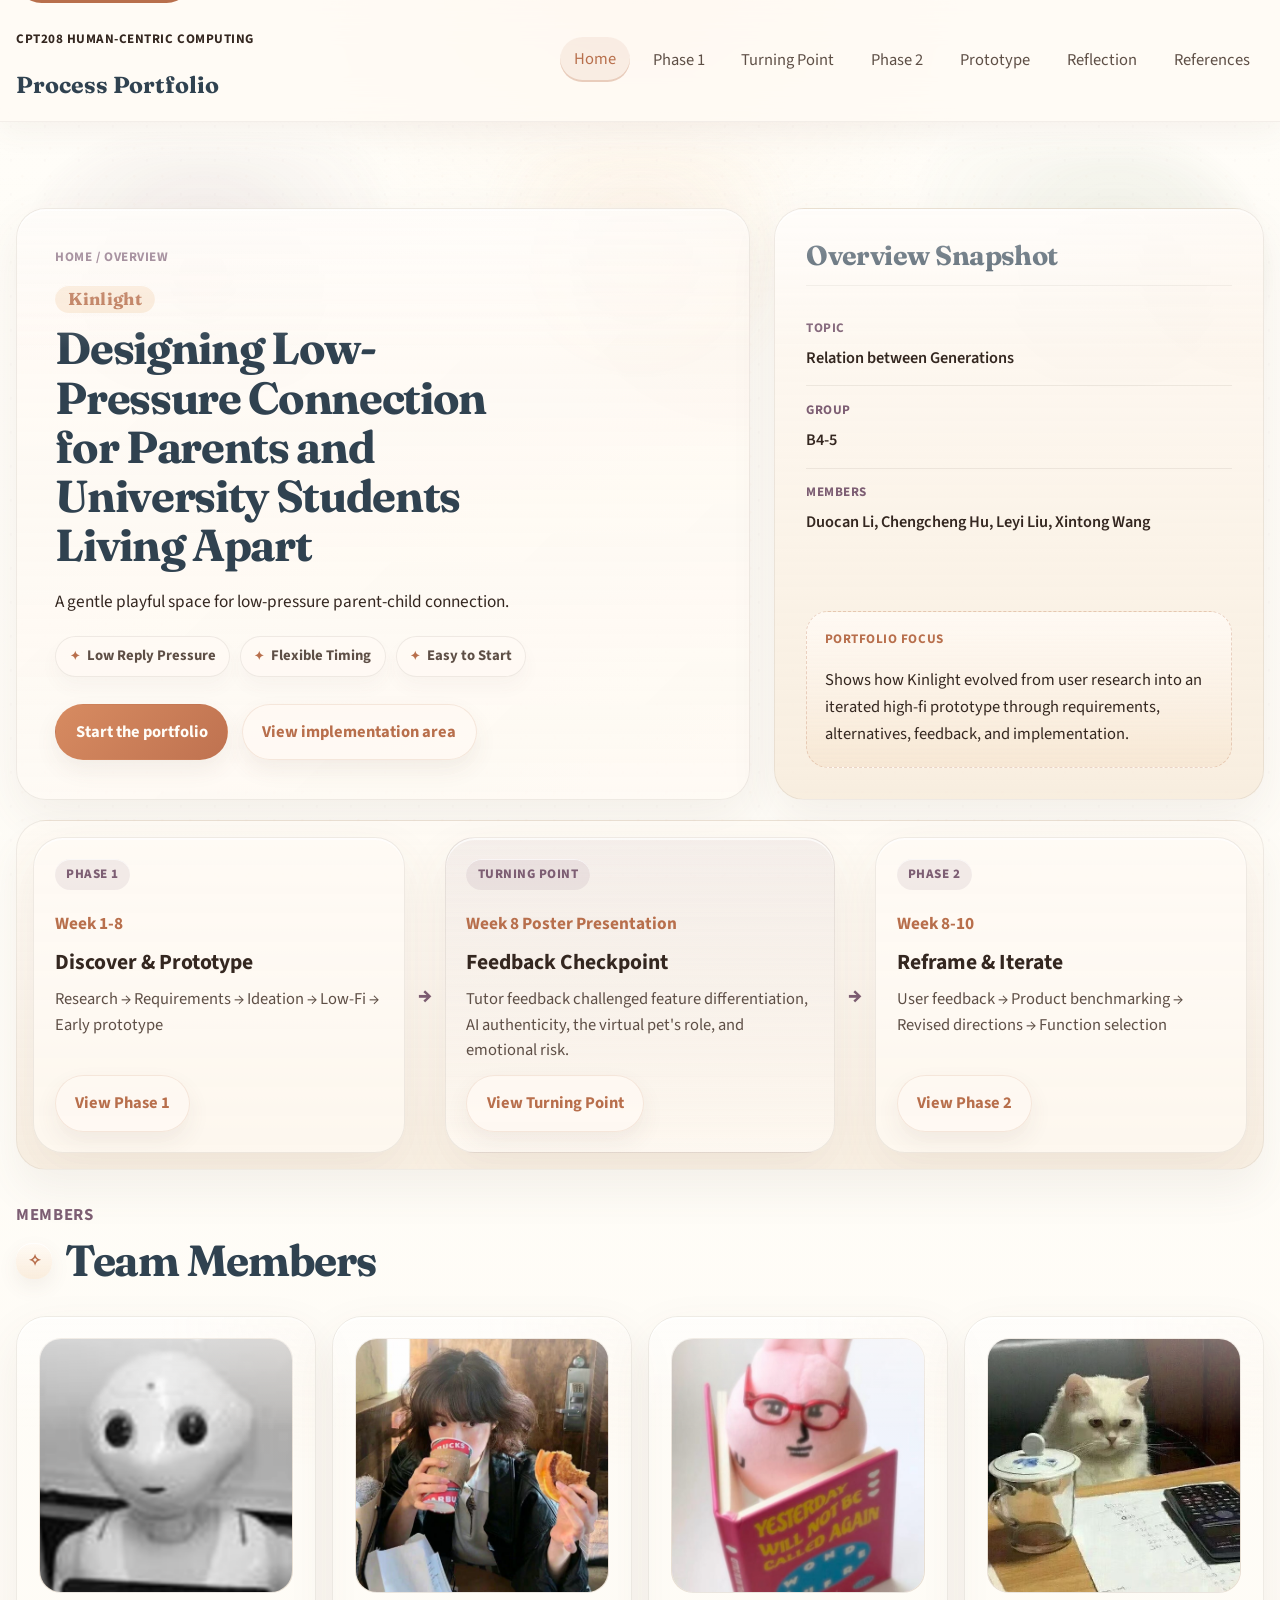
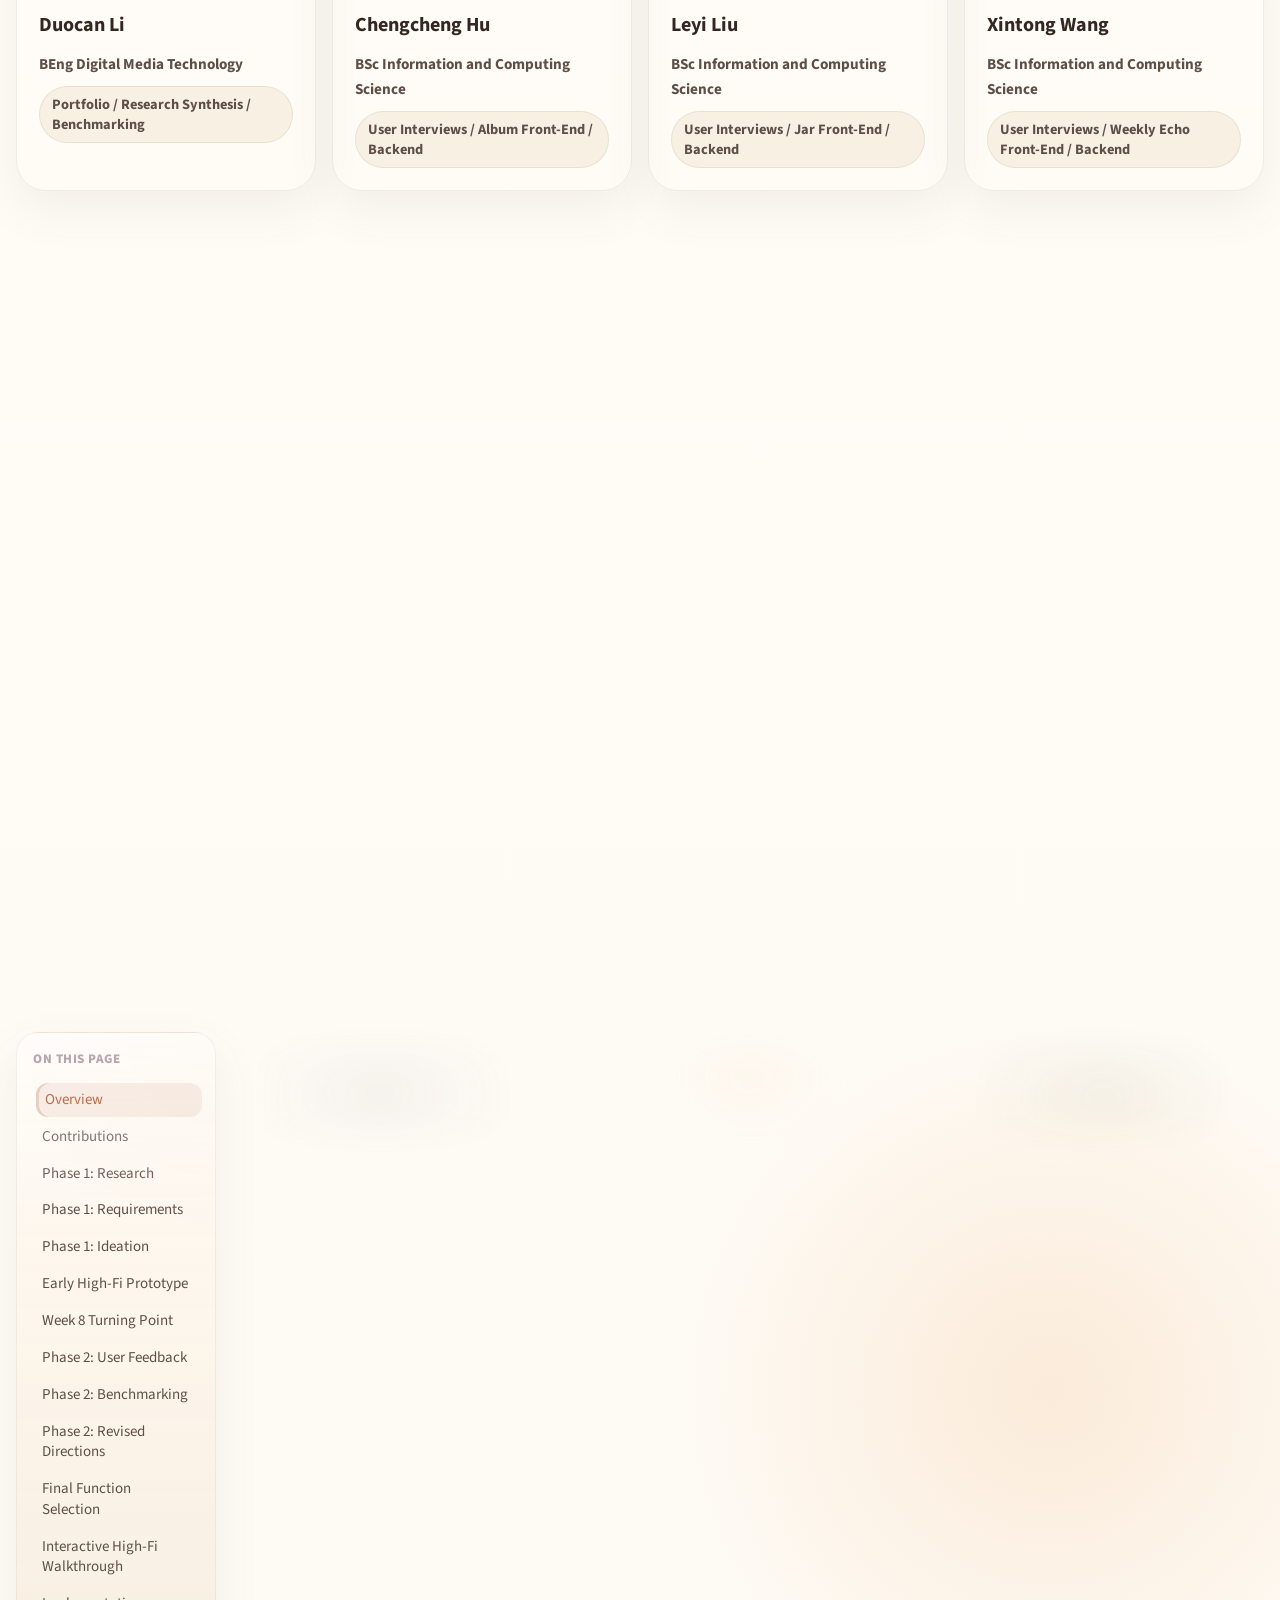
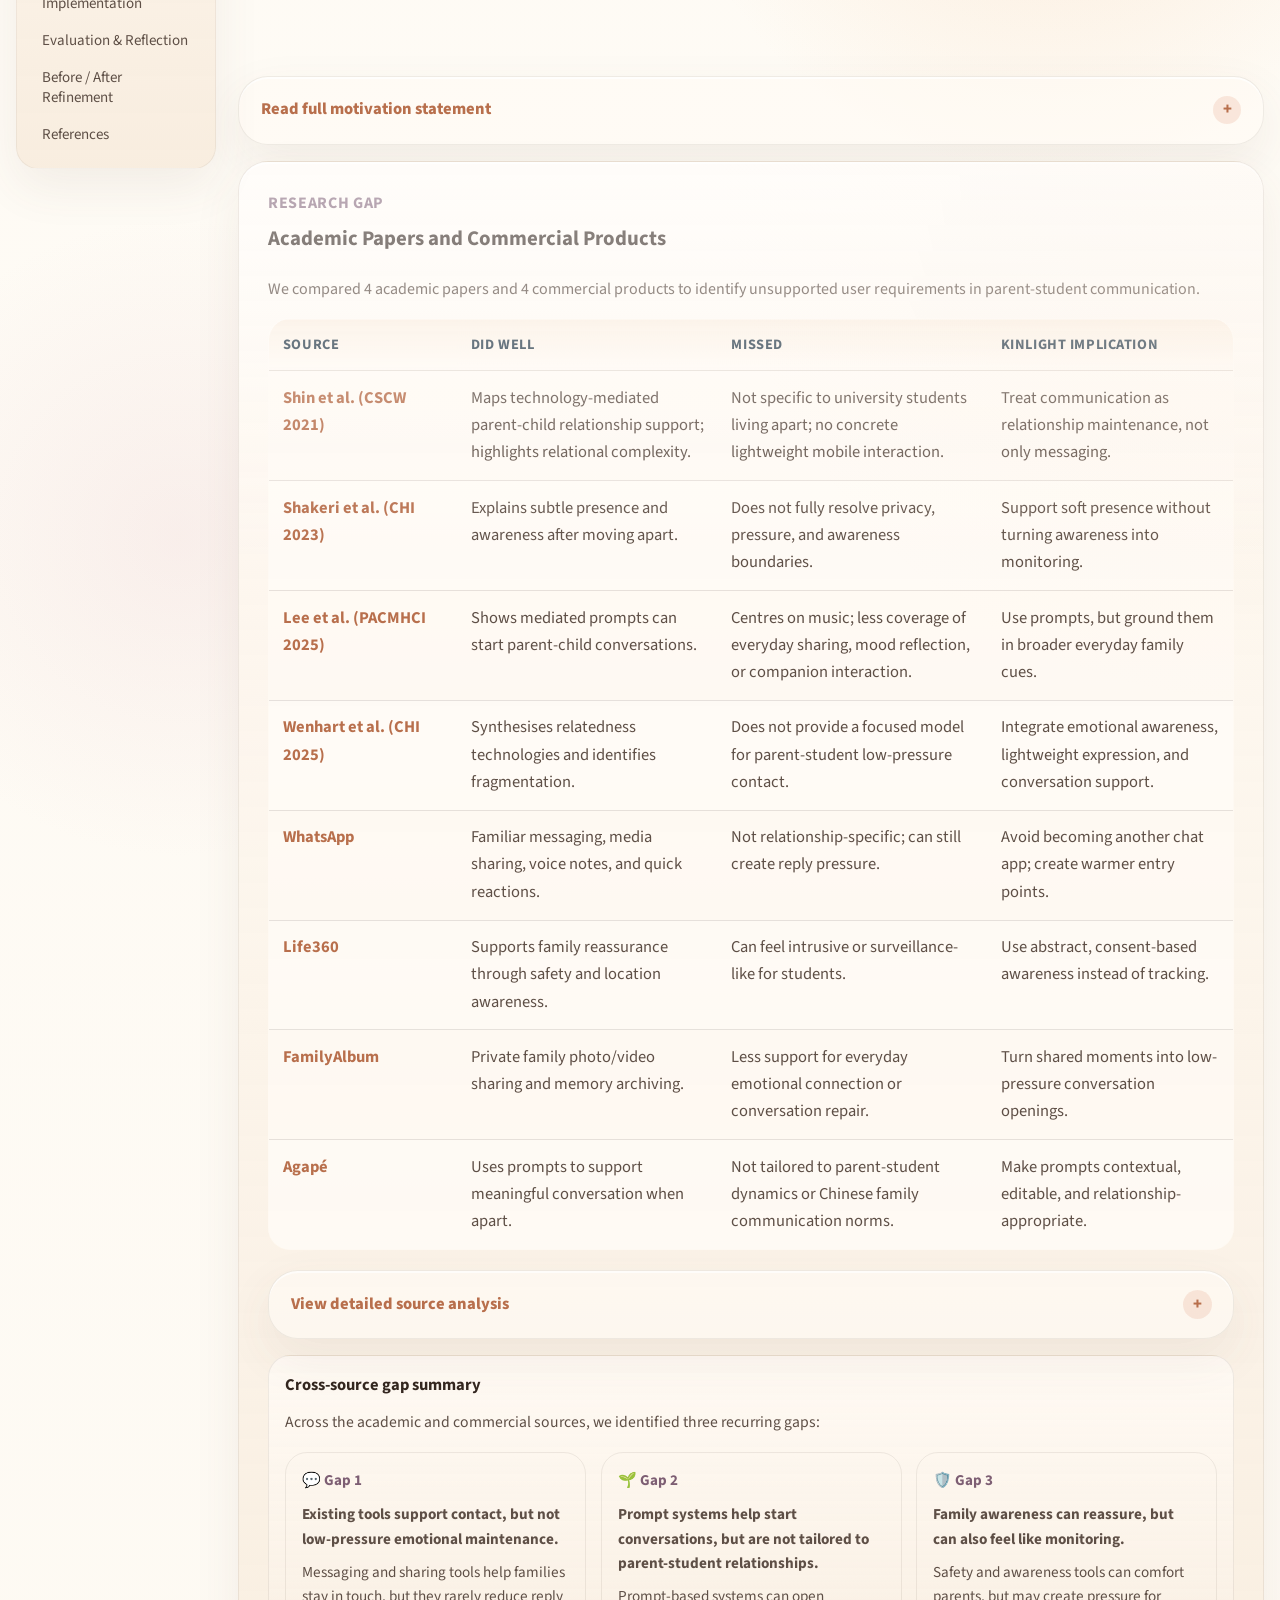
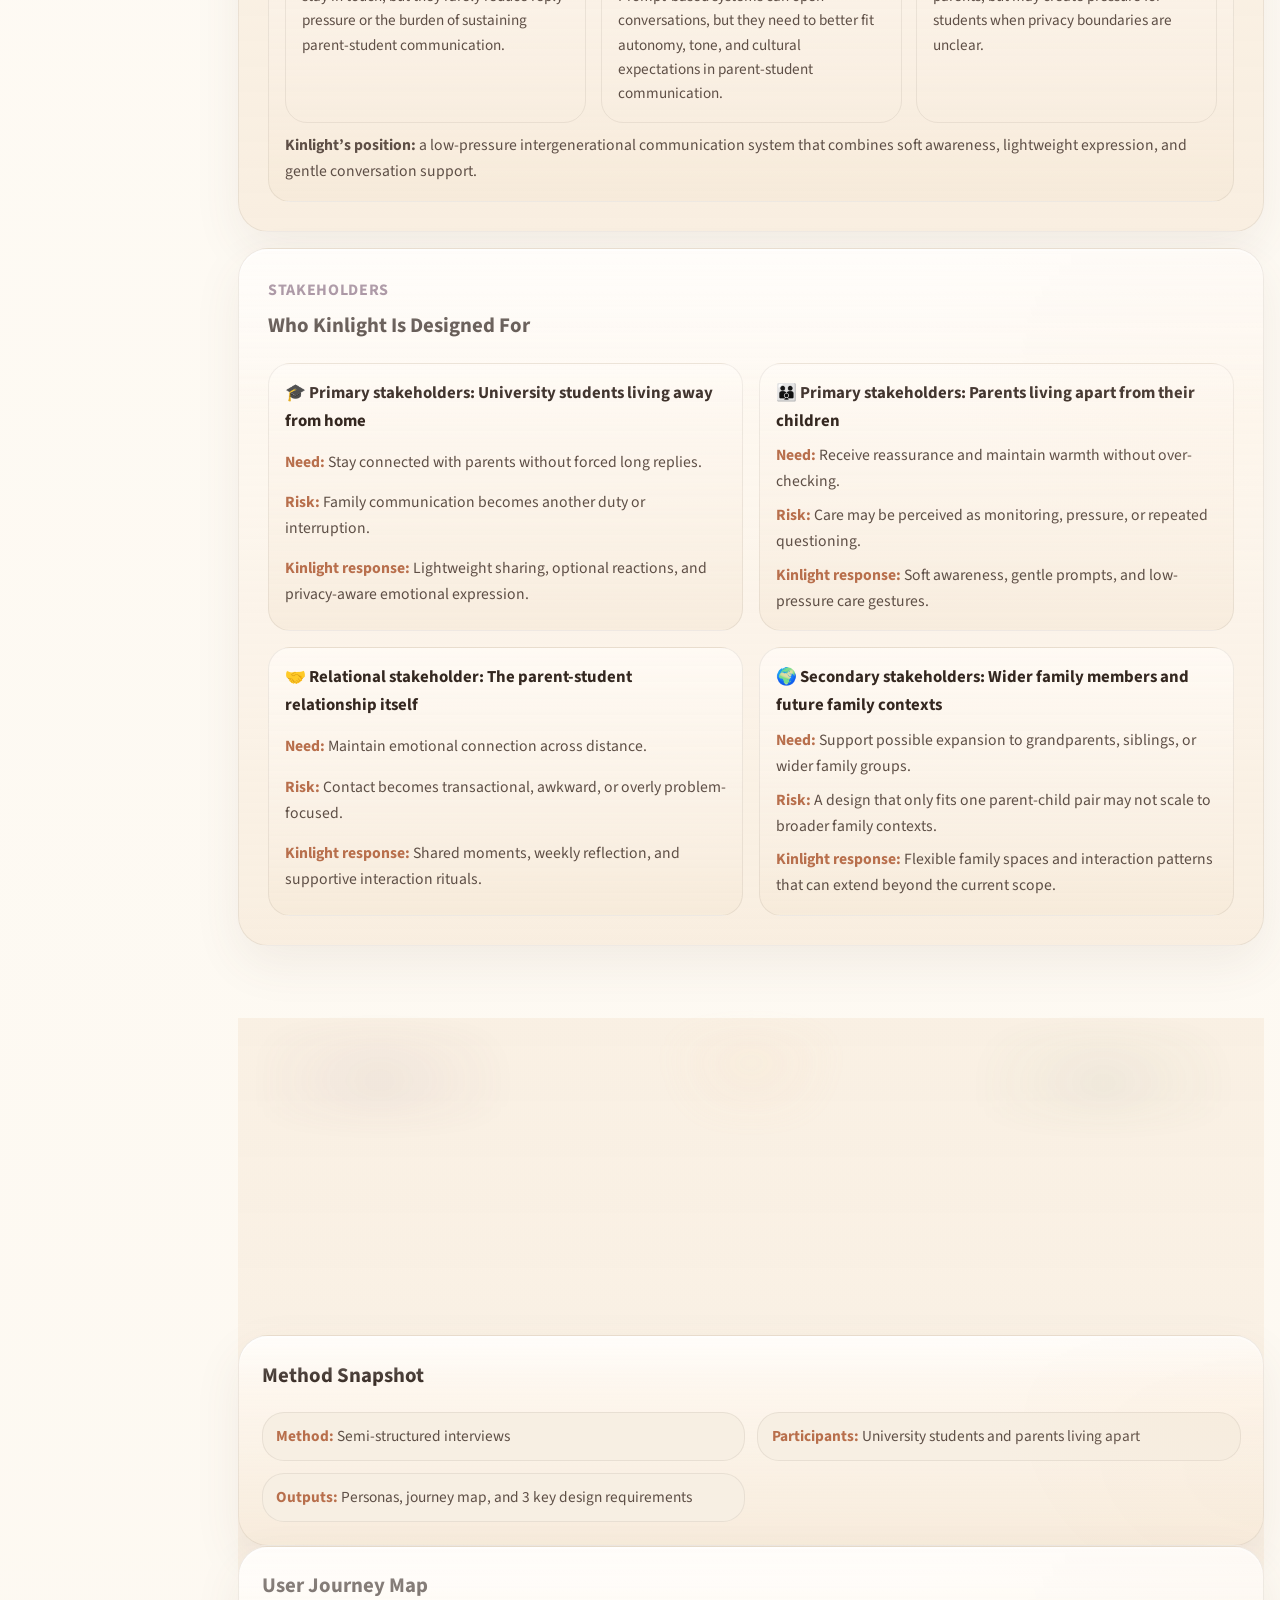
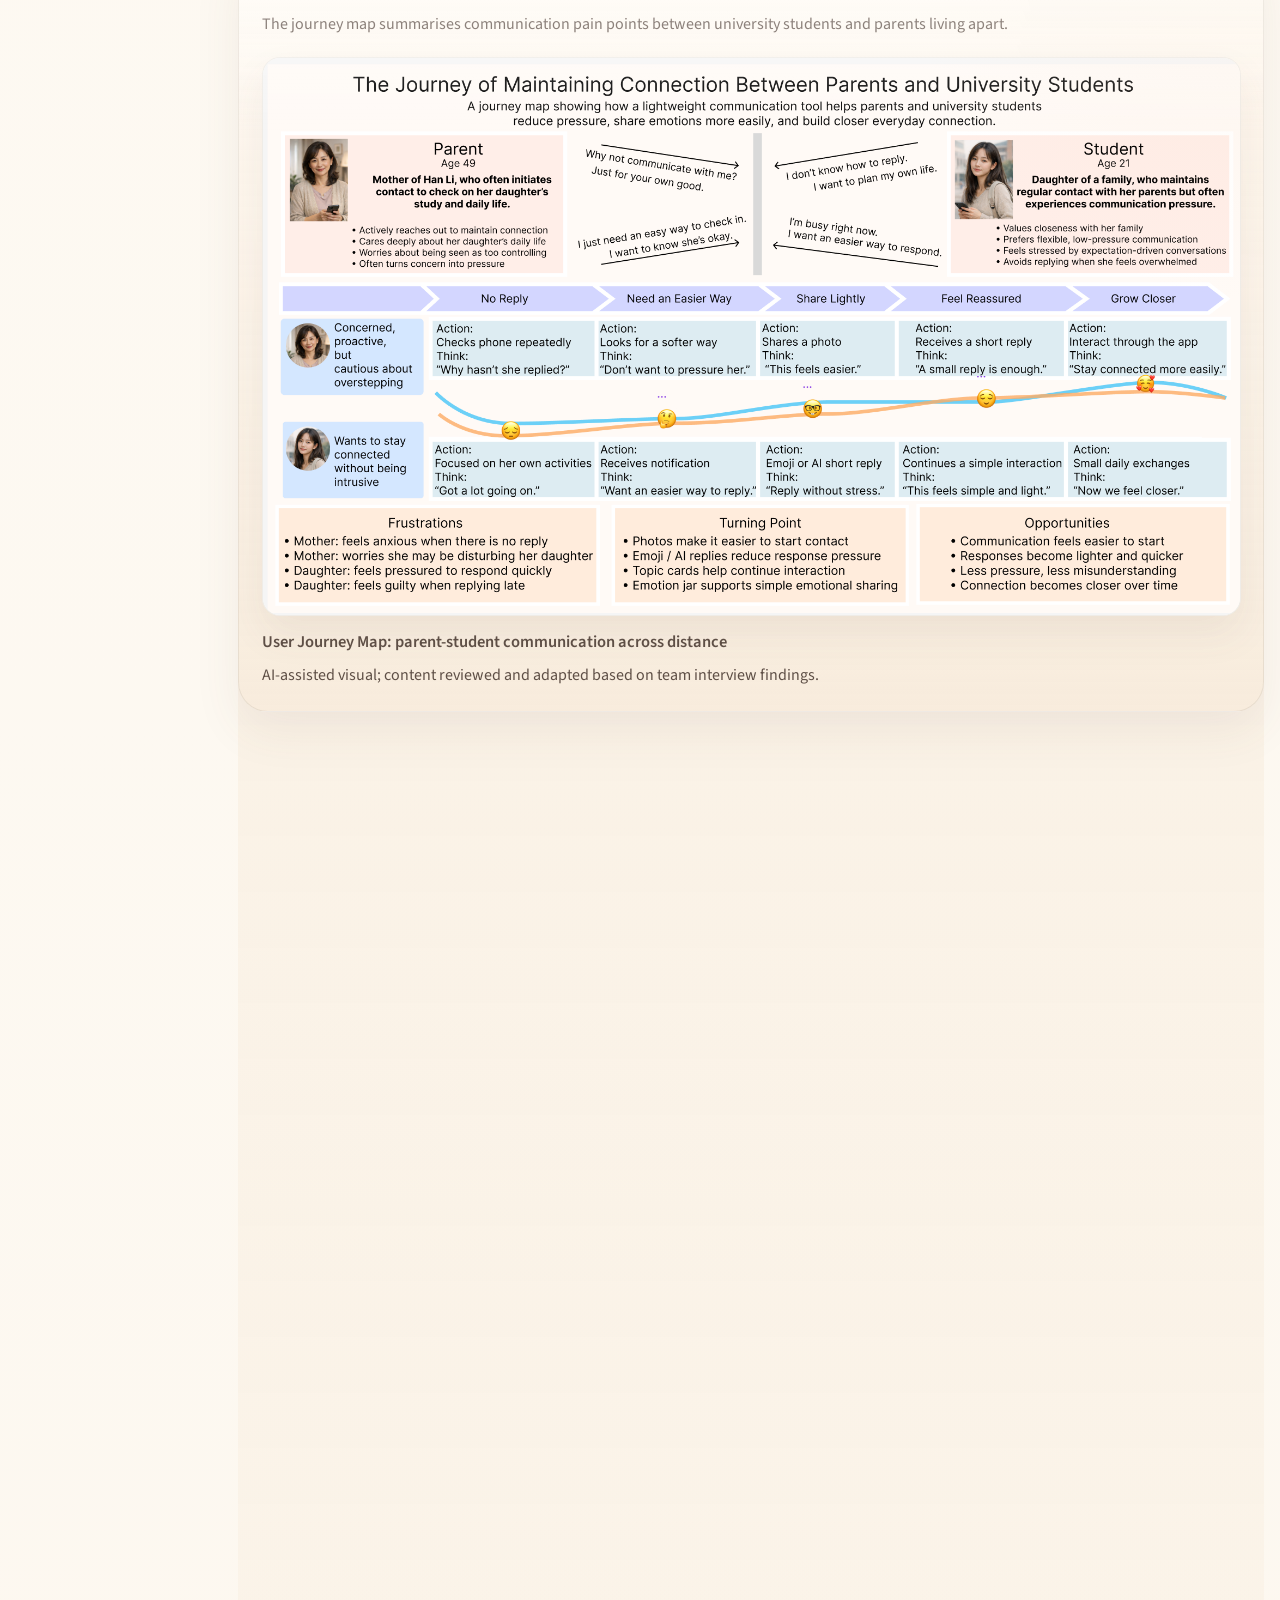
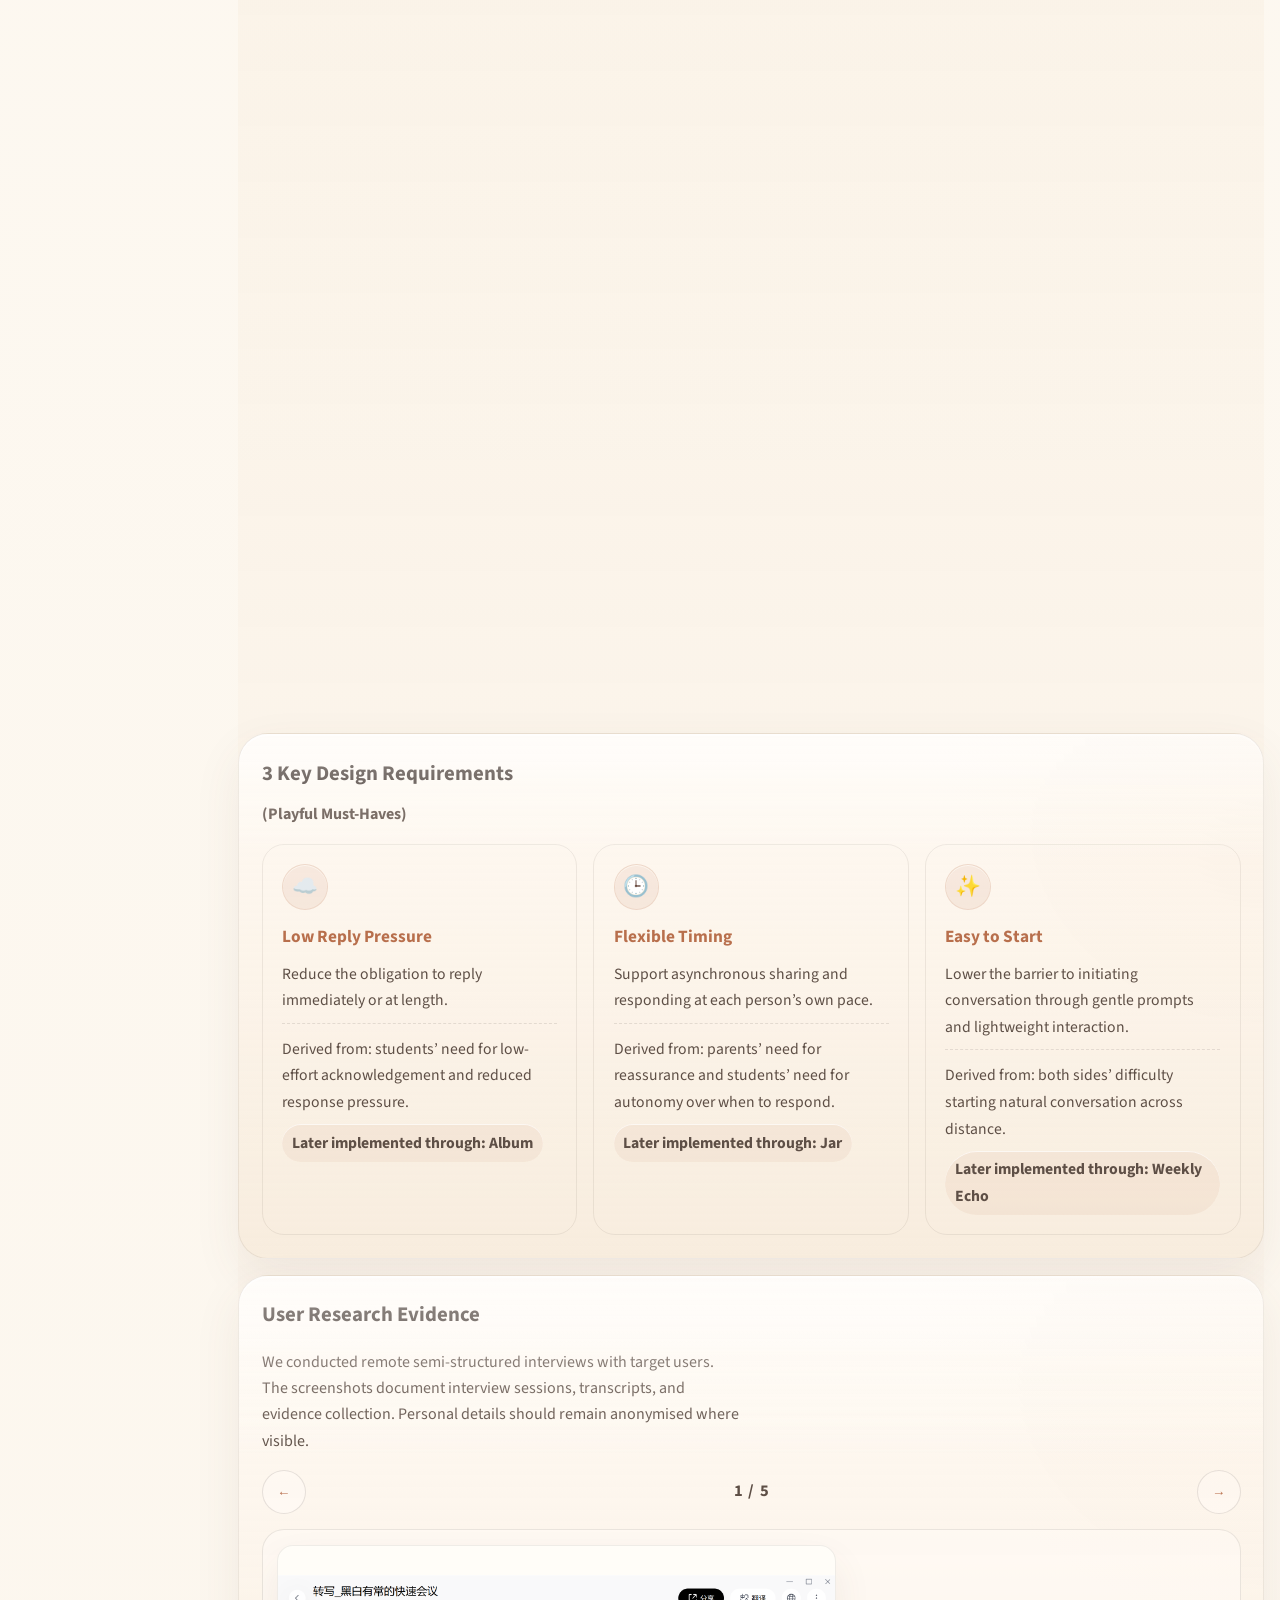
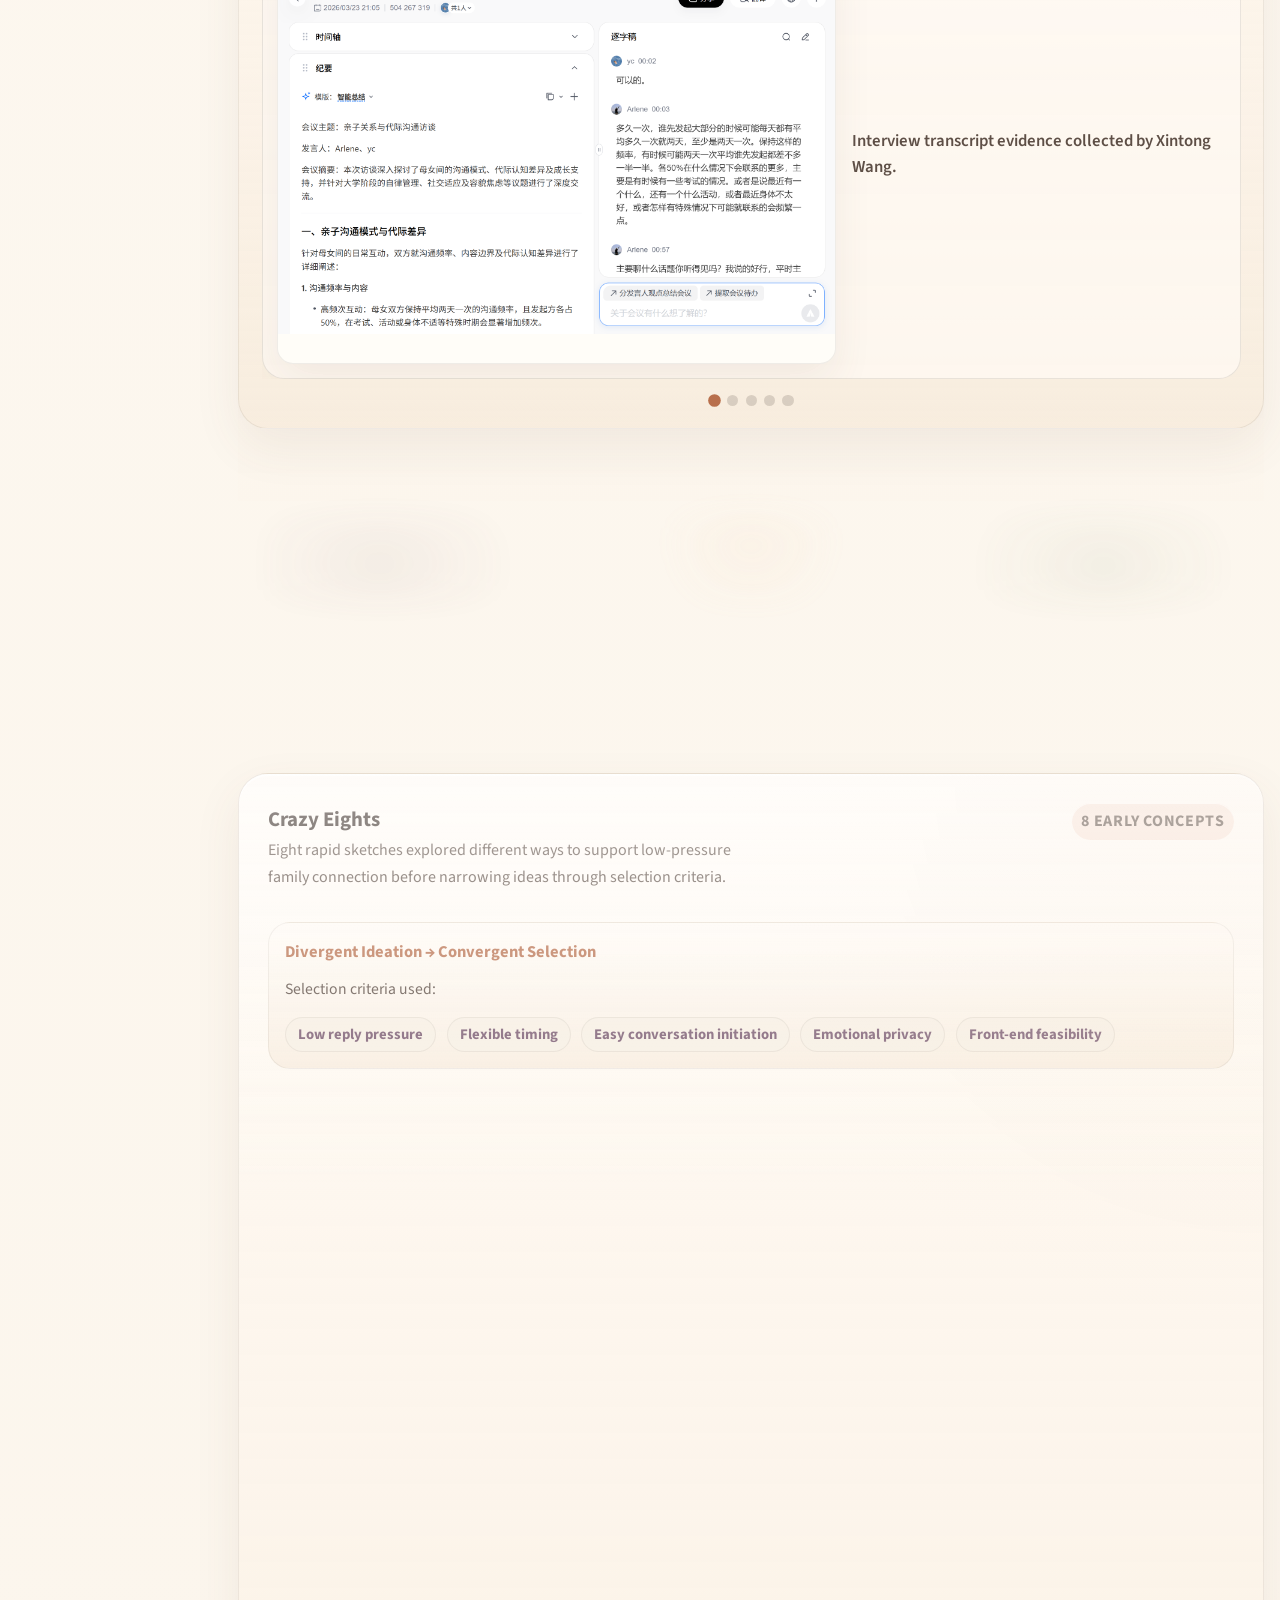
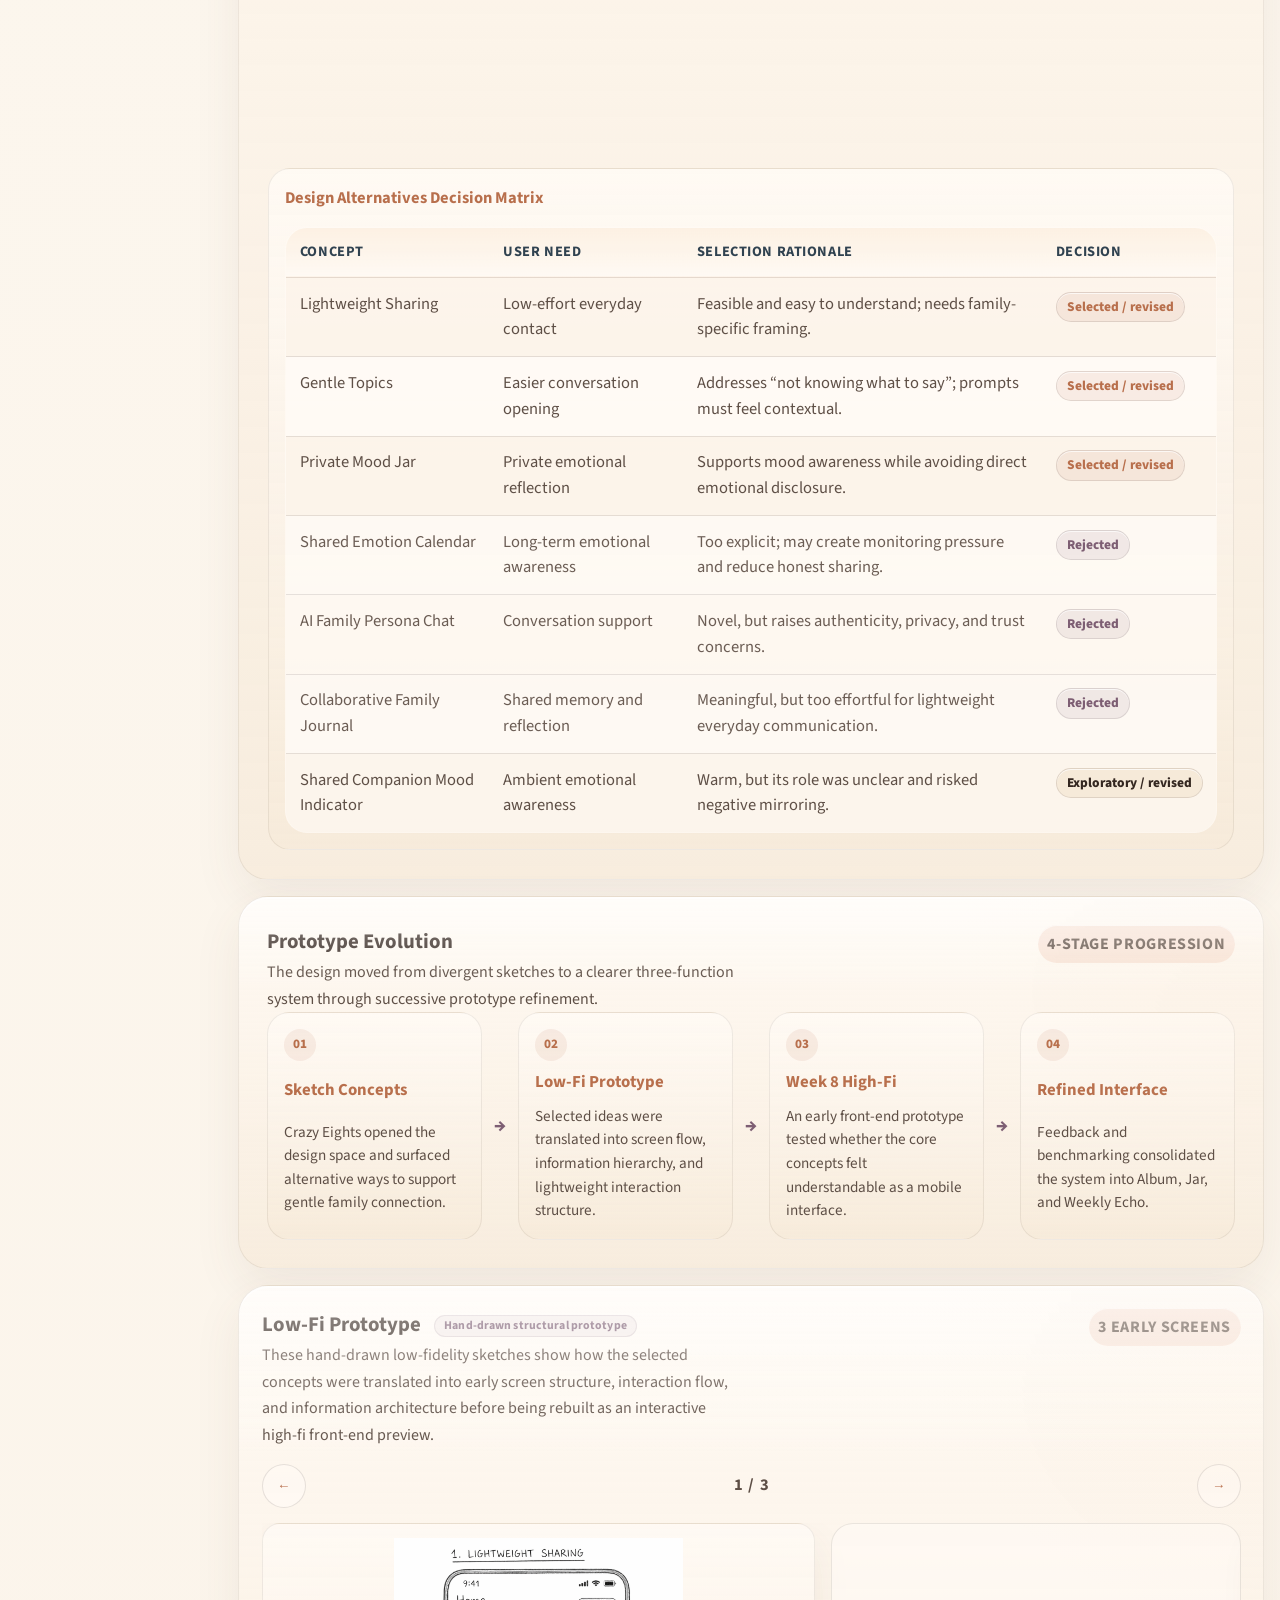
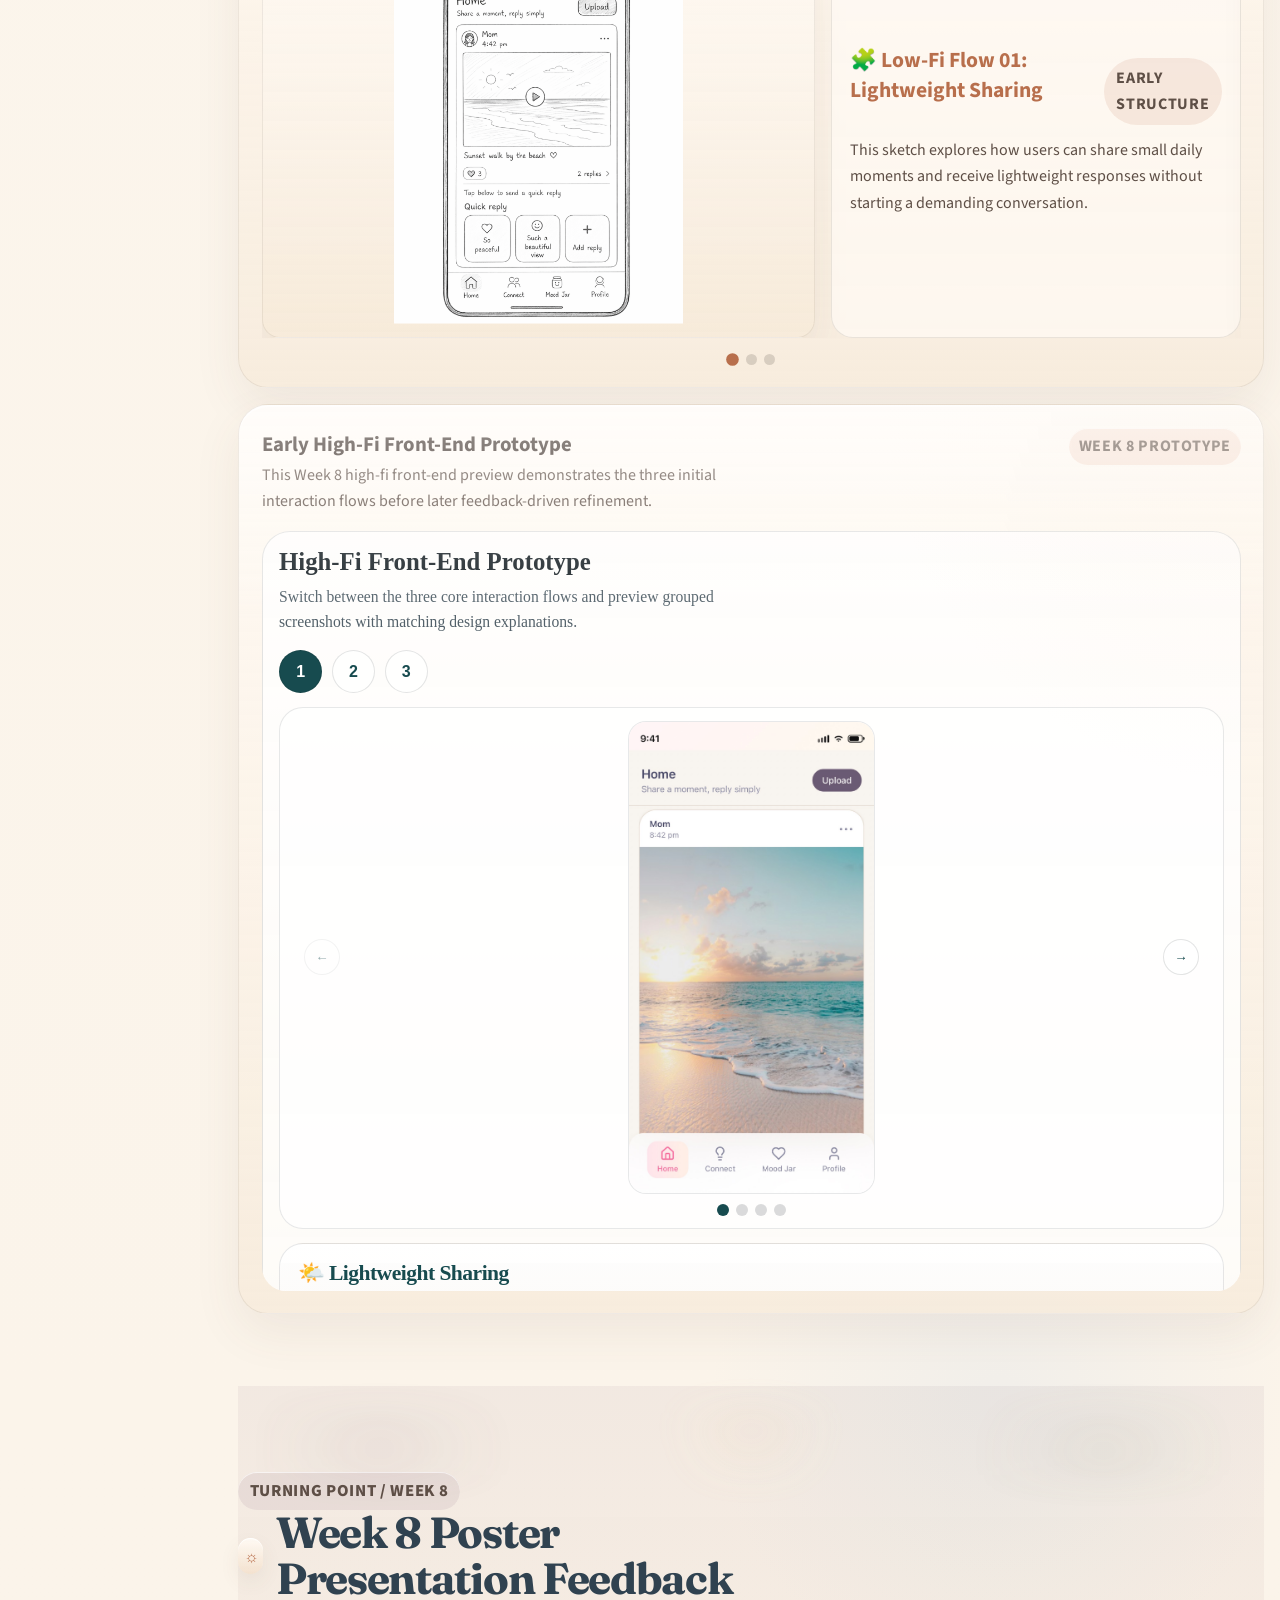
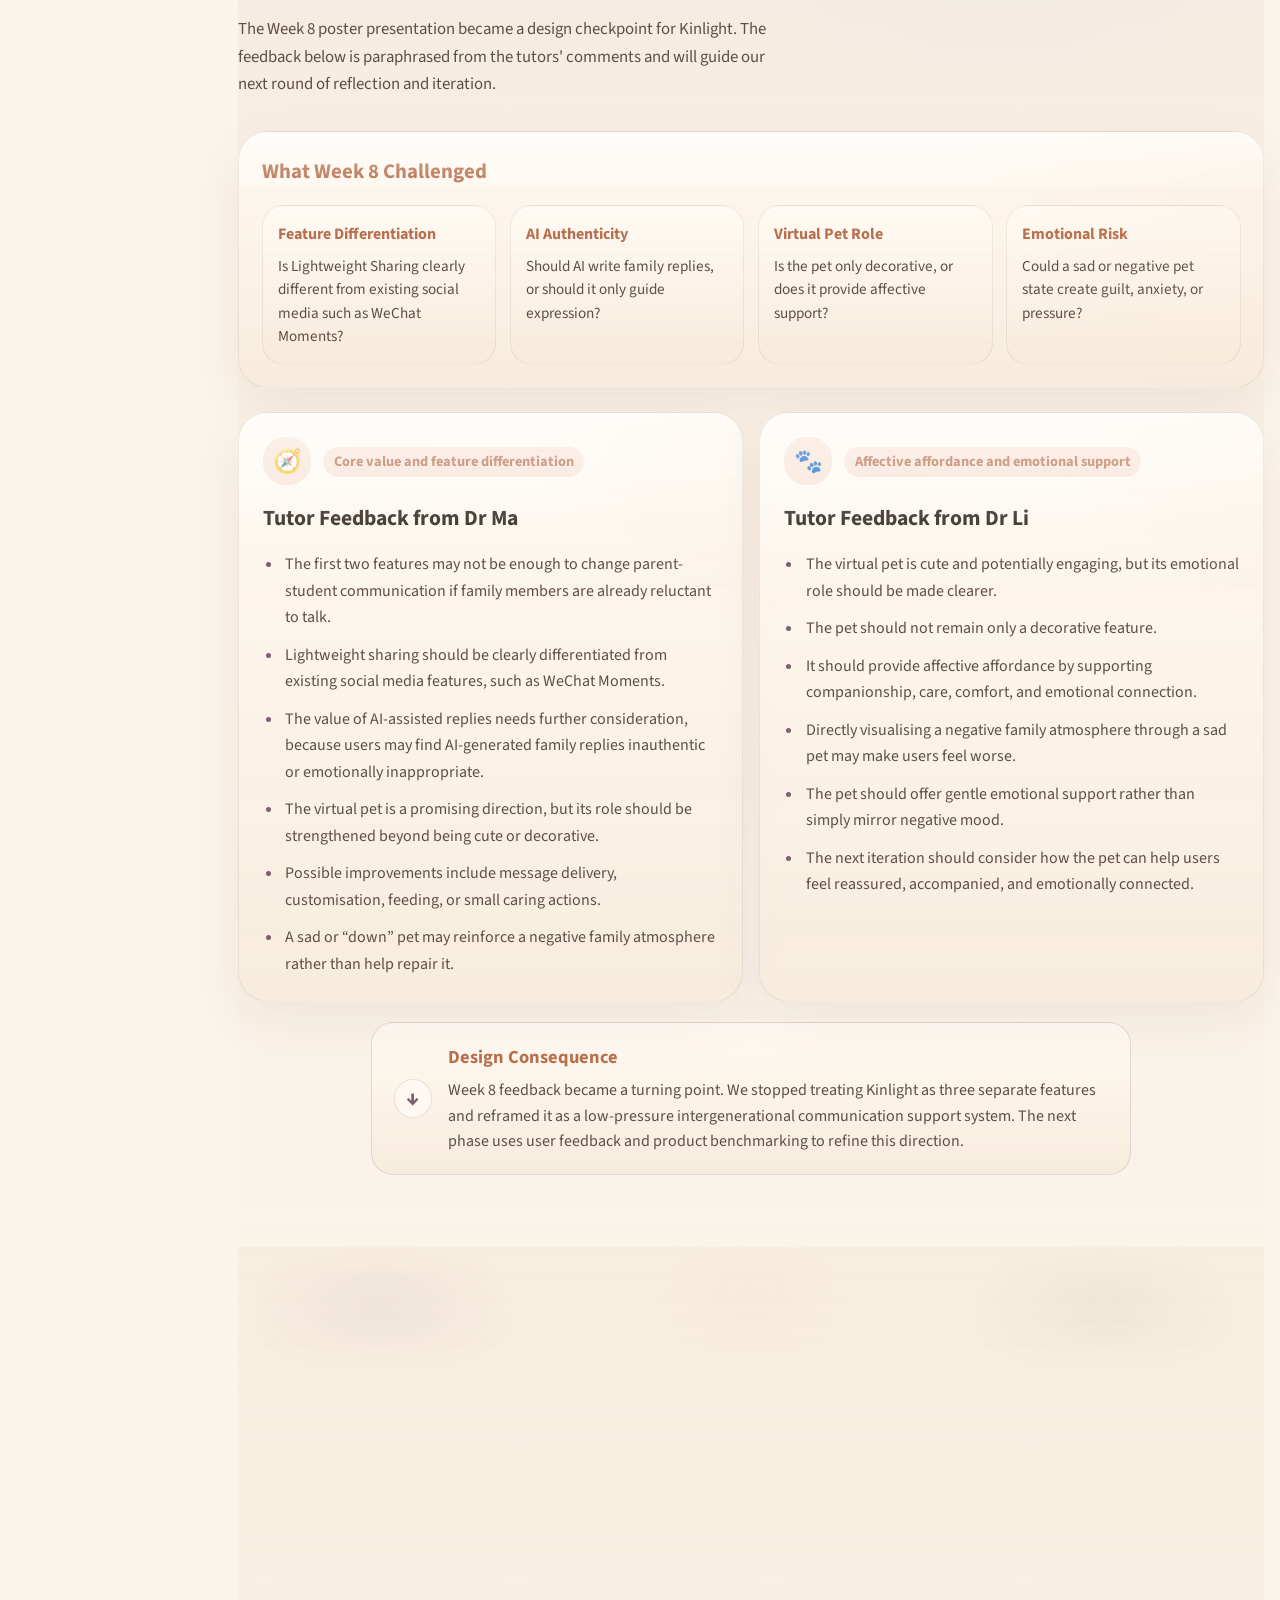
==== index.html @ 73f88f00 "修改了highfi的显示" ====
<!DOCTYPE html>
<html lang="en">
<head>
  <meta charset="UTF-8">
  <meta name="viewport" content="width=device-width, initial-scale=1.0">
  <meta
    name="description"
    content="CPT208 process portfolio website for Group B4-5, documenting the iterative design and development process for Kinlight."
  >
  <title>Kinlight | CPT208 Process Portfolio</title>
  <link rel="preconnect" href="https://fonts.googleapis.com">
  <link rel="preconnect" href="https://fonts.gstatic.com" crossorigin>
  <link
    href="https://fonts.googleapis.com/css2?family=Fraunces:opsz,wght@9..144,600;9..144,700&amp;family=Source+Sans+3:wght@400;500;600;700&amp;display=swap"
    rel="stylesheet"
  >
  <link rel="stylesheet" href="styles.css">
  <link rel="stylesheet" href="highfi-walkthrough.css">
</head>
<body>
  <a class="skip-link" href="#main-content">Skip to main content</a>
  <div class="scroll-progress" aria-hidden="true"></div>

  <header class="site-header" id="top">
    <div class="container header-inner">
      <div class="brand-block">
        <p class="eyebrow">CPT208 Human-Centric Computing</p>
        <a class="site-title" href="#home">Process Portfolio</a>
      </div>
      <nav class="site-nav" aria-label="Section navigation">
        <a href="#home">Home</a>
        <a href="#phase-1-discover">Phase 1</a>
        <a href="#feedback">Turning Point</a>
        <a href="#round1-feedback">Phase 2</a>
        <a href="#early-highfi-prototype">Prototype</a>
        <a href="#evaluation">Reflection</a>
        <a href="#references">References</a>
      </nav>
    </div>
  </header>

  <main id="main-content">
    <section class="hero-section" id="home">
      <div class="container hero-grid">
        <div class="hero-copy">
          <p class="hero-kicker">Home / Overview</p>
          <h1>
            <span class="title-label">Kinlight</span>
            <span class="title-main">Designing Low-Pressure Connection for Parents and University Students Living Apart</span>
          </h1>
          <p class="hero-summary">A gentle playful space for low-pressure parent-child connection.</p>
          <div class="hero-glance-list" aria-label="Kinlight themes">
            <span>Low Reply Pressure</span>
            <span>Flexible Timing</span>
            <span>Easy to Start</span>
          </div>
          <div class="hero-actions" aria-label="Quick links">
            <a class="button primary" href="#phase-1-discover">Start the portfolio</a>
            <a class="button secondary" href="#technical">View implementation area</a>
          </div>
        </div>

        <aside class="hero-panel" aria-labelledby="project-overview-heading">
          <h2 id="project-overview-heading">Overview Snapshot</h2>
          <dl class="meta-list">
            <div>
              <dt>Topic</dt>
              <dd>Relation between Generations</dd>
            </div>
            <div>
              <dt>Group</dt>
              <dd>B4-5</dd>
            </div>
            <div>
              <dt>Members</dt>
              <dd>Duocan Li, Chengcheng Hu, Leyi Liu, Xintong Wang</dd>
            </div>
          </dl>

          <div class="notice-card">
            <p class="notice-title">Portfolio focus</p>
            <p>Shows how Kinlight evolved from user research into an iterated high-fi prototype through requirements, alternatives, feedback, and implementation.</p>
          </div>
        </aside>
      </div>

      <div class="container evolution-map overview-evolution-map" aria-label="Project evolution map">
        <article class="evolution-card">
          <p class="phase-label">Phase 1</p>
          <h2>Week 1-8</h2>
          <h3>Discover &amp; Prototype</h3>
          <p>Research → Requirements → Ideation → Low-Fi → Early prototype</p>
          <a class="button secondary" href="#phase-1-discover">View Phase 1</a>
        </article>
        <span class="evolution-arrow" aria-hidden="true">→</span>
        <article class="evolution-card turning-card">
          <p class="phase-label">Turning Point</p>
          <h2>Week 8 Poster Presentation</h2>
          <h3>Feedback Checkpoint</h3>
          <p>Tutor feedback challenged feature differentiation, AI authenticity, the virtual pet's role, and emotional risk.</p>
          <a class="button secondary" href="#feedback">View Turning Point</a>
        </article>
        <span class="evolution-arrow" aria-hidden="true">→</span>
        <article class="evolution-card">
          <p class="phase-label">Phase 2</p>
          <h2>Week 8-10</h2>
          <h3>Reframe &amp; Iterate</h3>
          <p>User feedback → Product benchmarking → Revised directions → Function selection</p>
          <a class="button secondary" href="#round1-feedback">View Phase 2</a>
        </article>
      </div>

      <div class="container subsection-block">
        <div class="section-heading compact-heading">
          <p class="eyebrow">Members</p>
          <h2>Team Members</h2>
        </div>

        <div class="member-grid">
          <article class="member-card">
            <figure class="member-photo-frame">
              <img
                class="member-photo"
                src="figure/Duocan_Li.png"
                alt="Portrait of Duocan Li"
              >
            </figure>
            <h3>Duocan Li</h3>
            <p class="member-degree">BEng Digital Media Technology</p>
            <p class="member-role-summary">Portfolio / Research Synthesis / Benchmarking</p>
          </article>
          <article class="member-card">
            <figure class="member-photo-frame">
              <img
                class="member-photo"
                src="figure/Chengcheng_Hu.jpg"
                alt="Portrait of Chengcheng Hu"
              >
            </figure>
            <h3>Chengcheng Hu</h3>
            <p class="member-degree">BSc Information and Computing Science</p>
            <p class="member-role-summary">User Interviews / Album Front-End / Backend</p>
          </article>
          <article class="member-card">
            <figure class="member-photo-frame">
              <img
                class="member-photo"
                src="figure/Leyi_Liu.jpg"
                alt="Portrait of Leyi Liu"
              >
            </figure>
            <h3>Leyi Liu</h3>
            <p class="member-degree">BSc Information and Computing Science</p>
            <p class="member-role-summary">User Interviews / Jar Front-End / Backend</p>
          </article>
          <article class="member-card">
            <figure class="member-photo-frame">
              <img
                class="member-photo"
                src="figure/Xintong_Wang.jpg"
                alt="Portrait of Xintong Wang"
              >
            </figure>
            <h3>Xintong Wang</h3>
            <p class="member-degree">BSc Information and Computing Science</p>
            <p class="member-role-summary">User Interviews / Weekly Echo Front-End / Backend</p>
          </article>
        </div>

        <div class="team-contributions-block content-card" id="team-contributions">
          <div class="section-heading compact-heading">
            <p class="eyebrow">Contributions</p>
            <h2>Individual Contributions</h2>
            <p>This table summarises each member’s main contribution across research, design, implementation, and portfolio work.</p>
          </div>
          <div class="contribution-table-wrap">
            <table class="contribution-table">
              <thead>
                <tr>
                  <th>Member</th>
                  <th>Research / Content</th>
                  <th>Design / Prototype</th>
                  <th>Implementation / Testing</th>
                </tr>
              </thead>
              <tbody>
                <tr>
                  <td>Duocan Li</td>
                  <td>Led portfolio structure and wording refinement; organised user research analysis; conducted academic and product benchmarking; contributed to user interviews and poster content.</td>
                  <td>Synthesised research findings into design requirements; supported concept comparison and design rationale presentation.</td>
                  <td>Constructed and optimised the process portfolio website; reviewed layout, readability, and portfolio evidence structure.</td>
                </tr>
                <tr>
                  <td>Chengcheng Hu</td>
                  <td>Conducted user interviews; contributed to research evidence collection and poster content.</td>
                  <td>Contributed to the Album interaction flow and visual presentation.</td>
                  <td>Implemented the Album front-end feature; contributed to backend implementation and system testing.</td>
                </tr>
                <tr>
                  <td>Leyi Liu</td>
                  <td>Conducted user interviews; contributed to research evidence collection and poster content.</td>
                  <td>Contributed to the Jar interaction flow and visual presentation.</td>
                  <td>Implemented the Jar front-end feature; contributed to backend implementation and system testing.</td>
                </tr>
                <tr>
                  <td>Xintong Wang</td>
                  <td>Conducted user interviews; contributed to research evidence collection and poster content.</td>
                  <td>Contributed to the Weekly Echo interaction flow and visual presentation.</td>
                  <td>Implemented the Weekly Echo front-end feature; contributed to backend implementation and system testing.</td>
                </tr>
              </tbody>
            </table>
          </div>
        </div>
      </div>
    </section>

    <div class="portfolio-shell container">
      <aside class="side-nav" aria-label="On this page">
        <nav class="side-nav-card">
          <p>On this page</p>
          <a href="#home">Overview</a>
          <a href="#team-contributions">Contributions</a>
          <a href="#phase-1-discover">Phase 1: Research</a>
          <a href="#requirements">Phase 1: Requirements</a>
          <a href="#ideation">Phase 1: Ideation</a>
          <a href="#early-highfi-prototype">Early High-Fi Prototype</a>
          <a href="#feedback">Week 8 Turning Point</a>
          <a href="#round1-feedback">Phase 2: User Feedback</a>
          <a href="#product-benchmarking">Phase 2: Benchmarking</a>
          <a href="#revised-directions">Phase 2: Revised Directions</a>
          <a href="#final-function-selection">Final Function Selection</a>
          <a href="#interactive-highfi-walkthrough">Interactive High-Fi Walkthrough</a>
          <a href="#technical">Implementation</a>
          <a href="#evaluation">Evaluation &amp; Reflection</a>
          <a href="#before-after-refinement">Before / After Refinement</a>
          <a href="#references">References</a>
        </nav>
      </aside>

      <div class="portfolio-main">
    <section class="content-section" id="phase-1-discover">
      <div class="container">
        <div class="section-heading">
          <p class="phase-label">Phase 1 / Week 1-8</p>
          <h2>Discover &amp; Define</h2>
          <p>This phase documents how we identified the problem space, studied target users, and translated research insights into playful requirements.</p>
        </div>

        <div class="card-grid three-up">
          <article class="content-card">
            <h3>The Why</h3>
            <p class="status-chip">Why this track</p>
            <div class="compact-summary-list">
              <p><strong>Track fit:</strong> Relation between Generations</p>
              <p><strong>Project focus:</strong> Low-pressure emotional connection between university students and parents living apart.</p>
            </div>
          </article>
          <article class="content-card">
            <h3>The Gap</h3>
            <p class="status-chip">Research gap</p>
            <p>Existing tools often support messaging, safety awareness, or memory sharing separately. Kinlight focuses on the missing space between them: soft awareness, lightweight expression, and gentle conversation support for parent-student communication.</p>
          </article>
          <article class="content-card">
            <h3>Stakeholder Scope</h3>
            <p class="status-chip">Stakeholders</p>
            <div class="compact-summary-list">
              <p><strong>Primary users:</strong> University students living away from home and their parents.</p>
              <p><strong>Secondary users:</strong> Wider family members who may later join shared family spaces.</p>
            </div>
          </article>
        </div>

        <details class="evidence-disclosure">
          <summary>Read full motivation statement</summary>
          <p>Kinlight was developed for the Social Connectivity / Relation between Generations track because parent-student communication often becomes more fragile after young adults move away from home. In this situation, both sides may still want emotional closeness, but everyday contact can become difficult: students may feel pressured by frequent questions or long replies, while parents may worry that asking too much will interrupt or control their child. Existing communication tools support messaging, photo sharing, or family awareness, but they rarely focus on reducing emotional pressure in intergenerational communication. Kinlight therefore explores a playful, low-pressure, and asynchronous mobile experience that helps families maintain connection through lightweight sharing, soft emotional awareness, and easier conversation openings. Instead of making communication faster or more frequent, the project focuses on making contact feel easier to start, safer to control, and warmer to return to.</p>
        </details>

        <div class="content-card wide-card research-gap-card">
          <div class="split-heading">
            <div>
              <p class="eyebrow">Research Gap</p>
              <h3>Academic Papers and Commercial Products</h3>
            </div>
          </div>
          <p>We compared 4 academic papers and 4 commercial products to identify unsupported user requirements in parent-student communication.</p>
          <div class="contribution-table-wrap research-comparison-wrap">
            <table class="contribution-table research-comparison-table">
              <thead>
                <tr>
                  <th>Source</th>
                  <th>Did well</th>
                  <th>Missed</th>
                  <th>Kinlight implication</th>
                </tr>
              </thead>
              <tbody>
                <tr>
                  <td>Shin et al. (CSCW 2021)</td>
                  <td>Maps technology-mediated parent-child relationship support; highlights relational complexity.</td>
                  <td>Not specific to university students living apart; no concrete lightweight mobile interaction.</td>
                  <td>Treat communication as relationship maintenance, not only messaging.</td>
                </tr>
                <tr>
                  <td>Shakeri et al. (CHI 2023)</td>
                  <td>Explains subtle presence and awareness after moving apart.</td>
                  <td>Does not fully resolve privacy, pressure, and awareness boundaries.</td>
                  <td>Support soft presence without turning awareness into monitoring.</td>
                </tr>
                <tr>
                  <td>Lee et al. (PACMHCI 2025)</td>
                  <td>Shows mediated prompts can start parent-child conversations.</td>
                  <td>Centres on music; less coverage of everyday sharing, mood reflection, or companion interaction.</td>
                  <td>Use prompts, but ground them in broader everyday family cues.</td>
                </tr>
                <tr>
                  <td>Wenhart et al. (CHI 2025)</td>
                  <td>Synthesises relatedness technologies and identifies fragmentation.</td>
                  <td>Does not provide a focused model for parent-student low-pressure contact.</td>
                  <td>Integrate emotional awareness, lightweight expression, and conversation support.</td>
                </tr>
                <tr>
                  <td>WhatsApp</td>
                  <td>Familiar messaging, media sharing, voice notes, and quick reactions.</td>
                  <td>Not relationship-specific; can still create reply pressure.</td>
                  <td>Avoid becoming another chat app; create warmer entry points.</td>
                </tr>
                <tr>
                  <td>Life360</td>
                  <td>Supports family reassurance through safety and location awareness.</td>
                  <td>Can feel intrusive or surveillance-like for students.</td>
                  <td>Use abstract, consent-based awareness instead of tracking.</td>
                </tr>
                <tr>
                  <td>FamilyAlbum</td>
                  <td>Private family photo/video sharing and memory archiving.</td>
                  <td>Less support for everyday emotional connection or conversation repair.</td>
                  <td>Turn shared moments into low-pressure conversation openings.</td>
                </tr>
                <tr>
                  <td>Agapé</td>
                  <td>Uses prompts to support meaningful conversation when apart.</td>
                  <td>Not tailored to parent-student dynamics or Chinese family communication norms.</td>
                  <td>Make prompts contextual, editable, and relationship-appropriate.</td>
                </tr>
              </tbody>
            </table>
          </div>

          <details class="evidence-disclosure">
            <summary>View detailed source analysis</summary>
            <div class="research-columns">
              <section class="research-column" aria-labelledby="academic-papers-heading">
                <h4 id="academic-papers-heading">Academic papers</h4>
                <article class="source-card source-analysis-card">
                  <h5>Shin et al. (CSCW 2021), <cite>Designing Technologies to Support Parent-Child Relationships</cite></h5>
                  <div class="source-analysis-block">
                    <h6>What it does well</h6>
                    <ol>
                      <li>Reviews technology-mediated parent-child relationships across multiple contexts.</li>
                      <li>Highlights emotional complexity and mismatched expectations in parent-child communication.</li>
                      <li>Shows that relatedness technologies need to consider both relationship maintenance and everyday communication practices.</li>
                    </ol>
                  </div>
                  <div class="source-analysis-block">
                    <h6>What it misses</h6>
                    <ol>
                      <li>Does not focus specifically on university students and parents living apart.</li>
                      <li>Does not propose a concrete lightweight mobile interaction for everyday use.</li>
                      <li>Does not directly address how playful interaction can reduce communication pressure.</li>
                    </ol>
                  </div>
                  <div class="source-analysis-block">
                    <h6>Design implication for Kinlight</h6>
                    <p>Kinlight should treat parent-student communication as a relationship-maintenance problem, not just a messaging problem.</p>
                  </div>
                </article>
                <article class="source-card source-analysis-card">
                  <h5>Shakeri et al. (CHI 2023), <cite>Sensing Their Presence: How Emerging Adults and Their Parents Connect After Moving Apart</cite></h5>
                  <div class="source-analysis-block">
                    <h6>What it does well</h6>
                    <ol>
                      <li>Explains how emerging adults and parents maintain connection after moving apart.</li>
                      <li>Highlights subtle awareness and presence as important relationship mechanisms.</li>
                      <li>Shows that parent-child connection does not always require direct conversation.</li>
                    </ol>
                  </div>
                  <div class="source-analysis-block">
                    <h6>What it misses</h6>
                    <ol>
                      <li>Does not propose a concrete mobile interaction system for everyday use.</li>
                      <li>Does not focus specifically on playful communication features.</li>
                      <li>Does not fully resolve how to balance awareness with privacy and pressure.</li>
                    </ol>
                  </div>
                  <div class="source-analysis-block">
                    <h6>Design implication for Kinlight</h6>
                    <p>Kinlight should support soft awareness and low-pressure presence, rather than only direct messaging.</p>
                  </div>
                </article>
                <article class="source-card source-analysis-card">
                  <h5>Lee et al. (PACMHCI 2025), <cite>DJ-Fam: Using Favorite Songs as a Catalyst for Fostering Communication between Parents and Young Adult Children Living Apart</cite></h5>
                  <div class="source-analysis-block">
                    <h6>What it does well</h6>
                    <ol>
                      <li>Demonstrates that mediated prompts can help parents and young adult children start conversations.</li>
                      <li>Shows that shared media can diversify parent-child conversation topics.</li>
                      <li>Provides a concrete HCI design case for parent-child communication across distance.</li>
                    </ol>
                  </div>
                  <div class="source-analysis-block">
                    <h6>What it misses</h6>
                    <ol>
                      <li>Focuses on music as the central interaction medium.</li>
                      <li>Does not cover broader everyday sharing, mood reflection, or virtual companion interaction.</li>
                      <li>Does not fully address how to keep communication lightweight for repeated everyday use.</li>
                    </ol>
                  </div>
                  <div class="source-analysis-block">
                    <h6>Design implication for Kinlight</h6>
                    <p>Kinlight can use prompts as conversation starters, but should support broader everyday cues beyond one media type.</p>
                  </div>
                </article>
                <article class="source-card source-analysis-card">
                  <h5>Wenhart et al. (CHI 2025), <cite>Relatedness Technologies: An Online Compendium and Systematic Review</cite></h5>
                  <div class="source-analysis-block">
                    <h6>What it does well</h6>
                    <ol>
                      <li>Reviews a broad set of technologies for supporting emotional connection across distance.</li>
                      <li>Identifies fragmentation in relatedness technologies.</li>
                      <li>Emphasizes the need for better-grounded designs and stronger evidence.</li>
                    </ol>
                  </div>
                  <div class="source-analysis-block">
                    <h6>What it misses</h6>
                    <ol>
                      <li>Does not focus specifically on parent-student communication.</li>
                      <li>Does not offer a single concrete interaction model for low-pressure intergenerational contact.</li>
                      <li>Does not resolve how to combine emotional awareness, conversation support, and privacy.</li>
                    </ol>
                  </div>
                  <div class="source-analysis-block">
                    <h6>Design implication for Kinlight</h6>
                    <p>Kinlight should integrate relatedness support into a focused everyday system rather than adding isolated emotional features.</p>
                  </div>
                </article>
              </section>

              <section class="research-column" aria-labelledby="commercial-products-heading">
                <h4 id="commercial-products-heading">Commercial products</h4>
                <article class="source-card product-card source-analysis-card">
                  <h5>WhatsApp</h5>
                  <a class="source-link" href="https://www.whatsapp.com/?lang=en" target="_blank" rel="noopener noreferrer">https://www.whatsapp.com/?lang=en</a>
                  <div class="source-analysis-block">
                    <h6>What it does well</h6>
                    <ol>
                      <li>Supports private messaging, voice messages, reactions, and media sharing.</li>
                      <li>Enables asynchronous family communication through a familiar interface.</li>
                      <li>Allows quick responses without requiring long formal messages.</li>
                    </ol>
                  </div>
                  <div class="source-analysis-block">
                    <h6>What it misses</h6>
                    <ol>
                      <li>It is a general messaging tool, not designed around parent-student relationship maintenance.</li>
                      <li>It does not actively reduce the pressure of starting or sustaining family conversation.</li>
                      <li>It does not provide relationship-specific prompts, emotional reflection, or playful support.</li>
                    </ol>
                  </div>
                  <div class="source-analysis-block">
                    <h6>Design implication for Kinlight</h6>
                    <p>Kinlight should not simply become another chat app. It should reduce communication pressure and create warmer entry points for family contact.</p>
                  </div>
                </article>
                <article class="source-card product-card source-analysis-card">
                  <h5>Life360</h5>
                  <a class="source-link" href="https://www.life360.com/" target="_blank" rel="noopener noreferrer">https://www.life360.com/</a>
                  <div class="source-analysis-block">
                    <h6>What it does well</h6>
                    <ol>
                      <li>Provides family awareness through location and safety features.</li>
                      <li>Supports parents&rsquo; need for reassurance.</li>
                      <li>Offers a clear family-oriented use case.</li>
                    </ol>
                  </div>
                  <div class="source-analysis-block">
                    <h6>What it misses</h6>
                    <ol>
                      <li>Its core logic is safety monitoring rather than emotional connection.</li>
                      <li>Location/status tracking can feel intrusive for students.</li>
                      <li>It does not help families start softer conversations or express care more gently.</li>
                    </ol>
                  </div>
                  <div class="source-analysis-block">
                    <h6>Design implication for Kinlight</h6>
                    <p>Kinlight should avoid surveillance-style awareness and instead use soft, abstract, consent-based emotional cues.</p>
                  </div>
                </article>
                <article class="source-card product-card source-analysis-card">
                  <h5>FamilyAlbum</h5>
                  <a class="source-link" href="https://family-album.com/" target="_blank" rel="noopener noreferrer">https://family-album.com/</a>
                  <div class="source-analysis-block">
                    <h6>What it does well</h6>
                    <ol>
                      <li>Provides a private family-only space for photo and video sharing.</li>
                      <li>Makes family memories easy to collect and revisit.</li>
                      <li>Supports comments and reactions around shared family content.</li>
                    </ol>
                  </div>
                  <div class="source-analysis-block">
                    <h6>What it misses</h6>
                    <ol>
                      <li>Focuses more on memory archiving than everyday emotional connection.</li>
                      <li>Does not directly help users start difficult or awkward conversations.</li>
                      <li>Does not address parent-student tensions around pressure, autonomy, and privacy.</li>
                    </ol>
                  </div>
                  <div class="source-analysis-block">
                    <h6>Design implication for Kinlight</h6>
                    <p>Kinlight can borrow private family sharing, but should turn shared moments into low-pressure conversation openings rather than a passive album.</p>
                  </div>
                </article>
                <article class="source-card product-card source-analysis-card">
                  <h5>Agape</h5>
                  <a class="source-link" href="https://apps.apple.com/us/app/agap%C3%A9-feel-close-when-apart/id1507907556" target="_blank" rel="noopener noreferrer">https://apps.apple.com/us/app/agape-feel-close-when-apart</a>
                  <div class="source-analysis-block">
                    <h6>What it does well</h6>
                    <ol>
                      <li>Uses daily questions to spark meaningful conversation.</li>
                      <li>Helps people feel closer when apart.</li>
                      <li>Shows that prompts can reduce the difficulty of starting conversation.</li>
                    </ol>
                  </div>
                  <div class="source-analysis-block">
                    <h6>What it misses</h6>
                    <ol>
                      <li>It is not designed specifically for intergenerational parent-student relationships.</li>
                      <li>Some prompts may not fit Chinese family communication norms or parent-child dynamics.</li>
                      <li>Prompting alone does not address emotional privacy, family awareness, or lightweight everyday sharing.</li>
                    </ol>
                  </div>
                  <div class="source-analysis-block">
                    <h6>Design implication for Kinlight</h6>
                    <p>Kinlight should use prompts that are contextual, editable, and appropriate for parent-student communication.</p>
                  </div>
                </article>
              </section>
            </div>
          </details>

          <div class="gap-summary">
            <h4>Cross-source gap summary</h4>
            <p>Across the academic and commercial sources, we identified three recurring gaps:</p>
            <div class="gap-synthesis-grid">
              <article class="gap-synthesis-card">
                <h5>💬 Gap 1</h5>
                <p class="gap-highlight"><strong>Existing tools support contact, but not low-pressure emotional maintenance.</strong></p>
                <p>Messaging and sharing tools help families stay in touch, but they rarely reduce reply pressure or the burden of sustaining parent-student communication.</p>
              </article>
              <article class="gap-synthesis-card">
                <h5>🌱 Gap 2</h5>
                <p class="gap-highlight"><strong>Prompt systems help start conversations, but are not tailored to parent-student relationships.</strong></p>
                <p>Prompt-based systems can open conversations, but they need to better fit autonomy, tone, and cultural expectations in parent-student communication.</p>
              </article>
              <article class="gap-synthesis-card">
                <h5>🛡️ Gap 3</h5>
                <p class="gap-highlight"><strong>Family awareness can reassure, but can also feel like monitoring.</strong></p>
                <p>Safety and awareness tools can comfort parents, but may create pressure for students when privacy boundaries are unclear.</p>
              </article>
            </div>
            <p class="gap-summary-conclusion"><strong>Kinlight&rsquo;s position:</strong> a low-pressure intergenerational communication system that combines soft awareness, lightweight expression, and gentle conversation support.</p>
          </div>
        </div>

        <div class="content-card wide-card stakeholder-card">
          <div class="split-heading">
            <div>
              <p class="eyebrow">Stakeholders</p>
              <h3>Who Kinlight Is Designed For</h3>
            </div>
          </div>
          <div class="stakeholder-grid">
            <article class="stakeholder-block">
              <h4>🎓 Primary stakeholders: University students living away from home</h4>
              <p><strong>Need:</strong> Stay connected with parents without forced long replies.</p>
              <p><strong>Risk:</strong> Family communication becomes another duty or interruption.</p>
              <p><strong>Kinlight response:</strong> Lightweight sharing, optional reactions, and privacy-aware emotional expression.</p>
            </article>
            <article class="stakeholder-block">
              <h4>👪 Primary stakeholders: Parents living apart from their children</h4>
              <p><strong>Need:</strong> Receive reassurance and maintain warmth without over-checking.</p>
              <p><strong>Risk:</strong> Care may be perceived as monitoring, pressure, or repeated questioning.</p>
              <p><strong>Kinlight response:</strong> Soft awareness, gentle prompts, and low-pressure care gestures.</p>
            </article>
            <article class="stakeholder-block">
              <h4>🤝 Relational stakeholder: The parent-student relationship itself</h4>
              <p><strong>Need:</strong> Maintain emotional connection across distance.</p>
              <p><strong>Risk:</strong> Contact becomes transactional, awkward, or overly problem-focused.</p>
              <p><strong>Kinlight response:</strong> Shared moments, weekly reflection, and supportive interaction rituals.</p>
            </article>
            <article class="stakeholder-block">
              <h4>🌍 Secondary stakeholders: Wider family members and future family contexts</h4>
              <p><strong>Need:</strong> Support possible expansion to grandparents, siblings, or wider family groups.</p>
              <p><strong>Risk:</strong> A design that only fits one parent-child pair may not scale to broader family contexts.</p>
              <p><strong>Kinlight response:</strong> Flexible family spaces and interaction patterns that can extend beyond the current scope.</p>
            </article>
          </div>
        </div>

      </div>
    </section>

    <section class="content-section accent-section" id="requirements">
      <div class="container">
        <div class="section-heading">
          <p class="phase-label">Phase 1 / Week 1-8</p>
          <h2>User Research &amp; Requirements</h2>
          <p>This section translates user research insights into personas, journey-level pain points, and three playful design requirements.</p>
        </div>

        <article class="content-card method-snapshot-card">
          <div class="media-card-heading">
            <h3>Method Snapshot</h3>
          </div>
          <div class="method-chip-grid" aria-label="User research method snapshot">
            <span class="method-chip"><strong>Method:</strong> Semi-structured interviews</span>
            <span class="method-chip"><strong>Participants:</strong> University students and parents living apart</span>
            <span class="method-chip"><strong>Outputs:</strong> Personas, journey map, and 3 key design requirements</span>
          </div>
        </article>

        <article class="content-card wide-card journey-map-card">
          <div class="media-card-heading">
            <h3>User Journey Map</h3>
            <p>The journey map summarises communication pain points between university students and parents living apart.</p>
          </div>
          <figure class="image-figure">
            <img
              class="process-image journey-map-image"
              src="figure/journey_map.png"
              alt="User journey map for Kinlight showing communication stages, pain points, and opportunities"
            >
            <figcaption>User Journey Map: parent-student communication across distance</figcaption>
            <p class="ai-caption">AI-assisted visual; content reviewed and adapted based on team interview findings.</p>
          </figure>
        </article>

        <article class="content-card wide-card persona-card">
          <div class="media-card-heading">
            <h3>Personas</h3>
            <p>Persona boards represent the two primary user groups: students and parents.</p>
          </div>
          <div class="persona-grid">
            <figure class="persona-placeholder image-figure">
              <img
                class="process-image persona-image"
                src="figure/persona_child.png"
                alt="Persona board for child or university student user group"
              >
              <figcaption>Persona Board 01: Child / Student</figcaption>
              <p class="ai-caption">AI-assisted visual; content reviewed and adapted based on team interview findings.</p>
            </figure>
            <figure class="persona-placeholder image-figure">
              <img
                class="process-image persona-image"
                src="figure/persona_parent.png"
                alt="Persona board for parent user group"
              >
              <figcaption>Persona Board 02: Parent</figcaption>
              <p class="ai-caption">AI-assisted visual; content reviewed and adapted based on team interview findings.</p>
            </figure>
          </div>
        </article>

        <article class="content-card wide-card insight-requirement-card">
          <div class="media-card-heading">
            <h3>From Research Insights to Playful Requirements</h3>
            <p>Semi-structured interviews, personas, and the journey map informed Kinlight&rsquo;s 3 key design requirements.</p>
          </div>
          <div class="research-flow-block" aria-label="Research analysis flow">
            <div class="feedback-subsection-heading research-flow-heading">
              <h3>From Semi-structured Interviews to Design Requirements</h3>
              <p>This flow shows how interview evidence was translated into requirements rather than assumed by the design team.</p>
            </div>
            <div class="research-flow-strip">
              <article class="research-flow-step">
                <span class="research-flow-step-number">1</span>
                <h4>Semi-structured Interviews</h4>
                <p>Students and parents living apart</p>
              </article>
              <span class="research-flow-arrow" aria-hidden="true">→</span>
              <article class="research-flow-step">
                <span class="research-flow-step-number">2</span>
                <h4>Recurring Communication Problems</h4>
                <p>Reply pressure, timing mismatch, hard-to-start contact</p>
              </article>
              <span class="research-flow-arrow" aria-hidden="true">→</span>
              <article class="research-flow-step">
                <span class="research-flow-step-number">3</span>
                <h4>Personas + Journey Map</h4>
                <p>Student and parent needs across distance</p>
              </article>
              <span class="research-flow-arrow" aria-hidden="true">→</span>
              <article class="research-flow-step">
                <span class="research-flow-step-number">4</span>
                <h4>3 Key Design Requirements</h4>
                <p>Low Reply Pressure, Flexible Timing, Easy to Start</p>
              </article>
            </div>
          </div>

          <div class="evidence-chain-board" aria-label="Evidence chain from research to design requirements">
            <div class="evidence-chain-heading">
              <h3>User Evidence → Pain Point → Design Requirement</h3>
              <p>Each requirement is grounded in repeated interview evidence rather than added as a decorative feature.</p>
            </div>

            <div class="evidence-chain-grid">
              <article class="evidence-chain-card evidence-chain-card-evidence">
                <p class="evidence-chain-label">User Evidence</p>
                <p>Students preferred quick acknowledgement and often avoided replying when a response felt too effortful.</p>
              </article>
              <article class="evidence-chain-card evidence-chain-card-pain">
                <p class="evidence-chain-label">Pain Point</p>
                <p>Everyday contact can feel like a communication task, which increases reply pressure.</p>
              </article>
              <article class="evidence-chain-card evidence-chain-card-requirement">
                <p class="evidence-chain-label">Design Requirement</p>
                <p><strong>Low Reply Pressure</strong> so users can respond lightly without composing a full message.</p>
              </article>

              <article class="evidence-chain-card evidence-chain-card-evidence">
                <p class="evidence-chain-label">User Evidence</p>
                <p>Parents and students often read updates at different times and wanted more control over when to respond.</p>
              </article>
              <article class="evidence-chain-card evidence-chain-card-pain">
                <p class="evidence-chain-label">Pain Point</p>
                <p>Timing mismatch makes synchronous conversation difficult and can create hidden pressure.</p>
              </article>
              <article class="evidence-chain-card evidence-chain-card-requirement">
                <p class="evidence-chain-label">Design Requirement</p>
                <p><strong>Flexible Timing</strong> so sharing and reassurance can happen asynchronously.</p>
              </article>

              <article class="evidence-chain-card evidence-chain-card-evidence">
                <p class="evidence-chain-label">User Evidence</p>
                <p>Both sides described silence after a few days because they did not know how to start naturally.</p>
              </article>
              <article class="evidence-chain-card evidence-chain-card-pain">
                <p class="evidence-chain-label">Pain Point</p>
                <p>Starting contact can feel awkward when there is no clear opening or shared prompt.</p>
              </article>
              <article class="evidence-chain-card evidence-chain-card-requirement">
                <p class="evidence-chain-label">Design Requirement</p>
                <p><strong>Easy to Start</strong> so contact begins from gentle prompts and lightweight shared moments.</p>
              </article>
            </div>
          </div>
        </article>

        <div class="card-grid two-up requirements-support-grid">
          <article class="content-card playful-must-haves-card">
            <h3>3 Key Design Requirements</h3>
            <p class="requirements-support-label">(Playful Must-Haves)</p>
            <div class="must-have-grid" aria-label="3 Key Design Requirements">
              <article class="must-have-item">
                <div class="must-have-icon" aria-hidden="true">☁️</div>
                <h4>Low Reply Pressure</h4>
                <p>Reduce the obligation to reply immediately or at length.</p>
                <p class="derived-note">Derived from: students&rsquo; need for low-effort acknowledgement and reduced response pressure.</p>
                <p class="implementation-note">Later implemented through: Album</p>
              </article>
              <article class="must-have-item">
                <div class="must-have-icon" aria-hidden="true">🕒</div>
                <h4>Flexible Timing</h4>
                <p>Support asynchronous sharing and responding at each person&rsquo;s own pace.</p>
                <p class="derived-note">Derived from: parents&rsquo; need for reassurance and students&rsquo; need for autonomy over when to respond.</p>
                <p class="implementation-note">Later implemented through: Jar</p>
              </article>
              <article class="must-have-item">
                <div class="must-have-icon" aria-hidden="true">✨</div>
                <h4>Easy to Start</h4>
                <p>Lower the barrier to initiating conversation through gentle prompts and lightweight interaction.</p>
                <p class="derived-note">Derived from: both sides&rsquo; difficulty starting natural conversation across distance.</p>
                <p class="implementation-note">Later implemented through: Weekly Echo</p>
              </article>
            </div>
          </article>
          <article class="content-card evidence-of-life-card">
            <h3>User Research Evidence</h3>
            <p class="section-intro">We conducted remote semi-structured interviews with target users. The screenshots document interview sessions, transcripts, and evidence collection. Personal details should remain anonymised where visible.</p>
            <div class="carousel-shell evidence-carousel-shell" data-carousel>
              <div class="carousel-nav">
                <button class="carousel-button" type="button" data-carousel-prev aria-label="Show previous user research evidence slide">
                  <span aria-hidden="true">&#8592;</span>
                </button>
                <div class="carousel-progress" aria-live="polite">
                  <span data-carousel-current>1</span>
                  <span>/</span>
                  <span data-carousel-total>5</span>
                </div>
                <button class="carousel-button" type="button" data-carousel-next aria-label="Show next user research evidence slide">
                  <span aria-hidden="true">&#8594;</span>
                </button>
              </div>

              <div class="carousel-track evidence-gallery" data-carousel-track tabindex="0" aria-label="User Research Evidence gallery">
                <figure class="evidence-item image-figure carousel-slide">
                  <div class="evidence-image-frame">
                    <img
                      class="process-image evidence-image"
                      src="figure/evidence1.png"
                      alt="Screenshot of Xintong Wang&rsquo;s user interview transcript evidence"
                    >
                  </div>
                  <figcaption>Interview transcript evidence collected by Xintong Wang.</figcaption>
                </figure>
                <figure class="evidence-item image-figure carousel-slide">
                  <div class="evidence-image-frame">
                    <img
                      class="process-image evidence-image"
                      src="figure/evidence2.png"
                      alt="Second screenshot of Xintong Wang&rsquo;s user interview transcript evidence"
                    >
                  </div>
                  <figcaption>Additional interview transcript evidence collected by Xintong Wang.</figcaption>
                </figure>
                <figure class="evidence-item image-figure carousel-slide">
                  <div class="evidence-image-frame">
                    <img
                      class="process-image evidence-image"
                      src="figure/evidence3.png"
                      alt="Screenshot of Duocan Li&rsquo;s online user interview session"
                    >
                  </div>
                  <figcaption>Online user interview session conducted by Duocan Li.</figcaption>
                </figure>
                <figure class="evidence-item image-figure carousel-slide">
                  <div class="evidence-image-frame">
                    <img
                      class="process-image evidence-image"
                      src="figure/evidence4.png"
                      alt="Screenshot of Chengcheng Hu&rsquo;s online user interview session"
                    >
                  </div>
                  <figcaption>Online user interview session conducted by Chengcheng Hu.</figcaption>
                </figure>
                <figure class="evidence-item image-figure carousel-slide">
                  <div class="evidence-image-frame">
                    <img
                      class="process-image evidence-image"
                      src="figure/evidence5.png"
                      alt="Screenshot of Leyi Liu&rsquo;s online user interview session"
                    >
                  </div>
                  <figcaption>Online user interview session conducted by Leyi Liu.</figcaption>
                </figure>
              </div>

              <div class="carousel-dots" data-carousel-dots aria-label="User research evidence slide navigation"></div>
            </div>
          </article>
        </div>
      </div>
    </section>

    <section class="content-section" id="ideation">
      <div class="container">
        <div class="section-heading">
          <p class="phase-label">Phase 1 / Week 1-8</p>
          <h2>Explore &amp; Prototype</h2>
          <p>This phase shows how early ideas were generated, compared, and translated into early prototype flows.</p>
        </div>

        <div class="ideation-layout">
          
          <article class="content-card ideation-carousel-card ideation-primary-card">
            <div class="ideation-card-heading">
              <div>
                <h3>Crazy Eights</h3>
                <p class="section-intro">Eight rapid sketches explored different ways to support low-pressure family connection before narrowing ideas through selection criteria.</p>
              </div>
              <p class="status-chip">8 early concepts</p>
            </div>

            <article class="source-card method-framing-card">
              <h4>Divergent Ideation &rarr; Convergent Selection</h4>
              <p>Selection criteria used:</p>
              <div class="criteria-chip-grid" aria-label="Crazy Eights selection criteria">
                <span class="criteria-chip">Low reply pressure</span>
                <span class="criteria-chip">Flexible timing</span>
                <span class="criteria-chip">Easy conversation initiation</span>
                <span class="criteria-chip">Emotional privacy</span>
                <span class="criteria-chip">Front-end feasibility</span>
              </div>
            </article>

            <div class="crazy-grid" aria-label="Crazy Eights concepts">
              <article class="source-card crazy-card"><figure class="ideation-figure image-figure">
                                  <img class="process-image ideation-sketch-image" src="figure/crazy1.jpg" alt="Crazy Eight sketch for Emotion Jar concept">
                                </figure>
                                <div class="idea-panel">
                                  <div class="idea-heading">
                                    <h4><span aria-hidden="true">🫙</span> Emotion Jar</h4>
                                    <p class="idea-status idea-status-promising">Selected</p>
                                  </div>
                                  <p>Users privately drop a mood ball each day to reflect emotional patterns over time.</p>
                                  <p class="idea-rationale">Selected: a gentle private check-in that later evolved into the Jar with clearer privacy controls.</p>
                                </div></article>
              <article class="source-card crazy-card"><figure class="ideation-figure image-figure">
                                  <img class="process-image ideation-sketch-image" src="figure/crazy2.png" alt="Crazy Eight sketch for Home-Based Lightweight Sharing concept">
                                </figure>
                                <div class="idea-panel">
                                  <div class="idea-heading">
                                    <h4><span aria-hidden="true">📸</span> Home-Based Lightweight Sharing</h4>
                                    <p class="idea-status idea-status-promising">Selected</p>
                                  </div>
                                  <p>Family members share small daily moments and respond through lightweight reactions.</p>
                                  <p class="idea-rationale">Selected: it clearly supports low-effort contact and was later reframed as the family-specific Album flow.</p>
                                </div></article>
              <article class="source-card crazy-card"><figure class="ideation-figure image-figure">
                                  <img class="process-image ideation-sketch-image" src="figure/crazy3.png" alt="Crazy Eight sketch for Shared Emotion Calendar concept">
                                </figure>
                                <div class="idea-panel">
                                  <div class="idea-heading">
                                    <h4><span aria-hidden="true">🎨</span> Shared Emotion Calendar</h4>
                                    <p class="idea-status idea-status-rejected">Not selected</p>
                                  </div>
                                  <p>Family members log moods through color-coded daily entries.</p>
                                  <p class="idea-rationale">Not selected: too explicit and likely to create monitoring pressure around emotions.</p>
                                </div></article>
              <article class="source-card crazy-card"><figure class="ideation-figure image-figure">
                                  <img class="process-image ideation-sketch-image" src="figure/crazy4.png" alt="Crazy Eight sketch for Family Tree Interaction Hub concept">
                                </figure>
                                <div class="idea-panel">
                                  <div class="idea-heading">
                                    <h4><span aria-hidden="true">🌳</span> Family Tree Interaction Hub</h4>
                                    <p class="idea-status idea-status-rejected">Not selected</p>
                                  </div>
                                  <p>A family tree interface links family members to messages, reminders, and prompts.</p>
                                  <p class="idea-rationale">Not selected: the structure was novel, but the interaction focus was too diffuse for everyday use.</p>
                                </div></article>
              <article class="source-card crazy-card"><figure class="ideation-figure image-figure">
                                  <img class="process-image ideation-sketch-image" src="figure/crazy5.png" alt="Crazy Eight sketch for Direct Family Chat with AI Quick Replies concept">
                                </figure>
                                <div class="idea-panel">
                                  <div class="idea-heading">
                                    <h4><span aria-hidden="true">💬</span> Direct Family Chat with AI Quick Replies</h4>
                                    <p class="idea-status idea-status-rejected">Not selected</p>
                                  </div>
                                  <p>A family chat interface supported by AI-generated quick replies.</p>
                                  <p class="idea-rationale">Not selected: tutor and user feedback raised authenticity concerns around AI-written family replies.</p>
                                </div></article>
              <article class="source-card crazy-card"><figure class="ideation-figure image-figure">
                                  <img class="process-image ideation-sketch-image" src="figure/crazy6.png" alt="Crazy Eight sketch for Collaborative Family Journal concept">
                                </figure>
                                <div class="idea-panel">
                                  <div class="idea-heading">
                                    <h4><span aria-hidden="true">📔</span> Collaborative Family Journal</h4>
                                    <p class="idea-status idea-status-rejected">Not selected</p>
                                  </div>
                                  <p>Family members co-create shared memories and reflections over time.</p>
                                  <p class="idea-rationale">Not selected: meaningful, but too effortful for the lightweight rhythm Kinlight needed.</p>
                                </div></article>
              <article class="source-card crazy-card"><figure class="ideation-figure image-figure">
                                  <img class="process-image ideation-sketch-image" src="figure/crazy7.png" alt="Crazy Eight sketch for AI Family Persona Chat concept">
                                </figure>
                                <div class="idea-panel">
                                  <div class="idea-heading">
                                    <h4><span aria-hidden="true">🤖</span> AI Family Persona Chat</h4>
                                    <p class="idea-status idea-status-rejected">Not selected</p>
                                  </div>
                                  <p>Users chat with an AI-generated family persona that imitates a family member&rsquo;s tone.</p>
                                  <p class="idea-rationale">Not selected: interesting, but it introduced privacy and trust risks that felt too high.</p>
                                </div></article>
              <article class="source-card crazy-card"><figure class="ideation-figure image-figure">
                                  <img class="process-image ideation-sketch-image" src="figure/crazy8.png" alt="Crazy Eight sketch for Shared Companion Mood Indicator concept">
                                </figure>
                                <div class="idea-panel">
                                  <div class="idea-heading">
                                    <h4><span aria-hidden="true">🐣</span> Shared Companion Mood Indicator</h4>
                                    <p class="idea-status idea-status-exploratory">Partially kept</p>
                                  </div>
                                  <p>A shared companion provides ambient emotional awareness through indirect visual cues.</p>
                                  <p class="idea-rationale">Partially kept: the companion remained as a warm framing device, but not as the core interaction logic.</p>
                                </div></article>
            </div>

            <div class="alternatives-stack">
              <article class="source-card decision-matrix-card">
                <h4>Design Alternatives Decision Matrix</h4>
                <div class="decision-matrix-wrap">
                  <table class="decision-matrix">
                    <thead>
                      <tr>
                        <th scope="col">Concept</th>
                        <th scope="col">User Need</th>
                        <th scope="col">Selection Rationale</th>
                        <th scope="col">Decision</th>
                      </tr>
                    </thead>
                    <tbody>
                      <tr class="decision-row decision-row-selected">
                        <td>Lightweight Sharing</td>
                        <td>Low-effort everyday contact</td>
                        <td>Feasible and easy to understand; needs family-specific framing.</td>
                        <td><span class="decision-badge decision-selected">Selected / revised</span></td>
                      </tr>
                      <tr class="decision-row decision-row-selected">
                        <td>Gentle Topics</td>
                        <td>Easier conversation opening</td>
                        <td>Addresses &ldquo;not knowing what to say&rdquo;; prompts must feel contextual.</td>
                        <td><span class="decision-badge decision-selected">Selected / revised</span></td>
                      </tr>
                      <tr class="decision-row decision-row-selected">
                        <td>Private Mood Jar</td>
                        <td>Private emotional reflection</td>
                        <td>Supports mood awareness while avoiding direct emotional disclosure.</td>
                        <td><span class="decision-badge decision-selected">Selected / revised</span></td>
                      </tr>
                      <tr class="decision-row decision-row-rejected">
                        <td>Shared Emotion Calendar</td>
                        <td>Long-term emotional awareness</td>
                        <td>Too explicit; may create monitoring pressure and reduce honest sharing.</td>
                        <td><span class="decision-badge decision-rejected">Rejected</span></td>
                      </tr>
                      <tr class="decision-row decision-row-rejected">
                        <td>AI Family Persona Chat</td>
                        <td>Conversation support</td>
                        <td>Novel, but raises authenticity, privacy, and trust concerns.</td>
                        <td><span class="decision-badge decision-rejected">Rejected</span></td>
                      </tr>
                      <tr class="decision-row decision-row-rejected">
                        <td>Collaborative Family Journal</td>
                        <td>Shared memory and reflection</td>
                        <td>Meaningful, but too effortful for lightweight everyday communication.</td>
                        <td><span class="decision-badge decision-rejected">Rejected</span></td>
                      </tr>
                      <tr class="decision-row decision-row-exploratory">
                        <td>Shared Companion Mood Indicator</td>
                        <td>Ambient emotional awareness</td>
                        <td>Warm, but its role was unclear and risked negative mirroring.</td>
                        <td><span class="decision-badge decision-exploratory">Exploratory / revised</span></td>
                      </tr>
                    </tbody>
                  </table>
                </div>
              </article>
            </div>
          </article>

          <article class="content-card prototype-evolution-card" aria-labelledby="prototype-evolution-heading">
            <div class="ideation-card-heading">
              <div>
                <h3 id="prototype-evolution-heading">Prototype Evolution</h3>
                <p class="section-intro">The design moved from divergent sketches to a clearer three-function system through successive prototype refinement.</p>
              </div>
              <p class="status-chip">4-stage progression</p>
            </div>

            <div class="prototype-evolution-track">
              <article class="prototype-stage-card">
                <span class="prototype-stage-index">01</span>
                <h4>Sketch Concepts</h4>
                <p>Crazy Eights opened the design space and surfaced alternative ways to support gentle family connection.</p>
              </article>
              <span class="prototype-stage-arrow" aria-hidden="true">→</span>
              <article class="prototype-stage-card">
                <span class="prototype-stage-index">02</span>
                <h4>Low-Fi Prototype</h4>
                <p>Selected ideas were translated into screen flow, information hierarchy, and lightweight interaction structure.</p>
              </article>
              <span class="prototype-stage-arrow" aria-hidden="true">→</span>
              <article class="prototype-stage-card">
                <span class="prototype-stage-index">03</span>
                <h4>Week 8 High-Fi</h4>
                <p>An early front-end prototype tested whether the core concepts felt understandable as a mobile interface.</p>
              </article>
              <span class="prototype-stage-arrow" aria-hidden="true">→</span>
              <article class="prototype-stage-card">
                <span class="prototype-stage-index">04</span>
                <h4>Refined Interface</h4>
                <p>Feedback and benchmarking consolidated the system into Album, Jar, and Weekly Echo.</p>
              </article>
            </div>
          </article>

          <article class="content-card ideation-carousel-card lowfi-prototype-card">

            <div class="ideation-card-heading">
              <div>
                <h3>
                  Low-Fi Prototype
                  <span class="prototype-tag">Hand-drawn structural prototype</span>
                </h3>
                <p class="section-intro">These hand-drawn low-fidelity sketches show how the selected concepts were translated into early screen structure, interaction flow, and information architecture before being rebuilt as an interactive high-fi front-end preview.</p>
              </div>
              <p class="status-chip">3 early screens</p>
            </div>

            
            <div class="carousel-shell" data-carousel>
              <div class="carousel-nav">
                <button class="carousel-button" type="button" data-carousel-prev aria-label="Show previous low-fidelity prototype slide">
                  <span aria-hidden="true">←</span>
                </button>
                <div class="carousel-progress" aria-live="polite">
                  <span data-carousel-current>1</span>
                  <span aria-hidden="true">/</span>
                  <span data-carousel-total>3</span>
                </div>
                <button class="carousel-button" type="button" data-carousel-next aria-label="Show next low-fidelity prototype slide">
                  <span aria-hidden="true">→</span>
                </button>
              </div>

              <div class="carousel-track" data-carousel-track tabindex="0">
                <article class="carousel-slide">
                  <figure class="ideation-figure image-figure">
                    <img class="process-image ideation-sketch-image" src="figure/low1.png" alt="Low-fidelity prototype sketch 1 for Kinlight">
                  </figure>
                  <div class="idea-panel">
                    <div class="idea-heading">
                      <h4><span aria-hidden="true">🧩</span> Low-Fi Flow 01: Lightweight Sharing</h4>
                      <p class="idea-status idea-status-exploratory">Early structure</p>
                    </div>
                    <p>This sketch explores how users can share small daily moments and receive lightweight responses without starting a demanding conversation.</p>
                  </div>
                </article>

                <article class="carousel-slide">
                  <figure class="ideation-figure image-figure">
                    <img class="process-image ideation-sketch-image" src="figure/low2.png" alt="Low-fidelity prototype sketch 2 for Kinlight">
                  </figure>
                  <div class="idea-panel">
                    <div class="idea-heading">
                      <h4><span aria-hidden="true">🗂️</span> Low-Fi Flow 02: Gentle Topic Invitation</h4>
                      <p class="idea-status idea-status-promising">Flow exploration</p>
                    </div>
                    <p>This sketch explores how topic prompts can lower the barrier to initiating family communication.</p>
                  </div>
                </article>

                <article class="carousel-slide">
                  <figure class="ideation-figure image-figure">
                    <img class="process-image ideation-sketch-image" src="figure/low3.png" alt="Low-fidelity prototype sketch 3 for Kinlight">
                  </figure>
                  <div class="idea-panel">
                    <div class="idea-heading">
                      <h4><span aria-hidden="true">📱</span> Low-Fi Flow 03: Private Mood Jar</h4>
                      <p class="idea-status idea-status-exploratory">Interaction detail</p>
                    </div>
                    <p>This sketch explores how private mood recording can support emotional reflection without turning feelings into direct family monitoring.</p>
                  </div>
                </article>
              </div>

              <div class="carousel-dots" data-carousel-dots aria-label="Low-fidelity prototype slide navigation"></div>
            </div>
          </article>

          <article class="content-card ideation-carousel-card early-highfi-card" id="early-highfi-prototype">
            <div class="ideation-card-heading">
              <div>
                <h3>Early High-Fi Front-End Prototype</h3>
                <p class="section-intro">This Week 8 high-fi front-end preview demonstrates the three initial interaction flows before later feedback-driven refinement.</p>
              </div>
              <p class="status-chip">Week 8 prototype</p>
            </div>

            <iframe
              src="key_screens.html"
              title="Early High-Fi Front-End Prototype Showcase"
              class="key-screens-frame"
              loading="lazy"
              scrolling="no">
            </iframe>
          </article>


       </div>
      </div>
    </section>

    <section class="content-section turning-point-section" id="feedback">
      <div class="container">
        <div class="section-heading">
          <p class="phase-label">Turning Point / Week 8</p>
          <h2>Week 8 Poster Presentation Feedback</h2>
          <p>The Week 8 poster presentation became a design checkpoint for Kinlight. The feedback below is paraphrased from the tutors' comments and will guide our next round of reflection and iteration.</p>
        </div>

        <article class="content-card wide-card synthesis-panel">
          <h3>What Week 8 Challenged</h3>
          <div class="challenge-grid">
            <article class="challenge-card">
              <h4>Feature Differentiation</h4>
              <p>Is Lightweight Sharing clearly different from existing social media such as WeChat Moments?</p>
            </article>
            <article class="challenge-card">
              <h4>AI Authenticity</h4>
              <p>Should AI write family replies, or should it only guide expression?</p>
            </article>
            <article class="challenge-card">
              <h4>Virtual Pet Role</h4>
              <p>Is the pet only decorative, or does it provide affective support?</p>
            </article>
            <article class="challenge-card">
              <h4>Emotional Risk</h4>
              <p>Could a sad or negative pet state create guilt, anxiety, or pressure?</p>
            </article>
          </div>
        </article>

        <div class="feedback-grid" aria-label="Week 8 tutor feedback">
          <article class="feedback-card">
            <div class="feedback-card-header">
              <span class="feedback-icon" aria-hidden="true">🧭</span>
              <span class="feedback-label">Core value and feature differentiation</span>
            </div>
            <h3>Tutor Feedback from Dr Ma</h3>
            <ul class="feedback-list">
              <li>The first two features may not be enough to change parent-student communication if family members are already reluctant to talk.</li>
              <li>Lightweight sharing should be clearly differentiated from existing social media features, such as WeChat Moments.</li>
              <li>The value of AI-assisted replies needs further consideration, because users may find AI-generated family replies inauthentic or emotionally inappropriate.</li>
              <li>The virtual pet is a promising direction, but its role should be strengthened beyond being cute or decorative.</li>
              <li>Possible improvements include message delivery, customisation, feeding, or small caring actions.</li>
              <li>A sad or &ldquo;down&rdquo; pet may reinforce a negative family atmosphere rather than help repair it.</li>
            </ul>
          </article>

          <article class="feedback-card">
            <div class="feedback-card-header">
              <span class="feedback-icon" aria-hidden="true">🐾</span>
              <span class="feedback-label">Affective affordance and emotional support</span>
            </div>
            <h3>Tutor Feedback from Dr Li</h3>
            <ul class="feedback-list">
              <li>The virtual pet is cute and potentially engaging, but its emotional role should be made clearer.</li>
              <li>The pet should not remain only a decorative feature.</li>
              <li>It should provide affective affordance by supporting companionship, care, comfort, and emotional connection.</li>
              <li>Directly visualising a negative family atmosphere through a sad pet may make users feel worse.</li>
              <li>The pet should offer gentle emotional support rather than simply mirror negative mood.</li>
              <li>The next iteration should consider how the pet can help users feel reassured, accompanied, and emotionally connected.</li>
            </ul>
          </article>
        </div>

        <div class="feedback-transition transition-card" aria-label="Design consequence">
          <span class="feedback-arrow" aria-hidden="true">↓</span>
          <div>
            <h3>Design Consequence</h3>
            <p>Week 8 feedback became a turning point. We stopped treating Kinlight as three separate features and reframed it as a low-pressure intergenerational communication support system. The next phase uses user feedback and product benchmarking to refine this direction.</p>
          </div>
        </div>
      </div>
    </section>

    <section class="content-section accent-section" id="round1-feedback">
      <div class="container">
        <div class="section-heading">
          <p class="phase-label">Phase 2 / Week 8-10</p>
          <h2>Reframe Through Evidence</h2>
          <p>After Week 8, we used demo-based user feedback to test whether the tutor feedback also appeared in real user reactions.</p>
        </div>

        <article class="round1-method-card">
          <h3>Method Summary</h3>
          <div class="method-chip-grid" aria-label="Round 1 method summary">
            <span class="method-chip"><strong>Participants:</strong> 3 university students + 3 parents</span>
            <span class="method-chip"><strong>Method:</strong> Demo trial + think-aloud + short interview</span>
            <span class="method-chip"><strong>Tasks:</strong> Sharing, Gentle Topics, Mood Jar / Pet</span>
            <span class="method-chip"><strong>Focus:</strong> Communication value, AI authenticity, privacy, emotional comfort</span>
          </div>
        </article>

        <article class="feedback-matrix-card">
          <h3>Feedback-to-Design Implication Matrix</h3>
          <div class="feedback-matrix-wrap">
            <table class="feedback-matrix">
              <thead>
                <tr>
                  <th scope="col">Finding</th>
                  <th scope="col">Evidence from users</th>
                  <th scope="col">Design implication</th>
                </tr>
              </thead>
              <tbody>
                <tr>
                  <td>Sharing alone is not enough</td>
                  <td>Several users compared Lightweight Sharing to WeChat Moments or a simple &ldquo;like&rdquo; system.</td>
                  <td>Make sharing family-specific and conversation-oriented, rather than another passive feed.</td>
                </tr>
                <tr>
                  <td>AI should guide, not replace expression</td>
                  <td>Both students and parents were cautious about full AI-written family replies and preferred editable suggestions.</td>
                  <td>Use AI for prompt directions, tone guidance, and rewrite support instead of automatic emotional replies.</td>
                </tr>
                <tr>
                  <td>The pet&rsquo;s role is promising but unclear</td>
                  <td>Users liked the pet&rsquo;s warmth but were unsure whether it represented the individual, the family, or the relationship.</td>
                  <td>Define the pet as an affective mediator that supports care, reassurance, and repair.</td>
                </tr>
                <tr>
                  <td>Negative emotional feedback may create pressure</td>
                  <td>Students associated a sad pet with guilt; parents associated it with anxiety or self-blame.</td>
                  <td>Avoid sad, punitive, or diagnostic pet states. Use supportive and repair-oriented cues.</td>
                </tr>
                <tr>
                  <td>Privacy boundaries must be explicit</td>
                  <td>Students did not want parents to see detailed mood records; parents needed to know what was private or shared.</td>
                  <td>Keep detailed mood logs private and use only abstract, consent-based family awareness cues.</td>
                </tr>
                <tr>
                  <td>Parent-side guidance is necessary</td>
                  <td>Parents wanted to care but did not always know how to express concern without pressure.</td>
                  <td>Add softer parent-facing wording, care suggestions, or gentle next-step guidance.</td>
                </tr>
              </tbody>
            </table>
          </div>
        </article>

        <details class="evidence-disclosure">
          <summary>Student Feedback Details</summary>
          <div class="feedback-subsection-heading">
            <h3>Student Feedback Snapshot</h3>
          </div>

        <div class="user-feedback-grid">
          <article class="user-feedback-card">
            <div class="user-card-header">
              <span class="user-avatar" aria-hidden="true">👩‍🎓</span>
              <div>
                <h4>Student A</h4>
                <p class="user-context">Year 2 daughter, contacts parents 2-3 times per week</p>
              </div>
            </div>
            <div class="feedback-box worked">
              <h5>What worked</h5>
              <ul>
                <li>Found quick replies less stressful than typing a full message.</li>
                <li>Saw value in Gentle Topics when she wanted to talk but did not know what to say.</li>
                <li>Liked the pet as a soft companion if it stayed supportive.</li>
              </ul>
            </div>
            <div class="feedback-box concern">
              <h5>Questions / Concerns</h5>
              <ul>
                <li>Lightweight sharing still felt close to WeChat Moments.</li>
                <li>Some preset replies felt too emotional or unlike her real tone.</li>
                <li>AI should give a direction, not write the full message for her.</li>
                <li>Mood privacy was unclear.</li>
                <li>A sad pet could create guilt instead of comfort.</li>
              </ul>
            </div>
            <div class="feedback-box implication">
              <h5>Design implication</h5>
              <ul>
                <li>Keep low-effort interaction, but make replies more natural, editable, and privacy-aware.</li>
              </ul>
            </div>
          </article>

          <article class="user-feedback-card">
            <div class="user-card-header">
              <span class="user-avatar" aria-hidden="true">👨‍🎓</span>
              <div>
                <h4>Student B</h4>
                <p class="user-context">Year 3 son, contacts parents about once a week</p>
              </div>
            </div>
            <div class="feedback-box worked">
              <h5>What worked</h5>
              <ul>
                <li>Quick reactions helped him acknowledge family posts without starting a long chat.</li>
                <li>Context-aware prompts felt more useful than generic emotional prompts.</li>
                <li>Preferred short, casual follow-up questions based on what parents had shared.</li>
              </ul>
            </div>
            <div class="feedback-box concern">
              <h5>Questions / Concerns</h5>
              <ul>
                <li>Reactions alone may become another &ldquo;like&rdquo; system.</li>
                <li>Generic AI emotional wording felt unnatural.</li>
                <li>Did not want the system to rate the family relationship.</li>
                <li>A sad pet could become another emotional responsibility.</li>
                <li>Wanted only vague availability status, not detailed mood sharing.</li>
              </ul>
            </div>
            <div class="feedback-box implication">
              <h5>Design implication</h5>
              <ul>
                <li>AI should support reply direction and context-aware prompts, not emotional over-expression.</li>
              </ul>
            </div>
          </article>

          <article class="user-feedback-card">
            <div class="user-card-header">
              <span class="user-avatar" aria-hidden="true">👩‍💻</span>
              <div>
                <h4>Student C</h4>
                <p class="user-context">Year 1 daughter, frequent contact with mother, less contact with father</p>
              </div>
            </div>
            <div class="feedback-box worked">
              <h5>What worked</h5>
              <ul>
                <li>Lightweight status sharing could reduce the need to explain everything from the beginning.</li>
                <li>Gentle Topics seemed useful for starting conversations with her father.</li>
                <li>Throwing candy into the Mood Jar felt lighter than directly selecting sad or anxious emotions.</li>
              </ul>
            </div>
            <div class="feedback-box concern">
              <h5>Questions / Concerns</h5>
              <ul>
                <li>Did not want read receipts, streaks, or reminders that create duty pressure.</li>
                <li>Worried parents may not understand abstract labels such as &ldquo;topic card&rdquo;.</li>
                <li>Was confused whether the pet represented herself, the family, or the relationship.</li>
                <li>A pet representing &ldquo;bad family atmosphere&rdquo; felt too heavy.</li>
              </ul>
            </div>
            <div class="feedback-box implication">
              <h5>Design implication</h5>
              <ul>
                <li>Clarify what the pet represents and avoid turning family connection into a measurable duty.</li>
              </ul>
            </div>
          </article>
        </div>
        </details>

        <details class="evidence-disclosure">
          <summary>Parent Feedback Details</summary>
          <div class="feedback-subsection-heading">
            <h3>Parent Feedback Snapshot</h3>
          </div>

        <div class="user-feedback-grid">
          <article class="user-feedback-card">
            <div class="user-card-header">
              <span class="user-avatar" aria-hidden="true">👩‍🦱</span>
              <div>
                <h4>Parent A</h4>
                <p class="user-context">Mother, 45-50, wants to know child&rsquo;s state without sounding intrusive</p>
              </div>
            </div>
            <div class="feedback-box worked">
              <h5>What worked</h5>
              <ul>
                <li>Felt reassured by small daily updates from her child.</li>
                <li>Found AI rewrite suggestions useful for making care sound softer.</li>
                <li>Liked the idea of sending one gentle message instead of many questions.</li>
              </ul>
            </div>
            <div class="feedback-box concern">
              <h5>Questions / Concerns</h5>
              <ul>
                <li>A simple reaction was not enough to express parental care.</li>
                <li>AI wording could sound too polished or unlike her real voice.</li>
                <li>A sad pet would make her anxious and likely to ask more questions.</li>
                <li>Preferred clear guidance such as &ldquo;give her some space today&rdquo;.</li>
              </ul>
            </div>
            <div class="feedback-box implication">
              <h5>Design implication</h5>
              <ul>
                <li>Parent-side support should help reframe care into gentle language and provide clear next steps.</li>
              </ul>
            </div>
          </article>

          <article class="user-feedback-card">
            <div class="user-card-header">
              <span class="user-avatar" aria-hidden="true">👨‍🦳</span>
              <div>
                <h4>Parent B</h4>
                <p class="user-context">Father, 50-55, has fewer conversations with son and often only asks about study</p>
              </div>
            </div>
            <div class="feedback-box worked">
              <h5>What worked</h5>
              <ul>
                <li>Topic suggestions outside study were useful.</li>
                <li>Prompts could remind him not to ask only about academic performance.</li>
                <li>Editable suggestions felt acceptable if they preserved his own tone.</li>
              </ul>
            </div>
            <div class="feedback-box concern">
              <h5>Questions / Concerns</h5>
              <ul>
                <li>Initially understood the app as a &ldquo;family version of Moments&rdquo;.</li>
                <li>Worried AI might read or analyse private family conversations.</li>
                <li>Did not understand why throwing candy represented mood.</li>
                <li>Pet feedback was cute but not actionable.</li>
                <li>Needed to know what he should do after seeing a low pet state.</li>
              </ul>
            </div>
            <div class="feedback-box implication">
              <h5>Design implication</h5>
              <ul>
                <li>Reduce explicit &ldquo;AI&rdquo; framing, explain data use clearly, and turn pet feedback into actionable guidance.</li>
              </ul>
            </div>
          </article>

          <article class="user-feedback-card">
            <div class="user-card-header">
              <span class="user-avatar" aria-hidden="true">👩‍🦰</span>
              <div>
                <h4>Parent C</h4>
                <p class="user-context">Mother, 40-45, frequent contact with daughter but sometimes causes small conflicts</p>
              </div>
            </div>
            <div class="feedback-box worked">
              <h5>What worked</h5>
              <ul>
                <li>Liked prompts that encouraged parents to share their own day before asking questions.</li>
                <li>Saw value in helping parents change how they express concern.</li>
                <li>Felt the pet could become a warm family mediator.</li>
              </ul>
            </div>
            <div class="feedback-box concern">
              <h5>Questions / Concerns</h5>
              <ul>
                <li>Worried the app could feel like another monitoring tool for the child.</li>
                <li>Some gentle replies felt too Western or unlike Chinese family communication.</li>
                <li>A sad pet could make parents feel guilty or judged.</li>
                <li>Wanted repair-oriented suggestions rather than negative mood display.</li>
              </ul>
            </div>
            <div class="feedback-box implication">
              <h5>Design implication</h5>
              <ul>
                <li>The pet should support repair and reassurance, not diagnose or visualise family problems.</li>
              </ul>
            </div>
          </article>
        </div>
        </details>

        <article class="next-step-card">
          <h3>Next Step: Product Benchmarking</h3>
          <p>Round 1 feedback showed that Kinlight needed clearer feature differentiation, stronger privacy boundaries, and a safer role for emotional support. We therefore used product benchmarking to refine the next design direction.</p>
          <span class="next-step-arrow" aria-hidden="true">↓</span>
        </article>
      </div>
    </section>

    <section class="content-section" id="product-benchmarking">
      <div class="container">
        <div class="section-heading">
          <p class="phase-label">Phase 2 / Week 8-10</p>
          <h2>Product Benchmarking</h2>
          <p>After Round 1 feedback, we benchmarked related products and research prototypes to refine Kinlight’s feature differentiation, AI support, pet role, privacy boundaries, and emotional safety.</p>
        </div>

        <article class="benchmarking-intro-card">
          <h3>Why Benchmarking Was Needed</h3>
          <p>Benchmarking was used to refine—not restart—the design after users questioned feature differentiation, AI authenticity, the pet’s role, and privacy risk.</p>
        </article>

        <article class="content-card wide-card synthesis-panel">
          <h3>What Product Benchmarking Revealed</h3>
          <div class="challenge-grid">
            <article class="challenge-card">
              <h4>Private Sharing</h4>
              <p>Shared moments need to become low-pressure conversation openings, not another passive feed.</p>
            </article>
            <article class="challenge-card">
              <h4>Prompt Support</h4>
              <p>AI should support authentic expression through directions and rewrites instead of replacing family replies.</p>
            </article>
            <article class="challenge-card">
              <h4>Affective Pet</h4>
              <p>The pet should support care, reassurance, and repair rather than simply display family mood.</p>
            </article>
            <article class="challenge-card">
              <h4>Soft Awareness</h4>
              <p>Awareness should be abstract, consent-based, and emotionally soft rather than surveillance-style.</p>
            </article>
          </div>
        </article>

        <details class="evidence-disclosure">
          <summary>Reference Products</summary>
          <div class="feedback-subsection-heading">
            <h3>Reference Products</h3>
          </div>

        <div class="benchmarking-grid">
          <article class="benchmark-card">
            <div class="benchmark-card-header">
              <h4><a class="benchmark-link" href="https://help.family-album.com/hc/en-us/articles/360038267214-What-is-FamilyAlbum" target="_blank" rel="noopener noreferrer">FamilyAlbum</a></h4>
              <span class="benchmark-category">Private family photo sharing</span>
            </div>
            <div class="benchmark-block">
              <h5>What works</h5>
              <ul>
                <li>Supports private family photo and video sharing.</li>
                <li>Automatically organises family memories by time.</li>
                <li>Allows comments and family responses around shared photos.</li>
              </ul>
            </div>
            <div class="benchmark-block">
              <h5>Limitations for Kinlight</h5>
              <ul>
                <li>More suitable for family memory archiving than everyday emotional communication.</li>
                <li>Does not directly solve awkward conversation opening.</li>
                <li>Focuses on &ldquo;sharing memories&rdquo;, while Kinlight needs low-pressure ongoing connection.</li>
              </ul>
            </div>
            <div class="benchmark-block">
              <h5>Design takeaway</h5>
              <ul>
                <li>Photos can be a strong family connection medium, but Kinlight should turn daily photos into conversation openings rather than a passive family album.</li>
              </ul>
            </div>
          </article>

          <article class="benchmark-card">
            <div class="benchmark-card-header">
              <h4><a class="benchmark-link" href="https://play.google.com/store/apps/details?hl=en_US&amp;id=com.locket.Locket" target="_blank" rel="noopener noreferrer">Locket Widget</a></h4>
              <span class="benchmark-category">Ambient daily sharing</span>
            </div>
            <div class="benchmark-block">
              <h5>What works</h5>
              <ul>
                <li>Provides lightweight ambient awareness through live photos on the home screen.</li>
                <li>Makes small daily moments visible without requiring a full conversation.</li>
                <li>Reduces interaction friction by placing updates directly in a familiar phone space.</li>
              </ul>
            </div>
            <div class="benchmark-block">
              <h5>Limitations for Kinlight</h5>
              <ul>
                <li>Designed mainly for friends rather than intergenerational family relationships.</li>
                <li>The interaction can become casual image exchange without deeper emotional support.</li>
                <li>Does not address AI prompts, emotional privacy, or family-specific tension.</li>
              </ul>
            </div>
            <div class="benchmark-block">
              <h5>Design takeaway</h5>
              <ul>
                <li>Kinlight can borrow low-friction daily glimpses, but should frame them as family-only emotional cues rather than another image feed.</li>
              </ul>
            </div>
          </article>

          <article class="benchmark-card">
            <div class="benchmark-card-header">
              <h4><a class="benchmark-link" href="https://apps.apple.com/us/app/agap%C3%A9-feel-close-when-apart/id1507907556" target="_blank" rel="noopener noreferrer">Agap&eacute;</a></h4>
              <span class="benchmark-category">Conversation prompts</span>
            </div>
            <div class="benchmark-block">
              <h5>What works</h5>
              <ul>
                <li>Uses daily questions to spark meaningful conversations.</li>
                <li>Helps people feel close when apart.</li>
                <li>Shows that prompts can reduce the difficulty of starting a conversation.</li>
              </ul>
            </div>
            <div class="benchmark-block">
              <h5>Limitations for Kinlight</h5>
              <ul>
                <li>Mainly framed around relationship wellness and broad intimate relationships.</li>
                <li>Some prompts may not fit parent-student communication.</li>
                <li>Prompting alone may feel artificial if not grounded in users&rsquo; real context.</li>
              </ul>
            </div>
            <div class="benchmark-block">
              <h5>Design takeaway</h5>
              <ul>
                <li>AI or prompt support should act as a conversation starter, not as an automatic reply generator.</li>
              </ul>
            </div>
          </article>

          <article class="benchmark-card">
            <div class="benchmark-card-header">
              <h4><a class="benchmark-link" href="https://play.google.com/store/apps/details?hl=en_US&amp;id=com.widgetable.theme.android" target="_blank" rel="noopener noreferrer">Widgetable</a></h4>
              <span class="benchmark-category">Shared virtual pet</span>
            </div>
            <div class="benchmark-block">
              <h5>What works</h5>
              <ul>
                <li>Uses shared virtual pets to support playful co-care.</li>
                <li>Allows users to feed, play with, and raise pets together.</li>
                <li>Includes mood-sharing and distance-based widgets for close relationships.</li>
              </ul>
            </div>
            <div class="benchmark-block">
              <h5>Limitations for Kinlight</h5>
              <ul>
                <li>Some interactions may feel too playful or couple/friend-oriented for parent-student relationships.</li>
                <li>Shared pet care could become another task if over-designed.</li>
                <li>Mood sharing may create pressure if privacy boundaries are unclear.</li>
              </ul>
            </div>
            <div class="benchmark-block">
              <h5>Design takeaway</h5>
              <ul>
                <li>Kinlight&rsquo;s pet should have caring interactions, but they must stay lightweight, optional, and emotionally safe.</li>
              </ul>
            </div>
          </article>

          <article class="benchmark-card">
            <div class="benchmark-card-header">
              <h4><a class="benchmark-link" href="https://www.playkinderworld.com/game" target="_blank" rel="noopener noreferrer">Kinder World</a></h4>
              <span class="benchmark-category">Gentle wellbeing companion</span>
            </div>
            <div class="benchmark-block">
              <h5>What works</h5>
              <ul>
                <li>Uses caring for virtual plants as a gentle wellbeing metaphor.</li>
                <li>Emphasises calm, low-intensity, and judgment-free interaction.</li>
                <li>Avoids punishment-style feedback and supports emotional comfort.</li>
              </ul>
            </div>
            <div class="benchmark-block">
              <h5>Limitations for Kinlight</h5>
              <ul>
                <li>Focuses on individual self-care rather than family communication.</li>
                <li>The plant metaphor does not directly support parent-child interaction.</li>
                <li>Does not solve conversation initiation.</li>
              </ul>
            </div>
            <div class="benchmark-block">
              <h5>Design takeaway</h5>
              <ul>
                <li>Kinlight&rsquo;s pet should avoid negative or guilt-inducing feedback. It should provide supportive and repair-oriented cues.</li>
              </ul>
            </div>
          </article>

          <article class="benchmark-card">
            <div class="benchmark-card-header">
              <h4><a class="benchmark-link" href="https://apps.apple.com/us/app/life360-stay-connected-safe/id384830320" target="_blank" rel="noopener noreferrer">Life360</a></h4>
              <span class="benchmark-category">Family awareness and safety</span>
            </div>
            <div class="benchmark-block">
              <h5>What works</h5>
              <ul>
                <li>Provides clear family awareness through location sharing and safety features.</li>
                <li>Supports parents&rsquo; need for reassurance.</li>
                <li>Has a strong family-oriented use case.</li>
              </ul>
            </div>
            <div class="benchmark-block">
              <h5>Limitations for Kinlight</h5>
              <ul>
                <li>Its logic is safety monitoring rather than emotional connection.</li>
                <li>Location and status tracking can easily feel intrusive.</li>
                <li>This direction conflicts with students&rsquo; need for autonomy and privacy.</li>
              </ul>
            </div>
            <div class="benchmark-block">
              <h5>Design takeaway</h5>
              <ul>
                <li>Kinlight should avoid surveillance-style family awareness. Its awareness should be soft, abstract, and consent-based.</li>
              </ul>
            </div>
          </article>
        </div>
        </details>

        <details class="evidence-disclosure">
          <summary>Research References</summary>
          <div class="feedback-subsection-heading">
            <h3>Research References</h3>
          </div>

        <div class="research-reference-grid">
          <article class="benchmark-card">
            <div class="benchmark-card-header">
              <h4><a class="benchmark-link" href="https://dl.acm.org/doi/10.1145/3757582" target="_blank" rel="noopener noreferrer">DJ-Fam: Using Favorite Songs as a Catalyst for Fostering Communication between Parents and Young Adult Children Living Apart</a></h4>
              <span class="benchmark-category">HCI research / parent-child communication</span>
            </div>
            <div class="benchmark-block">
              <h5>What it shows</h5>
              <ul>
                <li>Parent-child communication can be supported by turning everyday media into conversation starters.</li>
                <li>The value is not the media itself, but how it creates a natural reason to talk.</li>
              </ul>
            </div>
            <div class="benchmark-block">
              <h5>Design takeaway</h5>
              <ul>
                <li>Kinlight can treat photos, emotions, and pets as gentle communication triggers rather than standalone features.</li>
              </ul>
            </div>
          </article>

          <article class="benchmark-card">
            <div class="benchmark-card-header">
              <h4><a class="benchmark-link" href="https://link.springer.com/article/10.1007/s10209-026-01317-8" target="_blank" rel="noopener noreferrer">Design practice: exploring how a virtual pet mobile application helps older adults establish social relationships</a></h4>
              <span class="benchmark-category">Virtual pet / social connection</span>
            </div>
            <div class="benchmark-block">
              <h5>What it shows</h5>
              <ul>
                <li>Virtual pets can support social connection when designed around user needs and low technical burden.</li>
                <li>Daily virtual-pet interactions can help users develop responsibility, attachment, and expectations for growth or change.</li>
              </ul>
            </div>
            <div class="benchmark-block">
              <h5>Design takeaway</h5>
              <ul>
                <li>Kinlight&rsquo;s pet interaction should be simple, emotionally meaningful, and easy for parents to understand.</li>
              </ul>
            </div>
          </article>
        </div>
        </details>

        <article class="benchmark-next-card">
          <h3>Next Step: Five Candidate Directions After Week 8</h3>
          <p>These benchmarking lessons informed the next concept-selection stage, where the team refined candidate directions before choosing the final three functions.</p>
          <span class="benchmark-next-arrow" aria-hidden="true">↓</span>
        </article>
      </div>
    </section>

    <section class="content-section accent-section" id="revised-directions">
      <div class="container">
        <div class="section-heading">
          <p class="phase-label">Phase 2 / Week 8-10</p>
          <h2>Five Candidate Directions After Week 8</h2>
          <p>Based on the original three core functions, Week 8 tutor feedback, Round 1 user feedback, and product benchmarking, we reframed Kinlight into five candidate directions. These are not final functions yet. They will be used for the next selection stage, where the team will narrow them into three final functions for implementation.</p>
        </div>

        <article class="direction-source-card">
          <h3>Why We Expanded the Original Three Functions</h3>
          <div class="direction-source-chips" aria-label="Inputs behind the revised directions">
            <span class="direction-source-chip"><strong>Original functions:</strong> Lightweight Sharing / Gentle Topics / Mood Jar + Pet</span>
            <span class="direction-source-chip"><strong>User feedback:</strong> AI authenticity, privacy, pet role, emotional pressure</span>
            <span class="direction-source-chip"><strong>Benchmarking:</strong> Family sharing, prompts, virtual companions, soft awareness</span>
          </div>
          <p>The original three functions provided a starting point, but Round 1 feedback showed that they needed clearer differentiation, stronger emotional value, and safer privacy boundaries. We therefore expanded them into five more specific directions.</p>
        </article>

        <div class="evolution-map" aria-label="Evolution from original functions to revised directions">
          <article class="evolution-stage">
            <h3>Original 3 Functions</h3>
            <ul>
              <li><span aria-hidden="true">📸</span> Lightweight Sharing</li>
              <li><span aria-hidden="true">💬</span> Gentle Topics</li>
              <li><span aria-hidden="true">🫙</span> Mood Jar + Pet</li>
            </ul>
          </article>
          <span class="evolution-arrow" aria-hidden="true">→</span>
          <article class="evolution-stage">
            <h3>Evidence Inputs</h3>
            <ul>
              <li><span aria-hidden="true">🧭</span> Week 8 Tutor Feedback</li>
              <li><span aria-hidden="true">👥</span> Demo-Based User Feedback</li>
              <li><span aria-hidden="true">🔍</span> Product Benchmarking</li>
            </ul>
          </article>
          <span class="evolution-arrow" aria-hidden="true">→</span>
          <article class="evolution-stage">
            <h3>5 Candidate Directions</h3>
            <ul>
              <li><span aria-hidden="true">🐾</span> Shared Family Pet Album</li>
              <li><span aria-hidden="true">📅</span> Weekly Family Summary</li>
              <li><span aria-hidden="true">🎁</span> Pet Care Collectibles</li>
              <li><span aria-hidden="true">💌</span> Pet Status &amp; Message Relay</li>
              <li><span aria-hidden="true">🫙</span> Emotion Jar &amp; Calendar</li>
            </ul>
          </article>
          <span class="evolution-arrow" aria-hidden="true">→</span>
          <article class="evolution-stage" id="final-function-step">
            <h3>Future Step</h3>
            <ul>
              <li><span aria-hidden="true">✓</span> Select 3 Final Functions</li>
              <li><span aria-hidden="true">↻</span> Update prototype implementation</li>
            </ul>
          </article>
        </div>

        <div class="direction-grid">
          <article class="direction-card">
            <div class="direction-card-header">
              <span class="direction-emoji" aria-hidden="true">🐾</span>
              <h3>Shared Family Pet Album</h3>
            </div>
            <div class="direction-block">
              <h5>Evolved from</h5>
              <ul>
                <li>📸 Lightweight Sharing</li>
                <li>🐾 Mood Jar / Virtual Pet</li>
              </ul>
            </div>
            <div class="direction-block">
              <h5>Triggered by</h5>
              <ul>
                <li>Users felt simple sharing was too close to WeChat Moments.</li>
                <li>Benchmarking showed that family photos can support connection, but passive albums are not enough.</li>
                <li>Users wanted the pet to &ldquo;do something&rdquo;.</li>
              </ul>
            </div>
            <div class="direction-block">
              <h5>Design idea</h5>
              <ul>
                <li>Family members upload small daily moments into a private family space.</li>
                <li>The pet helps carry or narrate these moments in a warmer way.</li>
                <li>Photos become low-pressure conversation openings, not a public-style feed.</li>
              </ul>
            </div>
          </article>

          <article class="direction-card">
            <div class="direction-card-header">
              <span class="direction-emoji" aria-hidden="true">📅</span>
              <h3>Weekly Family Summary</h3>
            </div>
            <div class="direction-block">
              <h5>Evolved from</h5>
              <ul>
                <li>📸 Lightweight Sharing</li>
                <li>💬 Gentle Topics</li>
              </ul>
            </div>
            <div class="direction-block">
              <h5>Triggered by</h5>
              <ul>
                <li>Users did not want daily pressure, reminders, or streaks.</li>
                <li>Parents wanted clearer signs of care.</li>
                <li>Students wanted less frequent interruption.</li>
              </ul>
            </div>
            <div class="direction-block">
              <h5>Design idea</h5>
              <ul>
                <li>Summarise family moments, moods, and small updates weekly.</li>
                <li>Help users reconnect without checking every post.</li>
                <li>Turn scattered daily traces into a soft weekly reflection.</li>
              </ul>
            </div>
          </article>

          <article class="direction-card">
            <div class="direction-card-header">
              <span class="direction-emoji" aria-hidden="true">🎁</span>
              <h3>Pet Care Collectibles</h3>
            </div>
            <div class="direction-block">
              <h5>Evolved from</h5>
              <ul>
                <li>🐾 Mood Jar / Virtual Pet</li>
              </ul>
            </div>
            <div class="direction-block">
              <h5>Triggered by</h5>
              <ul>
                <li>Tutors and users felt the pet needed stronger affective value.</li>
                <li>Benchmarking showed that virtual companions often use caring actions to build attachment.</li>
                <li>Users liked the pet but questioned its function.</li>
              </ul>
            </div>
            <div class="direction-block">
              <h5>Design idea</h5>
              <ul>
                <li>Users can collect clothes, food, or decorations for the pet.</li>
                <li>These items create small reasons to return.</li>
                <li>The pet feels more alive without forcing conversation.</li>
              </ul>
            </div>
          </article>

          <article class="direction-card">
            <div class="direction-card-header">
              <span class="direction-emoji" aria-hidden="true">💌</span>
              <h3>Pet Status &amp; Message Relay</h3>
            </div>
            <div class="direction-block">
              <h5>Evolved from</h5>
              <ul>
                <li>💬 Gentle Topics</li>
                <li>🐾 Mood Jar / Virtual Pet</li>
              </ul>
            </div>
            <div class="direction-block">
              <h5>Triggered by</h5>
              <ul>
                <li>Users wanted softer ways to communicate.</li>
                <li>Parents wanted guidance on how to express care.</li>
                <li>Users were confused about what the pet represented.</li>
              </ul>
            </div>
            <div class="direction-block">
              <h5>Design idea</h5>
              <ul>
                <li>The home screen shows the pet&rsquo;s soft status.</li>
                <li>Users can switch between family members&rsquo; pets.</li>
                <li>The pet can carry small messages, greetings, or gentle prompts.</li>
              </ul>
            </div>
          </article>

          <article class="direction-card">
            <div class="direction-card-header">
              <span class="direction-emoji" aria-hidden="true">🫙</span>
              <h3>Emotion Jar &amp; Calendar</h3>
            </div>
            <div class="direction-block">
              <h5>Evolved from</h5>
              <ul>
                <li>🫙 Private Mood Jar</li>
              </ul>
            </div>
            <div class="direction-block">
              <h5>Triggered by</h5>
              <ul>
                <li>Students wanted mood records to remain private.</li>
                <li>Users worried that direct negative mood display could create guilt or anxiety.</li>
                <li>Benchmarking suggested calm, non-judgmental emotional feedback.</li>
              </ul>
            </div>
            <div class="direction-block">
              <h5>Design idea</h5>
              <ul>
                <li>Users privately drop emotional &ldquo;candies&rdquo; into a jar.</li>
                <li>The emotion calendar supports personal reflection over time.</li>
                <li>Shared family feedback stays abstract and supportive.</li>
              </ul>
            </div>
          </article>
        </div>

        <article class="direction-next-card future-placeholder-card">
          <h3>Next Step: Converging Five Revised Directions into Three Main Functions</h3>
          <p>The five revised directions were treated as a design space rather than five separate end features. The next section shows how they were consolidated into three final main functions aligned with the three playful design requirements.</p>
          <span class="direction-next-arrow" aria-hidden="true">↓</span>
        </article>
      </div>
    </section>

    <section class="content-section" id="final-function-selection">
      <div class="container">
        <div class="section-heading">
          <p class="phase-label">Phase 2 / Final Selection</p>
          <h2>Final Function Selection: Three Implemented Functions</h2>
          <p>After tutor feedback, user feedback, and benchmarking, we selected three final functions that directly implement the 3 key design requirements.</p>
        </div>

        <article class="content-card wide-card final-selection-transition-card">
          <p>Evidence sources: Week 8 tutor feedback, Round 1 user feedback, product benchmarking.</p>
        </article>

        <article class="content-card wide-card final-selection-table-card">
          <div class="split-heading final-selection-heading">
            <div>
              <p class="eyebrow">Final Functions</p>
              <h3>Album, Jar, and Weekly Echo</h3>
            </div>
          </div>

          <div class="requirement-function-map" aria-label="Mapping from requirements to final functions">
            <div class="final-map-requirements">
              <article class="requirement-map-card" data-requirement-card="low-reply-pressure">
                <p class="final-function-label">Requirement</p>
                <h4>Low Reply Pressure</h4>
                <p>Reduce the burden of immediate or long-form replies.</p>
              </article>
              <article class="requirement-map-card" data-requirement-card="flexible-timing">
                <p class="final-function-label">Requirement</p>
                <h4>Flexible Timing</h4>
                <p>Support asynchronous contact at each person&rsquo;s own pace.</p>
              </article>
              <article class="requirement-map-card" data-requirement-card="easy-to-start">
                <p class="final-function-label">Requirement</p>
                <h4>Easy to Start</h4>
                <p>Lower the barrier to beginning or resuming family contact.</p>
              </article>
            </div>

            <div class="final-map-connectors" aria-hidden="true">
              <span class="final-map-connector"><span class="final-map-line"></span><span class="final-map-arrow">↓</span></span>
              <span class="final-map-connector"><span class="final-map-line"></span><span class="final-map-arrow">↓</span></span>
              <span class="final-map-connector"><span class="final-map-line"></span><span class="final-map-arrow">↓</span></span>
            </div>

            <div class="final-function-grid final-map-functions" aria-label="Final implemented functions">
            <article class="final-function-card" data-function-target="low-reply-pressure" tabindex="0">
              <div class="final-function-card-header">
                <h4>Album</h4>
                <span class="function-support-badge is-primary">Low Reply Pressure</span>
              </div>
              <p class="final-function-label">Primary requirement</p>
              <p>Low Reply Pressure</p>
              <p class="final-function-label">Why selected</p>
              <p>Turns everyday sharing into family-specific lightweight acknowledgement rather than another public-style feed.</p>
              <p class="final-function-label">Implemented as</p>
              <p>Pet-carried notes, quick reactions, and recap cards.</p>
            </article>
            <article class="final-function-card" data-function-target="flexible-timing" tabindex="0">
              <div class="final-function-card-header">
                <h4>Jar</h4>
                <span class="function-support-badge is-primary">Flexible Timing</span>
              </div>
              <p class="final-function-label">Primary requirement</p>
              <p>Flexible Timing</p>
              <p class="final-function-label">Why selected</p>
              <p>Supports private emotional reflection while giving users control over what becomes family-visible.</p>
              <p class="final-function-label">Implemented as</p>
              <p>Mood beads, sharing levels, private logs, and gentle care responses.</p>
            </article>
            <article class="final-function-card" data-function-target="easy-to-start" tabindex="0">
              <div class="final-function-card-header">
                <h4>Weekly Echo</h4>
                <span class="function-support-badge is-primary">Easy to Start</span>
              </div>
              <p class="final-function-label">Primary requirement</p>
              <p>Easy to Start</p>
              <p class="final-function-label">Why selected</p>
              <p>Transforms scattered weekly activity into a natural conversation opening.</p>
              <p class="final-function-label">Implemented as</p>
              <p>Weekly recap board, keepsake reveal, and light reflective prompts.</p>
            </article>
            </div>
          </div>

          <div class="split-heading final-selection-heading final-selection-heading-secondary">
            <div>
              <p class="eyebrow">Requirement Mapping</p>
              <h3>Key Design Requirements × Final Functions</h3>
            </div>
          </div>

          <div class="contribution-table-wrap final-selection-table-wrap">
            <table class="contribution-table final-selection-table">
              <thead>
                <tr>
                  <th>Key Design Requirement</th>
                  <th>Final Function</th>
                  <th>Design Response</th>
                </tr>
              </thead>
              <tbody>
                <tr>
                  <th scope="row">Low Reply Pressure</th>
                  <td>Album</td>
                  <td>Low-effort reactions and family-specific sharing</td>
                </tr>
                <tr>
                  <th scope="row">Flexible Timing</th>
                  <td>Jar</td>
                  <td>Asynchronous mood reflection with sharing control</td>
                </tr>
                <tr>
                  <th scope="row">Easy to Start</th>
                  <td>Weekly Echo</td>
                  <td>Recap-based prompts for easier conversation opening</td>
                </tr>
              </tbody>
            </table>
          </div>
        </article>
      </div>
    </section>

    <section
      class="content-section hf-section"
      id="interactive-highfi-walkthrough"
      data-hf-screenshot-base="portfolio-highfi-handoff/screenshots/"
      data-hf-manifest="portfolio-highfi-handoff/tour-manifest.json"
    >
      <div class="container">
        <div class="section-heading">
          <p class="phase-label">Final Prototype / Guided Walkthrough</p>
          <h2>Interactive High-Fi Walkthrough</h2>
          <p>A screenshot-based walkthrough of the latest frontend, showing how Album, Jar, and Weekly Echo support the three official design requirements.</p>
        </div>

        <article class="content-card wide-card hf-overview-card">
          <div class="hf-overview-copy">
            <p class="eyebrow">Walkthrough Scope</p>
            <h3>Follow the Final High-Fi Journey</h3>
            <p>Frontend capture states and guided hotspots trace the latest Album, Jar, and Weekly Echo flow.</p>
          </div>
          <div class="hf-overview-sequence" aria-label="Walkthrough sequence">
            <span class="hf-overview-sequence-label">Guided path</span>
            <p><strong>Album 📸</strong> → <strong>Jar 🫙</strong> → <strong>Weekly Echo ✨</strong></p>
          </div>
        </article>

        <div class="hf-requirement-legend" aria-label="Requirement alignment">
          <span class="hf-requirement-legend-label">Requirement alignment:</span>
          <span>Album → Low Reply Pressure</span>
          <span>Jar → Flexible Timing</span>
          <span>Weekly Echo → Easy to Start</span>
        </div>

        <div class="hf-walkthrough-shell">
          <div class="hf-function-tabs" role="tablist" aria-label="High-fidelity walkthrough functions"></div>

          <div class="hf-stage-grid">
            <article class="content-card hf-phone-card">
              <div class="hf-card-topline">
                <p class="eyebrow">Guided Screen</p>
                <p class="hf-step-progress" aria-live="polite"></p>
              </div>

              <div class="hf-phone-frame">
                <div class="hf-phone-hardware" aria-hidden="true">
                  <span class="hf-phone-speaker"></span>
                </div>
                <div class="hf-screen-shell">
                  <img class="hf-screen-image" alt="">
                  <div class="hf-overlay-layer">
                    <button class="hf-hotspot-button" type="button"></button>
                    <span class="hf-hotspot-pulse" aria-hidden="true"></span>
                  </div>
                </div>
              </div>

              <div class="hf-screen-meta">
                <p class="hf-screen-name"></p>
                <p class="hf-screen-purpose"></p>
              </div>
            </article>

            <article class="content-card hf-detail-card">
              <div class="hf-card-topline">
                <p class="eyebrow">Interaction Focus</p>
                <p class="hf-function-name"></p>
              </div>

              <div class="hf-tooltip-card">
                <div class="hf-tooltip-copy">
                  <h3 class="hf-tooltip-title"></h3>
                  <p class="hf-tooltip-body"></p>
                </div>

                <div class="hf-badge-group" aria-label="Design requirements supported"></div>

                <div class="hf-action-card">
                  <p class="hf-action-label">User action</p>
                  <p class="hf-action-text"></p>
                  <p class="hf-result-label">Design value</p>
                  <p class="hf-result-text"></p>
                </div>
              </div>

              <div class="hf-steprail-block">
                <div class="hf-steprail-header">
                  <h4>Walkthrough Steps</h4>
                  <button class="button secondary hf-replay-button" type="button">Replay</button>
                </div>
                <div class="hf-steprail" aria-label="Walkthrough steps"></div>
              </div>

              <div class="hf-controls" aria-label="Walkthrough controls">
                <button class="button secondary hf-prev-button" type="button">Previous step</button>
                <button class="button primary hf-next-button" type="button">Next step</button>
              </div>
            </article>
          </div>
        </div>

      </div>
    </section>

    <section class="content-section" id="technical">
      <div class="container">
        <div class="section-heading">
          <p class="phase-label">Prototype / Technical Implementation</p>
          <h2>Prototype &amp; Technical Implementation</h2>
          <p>This section documents Kinlight’s local full-stack implementation, data flow, technology stack, and AI-assisted development reflection.</p>
        </div>

        <article class="content-card wide-card technical-overview-card">
          <div class="split-heading technical-split-heading">
            <div>
              <p class="eyebrow">1. Technical Overview</p>
              <h3>Local Full-Stack Implementation</h3>
            </div>
          </div>
          <p>Kinlight is implemented as a locally runnable full-stack web application. The front end uses React, TypeScript, and Vite to implement the mobile-oriented Album, Jar, and Weekly Echo flows. The back end uses Node.js and Express to provide REST-style API routes for user state, family members, posts, moods, uploads, daily drops, items, and Weekly Echo. MySQL is used as the relational database layer through MySQL2 (<code>mysql2/promise</code>).</p>
          <div class="technical-overview-tags" aria-label="Implementation highlights">
            <span class="technical-tag">Mobile-oriented interface</span>
            <span class="technical-tag">Album, Jar, Weekly Echo flows</span>
            <span class="technical-tag">REST-style API communication</span>
            <span class="technical-tag">MySQL-backed data handling</span>
          </div>
        </article>

        <article class="content-card wide-card architecture-diagram-card">
          <div class="split-heading technical-split-heading">
            <div>
              <p class="eyebrow">2. System Architecture Diagram</p>
              <h3>How Kinlight Handles Data</h3>
            </div>
            <p>The diagram below shows the local full-stack data flow from the browser interface to API routes, route modules, and the MySQL database.</p>
          </div>

          <div class="architecture-diagram" aria-label="Kinlight system architecture diagram">
            <div class="architecture-node architecture-node-top">
              <h4>User / Browser</h4>
              <p>Students and parents interact through the mobile-oriented web interface.</p>
            </div>

            <div class="architecture-arrow" aria-hidden="true">↓</div>

            <div class="architecture-node">
              <h4>React + TypeScript + Vite Front End</h4>
              <p>Implements Album, Jar, Weekly Echo, interaction states, visual feedback, and API communication.</p>
            </div>

            <div class="architecture-arrow" aria-hidden="true">↓</div>

            <div class="architecture-node architecture-request-node">
              <h4>REST API Requests</h4>
              <div class="route-chip-list">
                <span class="route-chip">/api/me</span>
                <span class="route-chip">/api/family-members</span>
                <span class="route-chip">/api/posts</span>
                <span class="route-chip">/api/moods</span>
                <span class="route-chip">/api/uploads</span>
                <span class="route-chip">/api/daily-drop</span>
                <span class="route-chip">/api/weekly-echo</span>
              </div>
            </div>

            <div class="architecture-arrow" aria-hidden="true">↓</div>

            <div class="architecture-node">
              <h4>Node.js + Express Backend</h4>
              <p>Uses Express JSON middleware, CORS, Multer for uploads, and REST-style routing in <code>backend/server.js</code>, <code>backend/db.js</code>, and <code>backend/routes/</code>.</p>
            </div>

            <div class="architecture-arrow" aria-hidden="true">↓</div>

            <div class="architecture-node architecture-route-node">
              <h4>Route Modules</h4>
              <p>Handle user context, family data, posts, moods, uploads, items, daily drops, and Weekly Echo summary generation.</p>
            </div>

            <div class="architecture-arrow" aria-hidden="true">↓</div>

            <div class="architecture-node architecture-db-node">
              <h4>MySQL Database</h4>
              <div class="db-group-grid">
                <div class="db-group">
                  <h5>Users &amp; families</h5>
                  <p><code>users</code>, <code>families</code>, <code>family_members</code></p>
                </div>
                <div class="db-group">
                  <h5>Album data</h5>
                  <p><code>posts</code></p>
                </div>
                <div class="db-group">
                  <h5>Mood data</h5>
                  <p><code>moods</code></p>
                </div>
                <div class="db-group">
                  <h5>Daily drop / inventory</h5>
                  <p><code>items</code>, <code>my_items</code>, <code>daily_drops</code></p>
                </div>
              </div>
            </div>
          </div>
        </article>

        <div class="technical-grid">
          <article class="content-card wide-card">
            <div class="split-heading technical-split-heading">
              <div>
                <p class="eyebrow">3. Technology Stack Table</p>
                <h3>Core Technologies</h3>
              </div>
            </div>
            <div class="contribution-table-wrap technical-table-wrap">
              <table class="contribution-table technical-table">
                <thead>
                  <tr>
                    <th>Layer</th>
                    <th>Technology</th>
                    <th>Role in Kinlight</th>
                  </tr>
                </thead>
                <tbody>
                  <tr>
                    <td>Frontend framework</td>
                    <td>React + TypeScript</td>
                    <td>Builds the mobile-oriented interface and feature interactions.</td>
                  </tr>
                  <tr>
                    <td>Build tool</td>
                    <td>Vite</td>
                    <td>Supports local development and frontend bundling.</td>
                  </tr>
                  <tr>
                    <td>UI / component system</td>
                    <td>MUI + Radix UI</td>
                    <td>Provides reusable interface components and interaction patterns.</td>
                  </tr>
                  <tr>
                    <td>Styling</td>
                    <td>Tailwind CSS + Emotion + custom styles</td>
                    <td>Controls layout, visual tone, and custom interface polish.</td>
                  </tr>
                  <tr>
                    <td>Routing</td>
                    <td>React Router</td>
                    <td>Handles screen-to-screen navigation in the web app.</td>
                  </tr>
                  <tr>
                    <td>Backend</td>
                    <td>Node.js + Express</td>
                    <td>Serves REST-style routes and application logic.</td>
                  </tr>
                  <tr>
                    <td>Upload handling</td>
                    <td>Multer</td>
                    <td>Processes uploaded media content for posts and updates.</td>
                  </tr>
                  <tr>
                    <td>Database</td>
                    <td>MySQL</td>
                    <td>Stores family, post, mood, item, and summary-related data.</td>
                  </tr>
                  <tr>
                    <td>DB connector</td>
                    <td>MySQL2 (<code>mysql2/promise</code>)</td>
                    <td>Provides the MySQL connection pool used by the backend.</td>
                  </tr>
                  <tr>
                    <td>Source control</td>
                    <td>GitHub</td>
                    <td>Hosts the project source code repository.</td>
                  </tr>
                </tbody>
              </table>
            </div>
          </article>
        </div>

        <article class="content-card wide-card">
          <div class="split-heading technical-split-heading">
            <div>
              <p class="eyebrow">4. Data Handling / Interaction States Table</p>
              <h3>Feature-to-Data Mapping</h3>
            </div>
            <p>This table shows how key user actions connect to backend routes, database tables, and visible interface responses.</p>
          </div>
          <div class="contribution-table-wrap technical-table-wrap">
            <table class="contribution-table technical-table data-handling-table">
              <thead>
                <tr>
                  <th>Feature</th>
                  <th>User action</th>
                  <th>Backend route / data source</th>
                  <th>Database tables</th>
                  <th>UI response</th>
                </tr>
              </thead>
              <tbody>
                <tr>
                  <td>Account / family context</td>
                  <td>Load or switch current user</td>
                  <td><code>/api/me</code>, <code>/api/family-members</code></td>
                  <td><code>users</code>, <code>families</code>, <code>family_members</code></td>
                  <td>User-specific family context and member list</td>
                </tr>
                <tr>
                  <td>Album</td>
                  <td>View or create family posts, react to updates</td>
                  <td><code>/api/posts</code>, <code>/api/uploads</code></td>
                  <td><code>posts</code></td>
                  <td>Family album updates, media display, reaction feedback</td>
                </tr>
                <tr>
                  <td>Jar</td>
                  <td>Record mood and optional comment</td>
                  <td><code>/api/moods</code></td>
                  <td><code>moods</code></td>
                  <td>Mood record display and mood-state feedback</td>
                </tr>
                <tr>
                  <td>Daily Drop / items</td>
                  <td>Claim or use playful items</td>
                  <td>Daily-drop and item-related routes</td>
                  <td><code>items</code>, <code>my_items</code>, <code>daily_drops</code></td>
                  <td>Item state, inventory feedback, playful reward loop</td>
                </tr>
                <tr>
                  <td>Weekly Echo</td>
                  <td>View weekly recap</td>
                  <td><code>/api/weekly-echo</code></td>
                  <td><code>posts</code>, <code>moods</code>, <code>daily_drops</code></td>
                  <td>Data-driven weekly story / album reaction summary</td>
                </tr>
              </tbody>
            </table>
          </div>
        </article>

        <article class="content-card wide-card">
          <div class="split-heading technical-split-heading">
            <div>
              <p class="eyebrow">5. Local Running and Deployment Status</p>
              <h3>Current Access Status</h3>
            </div>
          </div>
          <p>Current status: the source code is hosted on GitHub, and the full-stack system is locally runnable. Public deployment is planned for a later stage.</p>
          <dl class="technical-meta-list">
            <div>
              <dt>Source code repository</dt>
              <dd><a href="https://github.com/000ovo000/208_Design">https://github.com/000ovo000/208_Design</a></dd>
            </div>
            <div>
              <dt>Local run command</dt>
              <dd><code>npm run dev:all</code></dd>
            </div>
            <div>
              <dt>Database</dt>
              <dd>MySQL database <code>kinlight</code></dd>
            </div>
            <div>
              <dt>Deployment status</dt>
              <dd>Local full-stack run only at the current stage; later deployment planned for both front end and back end.</dd>
            </div>
            <div>
              <dt>Process portfolio / Kinlight system</dt>
              <dd>Process portfolio: static coursework website. Kinlight system: locally runnable full-stack web application.</dd>
            </div>
          </dl>
        </article>

        <article class="content-card wide-card">
          <div class="split-heading technical-split-heading">
            <div>
              <p class="eyebrow">6. Individual Contributions</p>
              <h3>Contribution Cross-Reference</h3>
            </div>
          </div>
          <p><a href="#team-contributions">Individual contributions</a> are listed in the <a href="#team-contributions">Team Members section</a> at the top of the portfolio.</p>
        </article>
      </div>
    </section>

    <section class="content-section" id="evaluation">
      <div class="container">
        <div class="section-heading">
          <p class="phase-label">Final Prototype / Evaluation / Reflection</p>
          <h2>Evaluation &amp; Reflection</h2>
        </div>

        <article class="content-card wide-card evaluation-method-card">
          <h3>Evaluation Setup</h3>
          <div class="method-chip-grid evaluation-chip-grid">
            <article class="method-chip evaluation-chip">
              <strong>Participants</strong>
              <span>8 student–parent pairs</span>
            </article>
            <article class="method-chip evaluation-chip">
              <strong>Prototype</strong>
              <span>Final high-fi Kinlight prototype</span>
            </article>
            <article class="method-chip evaluation-chip">
              <strong>Measures</strong>
              <span>SUS + UEQ-S</span>
            </article>
            <article class="method-chip evaluation-chip">
              <strong>Follow-up</strong>
              <span>Short interviews</span>
            </article>
          </div>
          <p class="evaluation-note">Questionnaire results show the overall evaluation trend; interviews help explain user feelings and concrete refinement needs.</p>
        </article>

        <div class="split-heading evaluation-subheading">
          <div>
            <h3>Metrics Snapshot</h3>
          </div>
        </div>

        <div class="evaluation-metric-group evaluation-metric-group--sus">
          <div class="evaluation-metric-grid evaluation-metric-grid--sus">
            <article class="content-card evaluation-metric-card">
              <p class="evaluation-metric-label">Student SUS</p>
              <p class="evaluation-metric-value">79.69</p>
              <p>Above common SUS reference point.</p>
            </article>
            <article class="content-card evaluation-metric-card">
              <p class="evaluation-metric-label">Parent SUS</p>
              <p class="evaluation-metric-value">74.69</p>
              <p>Positive, but lower than students.</p>
            </article>
          </div>
        </div>

        <div class="evaluation-metric-group evaluation-metric-group--ueq">
          <div class="evaluation-metric-grid evaluation-metric-grid--ueq">
            <article class="content-card evaluation-metric-card">
              <p class="evaluation-metric-label">UEQ-S Pragmatic</p>
              <p class="evaluation-metric-value">1.09 / 0.88</p>
              <p>Students slightly higher.</p>
            </article>
            <article class="content-card evaluation-metric-card">
              <p class="evaluation-metric-label">UEQ-S Hedonic</p>
              <p class="evaluation-metric-value">1.22 / 1.19</p>
              <p>Similar emotional appeal.</p>
            </article>
            <article class="content-card evaluation-metric-card">
              <p class="evaluation-metric-label">UEQ-S Overall</p>
              <p class="evaluation-metric-value">1.16 / 1.03</p>
              <p>Positive for both groups.</p>
            </article>
          </div>
        </div>

        <article class="content-card wide-card evaluation-figure-card">
          <h3>SUS Results</h3>
          <figure>
            <img class="evaluation-figure" src="figure/evaluation_sus.png" alt="System Usability Scale scores comparing student and parent participants">
            <figcaption class="evaluation-caption">SUS scores for students and parents. Red diamonds indicate group means; grey lines connect matched pairs.</figcaption>
          </figure>
          <p class="evaluation-interpretation">Both groups rated Kinlight positively. Students gave a higher mean SUS score than parents, suggesting that the parent-facing experience still needs clearer guidance and lower interaction effort.</p>
        </article>

        <article class="content-card wide-card evaluation-figure-card">
          <h3>UEQ-S Results</h3>
          <figure>
            <img class="evaluation-figure" src="figure/evaluation_ueq.png" alt="UEQ-S scores comparing pragmatic quality, hedonic quality, and overall user experience between students and parents">
            <figcaption class="evaluation-caption">UEQ-S scores for pragmatic quality, hedonic quality, and overall user experience.</figcaption>
          </figure>
          <p class="evaluation-interpretation">UEQ-S scores were positive for both groups. Hedonic Quality was almost identical between students and parents, suggesting that Kinlight’s gentle emotional concept was accepted by both sides.</p>
        </article>

        <div class="split-heading evaluation-subheading">
          <div>
            <h3>Key Findings</h3>
          </div>
        </div>

        <div class="insight-grid evaluation-finding-grid">
          <article class="insight-card evaluation-finding-card">
            <span aria-hidden="true">✅</span>
            <h4>Overall usability was positive</h4>
            <p>Both students and parents rated Kinlight above the common SUS reference point.</p>
          </article>
          <article class="insight-card evaluation-finding-card">
            <span aria-hidden="true">🧭</span>
            <h4>Parents need clearer support</h4>
            <p>Parent scores were positive, but lower than student scores.</p>
          </article>
          <article class="insight-card evaluation-finding-card">
            <span aria-hidden="true">💛</span>
            <h4>The emotional concept worked</h4>
            <p>UEQ-S Hedonic Quality was similar across groups.</p>
          </article>
        </div>

        <div class="split-heading evaluation-subheading">
          <div>
            <h3>Interview Follow-up</h3>
          </div>
        </div>
        <p class="evaluation-followup-intro">Follow-up interviews were used to explain the questionnaire results and identify specific interface moments for refinement.</p>

        <div class="insight-grid evaluation-followup-grid">
          <article class="insight-card evaluation-followup-card">
            <span aria-hidden="true">🧭</span>
            <h4>Parent-side guidance</h4>
            <p>Some parents needed clearer explanations of what each action meant.</p>
            <p class="evaluation-response"><strong>Design response:</strong> Add clearer onboarding and action labels.</p>
          </article>
          <article class="insight-card evaluation-followup-card">
            <span aria-hidden="true">💬</span>
            <h4>Low-pressure contact</h4>
            <p>Users valued lightweight reactions because they avoided long replies.</p>
            <p class="evaluation-response"><strong>Design response:</strong> Keep quick reactions and non-chat-based interaction.</p>
          </article>
          <article class="insight-card evaluation-followup-card">
            <span aria-hidden="true">🔒</span>
            <h4>Privacy boundary</h4>
            <p>Mood information requires careful visibility control.</p>
            <p class="evaluation-response"><strong>Design response:</strong> Keep detailed mood logs private and make sharing choices explicit.</p>
          </article>
        </div>

        <article class="content-card wide-card evaluation-implication-card">
          <h3>Design Implications</h3>
          <p class="evaluation-highlight">Kinlight was positively received by both students and parents. The next step is to make parent-side interactions clearer and easier to navigate.</p>
          <p>The evaluation suggests that Kinlight’s core emotional concept should be preserved. The next iteration should focus on parent-side usability: clearer onboarding, simpler wording, and more visible action cues.</p>
        </article>

        <article class="content-card wide-card ba-section" id="before-after-refinement">
          <h3>Before / After: Iterative Refinement Toward the Final System</h3>
          <p>Before the final evaluation, Kinlight had already gone through several design refinements based on Week 8 tutor feedback, demo-based user feedback, and product benchmarking. The comparisons below show how the early Week 8 prototype was revised into the final three-function system.</p>

          <div class="ba-stack">
            <article class="ba-card">
              <div class="ba-card-header">
                <p class="ba-index">01</p>
                <h4>Lightweight Sharing → Album</h4>
              </div>

              <blockquote class="feedback-quote-card">
                “This feels too close to a normal social feed, so its family-specific value needs to be clearer.”
              </blockquote>

              <div class="ba-image-grid">
                <figure class="ba-image-card">
                  <figcaption>Before: Week 8 Lightweight Sharing</figcaption>
                  <div class="ba-image-frame">
                    <img class="ba-image" src="figure/home2.jpg" alt="Early Week 8 Lightweight Sharing prototype showing a social-feed-like family update screen.">
                  </div>
                </figure>
                <div class="ba-image-arrow" aria-hidden="true">→</div>
                <figure class="ba-image-card">
                  <figcaption>After: Final Album</figcaption>
                  <div class="ba-image-frame">
                    <img class="ba-image" src="portfolio-highfi-handoff/screenshots/album-overview.png" alt="Final Album / Connect overview showing member cards in the updated walkthrough.">
                  </div>
                </figure>
              </div>

              <p class="ba-summary">From a general sharing feed to a <strong>family-specific album</strong> for low-pressure care.</p>

              <div class="iteration-chain" aria-label="Feedback to design change chain">
                <article class="iteration-link-card">
                  <p class="iteration-link-label">User Feedback</p>
                  <p>Tutors questioned its difference from WeChat Moments, and users compared it to a simple “like” system.</p>
                </article>
                <span class="iteration-link-arrow" aria-hidden="true">→</span>
                <article class="iteration-link-card">
                  <p class="iteration-link-label">Design Change</p>
                  <p>Album adds <strong>pet-carried notes</strong>, <strong>light reactions</strong>, and <strong>recap cards</strong>.</p>
                </article>
                <span class="iteration-link-arrow" aria-hidden="true">→</span>
                <article class="iteration-link-card">
                  <p class="iteration-link-label">Reason</p>
                  <p>The final flow needed to feel like family care rather than another public posting surface.</p>
                </article>
              </div>

              <p class="ba-requirement">Requirement supported: <span class="ba-badge">Low Reply Pressure</span></p>
            </article>

            <article class="ba-card">
              <div class="ba-card-header">
                <p class="ba-index">02</p>
                <h4>Mood Jar / Pet → Jar</h4>
              </div>

              <blockquote class="feedback-quote-card">
                “Detailed mood visibility may create pressure, especially if parents can see too much.”
              </blockquote>

              <div class="ba-image-grid">
                <figure class="ba-image-card">
                  <figcaption>Before: Week 8 Mood Jar / Pet</figcaption>
                  <div class="ba-image-frame">
                    <img class="ba-image" src="figure/mood1.jpg" alt="Early Week 8 Mood Jar prototype showing the jar and pet concept together.">
                  </div>
                </figure>
                <div class="ba-image-arrow" aria-hidden="true">→</div>
                <figure class="ba-image-card">
                  <figcaption>After: Final Jar</figcaption>
                  <div class="ba-image-frame">
                    <img class="ba-image" src="portfolio-highfi-handoff/screenshots/jar-mood-editor.png" alt="Final Jar editor showing mood selection and share-mode controls.">
                  </div>
                </figure>
              </div>

              <p class="ba-summary">From visible emotional atmosphere to <strong>privacy-controlled mood sharing</strong>.</p>

              <div class="iteration-chain" aria-label="Feedback to design change chain">
                <article class="iteration-link-card">
                  <p class="iteration-link-label">User Feedback</p>
                  <p>Tutors warned that negative pet states could create guilt, and users worried about parents seeing detailed mood records.</p>
                </article>
                <span class="iteration-link-arrow" aria-hidden="true">→</span>
                <article class="iteration-link-card">
                  <p class="iteration-link-label">Design Change</p>
                  <p>Jar adds <strong>private mood logging</strong> and <strong>explicit sharing levels</strong>.</p>
                </article>
                <span class="iteration-link-arrow" aria-hidden="true">→</span>
                <article class="iteration-link-card">
                  <p class="iteration-link-label">Reason</p>
                  <p>The design needed emotional reflection without turning family care into surveillance.</p>
                </article>
              </div>

              <p class="ba-requirement">Requirement supported: <span class="ba-badge">Flexible Timing</span></p>
            </article>

            <article class="ba-card">
              <div class="ba-card-header">
                <p class="ba-index">03</p>
                <h4>Gentle Topics → Weekly Echo</h4>
              </div>

              <blockquote class="feedback-quote-card">
                “Prompt cards alone may feel generic if they are not grounded in real shared moments.”
              </blockquote>

              <div class="ba-image-grid">
                <figure class="ba-image-card">
                  <figcaption>Before: Week 8 Gentle Topics</figcaption>
                  <div class="ba-image-frame">
                    <img class="ba-image" src="figure/topic1.jpg" alt="Early Week 8 Gentle Topics prototype showing prompt cards for starting family conversations.">
                  </div>
                </figure>
                <div class="ba-image-arrow" aria-hidden="true">→</div>
                <figure class="ba-image-card">
                  <figcaption>After: Final Weekly Echo</figcaption>
                  <div class="ba-image-frame">
                    <img class="ba-image" src="portfolio-highfi-handoff/screenshots/echo-summary-board.png" alt="Final Weekly Echo summary board in the updated walkthrough.">
                  </div>
                </figure>
              </div>

              <p class="ba-summary">From generic prompts to <strong>memory-based conversation starting</strong>.</p>

              <div class="iteration-chain" aria-label="Feedback to design change chain">
                <article class="iteration-link-card">
                  <p class="iteration-link-label">User Feedback</p>
                  <p>Feedback raised concerns about inauthentic AI-generated replies, and benchmarking showed prompt-only systems may not sustain connection.</p>
                </article>
                <span class="iteration-link-arrow" aria-hidden="true">→</span>
                <article class="iteration-link-card">
                  <p class="iteration-link-label">Design Change</p>
                  <p>Weekly Echo uses <strong>weekly recap</strong>, <strong>keepsakes</strong>, and <strong>light prompt chips</strong>.</p>
                </article>
                <span class="iteration-link-arrow" aria-hidden="true">→</span>
                <article class="iteration-link-card">
                  <p class="iteration-link-label">Reason</p>
                  <p>Conversation openings work better when they emerge from real family traces collected across the week.</p>
                </article>
              </div>

              <p class="ba-requirement">Requirement supported: <span class="ba-badge">Easy to Start</span></p>
            </article>
          </div>
        </article>

        <div class="card-grid two-up">
          <article class="content-card">
            <h3>Final Reflection</h3>
            <p>The final evaluation suggests that Kinlight is promising as a low-pressure communication system for students and parents living apart. However, designing for two generations requires clearer interaction boundaries: parents need guidance, while students need privacy and autonomy.</p>
          </article>
          <article class="content-card">
            <h3>Social / Ethical Implications</h3>
            <p>Future refinement should keep care visible without making interaction feel monitored, especially when mood information and family expectations overlap.</p>
          </article>
        </div>

        <article class="content-card wide-card ai-reflection-card">
          <div class="split-heading technical-split-heading">
            <div>
              <p class="eyebrow">Technical Reflection</p>
              <h3>Technical Reflection &amp; AI Use</h3>
            </div>
          </div>
          <p>We checked responsive layout, semantic HTML, alt text, readable links, table headers, visible interaction feedback, and credential safety to ensure the portfolio and prototype meet basic usability and accessibility expectations.</p>
        </article>
      </div>
    </section>

    <section class="content-section reference-section" id="references">
      <div class="container">
        <div class="section-heading">
          <p class="phase-label">References</p>
          <h2>References</h2>
          <p>Keep academic references, tools, and AI citations transparent and easy to update throughout the semester.</p>
        </div>

        <div class="card-grid two-up references-section">
          <article class="content-card reference-group">
            <h3>Academic References</h3>
            <ol class="reference-list">
              <li class="reference-item">J. Y. Shin, M. Rheu, J. Huh-Yoo, and W. Peng, “Designing Technologies to Support Parent-Child Relationships: A Review of Current Findings and Suggestions for Future Directions,” <em>Proceedings of the ACM on Human-Computer Interaction</em>, vol. 5, no. CSCW2, Article 441, pp. 1–31, 2021. <a href="https://doi.org/10.1145/3479585">https://doi.org/10.1145/3479585</a></li>
              <li class="reference-item">H. Shakeri, D. Y. Geiskkovitch, R. Garg, and C. Neustaedter, “Sensing Their Presence: How Emerging Adults and Their Parents Connect After Moving Apart,” in <em>Proceedings of the 2023 CHI Conference on Human Factors in Computing Systems (CHI ’23)</em>, Article 676, pp. 1–18, 2023. <a href="https://doi.org/10.1145/3544548.3581102">https://doi.org/10.1145/3544548.3581102</a></li>
              <li class="reference-item">E. Lee, S. Park, J. Yu, S. Lee, and S. Kang, “DJ-Fam: Using Favorite Songs as a Catalyst for Fostering Communication between Parents and Young Adult Children Living Apart,” <em>Proceedings of the ACM on Human-Computer Interaction</em>, vol. 9, no. 7, Article CSCW401, 2025. <a href="https://doi.org/10.1145/3757582">https://doi.org/10.1145/3757582</a></li>
              <li class="reference-item">C. Wenhart, R. Ringfort-Felner, T. Wallbaum, M. Amidi, R. Albers, and M. Hassenzahl, “Relatedness Technologies: An Online Compendium and Systematic Review,” in <em>Proceedings of the 2025 CHI Conference on Human Factors in Computing Systems (CHI ’25)</em>, Article 377, pp. 1–48, 2025. <a href="https://doi.org/10.1145/3706598.3714260">https://doi.org/10.1145/3706598.3714260</a></li>
              <li class="reference-item">W. Chou, Y. Ko, M. Ohsuga, T. Inoue, and H. Huang, “Design practice: exploring how a virtual pet mobile application helps older adults establish social relationships,” <em>Universal Access in the Information Society</em>, vol. 25, Article 63, 2026. <a href="https://doi.org/10.1007/s10209-026-01317-8">https://doi.org/10.1007/s10209-026-01317-8</a></li>
            </ol>
          </article>

          <article class="content-card reference-group">
            <h3>Commercial Product References</h3>
            <ol class="reference-list" start="6">
              <li class="reference-item">WhatsApp, “WhatsApp: Secure and Reliable Free Private Messaging and Calling.” Available: <a href="https://www.whatsapp.com/">https://www.whatsapp.com/</a>. Accessed: 9 May 2026.</li>
              <li class="reference-item">Life360, “Life360: Family Location Sharing and Safety App.” Available: <a href="https://www.life360.com/">https://www.life360.com/</a>. Accessed: 9 May 2026.</li>
              <li class="reference-item">FamilyAlbum, “FamilyAlbum: Photo-Sharing App for Families.” Available: <a href="https://family-album.com/">https://family-album.com/</a>. Accessed: 9 May 2026.</li>
              <li class="reference-item">Agap&eacute;, “Agap&eacute;: Relationship Wellness App.” Available: <a href="https://www.getdailyagape.com/">https://www.getdailyagape.com/</a>. Accessed: 9 May 2026.</li>
              <li class="reference-item">Locket Labs, “Locket Widget.” Available: <a href="https://locket.camera/about">https://locket.camera/about</a>. Accessed: 9 May 2026.</li>
              <li class="reference-item">Widgetable, “Widgetable: Widget Together, Share Whatever.” Available: <a href="https://widgetable.net/">https://widgetable.net/</a>. Accessed: 9 May 2026.</li>
              <li class="reference-item">Lumi Interactive, “Kinder World.” Available: <a href="https://www.playkinderworld.com/">https://www.playkinderworld.com/</a>. Accessed: 9 May 2026.</li>
            </ol>
          </article>

          <article class="content-card reference-group">
            <h3>Development &amp; Deployment Tools</h3>
            <ol class="reference-list" start="13">
              <li class="reference-item">React, “React: The library for web and native user interfaces.” Available: <a href="https://react.dev/">https://react.dev/</a>. Accessed: 9 May 2026.</li>
              <li class="reference-item">TypeScript, “TypeScript: JavaScript with syntax for types.” Available: <a href="https://www.typescriptlang.org/">https://www.typescriptlang.org/</a>. Accessed: 9 May 2026.</li>
              <li class="reference-item">Vite, “Vite: Next Generation Frontend Tooling.” Available: <a href="https://vite.dev/">https://vite.dev/</a>. Accessed: 9 May 2026.</li>
              <li class="reference-item">Node.js, “Node.js: Run JavaScript Everywhere.” Available: <a href="https://nodejs.org/en">https://nodejs.org/en</a>. Accessed: 9 May 2026.</li>
              <li class="reference-item">Express, “Express: Node.js web application framework.” Available: <a href="https://expressjs.com/">https://expressjs.com/</a>. Accessed: 9 May 2026.</li>
              <li class="reference-item">MySQL, “MySQL Documentation.” Available: <a href="https://dev.mysql.com/doc/">https://dev.mysql.com/doc/</a>. Accessed: 9 May 2026.</li>
              <li class="reference-item">MySQL2, “MySQL2: MySQL client for Node.js.” Available: <a href="https://sidorares.github.io/node-mysql2/docs">https://sidorares.github.io/node-mysql2/docs</a>. Accessed: 9 May 2026.</li>
              <li class="reference-item">Multer, “Multer: Node.js middleware for handling multipart/form-data.” Available: <a href="https://www.npmjs.com/package/multer">https://www.npmjs.com/package/multer</a>. Accessed: 9 May 2026.</li>
              <li class="reference-item">MUI, “MUI: React UI tools and Material UI component library.” Available: <a href="https://mui.com/">https://mui.com/</a>. Accessed: 9 May 2026.</li>
              <li class="reference-item">Radix UI, “Radix Primitives: Accessible UI component library.” Available: <a href="https://www.radix-ui.com/primitives/docs/overview/introduction">https://www.radix-ui.com/primitives/docs/overview/introduction</a>. Accessed: 9 May 2026.</li>
              <li class="reference-item">Tailwind CSS, “Tailwind CSS: Utility-first CSS framework.” Available: <a href="https://tailwindcss.com/">https://tailwindcss.com/</a>. Accessed: 9 May 2026.</li>
              <li class="reference-item">Emotion, “Emotion: CSS-in-JS library.” Available: <a href="https://emotion.sh/docs/introduction">https://emotion.sh/docs/introduction</a>. Accessed: 9 May 2026.</li>
              <li class="reference-item">React Router, “React Router Documentation.” Available: <a href="https://reactrouter.com/">https://reactrouter.com/</a>. Accessed: 9 May 2026.</li>
              <li class="reference-item">GitHub, “GitHub.” Available: <a href="https://github.com/">https://github.com/</a>. Accessed: 9 May 2026.</li>
              <li class="reference-item">Figma, “Figma: The Collaborative Interface Design Tool.” Available: <a href="https://www.figma.com/">https://www.figma.com/</a>. Accessed: 9 May 2026.</li>
            </ol>
          </article>

          <article class="content-card reference-group">
            <h3>AI Tools &amp; AI-Assisted Content</h3>
            <ol class="reference-list" start="28">
              <li class="reference-item">OpenAI, “ChatGPT.” Available: <a href="https://chatgpt.com/">https://chatgpt.com/</a>. Accessed: 9 May 2026.</li>
              <li class="reference-item">OpenAI, “Introducing Codex.” Available: <a href="https://openai.com/index/introducing-codex/">https://openai.com/index/introducing-codex/</a>. Accessed: 9 May 2026.</li>
              <li class="reference-item">Figma, “Figma AI.” Available: <a href="https://www.figma.com/ai/">https://www.figma.com/ai/</a>. Accessed: 9 May 2026.</li>
            </ol>
          </article>
        </div>
      </div>
    </section>
      </div>
    </div>
  </main>

  <footer class="site-footer">
    <div class="container footer-inner">
      <p>CPT208 Process Portfolio for Group B4-5.</p>
      <a href="#top">Back to top</a>
    </div>
  </footer>
  <script src="highfi-walkthrough.js"></script>
  <script src="script.js"></script>

</body>
</html>
---- styles.css ----
:root {
  --cream-bg: #fbf4ea;
  --warm-orange: #dc8d68;
  --soft-pink: #e8c7cb;
  --sage-green: #b9c8ad;
  --mist-blue: #cad9ea;
  --pale-yellow: #f4df9f;
  --ink-blue: #304250;
  --card-bg: #fffaf4;
  --border-soft: rgba(63, 47, 40, 0.12);
  --glow-apricot: rgba(244, 197, 153, 0.3);
  --glow-rose: rgba(232, 199, 203, 0.24);
  --glow-blue: rgba(202, 217, 234, 0.2);
  --bg: var(--cream-bg);
  --bg-accent: #f6e9d8;
  --surface: rgba(255, 250, 244, 0.86);
  --surface-strong: #fffdf8;
  --surface-muted: #f7efe3;
  --text: #342720;
  --text-soft: #5e4f46;
  --text-main: var(--text);
  --line: var(--border-soft);
  --line-strong: rgba(63, 47, 40, 0.22);
  --primary: #b86f4c;
  --primary-soft: rgba(220, 141, 104, 0.18);
  --secondary: #7d5e73;
  --support: #708765;
  --accent: #7d5e73;
  --highlight: #f1cda6;
  --bg-rgb: 251, 244, 234;
  --surface-rgb: 255, 250, 244;
  --soft-rgb: 246, 233, 216;
  --text-rgb: 52, 39, 32;
  --text-soft-rgb: 94, 79, 70;
  --primary-rgb: 184, 111, 76;
  --secondary-rgb: 125, 94, 115;
  --support-rgb: 112, 135, 101;
  --highlight-rgb: 241, 205, 166;
  --shadow-rgb: 98, 79, 68;
  --shadow: 0 24px 60px rgba(98, 79, 68, 0.1);
  --radius-lg: 30px;
  --radius-md: 22px;
  --radius-sm: 16px;
  --container: 1360px;
  --motion-fast: 180ms;
  --motion-medium: 360ms;
  --motion-slow: 700ms;
  --ease-soft: cubic-bezier(0.22, 1, 0.36, 1);
}

*,
*::before,
*::after {
  box-sizing: border-box;
}

html {
  scroll-behavior: smooth;
  scroll-padding-top: 6rem;
}

body {
  margin: 0;
  font-family: "Source Sans 3", "Segoe UI", sans-serif;
  color: var(--text);
  background:
    radial-gradient(circle at 14% 10%, var(--glow-rose), transparent 20rem),
    radial-gradient(circle at 82% 8%, var(--glow-apricot), transparent 24rem),
    radial-gradient(circle at 78% 38%, var(--glow-blue), transparent 18rem),
    linear-gradient(180deg, #fffdf8 0%, var(--cream-bg) 38%, #f8f0e5 100%);
  line-height: 1.65;
  font-size: 16.5px;
  position: relative;
  overflow-x: clip;
}

body::before {
  content: "";
  position: fixed;
  inset: 0;
  pointer-events: none;
  background-image:
    radial-gradient(circle at 20% 20%, rgba(255, 255, 255, 0.55) 0 1px, transparent 1.4px),
    radial-gradient(circle at 80% 30%, rgba(var(--primary-rgb), 0.05) 0 1px, transparent 1.6px),
    radial-gradient(circle at 32% 72%, rgba(var(--secondary-rgb), 0.05) 0 1px, transparent 1.5px);
  background-size: 22px 22px, 28px 28px, 34px 34px;
  opacity: 0.45;
}

body::after {
  content: "";
  position: fixed;
  inset: 0 0 auto;
  height: 22rem;
  pointer-events: none;
  background:
    radial-gradient(circle at 50% 0%, rgba(var(--highlight-rgb), 0.24), transparent 48%),
    linear-gradient(180deg, rgba(255, 255, 255, 0.24), transparent 88%);
  mask-image: linear-gradient(180deg, rgba(0, 0, 0, 0.9), transparent 100%);
}

.scroll-progress {
  position: fixed;
  top: 0;
  left: 0;
  z-index: 100;
  width: 0%;
  height: 4px;
  background: var(--primary);
  box-shadow: 0 0 18px rgba(var(--primary-rgb), 0.25);
  pointer-events: none;
}

a {
  color: inherit;
}

img {
  max-width: 100%;
  display: block;
}

.skip-link {
  position: absolute;
  left: 1rem;
  top: -3rem;
  z-index: 1000;
  padding: 0.75rem 1rem;
  border-radius: 999px;
  background: var(--primary);
  color: var(--surface-strong);
  text-decoration: none;
}

.skip-link:focus {
  top: 1rem;
}

.container {
  width: min(calc(100% - 2rem), var(--container));
  margin: 0 auto;
}

.site-header {
  position: sticky;
  top: 0;
  z-index: 50;
  backdrop-filter: blur(18px);
  background: rgba(var(--surface-rgb), 0.8);
  border-bottom: 1px solid rgba(var(--text-rgb), 0.06);
  box-shadow: 0 10px 28px rgba(var(--shadow-rgb), 0.06);
}

.header-inner,
.footer-inner {
  display: flex;
  align-items: center;
  justify-content: space-between;
  gap: 1rem;
  padding: 1rem 0;
}

.brand-block {
  display: flex;
  flex-direction: column;
  gap: 0.15rem;
}

.eyebrow,
.hero-kicker,
.milestone-label,
.notice-title,
.timeline-week,
.status-chip {
  letter-spacing: 0.04em;
  text-transform: uppercase;
  font-weight: 700;
  font-size: 0.82rem;
}

.site-title {
  font-family: "Fraunces", Georgia, serif;
  font-size: 1.45rem;
  font-weight: 700;
  text-decoration: none;
}

.site-nav {
  display: flex;
  flex-wrap: wrap;
  justify-content: flex-end;
  gap: 0.5rem;
}

.site-nav a {
  padding: 0.55rem 0.9rem;
  border-radius: 999px;
  text-decoration: none;
  color: var(--text-soft);
  transition: background-color 160ms ease, color 160ms ease, transform 160ms ease, box-shadow 160ms ease;
}

.site-nav a:hover,
.site-nav a:focus-visible,
.site-nav a.is-active {
  background: rgba(var(--primary-rgb), 0.09);
  color: var(--primary);
  outline: none;
  transform: translateY(-1px);
  box-shadow: inset 0 -2px 0 rgba(var(--primary-rgb), 0.26);
}

.portfolio-shell {
  display: grid;
  grid-template-columns: 200px minmax(0, 1fr);
  gap: 1.4rem;
  align-items: start;
}

.portfolio-main {
  min-width: 0;
}

.portfolio-main .container {
  width: 100%;
}

.side-nav {
  position: sticky;
  top: 6rem;
  z-index: 10;
  align-self: start;
}

.side-nav-card {
  display: grid;
  gap: 0.2rem;
  padding: 1rem;
  border: 1px solid var(--line);
  border-radius: var(--radius-md);
  background: rgba(var(--surface-rgb), 0.72);
  box-shadow: 0 16px 38px rgba(var(--shadow-rgb), 0.08);
}

.side-nav-card p {
  margin: 0 0 0.55rem;
  color: var(--secondary);
  font-size: 0.82rem;
  font-weight: 800;
  letter-spacing: 0.04em;
  text-transform: uppercase;
}

.side-nav-card a {
  padding: 0.42rem 0.55rem;
  border-radius: 12px;
  color: var(--text-soft);
  font-size: 0.94rem;
  line-height: 1.35;
  text-decoration: none;
  transition: background-color 160ms ease, color 160ms ease, transform 160ms ease;
}

.side-nav-card a:hover,
.side-nav-card a:focus-visible,
.side-nav-card a.is-active {
  background: rgba(var(--primary-rgb), 0.1);
  color: var(--primary);
  outline: none;
  transform: translateX(2px);
}

.phase-label {
  display: inline-flex;
  align-items: center;
  width: fit-content;
  margin: 0 0 0.55rem;
  padding: 0.32rem 0.7rem;
  border-radius: 999px;
  background: rgba(var(--secondary-rgb), 0.1);
  color: var(--secondary);
  font-size: 0.82rem;
  font-weight: 800;
  letter-spacing: 0.04em;
  text-transform: uppercase;
}
.key-screens-frame {
  width: 100%;
  height: clamp(760px, 82vh, 920px);
  min-height: 0;
  border: 0;
  border-radius: 24px;
  background: transparent;
  display: block;
}
.hero-section,
.content-section {
  padding: 4.5rem 0;
}

.subsection-block {
  margin-top: 2rem;
}

.hero-grid {
  display: grid;
  grid-template-columns: minmax(0, 1.35fr) minmax(320px, 0.9fr);
  gap: 1.5rem;
  align-items: stretch;
}

.hero-copy,
.hero-panel,
.content-card,
.milestone-card {
  background: var(--surface);
  border: 1px solid var(--line);
  border-radius: var(--radius-lg);
  box-shadow: var(--shadow);
}

.hero-copy {
  display: flex;
  flex-direction: column;
  justify-content: space-between;
  padding: clamp(1.8rem, 3vw, 2.7rem);
}

.hero-panel {
  display: flex;
  flex-direction: column;
  gap: 1.1rem;
  padding: clamp(1.5rem, 2.4vw, 2rem);
}

.hero-kicker {
  color: var(--secondary);
  margin: 0 0 1rem;
}

.hero-copy h1,
.section-heading h2 {
  font-family: "Fraunces", Georgia, serif;
  line-height: 1.05;
  letter-spacing: -0.03em;
}

.hero-copy h1 {
  margin: 0;
  font-size: clamp(1.85rem, 3.5vw, 3.05rem);
  max-width: 17ch;
  line-height: 1.1;
  display: grid;
  gap: 0.65rem;
}

.title-label {
  display: inline-flex;
  align-items: center;
  width: fit-content;
  padding: 0.28rem 0.8rem;
  border-radius: 999px;
  background: rgba(var(--primary-rgb), 0.08);
  color: var(--primary);
  font-size: clamp(0.95rem, 1.5vw, 1.08rem);
  font-weight: 700;
  letter-spacing: 0.02em;
}

.title-main {
  display: block;
}

.hero-summary {
  max-width: 56ch;
  color: var(--text-soft);
  font-size: 1.05rem;
  line-height: 1.65;
  margin: 1.1rem 0 0;
}

.hero-actions {
  display: flex;
  flex-wrap: wrap;
  gap: 0.9rem;
  margin-top: 1.7rem;
}

.button {
  display: inline-flex;
  align-items: center;
  justify-content: center;
  min-height: 2.9rem;
  padding: 0.85rem 1.2rem;
  border-radius: 999px;
  text-decoration: none;
  font-weight: 700;
}

.button.primary {
  background: var(--primary);
  color: var(--surface-strong);
}

.button.secondary {
  background: rgba(var(--primary-rgb), 0.08);
  color: var(--primary);
}

.button:hover,
.button:focus-visible {
  outline: 2px solid transparent;
  transform: translateY(-1px);
}

.meta-list {
  display: grid;
  gap: 0;
  margin: 0;
}

.meta-list div {
  padding: 0.85rem 0;
  border-bottom: 1px solid var(--line);
}

.meta-list div:last-child {
  border-bottom: 0;
  padding-bottom: 0;
}

.meta-list dt {
  font-size: 0.82rem;
  font-weight: 700;
  text-transform: uppercase;
  letter-spacing: 0.04em;
  color: var(--text-soft);
}

.meta-list dd {
  margin: 0.35rem 0 0;
  font-size: 1.02rem;
  font-weight: 600;
}

.notice-card {
  margin-top: auto;
  padding: 1.05rem 1.1rem 1.15rem;
  border-radius: var(--radius-md);
  background: var(--surface-muted);
  border: 1px dashed var(--line-strong);
}

.notice-card p:last-child {
  margin-bottom: 0;
}

.notice-title {
  color: var(--primary);
  margin: 0 0 0.35rem;
}

.milestone-strip {
  display: grid;
  grid-template-columns: repeat(3, minmax(0, 1fr));
  gap: 1rem;
  margin-top: 1.5rem;
}

.milestone-card {
  padding: 1.25rem;
}

.milestone-label {
  color: var(--secondary);
  margin: 0;
}

.milestone-date {
  margin: 0.45rem 0;
  font-size: 1.3rem;
  font-weight: 700;
}

.milestone-note {
  margin: 0;
  color: var(--text-soft);
}

.overview-evolution-map {
  grid-template-columns: minmax(0, 1fr) auto minmax(0, 1.05fr) auto minmax(0, 1fr);
  margin-top: 1.5rem;
  padding: 1rem;
}

.evolution-card {
  display: flex;
  flex-direction: column;
  gap: 0.7rem;
  min-height: 100%;
  padding: 1.3rem;
  border: 1px solid var(--line);
  border-radius: var(--radius-lg);
  background: rgba(var(--surface-rgb), 0.66);
  box-shadow: none;
  transition: transform 180ms ease, box-shadow 180ms ease, border-color 180ms ease;
}

.evolution-card:hover,
.evolution-card:focus-within {
  transform: translateY(-3px);
  border-color: rgba(var(--primary-rgb), 0.28);
  box-shadow: 0 18px 38px rgba(var(--shadow-rgb), 0.12);
}

.evolution-card h2,
.evolution-card h3,
.requirement-checklist h2 {
  margin: 0;
}

.evolution-card h2 {
  color: var(--primary);
  font-size: 1.08rem;
}

.evolution-card h3 {
  font-size: 1.35rem;
  line-height: 1.2;
}

.evolution-card p:not(.phase-label) {
  margin: 0;
  color: var(--text-soft);
  line-height: 1.55;
}

.evolution-card .button {
  align-self: flex-start;
  margin-top: auto;
}

.turning-card {
  border-color: rgba(var(--secondary-rgb), 0.35);
  background:
    linear-gradient(180deg, rgba(var(--secondary-rgb), 0.08), rgba(var(--surface-rgb), 0.72));
}

.requirement-checklist {
  margin-top: 1rem;
  padding: 1.25rem;
  border: 1px solid var(--line);
  border-radius: var(--radius-lg);
  background: var(--surface);
  box-shadow: var(--shadow);
}

.requirement-checklist h2 {
  color: var(--primary);
  font-size: 1.2rem;
}

.requirement-chip-grid {
  display: flex;
  flex-wrap: wrap;
  gap: 0.55rem;
  margin-top: 0.9rem;
}

.requirement-chip {
  display: inline-flex;
  align-items: center;
  padding: 0.38rem 0.68rem;
  border: 1px solid rgba(var(--primary-rgb), 0.14);
  border-radius: 999px;
  background: rgba(var(--soft-rgb), 0.62);
  color: var(--primary);
  font-size: 0.9rem;
  font-weight: 700;
  line-height: 1.3;
}

.quick-jump-grid {
  display: grid;
  grid-template-columns: repeat(4, minmax(0, 1fr));
  gap: 1rem;
  margin-top: 1rem;
}

.quick-jump-card {
  display: grid;
  gap: 0.35rem;
  min-height: 100%;
  padding: 1rem;
  border: 1px solid var(--line);
  border-radius: var(--radius-md);
  background: rgba(var(--surface-rgb), 0.72);
  color: inherit;
  text-decoration: none;
  box-shadow: 0 12px 30px rgba(var(--shadow-rgb), 0.08);
  transition: transform 160ms ease, border-color 160ms ease, box-shadow 160ms ease;
}

.quick-jump-card:hover,
.quick-jump-card:focus-visible {
  transform: translateY(-2px);
  border-color: rgba(var(--primary-rgb), 0.28);
  box-shadow: 0 18px 38px rgba(var(--shadow-rgb), 0.12);
}

.quick-jump-card span {
  font-size: 1.35rem;
  line-height: 1;
}

.quick-jump-card strong {
  color: var(--primary);
  font-size: 1.05rem;
}

.quick-jump-card em {
  color: var(--text-soft);
  font-style: normal;
  font-size: 0.95rem;
  line-height: 1.45;
}

.section-heading {
  margin-bottom: 1.8rem;
  max-width: 68ch;
}

.compact-heading {
  margin-bottom: 1.25rem;
}

.section-heading .eyebrow {
  color: var(--secondary);
  margin: 0 0 0.5rem;
}

.section-heading h2 {
  margin: 0;
  font-size: clamp(1.85rem, 3.4vw, 2.85rem);
}

.section-heading p {
  margin: 0.9rem 0 0;
  color: var(--text-soft);
  font-size: 1.05rem;
  line-height: 1.65;
}

.accent-section {
  background: linear-gradient(180deg, rgba(var(--soft-rgb), 0.72) 0%, rgba(var(--bg-rgb), 0.2) 100%);
}

.card-grid {
  display: grid;
  gap: 1rem;
}

.card-grid.three-up {
  grid-template-columns: repeat(3, minmax(0, 1fr));
}

.card-grid.two-up {
  grid-template-columns: repeat(2, minmax(0, 1fr));
  margin-top: 1rem;
}

.content-card {
  padding: 1.4rem;
}

.content-card h3 {
  margin: 0;
  font-size: 1.3rem;
}

.prototype-tag {
  display: inline-flex;
  align-items: center;
  margin-left: 0.55rem;
  padding: 0.18rem 0.6rem;
  border: 1px solid rgba(var(--secondary-rgb), 0.18);
  border-radius: 999px;
  background: rgba(var(--secondary-rgb), 0.08);
  color: var(--secondary);
  font-size: 0.74rem;
  font-weight: 700;
  letter-spacing: 0.01em;
  line-height: 1.2;
  vertical-align: middle;
}

.content-card p,
.content-card li {
  color: var(--text-soft);
  font-size: 1rem;
  line-height: 1.65;
}

.compact-summary-list {
  display: grid;
  gap: 0.55rem;
  margin-top: 0.85rem;
}

.compact-summary-list p {
  margin: 0;
}

.compact-summary-list strong,
.stakeholder-block strong {
  color: var(--primary);
}

.content-card ul,
.content-card ol {
  margin: 1rem 0 0;
  padding-left: 1.15rem;
}

.content-card li + li {
  margin-top: 0.5rem;
}

.feedback-grid {
  display: grid;
  grid-template-columns: repeat(2, minmax(0, 1fr));
  gap: 1rem;
  margin-top: 1.5rem;
}

.feedback-card {
  display: flex;
  flex-direction: column;
  gap: 0.95rem;
  min-height: 100%;
  padding: 1.5rem;
  background: var(--surface);
  border: 1px solid var(--line);
  border-radius: var(--radius-lg);
  box-shadow: var(--shadow);
}

.feedback-card-header {
  display: flex;
  align-items: center;
  flex-wrap: wrap;
  gap: 0.75rem;
}

.feedback-icon {
  display: inline-flex;
  align-items: center;
  justify-content: center;
  width: 3rem;
  height: 3rem;
  flex: 0 0 auto;
  border-radius: var(--radius-md);
  background: var(--primary-soft);
  color: var(--primary);
  font-size: 1.45rem;
  line-height: 1;
}

.feedback-label {
  display: inline-flex;
  align-items: center;
  max-width: 100%;
  padding: 0.35rem 0.65rem;
  border-radius: 999px;
  background: var(--primary-soft);
  color: var(--primary);
  font-size: 0.9rem;
  font-weight: 700;
  line-height: 1.35;
}

.feedback-card h3 {
  margin: 0;
  color: var(--text);
  font-size: 1.35rem;
}

.feedback-list {
  display: grid;
  gap: 0.7rem;
  margin: 0;
  padding-left: 1.2rem;
}

.feedback-list li {
  padding-left: 0.15rem;
  color: var(--text-soft);
  font-size: 1rem;
  line-height: 1.65;
}

.feedback-list li::marker {
  color: var(--secondary);
}

.feedback-transition {
  display: flex;
  align-items: center;
  gap: 1rem;
  margin: 1.25rem auto 0;
  padding: 1.2rem 1.35rem;
  max-width: 760px;
  background: var(--surface-muted);
  border: 1px solid var(--line);
  border-radius: var(--radius-md);
}

.turning-point-section {
  background:
    linear-gradient(180deg, rgba(var(--secondary-rgb), 0.08), rgba(var(--bg-rgb), 0.18));
}

.synthesis-panel {
  background:
    linear-gradient(180deg, rgba(var(--surface-rgb), 0.88), rgba(var(--soft-rgb), 0.58));
}

.synthesis-panel h3 {
  color: var(--primary);
}

.challenge-grid {
  display: grid;
  grid-template-columns: repeat(4, minmax(0, 1fr));
  gap: 0.85rem;
  margin-top: 1rem;
}

.challenge-card {
  padding: 0.95rem;
  border: 1px solid var(--line);
  border-radius: var(--radius-md);
  background: rgba(var(--surface-rgb), 0.66);
}

.challenge-card h4 {
  margin: 0;
  color: var(--primary);
  font-size: 1rem;
}

.challenge-card p {
  margin: 0.45rem 0 0;
  color: var(--text-soft);
  font-size: 0.95rem;
  line-height: 1.55;
}

.transition-card {
  border-color: rgba(var(--secondary-rgb), 0.2);
  background: rgba(var(--surface-rgb), 0.76);
}

.evidence-disclosure {
  margin-top: 1.25rem;
  padding: 0.2rem;
  border: 1px solid var(--line);
  border-radius: var(--radius-lg);
  background: rgba(var(--surface-rgb), 0.64);
  box-shadow: 0 16px 38px rgba(var(--shadow-rgb), 0.08);
}

.evidence-disclosure summary {
  display: flex;
  align-items: center;
  justify-content: space-between;
  gap: 1rem;
  padding: 1rem 1.15rem;
  color: var(--primary);
  font-weight: 800;
  cursor: pointer;
  list-style: none;
}

.evidence-disclosure summary::-webkit-details-marker {
  display: none;
}

.evidence-disclosure summary::after {
  content: "+";
  display: inline-grid;
  place-items: center;
  width: 1.8rem;
  height: 1.8rem;
  flex: 0 0 auto;
  border-radius: 999px;
  background: var(--primary-soft);
  color: var(--primary);
  font-weight: 900;
}

.evidence-disclosure[open] summary::after {
  content: "-";
}

.evidence-disclosure[open] {
  padding-bottom: 1rem;
}

.evidence-disclosure > :not(summary) {
  margin-left: 1rem;
  margin-right: 1rem;
}

.feedback-transition h3 {
  margin: 0;
  color: var(--primary);
  font-size: 1.15rem;
}

.feedback-transition p {
  margin: 0.35rem 0 0;
  color: var(--text-soft);
  font-size: 1rem;
  line-height: 1.6;
}

.feedback-arrow {
  display: inline-flex;
  align-items: center;
  justify-content: center;
  width: 2.4rem;
  height: 2.4rem;
  flex: 0 0 auto;
  border-radius: 999px;
  background: var(--surface);
  border: 1px solid var(--line);
  color: var(--secondary);
  font-size: 1.35rem;
  font-weight: 800;
}

.round1-method-card,
.feedback-matrix-card,
.user-feedback-card,
.insight-card,
.next-step-card {
  background: var(--surface);
  border: 1px solid var(--line);
  border-radius: var(--radius-lg);
  box-shadow: var(--shadow);
}

.round1-method-card {
  margin-top: 1.5rem;
  padding: 1.4rem;
}

.round1-method-card h3 {
  margin: 0;
  color: var(--text);
  font-size: 1.3rem;
}

.method-chip-grid {
  display: grid;
  grid-template-columns: repeat(2, minmax(0, 1fr));
  gap: 0.75rem;
  margin-top: 1rem;
}

.method-chip {
  display: block;
  padding: 0.75rem 0.85rem;
  border: 1px solid var(--line);
  border-radius: var(--radius-md);
  background: var(--surface-muted);
  color: var(--text-soft);
  font-size: 0.96rem;
  line-height: 1.5;
}

.method-chip strong {
  color: var(--primary);
}

.method-snapshot-card {
  margin-top: 1rem;
}

.method-framing-card,
.feedback-matrix-card {
  margin-top: 1rem;
}

.method-framing-card h4,
.decision-matrix-card h4,
.feedback-matrix-card h3 {
  margin: 0;
  color: var(--primary);
}

.method-framing-card p,
.feedback-matrix-card p {
  margin: 0.65rem 0 0;
}

.criteria-chip-grid {
  display: flex;
  flex-wrap: wrap;
  gap: 0.65rem;
  margin-top: 0.9rem;
}

.criteria-chip {
  display: inline-flex;
  align-items: center;
  padding: 0.45rem 0.75rem;
  border-radius: 999px;
  border: 1px solid var(--line);
  background: var(--surface-muted);
  color: var(--secondary);
  font-size: 0.92rem;
  font-weight: 700;
  line-height: 1.3;
}

.decision-matrix-card,
.feedback-matrix-card {
  padding: 1rem;
}

.round1-summary-card {
  margin-top: 1rem;
}

.round1-summary-heading {
  margin-top: 0;
}

.round1-summary-heading p {
  margin: 0.35rem 0 0;
  color: var(--text-soft);
}

.round1-summary-grid {
  display: grid;
  grid-template-columns: repeat(2, minmax(0, 1fr));
  gap: 0.9rem;
  margin-top: 1rem;
}

.round1-summary-item {
  display: grid;
  gap: 0.75rem;
  padding: 1rem;
  border-radius: var(--radius-md);
  border: 1px solid rgba(var(--text-rgb), 0.1);
  background: linear-gradient(180deg, rgba(var(--surface-rgb), 0.94), rgba(var(--soft-rgb), 0.72));
}

.round1-summary-block {
  display: grid;
  gap: 0.28rem;
}

.round1-summary-block h4 {
  margin: 0;
  color: var(--primary);
  font-size: 0.9rem;
}

.round1-summary-block p {
  margin: 0;
  color: var(--text-soft);
  font-size: 0.95rem;
  line-height: 1.55;
}

.alternatives-stack {
  display: grid;
  grid-template-columns: 1fr;
  gap: 1rem;
  margin-top: 1rem;
}

.selection-criteria-card,
.decision-matrix-card,
.early-highfi-card {
  width: 100%;
}

.decision-matrix-wrap,
.feedback-matrix-wrap {
  width: 100%;
  margin-top: 0.9rem;
  overflow-x: auto;
}

.decision-matrix,
.feedback-matrix {
  width: 100%;
  min-width: 760px;
  border-collapse: collapse;
  border: 1px solid var(--line);
  border-radius: var(--radius-md);
  overflow: hidden;
  background: rgba(var(--surface-rgb), 0.62);
}

.decision-matrix th,
.decision-matrix td,
.feedback-matrix th,
.feedback-matrix td {
  padding: 0.85rem;
  border-bottom: 1px solid var(--line);
  text-align: left;
  vertical-align: top;
  color: var(--text-soft);
  line-height: 1.55;
}

.decision-matrix th,
.feedback-matrix th {
  color: var(--primary);
  font-size: 0.9rem;
  text-transform: uppercase;
  letter-spacing: 0.04em;
  background: rgba(var(--soft-rgb), 0.62);
}

.decision-matrix tr:last-child td,
.feedback-matrix tr:last-child td {
  border-bottom: 0;
}

.decision-row-selected td {
  background: rgba(var(--soft-rgb), 0.28);
}

.decision-row-exploratory td {
  background: rgba(var(--bg-rgb), 0.5);
}

.decision-row-rejected td {
  color: rgba(var(--text-soft-rgb), 0.92);
}

.decision-badge {
  display: inline-flex;
  align-items: center;
  padding: 0.38rem 0.62rem;
  border-radius: 999px;
  font-size: 0.84rem;
  font-weight: 800;
  line-height: 1.2;
  border: 1px solid var(--line);
  white-space: nowrap;
}

.decision-selected {
  background: rgba(var(--primary-rgb), 0.1);
  color: var(--primary);
}

.decision-rejected {
  background: rgba(var(--secondary-rgb), 0.1);
  color: var(--secondary);
}

.decision-exploratory {
  background: rgba(var(--soft-rgb), 0.95);
  color: var(--text);
}

.feedback-subsection-heading {
  margin-top: 2rem;
}

.feedback-subsection-heading h3 {
  margin: 0;
  color: var(--primary);
  font-size: 1.45rem;
}

.user-feedback-grid {
  display: grid;
  grid-template-columns: repeat(3, minmax(0, 1fr));
  gap: 1rem;
  margin-top: 1rem;
}

.user-feedback-card {
  display: flex;
  flex-direction: column;
  gap: 0.85rem;
  padding: 1.2rem;
}

.user-card-header {
  display: flex;
  align-items: center;
  gap: 0.8rem;
}

.user-avatar {
  display: inline-flex;
  align-items: center;
  justify-content: center;
  width: 3.1rem;
  height: 3.1rem;
  flex: 0 0 auto;
  border-radius: 999px;
  background: var(--primary-soft);
  border: 1px solid var(--line);
  font-size: 1.45rem;
  line-height: 1;
}

.user-card-header h4 {
  margin: 0;
  color: var(--text);
  font-size: 1.12rem;
}

.user-context {
  margin: 0.25rem 0 0;
  color: var(--text-soft);
  font-size: 0.92rem;
  line-height: 1.45;
}

.feedback-box {
  padding: 0.85rem;
  border: 1px solid var(--line);
  border-radius: var(--radius-md);
}

.feedback-box.worked {
  background: rgba(var(--soft-rgb), 0.62);
}

.feedback-box.concern {
  background: rgba(var(--bg-rgb), 0.86);
}

.feedback-box.implication {
  background: rgba(var(--bg-rgb), 0.76);
}

.feedback-box h5 {
  margin: 0;
  color: var(--primary);
  font-size: 0.95rem;
}

.feedback-box ul {
  display: grid;
  gap: 0.45rem;
  margin: 0.55rem 0 0;
  padding-left: 1.05rem;
}

.feedback-box li {
  color: var(--text-soft);
  font-size: 0.93rem;
  line-height: 1.55;
}

.feedback-box li::marker {
  color: var(--secondary);
}

.insight-grid {
  display: grid;
  grid-template-columns: repeat(3, minmax(0, 1fr));
  gap: 1rem;
  margin-top: 1rem;
}

.insight-card {
  padding: 1.1rem;
}

.insight-card > span {
  display: inline-flex;
  align-items: center;
  justify-content: center;
  width: 2.25rem;
  height: 2.25rem;
  border-radius: 999px;
  background: var(--primary-soft);
  color: var(--secondary);
  font-weight: 800;
}

.insight-card h4 {
  margin: 0.8rem 0 0;
  color: var(--text);
  font-size: 1.05rem;
  line-height: 1.35;
}

.insight-card ul {
  display: grid;
  gap: 0.45rem;
  margin: 0.7rem 0 0;
  padding-left: 1.05rem;
}

.insight-card li {
  color: var(--text-soft);
  font-size: 0.95rem;
  line-height: 1.55;
}

.insight-card li::marker {
  color: var(--secondary);
}

.next-step-card {
  margin: 1.4rem auto 0;
  max-width: 900px;
  padding: 1.35rem;
  text-align: center;
}

.next-step-card h3 {
  margin: 0;
  color: var(--primary);
  font-size: 1.25rem;
}

.next-step-card p {
  margin: 0.75rem auto 0;
  max-width: 760px;
  color: var(--text-soft);
  font-size: 1rem;
  line-height: 1.7;
}

.next-step-arrow {
  display: inline-flex;
  align-items: center;
  justify-content: center;
  width: 2.35rem;
  height: 2.35rem;
  margin-top: 1rem;
  border-radius: 999px;
  background: var(--surface-muted);
  border: 1px solid var(--line);
  color: var(--secondary);
  font-size: 1.35rem;
  font-weight: 800;
}

.benchmarking-intro-card,
.benchmark-card,
.benchmark-insight-card,
.benchmark-next-card {
  background: var(--surface);
  border: 1px solid var(--line);
  border-radius: var(--radius-lg);
  box-shadow: var(--shadow);
}

.benchmarking-intro-card {
  margin-top: 1.5rem;
  padding: 1.4rem;
}

.benchmarking-intro-card h3 {
  margin: 0;
  color: var(--text);
  font-size: 1.3rem;
}

.benchmarking-intro-card p {
  margin: 0.75rem 0 0;
  color: var(--text-soft);
  font-size: 1rem;
  line-height: 1.7;
}

.benchmarking-grid,
.benchmark-synthesis-grid {
  display: grid;
  grid-template-columns: repeat(3, minmax(0, 1fr));
  gap: 1rem;
  margin-top: 1rem;
}

.benchmark-card {
  display: flex;
  flex-direction: column;
  gap: 0.8rem;
  padding: 1.15rem;
}

.benchmark-card-header {
  display: flex;
  flex-direction: column;
  align-items: flex-start;
  gap: 0.55rem;
}

.benchmark-card-header h4 {
  margin: 0;
  font-size: 1.16rem;
  line-height: 1.35;
}

.benchmark-link {
  color: var(--primary);
  text-decoration-color: rgba(var(--secondary-rgb), 0.45);
  text-decoration-thickness: 0.08em;
  text-underline-offset: 0.16em;
}

.benchmark-link:hover,
.benchmark-link:focus-visible {
  color: var(--secondary);
}

.benchmark-category {
  display: inline-flex;
  max-width: 100%;
  padding: 0.32rem 0.6rem;
  border-radius: 999px;
  background: var(--primary-soft);
  color: var(--primary);
  font-size: 0.86rem;
  font-weight: 700;
  line-height: 1.35;
}

.benchmark-block {
  padding: 0.8rem;
  border: 1px solid var(--line);
  border-radius: var(--radius-md);
  background: rgba(var(--surface-rgb), 0.48);
}

.benchmark-block h5 {
  margin: 0;
  color: var(--primary);
  font-size: 0.94rem;
}

.benchmark-block ul {
  display: grid;
  gap: 0.42rem;
  margin: 0.52rem 0 0;
  padding-left: 1.05rem;
}

.benchmark-block li {
  color: var(--text-soft);
  font-size: 0.92rem;
  line-height: 1.55;
}

.benchmark-block li::marker {
  color: var(--secondary);
}

.research-reference-grid {
  display: grid;
  grid-template-columns: repeat(2, minmax(0, 1fr));
  gap: 1rem;
  margin-top: 1rem;
}

.benchmark-synthesis-grid {
  grid-template-columns: repeat(4, minmax(0, 1fr));
}

.benchmark-insight-card {
  padding: 1.05rem;
}

.benchmark-insight-card h4 {
  margin: 0;
  color: var(--text);
  font-size: 1.04rem;
  line-height: 1.35;
}

.benchmark-insight-card ul {
  display: grid;
  gap: 0.45rem;
  margin: 0.7rem 0 0;
  padding-left: 1.05rem;
}

.benchmark-insight-card li {
  color: var(--text-soft);
  font-size: 0.94rem;
  line-height: 1.55;
}

.benchmark-insight-card li::marker {
  color: var(--secondary);
}

.benchmark-next-card {
  margin: 1.4rem auto 0;
  max-width: 900px;
  padding: 1.35rem;
  text-align: center;
}

.benchmark-next-card h3 {
  margin: 0;
  color: var(--primary);
  font-size: 1.25rem;
}

.benchmark-next-card p {
  margin: 0.75rem auto 0;
  max-width: 760px;
  color: var(--text-soft);
  font-size: 1rem;
  line-height: 1.7;
}

.benchmark-next-arrow {
  display: inline-flex;
  align-items: center;
  justify-content: center;
  width: 2.35rem;
  height: 2.35rem;
  margin-top: 1rem;
  border-radius: 999px;
  background: var(--surface-muted);
  border: 1px solid var(--line);
  color: var(--secondary);
  font-size: 1.35rem;
  font-weight: 800;
}

.direction-source-card,
.evolution-map,
.evolution-stage,
.direction-card,
.direction-next-card {
  background: var(--surface);
  border: 1px solid var(--line);
  border-radius: var(--radius-lg);
  box-shadow: var(--shadow);
}

.direction-source-card {
  margin-top: 1.5rem;
  padding: 1.4rem;
}

.direction-source-card h3 {
  margin: 0;
  color: var(--text);
  font-size: 1.3rem;
}

.direction-source-card p {
  margin: 1rem 0 0;
  color: var(--text-soft);
  font-size: 1rem;
  line-height: 1.7;
}

.direction-source-chips {
  display: grid;
  grid-template-columns: repeat(3, minmax(0, 1fr));
  gap: 0.75rem;
  margin-top: 1rem;
}

.direction-source-chip {
  display: block;
  padding: 0.75rem 0.85rem;
  border: 1px solid var(--line);
  border-radius: var(--radius-md);
  background: var(--surface-muted);
  color: var(--text-soft);
  font-size: 0.94rem;
  line-height: 1.5;
}

.direction-source-chip strong {
  color: var(--primary);
}

.evolution-map {
  display: grid;
  grid-template-columns: minmax(0, 1fr) auto minmax(0, 1fr) auto minmax(0, 1.15fr) auto minmax(0, 1fr);
  gap: 0.8rem;
  align-items: stretch;
  margin-top: 1.25rem;
  padding: 1rem;
}

.overview-evolution-map {
  grid-template-columns: minmax(0, 1fr) auto minmax(0, 1.05fr) auto minmax(0, 1fr);
}

.evolution-stage {
  padding: 1rem;
  box-shadow: none;
  background: rgba(var(--surface-rgb), 0.5);
}

.evolution-stage h3 {
  margin: 0;
  color: var(--primary);
  font-size: 1rem;
}

.evolution-stage ul {
  display: grid;
  gap: 0.45rem;
  margin: 0.75rem 0 0;
  padding: 0;
  list-style: none;
}

.evolution-stage li {
  color: var(--text-soft);
  font-size: 0.95rem;
  line-height: 1.45;
}

.evolution-stage li span {
  margin-right: 0.3rem;
}

.evolution-arrow {
  align-self: center;
  color: var(--secondary);
  font-size: 1.4rem;
  font-weight: 800;
}

.direction-grid {
  display: flex;
  gap: 1rem;
  margin-top: 1.25rem;
  overflow-x: auto;
  overflow-y: visible;
  padding: 0.25rem 0 0.6rem;
  scroll-snap-type: x proximity;
  overscroll-behavior-x: contain;
  scrollbar-width: thin;
  -webkit-overflow-scrolling: touch;
}

.direction-card {
  display: flex;
  flex: 0 0 min(22rem, calc(100vw - 5rem));
  flex-direction: column;
  gap: 0.85rem;
  min-width: 0;
  padding: 1.15rem;
  scroll-snap-align: start;
}

.direction-card-header {
  display: flex;
  align-items: center;
  gap: 0.75rem;
}

.direction-emoji {
  display: inline-flex;
  align-items: center;
  justify-content: center;
  width: 2.8rem;
  height: 2.8rem;
  flex: 0 0 auto;
  border-radius: var(--radius-md);
  background: var(--primary-soft);
  border: 1px solid var(--line);
  font-size: 1.35rem;
  line-height: 1;
}

.direction-card-header h3 {
  margin: 0;
  color: var(--text);
  font-size: 1.15rem;
  line-height: 1.3;
}

.direction-block {
  padding: 0.8rem;
  border: 1px solid var(--line);
  border-radius: var(--radius-md);
  background: rgba(var(--surface-rgb), 0.5);
}

.direction-block h5 {
  margin: 0;
  color: var(--primary);
  font-size: 0.94rem;
}

.direction-block ul {
  display: grid;
  gap: 0.42rem;
  margin: 0.52rem 0 0;
  padding-left: 1.05rem;
}

.direction-block li {
  color: var(--text-soft);
  font-size: 0.92rem;
  line-height: 1.55;
}

.direction-block li::marker {
  color: var(--secondary);
}

.direction-next-card {
  margin: 1.4rem auto 0;
  max-width: 900px;
  padding: 1.35rem;
  text-align: center;
}

.direction-next-card h3 {
  margin: 0;
  color: var(--primary);
  font-size: 1.25rem;
}

.direction-next-card p {
  margin: 0.75rem auto 0;
  max-width: 760px;
  color: var(--text-soft);
  font-size: 1rem;
  line-height: 1.7;
}

.future-placeholder-card {
  border-color: rgba(var(--primary-rgb), 0.18);
  background:
    linear-gradient(180deg, rgba(var(--soft-rgb), 0.54), rgba(var(--surface-rgb), 0.7));
}

.before-after-grid {
  display: grid;
  grid-template-columns: repeat(2, minmax(0, 1fr));
  gap: 1rem;
  margin-top: 1rem;
}

.before-after-placeholder {
  display: grid;
  place-items: center;
  min-height: 220px;
  padding: 1rem;
  border: 1px dashed rgba(var(--primary-rgb), 0.28);
  border-radius: var(--radius-md);
  background: rgba(var(--surface-rgb), 0.58);
  text-align: center;
}

.before-after-placeholder h4 {
  margin: 0;
  color: var(--primary);
  font-size: 1.15rem;
}

.before-after-placeholder p {
  margin: 0.4rem 0 0;
}

.ba-section {
  background:
    linear-gradient(180deg, rgba(var(--surface-rgb), 0.86), rgba(var(--soft-rgb), 0.46));
}

.evaluation-method-card,
.evaluation-figure-card,
.evaluation-implication-card {
  padding: clamp(1.3rem, 2.4vw, 1.8rem);
}

.evaluation-subheading {
  margin: 1.3rem 0 0;
}

.evaluation-subheading h3,
.evaluation-method-card h3,
.evaluation-figure-card h3,
.evaluation-implication-card h3 {
  margin: 0;
  color: var(--text);
}

.evaluation-chip-grid {
  grid-template-columns: repeat(4, minmax(0, 1fr));
  margin-top: 1rem;
}

.evaluation-chip {
  display: grid;
  gap: 0.35rem;
  min-height: 100%;
}

.evaluation-chip span {
  color: var(--text-soft);
}

.evaluation-note,
.evaluation-followup-intro {
  margin: 0.9rem 0 0;
  color: var(--text-soft);
  max-width: 72ch;
}

.evaluation-metric-group + .evaluation-metric-group {
  margin-top: 1rem;
}

.evaluation-metric-grid {
  display: grid;
  gap: 1rem;
}

.evaluation-metric-grid--sus {
  grid-template-columns: repeat(2, minmax(0, 1fr));
}

.evaluation-metric-grid--ueq {
  grid-template-columns: repeat(3, minmax(0, 1fr));
  gap: 1rem;
}

.evaluation-metric-card {
  padding: 1.15rem;
}

.evaluation-metric-label {
  margin: 0;
  color: var(--secondary);
  font-size: 0.9rem;
  font-weight: 700;
  letter-spacing: 0.01em;
}

.evaluation-metric-value {
  margin: 0.45rem 0 0;
  color: var(--primary);
  font-size: clamp(1.55rem, 2.6vw, 2.1rem);
  line-height: 1.12;
  font-weight: 800;
}

.evaluation-metric-card p:last-child {
  margin: 0.6rem 0 0;
  color: var(--text-soft);
}

.evaluation-figure-card {
  transition:
    transform var(--motion-base) var(--ease-soft),
    box-shadow var(--motion-base) var(--ease-soft);
}

.content-card.evaluation-figure-card:hover {
  transform: translateY(-2px);
  box-shadow:
    0 20px 38px rgba(var(--shadow-rgb), 0.1),
    0 2px 0 rgba(255, 255, 255, 0.72) inset;
}

.evaluation-figure {
  display: block;
  width: min(100%, 860px);
  margin: 1rem auto 0;
  border-radius: calc(var(--radius-lg) - 6px);
  border: 1px solid rgba(var(--text-rgb), 0.08);
  background: rgba(var(--bg-rgb), 0.88);
  box-shadow: 0 10px 24px rgba(var(--shadow-rgb), 0.06);
}

.evaluation-caption {
  margin: 0.75rem auto 0;
  max-width: 860px;
  color: rgba(var(--text-rgb), 0.72);
  font-size: 0.88rem;
  line-height: 1.5;
}

.evaluation-interpretation {
  margin: 0.9rem 0 0;
  color: var(--text-soft);
  max-width: 74ch;
}

.evaluation-finding-card,
.evaluation-followup-card {
  padding: 1.15rem;
}

.evaluation-finding-card p,
.evaluation-followup-card p {
  margin: 0.7rem 0 0;
  color: var(--text-soft);
  line-height: 1.6;
}

.evaluation-response {
  padding-top: 0.65rem;
  border-top: 1px solid rgba(var(--text-rgb), 0.08);
}

.evaluation-response strong {
  color: var(--primary);
}

.evaluation-highlight {
  margin: 0.9rem 0 0;
  padding: 0.95rem 1rem;
  border-radius: var(--radius-md);
  border: 1px solid rgba(var(--secondary-rgb), 0.16);
  background: linear-gradient(180deg, rgba(var(--highlight-rgb), 0.16), rgba(var(--surface-rgb), 0.8));
  color: var(--primary);
  font-weight: 700;
}

.evaluation-implication-card p:last-child {
  margin: 0.85rem 0 0;
}

.ba-section > p {
  max-width: 68ch;
}

.ba-stack {
  display: grid;
  gap: 1rem;
  margin-top: 1.15rem;
}

.ba-card {
  display: grid;
  gap: 0.95rem;
  padding: 1.1rem 1.15rem;
  border: 1px solid var(--line);
  border-radius: var(--radius-lg);
  background: rgba(var(--surface-rgb), 0.68);
  box-shadow: 0 12px 30px rgba(var(--shadow-rgb), 0.06);
}

.ba-card-header {
  display: flex;
  align-items: center;
  gap: 0.8rem;
  flex-wrap: wrap;
}

.ba-index {
  display: inline-flex;
  align-items: center;
  justify-content: center;
  width: 2.35rem;
  height: 2.35rem;
  margin: 0;
  border-radius: 999px;
  background: rgba(var(--secondary-rgb), 0.12);
  color: var(--secondary);
  font-size: 0.95rem;
  font-weight: 800;
}

.ba-card h4 {
  margin: 0;
  color: var(--primary);
  font-family: "Fraunces", Georgia, serif;
  font-size: 1.28rem;
  line-height: 1.15;
}

.ba-image-grid {
  display: grid;
  grid-template-columns: repeat(2, minmax(0, 1fr));
  gap: 0.9rem;
}

.ba-image-card {
  margin: 0;
  display: grid;
  gap: 0.65rem;
}

.ba-image-card figcaption {
  color: var(--primary);
  font-size: 0.9rem;
  font-weight: 700;
}

.ba-image-frame {
  display: grid;
  place-items: center;
  min-height: 360px;
  padding: 0.85rem;
  border: 1px solid var(--line);
  border-radius: var(--radius-md);
  background: rgba(var(--surface-rgb), 0.84);
}

.ba-image {
  width: 100%;
  height: 100%;
  max-height: 360px;
  aspect-ratio: 414 / 769;
  object-fit: contain;
  object-position: center;
  border-radius: calc(var(--radius-md) - 6px);
  background: var(--surface-strong);
}

.ba-summary {
  margin: 0;
  color: var(--text);
  font-size: 0.98rem;
  line-height: 1.55;
}

.ba-chip-row {
  display: grid;
  grid-template-columns: repeat(3, minmax(0, 1fr));
  gap: 0.7rem;
}

.ba-chip {
  margin: 0;
  padding: 0.75rem 0.85rem;
  border-radius: var(--radius-md);
  background: rgba(var(--surface-rgb), 0.6);
  border: 1px solid rgba(var(--text-rgb), 0.08);
  color: var(--text-soft);
  font-size: 0.94rem;
  line-height: 1.55;
}

.ba-chip strong {
  color: var(--text);
}

.ba-requirement {
  display: flex;
  align-items: center;
  flex-wrap: wrap;
  gap: 0.55rem;
  margin: 0;
  color: var(--text-soft);
  font-size: 0.94rem;
}

.ba-badge {
  display: inline-flex;
  align-items: center;
  padding: 0.38rem 0.72rem;
  border-radius: 999px;
  background: rgba(var(--primary-rgb), 0.1);
  color: var(--primary);
  font-weight: 700;
  line-height: 1.3;
}

.contribution-table-wrap {
  width: 100%;
  margin-top: 1rem;
  overflow-x: auto;
}

.contribution-table {
  width: 100%;
  min-width: 680px;
  border-collapse: collapse;
  overflow: hidden;
  border: 1px solid var(--line);
  border-radius: var(--radius-md);
  background: rgba(var(--surface-rgb), 0.6);
}

.contribution-table th,
.contribution-table td {
  padding: 0.85rem;
  border-bottom: 1px solid var(--line);
  text-align: left;
  vertical-align: top;
}

.contribution-table th {
  color: var(--primary);
  font-size: 0.9rem;
  text-transform: uppercase;
  letter-spacing: 0.04em;
}

.contribution-table td {
  color: var(--text-soft);
}

.contribution-table tr:last-child td {
  border-bottom: 0;
}

.contribution-table a {
  color: var(--primary);
  font-weight: 700;
}

.technical-overview-card,
.architecture-diagram-card {
  margin-top: 1rem;
}

.technical-split-heading {
  margin-bottom: 1rem;
}

.technical-split-heading h3 {
  color: var(--primary);
}

.technical-overview-card p:last-of-type,
.architecture-diagram-card > p:last-of-type {
  margin-bottom: 0;
}

.web-quality-card {
  margin-top: 1rem;
}

.web-quality-grid {
  display: grid;
  grid-template-columns: repeat(2, minmax(0, 1fr));
  gap: 0.8rem;
  margin-top: 1rem;
}

.web-quality-item {
  position: relative;
  padding: 0.95rem 1rem 0.95rem 2.35rem;
  border: 1px solid var(--line);
  border-radius: var(--radius-md);
  background: linear-gradient(180deg, rgba(var(--surface-rgb), 0.94), rgba(var(--soft-rgb), 0.68));
  color: var(--text-soft);
  line-height: 1.55;
}

.web-quality-item::before {
  content: "✓";
  position: absolute;
  top: 0.95rem;
  left: 0.95rem;
  color: var(--primary);
  font-weight: 800;
}

.technical-overview-tags,
.route-chip-list {
  display: flex;
  flex-wrap: wrap;
  gap: 0.55rem;
  margin-top: 1rem;
}

.technical-tag,
.route-chip {
  display: inline-flex;
  align-items: center;
  padding: 0.42rem 0.78rem;
  border-radius: 999px;
  background: rgba(var(--primary-rgb), 0.1);
  color: var(--primary);
  font-size: 0.92rem;
  font-weight: 700;
  line-height: 1.35;
}

.architecture-diagram {
  display: grid;
  justify-items: center;
  gap: 0.7rem;
  margin-top: 1.1rem;
}

.architecture-node {
  width: min(100%, 900px);
  padding: 1rem 1.1rem;
  border: 1px solid var(--line);
  border-radius: var(--radius-md);
  background:
    linear-gradient(180deg, rgba(var(--surface-rgb), 0.88) 0%, rgba(var(--soft-rgb), 0.45) 100%);
  box-shadow: 0 14px 32px rgba(var(--shadow-rgb), 0.08);
}

.architecture-node h4,
.db-group h5 {
  margin: 0;
  color: var(--primary);
}

.architecture-node p,
.db-group p {
  margin: 0.5rem 0 0;
}

.architecture-arrow {
  color: var(--secondary);
  font-size: 1.65rem;
  font-weight: 800;
  line-height: 1;
}

.architecture-node-top {
  max-width: 420px;
  text-align: center;
}

.architecture-request-node,
.architecture-route-node,
.architecture-db-node {
  width: min(100%, 980px);
}

.db-group-grid {
  display: grid;
  grid-template-columns: repeat(2, minmax(0, 1fr));
  gap: 0.8rem;
  margin-top: 0.9rem;
}

.db-group {
  padding: 0.9rem;
  border-radius: var(--radius-sm);
  background: rgba(var(--surface-rgb), 0.72);
  border: 1px solid rgba(var(--text-rgb), 0.08);
}

.technical-grid {
  align-items: stretch;
}

.technical-table-wrap {
  margin-top: 0.9rem;
}

.technical-table {
  min-width: 820px;
}

.data-handling-table {
  min-width: 1080px;
}

.technical-meta-list {
  display: grid;
  gap: 0.8rem;
  margin: 1rem 0 0;
}

.technical-meta-list div {
  padding: 0.9rem 1rem;
  border: 1px solid var(--line);
  border-radius: var(--radius-md);
  background: rgba(var(--surface-rgb), 0.6);
}

.technical-meta-list dt {
  margin: 0;
  color: var(--secondary);
  font-size: 0.84rem;
  font-weight: 800;
  letter-spacing: 0.04em;
  text-transform: uppercase;
}

.technical-meta-list dd {
  margin: 0.35rem 0 0;
  color: var(--text-soft);
}

.technical-meta-list a {
  color: var(--primary);
  font-weight: 700;
  word-break: break-word;
}

.direction-next-arrow {
  display: inline-flex;
  align-items: center;
  justify-content: center;
  width: 2.35rem;
  height: 2.35rem;
  margin-top: 1rem;
  border-radius: 999px;
  background: var(--surface-muted);
  border: 1px solid var(--line);
  color: var(--secondary);
  font-size: 1.35rem;
  font-weight: 800;
}

.status-chip {
  display: inline-flex;
  align-items: center;
  margin: 1rem 0 0;
  padding: 0.35rem 0.6rem;
  border-radius: 999px;
  background: var(--primary-soft);
  color: var(--primary);
}

.wide-card {
  margin-top: 1rem;
}

.research-gap-card,
.stakeholder-card {
  padding: clamp(1.3rem, 2.4vw, 1.8rem);
}

.split-heading {
  display: flex;
  align-items: flex-start;
  justify-content: space-between;
  gap: 1.5rem;
  margin-bottom: 1.2rem;
}

.split-heading .eyebrow {
  color: var(--secondary);
  margin: 0 0 0.35rem;
}

.split-heading h3 {
  margin: 0;
}

.split-heading > p {
  max-width: 34ch;
  margin: 0;
  color: var(--text-soft);
}

.research-columns {
  display: grid;
  grid-template-columns: repeat(2, minmax(0, 1fr));
  gap: 1rem;
}

.research-column {
  display: grid;
  align-content: start;
  gap: 0.85rem;
}

.research-column h4,
.gap-summary h4,
.stakeholder-block h4 {
  margin: 0;
}

.research-column h4 {
  color: var(--primary);
  font-size: 1.15rem;
}

.source-card,
.stakeholder-block,
.gap-summary {
  padding: 1rem;
  border: 1px solid rgba(var(--text-rgb), 0.1);
  border-radius: var(--radius-md);
  background: rgba(var(--surface-rgb), 0.58);
}

.source-card h5 {
  margin: 0;
  font-size: 1rem;
  line-height: 1.35;
}

.source-card h6,
.gap-synthesis-card h5,
.mapping-block h4 {
  margin: 0;
}

.source-card p,
.stakeholder-block p,
.gap-summary p {
  margin: 0.65rem 0 0;
  color: var(--text-soft);
  font-size: 0.98rem;
  line-height: 1.65;
}

.source-link {
  display: inline-flex;
  max-width: 100%;
  margin-top: 0.55rem;
  padding: 0.4rem 0.65rem;
  border-radius: 999px;
  background: rgba(var(--primary-rgb), 0.08);
  color: var(--primary);
  font-weight: 700;
  overflow-wrap: anywhere;
  text-decoration: none;
}

.source-link:hover,
.source-link:focus-visible {
  background: rgba(var(--primary-rgb), 0.14);
}

.source-analysis-card {
  display: grid;
  gap: 0.85rem;
}

.source-analysis-block {
  display: grid;
  gap: 0.45rem;
}

.source-analysis-block h6 {
  color: var(--primary);
  font-size: 0.9rem;
  letter-spacing: 0.01em;
}

.source-analysis-block ol {
  margin: 0;
  padding-left: 1.15rem;
  color: var(--text-soft);
  font-size: 0.95rem;
  line-height: 1.6;
}

.source-analysis-block li + li {
  margin-top: 0.25rem;
}

.source-analysis-block p {
  margin-top: 0;
}

.research-comparison-wrap {
  margin-top: 1rem;
}

.research-comparison-table {
  min-width: 920px;
}

.research-comparison-table td:first-child {
  min-width: 180px;
  color: var(--primary);
  font-weight: 700;
}

.gap-summary {
  margin-top: 1rem;
  background: rgba(var(--soft-rgb), 0.58);
}

.gap-synthesis-grid {
  display: grid;
  grid-template-columns: repeat(3, minmax(0, 1fr));
  gap: 0.9rem;
  margin-top: 1rem;
}

.gap-synthesis-card {
  padding: 1rem;
  border: 1px solid rgba(var(--text-rgb), 0.1);
  border-radius: var(--radius-md);
  background: rgba(var(--surface-rgb), 0.62);
}

.gap-synthesis-card h5 {
  color: var(--secondary);
  font-size: 0.94rem;
}

.gap-synthesis-card p {
  margin: 0.55rem 0 0;
  color: var(--text-soft);
  font-size: 0.95rem;
  line-height: 1.6;
}

.gap-highlight {
  color: var(--primary);
  font-weight: 700;
}

.gap-summary-conclusion {
  margin-top: 1rem;
}

.stakeholder-grid {
  display: grid;
  grid-template-columns: repeat(2, minmax(0, 1fr));
  gap: 1rem;
}

.stakeholder-block h4 {
  font-size: 1.05rem;
}

.stakeholder-block {
  display: grid;
  gap: 0.5rem;
}

.stakeholder-block p {
  margin: 0;
}

.member-grid {
  display: grid;
  grid-template-columns: repeat(4, minmax(0, 1fr));
  gap: 1rem;
}

.member-card {
  display: flex;
  flex-direction: column;
  padding: 1.35rem;
  background: var(--surface);
  border: 1px solid var(--line);
  border-radius: var(--radius-lg);
  box-shadow: var(--shadow);
}

.member-card h3 {
  margin: 1rem 0 0;
  font-size: 1.25rem;
}

.member-degree {
  margin: 0.35rem 0 0;
  color: var(--primary);
  font-weight: 700;
  font-size: 0.95rem;
}

.member-card p {
  margin: 0.6rem 0 0;
  color: var(--text-soft);
}

.member-role-summary {
  display: inline-flex;
  align-items: center;
  width: fit-content;
  margin-top: 0.85rem;
  padding: 0.45rem 0.8rem;
  border: 1px solid rgba(var(--primary-rgb), 0.14);
  border-radius: 999px;
  background: rgba(var(--soft-rgb), 0.62);
  color: var(--primary);
  font-size: 0.9rem;
  font-weight: 700;
  line-height: 1.4;
}

.member-card ul {
  margin: 0.7rem 0 0;
  padding-left: 1.1rem;
  color: var(--text-soft);
  display: grid;
  gap: 0.2rem;
}

.member-card li {
  line-height: 1.45;
}

.member-card li::marker {
  color: var(--secondary);
}

.member-photo-frame {
  margin: 0;
  overflow: hidden;
  aspect-ratio: 1 / 1;
  border-radius: 22px;
  border: 1px solid rgba(var(--text-rgb), 0.1);
  background: linear-gradient(180deg, rgba(var(--surface-rgb), 0.92), rgba(var(--soft-rgb), 0.72));
}

.member-photo {
  width: 100%;
  height: 100%;
  display: block;
  object-fit: cover;
  object-position: center 28%;
}

.team-contributions-block {
  margin-top: 1.5rem;
  background: rgba(var(--surface-rgb), 0.78);
}

.team-contributions-block .section-heading {
  max-width: none;
}

.team-contributions-block .section-heading p:last-child {
  max-width: 72ch;
}

.persona-card {
  margin-top: 1rem;
}

.insight-requirement-card {
  margin-top: 1rem;
}

.persona-heading p,
.media-card-heading p {
  margin: 0.5rem 0 0;
  color: var(--text-soft);
}

.persona-grid {
  display: grid;
  grid-template-columns: repeat(2, minmax(0, 1fr));
  gap: 1rem;
  margin-top: 1.2rem;
}

.persona-placeholder,
.image-figure {
  margin: 0;
}

.persona-image-slot {
  display: grid;
  place-items: center;
  min-height: 260px;
  aspect-ratio: 16 / 9;
  border-radius: 24px;
  border: 2px dashed rgba(var(--primary-rgb), 0.28);
  background:
    linear-gradient(135deg, rgba(var(--primary-rgb), 0.08), rgba(var(--secondary-rgb), 0.08)),
    rgba(var(--surface-rgb), 0.9);
  color: var(--text-soft);
  font-size: 1.05rem;
  font-weight: 700;
  text-align: center;
  padding: 1rem;
}

.persona-placeholder figcaption {
  margin-top: 0.8rem;
  color: var(--text-soft);
  font-weight: 600;
}

.journey-map-card {
  margin-top: 0;
}

.media-card-heading {
  margin-bottom: 1.2rem;
}

.process-image {
  width: 100%;
  height: auto;
  display: block;
  border-radius: 18px;
  border: 1px solid var(--line);
  background: var(--surface-strong);
  box-shadow: 0 18px 42px rgba(var(--shadow-rgb), 0.1);
}

.journey-map-image {
  max-height: none;
}

.persona-image {
  object-fit: contain;
}

.image-figure figcaption {
  margin-top: 0.8rem;
  color: var(--text-soft);
  font-weight: 600;
}

.ai-caption {
  margin: 0.4rem 0 0;
  color: rgba(var(--text-rgb), 0.68);
  font-size: 0.76rem;
  line-height: 1.4;
  text-align: left;
}

.ai-reflection-card {
  margin-top: 1rem;
}

.ai-use-table {
  min-width: 1280px;
}

.ai-note-stack {
  display: grid;
  gap: 0.8rem;
  margin-top: 1rem;
}

.ai-note-stack p {
  margin: 0;
  padding: 0.95rem 1rem;
  border: 1px solid var(--line);
  border-radius: var(--radius-md);
  background: rgba(var(--surface-rgb), 0.56);
  color: var(--text-soft);
}

.requirements-support-grid {
  margin-top: 1rem;
}

.card-grid.two-up.requirements-support-grid {
  grid-template-columns: 1fr;
}

.insight-requirement-grid {
  display: grid;
  grid-template-columns: repeat(3, minmax(0, 1fr));
  gap: 0.9rem;
  margin-top: 1.2rem;
}

.research-flow-block {
  margin-bottom: 1.2rem;
}

.research-flow-heading {
  margin-top: 0;
}

.research-flow-heading p {
  margin: 0.35rem 0 0;
  color: var(--text-soft);
}

.research-flow-strip {
  display: grid;
  grid-template-columns: repeat(7, minmax(0, auto));
  gap: 0.7rem;
  align-items: stretch;
  margin-top: 1rem;
}

.research-flow-step {
  display: grid;
  gap: 0.35rem;
  min-width: 0;
  padding: 0.95rem;
  border-radius: var(--radius-md);
  border: 1px solid rgba(var(--text-rgb), 0.1);
  background: linear-gradient(180deg, rgba(var(--surface-rgb), 0.94), rgba(var(--soft-rgb), 0.7));
}

.research-flow-step-number {
  display: inline-flex;
  align-items: center;
  justify-content: center;
  width: 1.8rem;
  height: 1.8rem;
  border-radius: 999px;
  background: var(--primary-soft);
  color: var(--primary);
  font-size: 0.82rem;
  font-weight: 800;
}

.research-flow-step h4 {
  margin: 0;
  color: var(--primary);
  font-size: 0.94rem;
}

.research-flow-step p {
  margin: 0;
  color: var(--text-soft);
  font-size: 0.9rem;
  line-height: 1.5;
}

.research-flow-arrow {
  display: inline-flex;
  align-items: center;
  justify-content: center;
  color: var(--secondary);
  font-size: 1rem;
  font-weight: 800;
}

.mapping-card {
  display: grid;
  gap: 0.8rem;
  padding: 1.1rem;
  border-radius: var(--radius-md);
  border: 1px solid rgba(var(--text-rgb), 0.1);
  background:
    linear-gradient(180deg, rgba(var(--surface-rgb), 0.94), rgba(var(--soft-rgb), 0.68));
}

.mapping-block {
  display: grid;
  gap: 0.35rem;
}

.mapping-block h4 {
  color: var(--primary);
  font-size: 0.94rem;
}

.mapping-block p {
  margin: 0;
  color: var(--text-soft);
  font-size: 0.97rem;
  line-height: 1.6;
}

.playful-must-haves-card {
  display: grid;
  gap: 1rem;
}

.requirements-support-label {
  margin: -0.35rem 0 0;
  color: var(--secondary);
  font-size: 0.95rem;
  font-weight: 700;
}

.section-intro {
  margin: 0;
  max-width: 60ch;
}

.must-have-grid {
  display: grid;
  grid-template-columns: repeat(auto-fit, minmax(260px, 1fr));
  gap: 1rem;
}

.must-have-item {
  padding: 1.2rem;
  border-radius: var(--radius-md);
  border: 1px solid rgba(var(--text-rgb), 0.1);
  background:
    linear-gradient(180deg, rgba(var(--surface-rgb), 0.94), rgba(var(--soft-rgb), 0.72));
}

.must-have-icon {
  display: inline-grid;
  place-items: center;
  width: 2.85rem;
  height: 2.85rem;
  margin-bottom: 0.85rem;
  border-radius: 999px;
  background: rgba(var(--primary-rgb), 0.1);
  border: 1px solid rgba(var(--primary-rgb), 0.14);
  box-shadow: inset 0 1px 0 rgba(var(--surface-rgb), 0.7);
  font-size: 1.3rem;
}

.must-have-item h4 {
  margin: 0;
  color: var(--primary);
  font-size: 1.08rem;
}

.must-have-item p {
  margin: 0.55rem 0 0;
  font-size: 0.98rem;
  line-height: 1.7;
}

.derived-note {
  margin-top: 0.85rem;
  padding-top: 0.75rem;
  border-top: 1px dashed var(--line);
  color: var(--secondary);
  font-size: 0.9rem;
  line-height: 1.55;
}

.implementation-note {
  display: inline-flex;
  align-items: center;
  width: fit-content;
  margin-top: 0.75rem;
  padding: 0.34rem 0.62rem;
  border-radius: 999px;
  background: rgba(var(--primary-rgb), 0.08);
  color: var(--primary);
  font-size: 0.84rem;
  font-weight: 700;
  line-height: 1.35;
}

.evidence-of-life-card {
  display: grid;
  gap: 1rem;
}

.evidence-carousel-shell {
  gap: 1rem;
}

.evidence-gallery {
  gap: 0;
}

.evidence-item {
  display: grid;
  gap: 0.75rem;
  padding: 0.9rem;
  border-radius: var(--radius-md);
  border: 1px solid rgba(var(--text-rgb), 0.1);
  background: rgba(var(--surface-rgb), 0.72);
}

.evidence-gallery .evidence-item {
  flex: 0 0 100%;
}

.evidence-image-frame {
  display: grid;
  place-items: center;
  width: 100%;
  aspect-ratio: 4 / 3;
  overflow: hidden;
  border-radius: 16px;
  border: 1px solid var(--line);
  background: var(--surface-strong);
}

.evidence-image {
  width: 100%;
  height: 100%;
  aspect-ratio: 4 / 3;
  object-fit: contain;
  object-position: center;
  border: 0;
  border-radius: 0;
  box-shadow: none;
  background: transparent;
}

.evidence-item figcaption {
  margin-top: 0;
  color: var(--text-soft);
  font-size: 0.95rem;
  line-height: 1.55;
  font-weight: 600;
}

@media (min-width: 981px) {
  .evidence-gallery .evidence-item {
    grid-template-columns: minmax(0, 1.2fr) minmax(280px, 0.8fr);
    align-items: stretch;
    gap: 1rem;
  }

  .evidence-gallery .evidence-image-frame {
    height: 100%;
    min-height: 320px;
  }

  .evidence-gallery .evidence-item figcaption {
    align-self: center;
    font-size: 1.05rem;
  }
}

.ideation-layout {
  display: grid;
  grid-template-columns: 1fr;
  gap: 1rem;
}

.ideation-carousel-card {
  display: grid;
  gap: 1rem;
}

.ideation-primary-card {
  padding: clamp(1.45rem, 2.4vw, 1.8rem);
}

.ideation-card-heading {
  display: flex;
  align-items: flex-start;
  justify-content: space-between;
  gap: 1rem;
}

.ideation-card-heading .status-chip {
  margin: 0;
  flex-shrink: 0;
}

.carousel-shell {
  display: grid;
  gap: 0.95rem;
}

.carousel-nav {
  display: flex;
  align-items: center;
  justify-content: space-between;
  gap: 0.75rem;
}

.carousel-progress {
  display: inline-flex;
  align-items: center;
  gap: 0.35rem;
  color: var(--text-soft);
  font-weight: 700;
}

.carousel-button {
  display: inline-grid;
  place-items: center;
  width: 2.75rem;
  height: 2.75rem;
  border: 1px solid rgba(var(--text-rgb), 0.12);
  border-radius: 999px;
  background: rgba(var(--surface-rgb), 0.84);
  color: var(--primary);
  cursor: pointer;
  transition: transform 160ms ease, background-color 160ms ease, opacity 160ms ease;
}

.carousel-button:hover,
.carousel-button:focus-visible {
  background: rgba(var(--primary-rgb), 0.08);
  transform: translateY(-1px);
}

.carousel-button:disabled {
  opacity: 0.45;
  cursor: default;
  transform: none;
}

.carousel-track {
  display: flex;
  overflow-x: auto;
  gap: 1rem;
  scroll-snap-type: x mandatory;
  scrollbar-width: none;
  -ms-overflow-style: none;
}

.carousel-track::-webkit-scrollbar {
  display: none;
}

.carousel-slide {
  flex: 0 0 100%;
  min-width: 0;
  scroll-snap-align: start;
  display: grid;
  gap: 1rem;
}

.ideation-figure {
  margin: 0;
}

.ideation-sketch-image {
  aspect-ratio: 4 / 3;
  object-fit: contain;
  padding: 0.85rem;
  background:
    linear-gradient(180deg, rgba(var(--surface-rgb), 0.95), rgba(var(--soft-rgb), 0.78));
}

.lowfi-prototype-card .ideation-sketch-image {
  max-height: min(58vh, 560px);
  width: 100%;
  object-fit: contain;
}

.idea-panel {
  padding: 1.1rem;
  border-radius: var(--radius-md);
  border: 1px solid rgba(var(--text-rgb), 0.1);
  background: rgba(var(--surface-rgb), 0.72);
}

.idea-heading {
  display: flex;
  align-items: flex-start;
  justify-content: space-between;
  gap: 0.75rem;
}

.idea-heading h4 {
  margin: 0;
  color: var(--primary);
  font-size: 1.35rem;
  line-height: 1.4;
}

.idea-status {
  display: inline-flex;
  align-items: center;
  margin: 0;
  padding: 0.45rem 0.8rem;
  border-radius: 999px;
  font-size: 0.88rem;
  font-weight: 700;
  letter-spacing: 0.04em;
  text-transform: uppercase;
}

.idea-status-exploratory {
  background: rgba(var(--primary-rgb), 0.12);
  color: var(--primary);
}

.idea-status-promising {
  background: rgba(var(--secondary-rgb), 0.12);
  color: var(--secondary);
}

.idea-status-rejected {
  background: rgba(var(--text-rgb), 0.08);
  color: var(--text);
}

.idea-status-pending {
  background: rgba(var(--soft-rgb), 0.9);
  color: var(--primary);
}

.idea-panel p {
  margin: 0.75rem 0 0;
  font-size: 1rem;
  line-height: 1.65;
}

.idea-note {
  padding: 0.9rem 1rem;
  border-radius: var(--radius-sm);
  background: rgba(var(--text-rgb), 0.04);
  color: var(--text-soft);
  font-size: 0.98rem;
  line-height: 1.65;
}

@media (min-width: 981px) {
  .lowfi-prototype-card .carousel-slide {
    display: grid;
    grid-template-columns: minmax(0, 1.15fr) minmax(280px, 0.85fr);
    gap: 1rem;
    align-items: stretch;
  }

  .lowfi-prototype-card .ideation-figure {
    min-width: 0;
    height: 100%;
  }

  .lowfi-prototype-card .idea-panel {
    align-self: stretch;
    display: flex;
    flex-direction: column;
    justify-content: center;
  }
}

.carousel-dots {
  display: flex;
  flex-wrap: wrap;
  gap: 0.45rem;
  justify-content: center;
}

.carousel-dot {
  width: 0.7rem;
  height: 0.7rem;
  padding: 0;
  border: 0;
  border-radius: 999px;
  background: rgba(var(--text-rgb), 0.16);
  cursor: pointer;
  transition: transform 160ms ease, background-color 160ms ease;
}

.carousel-dot.is-active {
  background: var(--primary);
  transform: scale(1.15);
}

.crazy-grid {
  display: grid;
  grid-template-columns: repeat(2, minmax(0, 1fr));
  gap: 1rem;
  align-items: stretch;
}

.crazy-card {
  display: flex;
  flex-direction: column;
  gap: 1rem;
  height: 100%;
}

.lowfi-board {
  display: grid;
  grid-template-columns: repeat(3, minmax(0, 1fr));
  gap: 1.25rem;
  align-items: stretch;
}

.lowfi-board .source-card {
  display: flex;
  flex-direction: column;
  gap: 1rem;
  height: 100%;
}

.lowfi-placeholder-panel {
  display: grid;
  grid-template-columns: repeat(3, minmax(0, 1fr));
  gap: 0.85rem;
  padding: 1rem;
  border-radius: 18px;
  border: 1px dashed rgba(var(--primary-rgb), 0.22);
  background:
    linear-gradient(180deg, rgba(var(--surface-rgb), 0.94), rgba(var(--soft-rgb), 0.72));
  min-height: 320px;
  align-items: center;
}

.lowfi-placeholder-card {
  display: grid;
  place-items: center;
  min-height: 210px;
  border-radius: 16px;
  border: 1px solid rgba(var(--text-rgb), 0.1);
  background: rgba(var(--surface-rgb), 0.86);
  color: var(--text-soft);
  font-weight: 700;
}

.hi-fi-key-screen-section {
  display: grid;
  gap: 1.25rem;
  padding: 1.25rem;
  border: 1px solid rgba(var(--text-rgb), 0.12);
  border-radius: 28px;
  background: rgba(var(--surface-rgb), 0.78);
}

.hi-fi-header {
  display: flex;
  align-items: flex-start;
  justify-content: space-between;
  gap: 1rem;
}

.hi-fi-header h3 {
  margin: 0;
  font-size: 1.8rem;
  color: var(--text);
}

.hi-fi-header p {
  margin: 0.5rem 0 0;
  color: var(--text-soft);
  font-size: 1.05rem;
  line-height: 1.7;
  max-width: 60ch;
}

.hi-fi-tabs {
  display: flex;
  gap: 0.6rem;
  flex-shrink: 0;
}

.hi-fi-tab {
  width: 2.7rem;
  height: 2.7rem;
  border: 1px solid rgba(var(--text-rgb), 0.12);
  border-radius: 999px;
  background: rgba(var(--surface-rgb), 0.9);
  color: var(--primary);
  font-size: 1rem;
  font-weight: 700;
  cursor: pointer;
}

.hi-fi-tab.is-active {
  background: var(--primary);
  color: var(--surface-strong);
}

.hi-fi-panel {
  display: none;
}

.hi-fi-panel.is-active {
  display: block;
}

.hi-fi-layout {
  display: grid;
  grid-template-columns: minmax(0, 1.15fr) minmax(280px, 0.85fr);
  gap: 1rem;
  align-items: stretch;
}

.hi-fi-gallery-card,
.hi-fi-info-card {
  border: 1px solid rgba(var(--text-rgb), 0.1);
  border-radius: 24px;
  background: rgba(var(--surface-rgb), 0.72);
}

.hi-fi-gallery-card {
  padding: 1rem;
  display: grid;
  gap: 0.9rem;
}

.hi-fi-gallery-shell {
  position: relative;
}

.hi-fi-gallery-track {
  display: flex;
  overflow-x: auto;
  gap: 1rem;
  scroll-snap-type: x mandatory;
  scrollbar-width: none;
  -ms-overflow-style: none;
  border-radius: 20px;
}

.hi-fi-gallery-track::-webkit-scrollbar {
  display: none;
}

.hi-fi-shot {
  flex: 0 0 100%;
  min-width: 0;
  margin: 0;
  scroll-snap-align: start;
}

.hi-fi-shot img {
  width: 100%;
  display: block;
  border-radius: 18px;
  border: 1px solid rgba(var(--text-rgb), 0.1);
  background: var(--surface-strong);
  object-fit: contain;
}

.hi-fi-arrow {
  position: absolute;
  top: 50%;
  transform: translateY(-50%);
  z-index: 2;
  width: 2.5rem;
  height: 2.5rem;
  border: 1px solid rgba(var(--text-rgb), 0.12);
  border-radius: 999px;
  background: rgba(var(--surface-rgb), 0.94);
  color: var(--primary);
  cursor: pointer;
}

.hi-fi-arrow.prev {
  left: 0.7rem;
}

.hi-fi-arrow.next {
  right: 0.7rem;
}

.hi-fi-arrow:disabled {
  opacity: 0.45;
  cursor: default;
}

.hi-fi-dots {
  display: flex;
  justify-content: center;
  gap: 0.45rem;
}

.hi-fi-dot {
  width: 0.7rem;
  height: 0.7rem;
  padding: 0;
  border: 0;
  border-radius: 999px;
  background: rgba(var(--text-rgb), 0.16);
  cursor: pointer;
}

.hi-fi-dot.is-active {
  background: var(--primary);
}

.hi-fi-info-card {
  padding: 1.2rem;
}

.hi-fi-info-card h4 {
  margin: 0;
  color: var(--primary);
  font-size: 1.35rem;
  line-height: 1.4;
}

.hi-fi-info-card p {
  margin: 0.85rem 0 0;
  color: var(--text-soft);
  font-size: 1.08rem;
  line-height: 1.8;
}

.reference-list {
  margin: 0;
  padding-left: 1.4rem;
}

.reference-section .content-card {
  background: rgba(var(--surface-rgb), 0.88);
}

.references-section {
  margin-top: 1rem;
  align-items: start;
}

.reference-group {
  min-height: 100%;
  padding: 1.35rem;
}

.reference-group h3 {
  margin: 0 0 0.95rem;
  color: var(--primary);
}

.reference-item {
  color: var(--text-soft);
  font-size: 0.88rem;
  line-height: 1.55;
  word-break: break-word;
}

.reference-item + .reference-item {
  margin-top: 0.78rem;
}

.reference-item a {
  color: var(--primary);
  font-weight: 600;
  text-decoration-thickness: 1px;
  text-underline-offset: 2px;
}

.site-footer {
  padding: 1rem 0 2.5rem;
}

.site-footer a {
  text-decoration: none;
  color: var(--primary);
  font-weight: 700;
}

.site-footer p {
  margin: 0;
  color: var(--text-soft);
}

section[id] {
  scroll-margin-top: 5.5rem;
}

:focus-visible {
  outline: 3px solid rgba(var(--primary-rgb), 0.35);
  outline-offset: 3px;
}

@media (max-width: 980px) {
  .portfolio-shell {
    display: block;
  }

  .side-nav {
    display: none;
  }

  .hero-grid,
  .card-grid.three-up,
  .card-grid.two-up,
  .quick-jump-grid,
  .challenge-grid,
  .before-after-grid,
  .ba-image-grid,
  .ba-chip-row,
  .milestone-strip,
  .member-grid,
  .persona-grid,
  .research-columns,
  .gap-synthesis-grid,
  .stakeholder-grid,
  .insight-requirement-grid,
  .research-flow-strip,
  .must-have-grid,
  .feedback-grid,
  .method-chip-grid,
  .round1-summary-grid,
  .user-feedback-grid,
  .research-reference-grid,
  .direction-source-chips,
  .lowfi-placeholder-panel,
  .lowfi-board {
    grid-template-columns: 1fr;
  }

  .insight-grid,
  .benchmarking-grid,
  .benchmark-synthesis-grid,
  .web-quality-grid {
    grid-template-columns: repeat(2, minmax(0, 1fr));
  }

  .evolution-map {
    grid-template-columns: 1fr;
  }

  .evolution-arrow {
    transform: rotate(90deg);
    justify-self: center;
  }

  .research-flow-arrow {
    display: none;
  }

  .crazy-grid {
    grid-template-columns: 1fr;
  }

  .split-heading {
    display: block;
  }

  .db-group-grid {
    grid-template-columns: 1fr;
  }

  .split-heading > p {
    max-width: 100%;
    margin-top: 0.65rem;
  }

  .header-inner,
  .footer-inner {
    flex-direction: column;
    align-items: flex-start;
  }

  .site-nav {
    justify-content: flex-start;
  }

  .hero-copy h1 {
    max-width: 100%;
    gap: 0.55rem;
  }

  .ideation-card-heading,
  .idea-heading {
    display: block;
  }

  .ideation-card-heading .status-chip,
  .idea-status {
    margin-top: 0.7rem;
  }

  .hi-fi-header,
  .hi-fi-layout {
    display: grid;
    grid-template-columns: 1fr;
  }

  .hi-fi-tabs {
    justify-content: start;
  }
}

@media (max-width: 640px) {
  .prototype-tag {
    margin-top: 0.45rem;
    margin-left: 0;
  }

  .hero-section,
  .content-section {
    padding: 3.5rem 0;
  }

  .container {
    width: min(calc(100% - 1.2rem), var(--container));
  }

  .site-nav {
    overflow-x: auto;
    width: 100%;
    flex-wrap: nowrap;
    padding-bottom: 0.25rem;
  }

  .site-nav a {
    white-space: nowrap;
  }

  .hero-copy,
  .hero-panel,
  .content-card,
  .feedback-card,
  .round1-method-card,
  .user-feedback-card,
  .insight-card,
  .next-step-card,
  .benchmarking-intro-card,
  .benchmark-card,
  .benchmark-insight-card,
  .benchmark-next-card,
    .direction-source-card,
    .evolution-map,
    .evolution-card,
    .requirement-checklist,
    .quick-jump-card,
    .evidence-disclosure,
    .evolution-stage,
    .direction-card,
    .direction-next-card,
  .milestone-card {
    border-radius: 22px;
  }

  .evidence-gallery {
    grid-template-columns: 1fr;
  }

  .feedback-transition {
    align-items: flex-start;
  }

  .user-card-header {
    align-items: flex-start;
  }

  .insight-grid,
  .benchmarking-grid,
  .benchmark-synthesis-grid {
    grid-template-columns: 1fr;
  }

  .direction-card-header {
    align-items: flex-start;
  }

  .direction-card {
    flex-basis: min(20rem, calc(100vw - 4rem));
  }

  .system-architecture-card {
  margin-top: 1rem;
}

.system-architecture-card h3 {
  margin: 0;
  color: var(--primary);
}

.system-architecture-card .status-chip {
  margin-top: 0.9rem;
}
}

.final-selection-transition-card {
  margin-top: 1rem;
  padding: clamp(1.3rem, 2.3vw, 1.7rem);
}

.final-selection-transition-card p {
  margin: 0;
}

.final-selection-table-card {
  padding: clamp(1.3rem, 2.3vw, 1.7rem);
}

.final-function-grid {
  display: grid;
  grid-template-columns: repeat(3, minmax(0, 1fr));
  gap: 1rem;
  margin-top: 1rem;
}

.final-function-card {
  display: grid;
  gap: 0.45rem;
  padding: 1.15rem;
  border: 1px solid rgba(var(--support-rgb), 0.16);
  border-radius: 22px;
  background: linear-gradient(180deg, rgba(var(--surface-rgb), 0.96), rgba(var(--soft-rgb), 0.92));
}

.final-function-card-header {
  display: flex;
  align-items: flex-start;
  justify-content: space-between;
  gap: 0.75rem;
}

.final-function-card h4 {
  margin: 0;
  color: var(--primary);
  font-size: 1.2rem;
}

.final-function-card > p {
  margin: 0;
  color: var(--text-soft);
  line-height: 1.55;
}

.final-function-label {
  margin-top: 0.35rem;
  color: var(--secondary);
  font-size: 0.78rem;
  font-weight: 800;
  letter-spacing: 0.04em;
  text-transform: uppercase;
}

.final-selection-heading {
  margin-bottom: 0.9rem;
}

.final-selection-heading h3 {
  margin: 0.2rem 0 0;
}

.final-selection-heading-secondary {
  margin-top: 1.4rem;
}

.final-selection-subtitle {
  margin: 0;
  color: var(--text-soft);
  font-size: 0.98rem;
  line-height: 1.65;
}

.final-mapping-strip {
  display: grid;
  grid-template-columns: repeat(3, minmax(0, 1fr));
  gap: 0.9rem;
  margin-top: 1rem;
}

.final-mapping-item {
  display: flex;
  align-items: center;
  flex-wrap: wrap;
  gap: 0.42rem;
  padding: 0.95rem 1rem;
  border: 1px solid rgba(var(--support-rgb), 0.16);
  border-radius: 20px;
  background: linear-gradient(180deg, rgba(var(--surface-rgb), 0.96), rgba(var(--soft-rgb), 0.92));
}

.final-mapping-label {
  display: inline-flex;
  align-items: center;
  padding: 0.2rem 0.5rem;
  border-radius: 999px;
  background: rgba(var(--soft-rgb), 0.88);
  color: var(--text-soft);
  font-size: 0.76rem;
  font-weight: 700;
  letter-spacing: 0.02em;
  text-transform: uppercase;
}

.final-mapping-item strong {
  font-size: 0.98rem;
  color: var(--text);
}

.final-mapping-arrow {
  color: var(--secondary);
  font-size: 1rem;
  font-weight: 700;
}

.final-selection-table-wrap {
  margin-top: 0.75rem;
}

.final-selection-table {
  min-width: 760px;
}

.final-selection-table th:nth-child(1),
.final-selection-table td:nth-child(1) {
  width: 28%;
}

.final-selection-table th:nth-child(2),
.final-selection-table td:nth-child(2) {
  width: 22%;
}

.final-selection-table th:nth-child(3),
.final-selection-table td:nth-child(3) {
  width: 50%;
}

.final-selection-table tbody th {
  text-align: left;
  vertical-align: top;
  color: var(--text);
  font-size: 1rem;
  font-weight: 700;
}

.function-support-badge {
  display: inline-flex;
  align-items: center;
  padding: 0.2rem 0.58rem;
  border-radius: 999px;
  border: 1px solid rgba(var(--support-rgb), 0.16);
  background: rgba(var(--soft-rgb), 0.5);
  color: var(--text-soft);
  font-size: 0.76rem;
  font-weight: 700;
  letter-spacing: 0.02em;
  text-transform: uppercase;
}

.function-support-badge.is-primary {
  background: rgba(var(--highlight-rgb), 0.9);
  border-color: rgba(var(--support-rgb), 0.28);
  color: var(--secondary);
}

.function-support-text {
  display: block;
  margin-top: 0.55rem;
  color: var(--text-soft);
  line-height: 1.55;
}

.final-selection-closing {
  margin: 1rem 0 0;
  color: var(--text-soft);
  font-size: 0.98rem;
  line-height: 1.65;
}

@media (max-width: 900px) {
  .web-quality-grid {
    grid-template-columns: 1fr;
  }

  .final-function-grid,
  .final-mapping-strip {
    grid-template-columns: 1fr;
  }
}

/* Kinlight portfolio warm-theme polish */

main {
  position: relative;
  z-index: 1;
}

.hero-section,
.content-section {
  position: relative;
}

.hero-section {
  padding-top: 5.4rem;
  overflow: clip;
}

.hero-section::before {
  content: "";
  position: absolute;
  inset: 1.5rem 0 auto;
  left: 50%;
  transform: translateX(-50%);
  width: min(calc(100% - 2rem), 1260px);
  height: 16rem;
  border-radius: 999px;
  background:
    radial-gradient(circle at 15% 50%, rgba(var(--secondary-rgb), 0.14), transparent 20%),
    radial-gradient(circle at 50% 40%, rgba(var(--highlight-rgb), 0.2), transparent 26%),
    radial-gradient(circle at 88% 44%, rgba(var(--support-rgb), 0.13), transparent 20%);
  filter: blur(12px);
  opacity: 0.85;
  pointer-events: none;
}

.content-section::before {
  content: "";
  position: absolute;
  top: 1rem;
  left: 50%;
  transform: translateX(-50%);
  width: min(calc(100% - 3rem), 980px);
  height: 84px;
  pointer-events: none;
  background:
    radial-gradient(circle at 12% 60%, rgba(var(--secondary-rgb), 0.08), transparent 16%),
    radial-gradient(circle at 50% 25%, rgba(var(--highlight-rgb), 0.12), transparent 18%),
    radial-gradient(circle at 86% 65%, rgba(var(--support-rgb), 0.08), transparent 16%);
  filter: blur(16px);
  opacity: 0.85;
}

.hero-grid,
.overview-evolution-map,
.subsection-block,
.portfolio-shell {
  position: relative;
  z-index: 1;
}

.hero-copy,
.hero-panel,
.content-card,
.feedback-card,
.round1-method-card,
.user-feedback-card,
.insight-card,
.next-step-card,
.benchmarking-intro-card,
.benchmark-card,
.benchmark-insight-card,
.benchmark-next-card,
.direction-source-card,
.evolution-map,
.evolution-card,
.requirement-checklist,
.quick-jump-card,
.evidence-disclosure,
.evolution-stage,
.direction-card,
.direction-next-card,
.member-card,
.side-nav-card {
  position: relative;
  overflow: hidden;
  border-color: rgba(var(--text-rgb), 0.08);
  box-shadow:
    0 18px 48px rgba(var(--shadow-rgb), 0.08),
    0 2px 0 rgba(255, 255, 255, 0.68) inset;
}

.hero-copy::before,
.hero-panel::before,
.content-card::before,
.feedback-card::before,
.member-card::before,
.side-nav-card::before {
  content: "";
  position: absolute;
  inset: 0;
  pointer-events: none;
  background:
    linear-gradient(180deg, rgba(255, 255, 255, 0.5), transparent 24%),
    radial-gradient(circle at top right, rgba(var(--highlight-rgb), 0.1), transparent 28%);
}

.hero-copy {
  background:
    linear-gradient(180deg, rgba(var(--surface-rgb), 0.94), rgba(var(--surface-rgb), 0.78)),
    linear-gradient(135deg, rgba(var(--secondary-rgb), 0.04), rgba(var(--highlight-rgb), 0.08));
}

.hero-panel {
  background:
    linear-gradient(180deg, rgba(var(--surface-rgb), 0.96), rgba(var(--soft-rgb), 0.78));
}

.hero-panel h2 {
  margin: 0;
  padding-bottom: 0.9rem;
  border-bottom: 1px solid rgba(var(--text-rgb), 0.08);
  font-family: "Fraunces", Georgia, serif;
  font-size: clamp(1.35rem, 2.3vw, 1.7rem);
  line-height: 1.15;
  letter-spacing: -0.02em;
  color: var(--ink-blue);
}

.hero-copy h1,
.section-heading h2,
.ba-card h4,
.hf-function-tab .hf-tab-title,
.site-title {
  color: var(--ink-blue);
}

.title-label {
  background: rgba(var(--highlight-rgb), 0.38);
  color: var(--primary);
  box-shadow: inset 0 1px 0 rgba(255, 255, 255, 0.78);
}

.title-main {
  max-width: 15ch;
}

.hero-summary {
  max-width: 34rem;
  margin-top: 1.1rem;
  color: var(--text);
  font-size: 1.08rem;
  line-height: 1.7;
}

.hero-glance-list {
  display: flex;
  flex-wrap: wrap;
  gap: 0.65rem;
  margin-top: 1.2rem;
}

.hero-glance-list span {
  display: inline-flex;
  align-items: center;
  gap: 0.45rem;
  padding: 0.46rem 0.82rem;
  border: 1px solid rgba(var(--text-rgb), 0.08);
  border-radius: 999px;
  background: rgba(var(--surface-rgb), 0.72);
  color: var(--text-soft);
  font-size: 0.92rem;
  font-weight: 700;
  box-shadow: 0 10px 18px rgba(var(--shadow-rgb), 0.04);
}

.hero-glance-list span::before {
  content: "✦";
  color: var(--primary);
  font-size: 0.78rem;
}

.meta-list div {
  border-bottom-color: rgba(var(--text-rgb), 0.08);
}

.meta-list dt {
  color: var(--secondary);
}

.notice-card {
  background:
    linear-gradient(180deg, rgba(var(--surface-rgb), 0.96), rgba(var(--highlight-rgb), 0.2));
  border: 1px dashed rgba(var(--primary-rgb), 0.28);
}

.button {
  position: relative;
  gap: 0.4rem;
  border: 1px solid transparent;
  box-shadow: 0 10px 22px rgba(var(--shadow-rgb), 0.08);
  transition:
    transform 170ms ease,
    box-shadow 170ms ease,
    background-color 170ms ease,
    color 170ms ease,
    border-color 170ms ease;
}

.button.primary {
  background: linear-gradient(135deg, #d78b61, #bf7250);
  color: var(--surface-strong);
}

.button.secondary {
  background: rgba(var(--surface-rgb), 0.84);
  border-color: rgba(var(--primary-rgb), 0.14);
  color: var(--primary);
}

.button:hover,
.button:focus-visible {
  transform: translateY(-2px);
  box-shadow:
    0 16px 28px rgba(var(--shadow-rgb), 0.12),
    0 0 0 5px rgba(var(--highlight-rgb), 0.14);
}

main p a:not(.button),
main li a:not(.button),
main dd a:not(.button),
main td a:not(.button),
main th a:not(.button),
main h4 a:not(.button),
main h5 a:not(.button),
main figcaption a:not(.button) {
  color: var(--primary);
  text-decoration-color: rgba(var(--primary-rgb), 0.34);
  text-decoration-thickness: 1.5px;
  text-underline-offset: 0.18em;
}

main p a:not(.button):hover,
main p a:not(.button):focus-visible,
main li a:not(.button):hover,
main li a:not(.button):focus-visible,
main dd a:not(.button):hover,
main dd a:not(.button):focus-visible,
main td a:not(.button):hover,
main td a:not(.button):focus-visible,
main th a:not(.button):hover,
main th a:not(.button):focus-visible,
main h4 a:not(.button):hover,
main h4 a:not(.button):focus-visible,
main h5 a:not(.button):hover,
main h5 a:not(.button):focus-visible,
main figcaption a:not(.button):hover,
main figcaption a:not(.button):focus-visible {
  color: var(--secondary);
}

.section-heading {
  margin-bottom: 2rem;
}

.section-heading .eyebrow {
  color: var(--secondary);
}

.section-heading h2 {
  position: relative;
  display: inline-flex;
  align-items: center;
  gap: 0.7rem;
}

.section-heading h2::before {
  content: var(--section-sticker, "✦");
  display: inline-grid;
  place-items: center;
  width: 2.25rem;
  height: 2.25rem;
  margin-right: 0.12rem;
  border-radius: 16px;
  background: linear-gradient(180deg, rgba(var(--surface-rgb), 0.95), rgba(var(--highlight-rgb), 0.32));
  color: var(--primary);
  font-size: 1rem;
  box-shadow:
    0 8px 20px rgba(var(--shadow-rgb), 0.08),
    inset 0 1px 0 rgba(255, 255, 255, 0.82);
}

.hero-section .compact-heading {
  --section-sticker: "✧";
}

#team-contributions .section-heading {
  --section-sticker: "✎";
}

#phase-1-discover .section-heading {
  --section-sticker: "✦";
}

#requirements .section-heading {
  --section-sticker: "✉";
}

#ideation .section-heading {
  --section-sticker: "❋";
}

#feedback .section-heading {
  --section-sticker: "☼";
}

#round1-feedback .section-heading {
  --section-sticker: "✿";
}

#product-benchmarking .section-heading {
  --section-sticker: "⌁";
}

#revised-directions .section-heading {
  --section-sticker: "☘";
}

#final-function-selection .section-heading {
  --section-sticker: "★";
}

#interactive-highfi-walkthrough .section-heading {
  --section-sticker: "☁";
}

#technical .section-heading {
  --section-sticker: "⚙";
}

#evaluation .section-heading {
  --section-sticker: "♡";
}

#references .section-heading {
  --section-sticker: "❖";
}

.phase-label,
.status-chip,
.feedback-label,
.technical-tag,
.route-chip,
.decision-badge,
.function-support-badge,
.benchmark-category,
.implementation-note {
  box-shadow: inset 0 1px 0 rgba(255, 255, 255, 0.68);
}

.content-card,
.feedback-card,
.round1-method-card,
.user-feedback-card,
.insight-card,
.benchmark-card,
.direction-card,
.member-card,
.reference-group,
.round1-summary-item,
.final-function-card,
.final-mapping-item,
.ba-card,
.challenge-card,
.mapping-card,
.must-have-item,
.source-card,
.stakeholder-block,
.gap-summary,
.gap-synthesis-card,
.benchmark-block,
.direction-block,
.feedback-box,
.technical-meta-list div,
.architecture-node,
.db-group,
.hi-fi-gallery-card,
.hi-fi-info-card,
.hf-overview-sequence,
.hf-requirement-legend {
  background:
    linear-gradient(180deg, rgba(var(--surface-rgb), 0.96), rgba(var(--soft-rgb), 0.7));
  border-color: rgba(var(--text-rgb), 0.08);
}

.content-card:hover,
.feedback-card:hover,
.member-card:hover,
.benchmark-card:hover,
.direction-card:hover,
.quick-jump-card:hover,
.evolution-card:hover {
  transform: translateY(-3px);
  box-shadow:
    0 22px 42px rgba(var(--shadow-rgb), 0.11),
    0 2px 0 rgba(255, 255, 255, 0.72) inset;
}

.content-card,
.feedback-card,
.member-card,
.benchmark-card,
.direction-card,
.quick-jump-card,
.evolution-card,
.button,
.site-nav a,
.side-nav-card a {
  transition:
    transform 180ms ease,
    box-shadow 180ms ease,
    border-color 180ms ease,
    background-color 180ms ease,
    color 180ms ease;
}

.side-nav-card,
.site-header {
  border-color: rgba(var(--text-rgb), 0.06);
}

.side-nav-card {
  background:
    linear-gradient(180deg, rgba(var(--surface-rgb), 0.84), rgba(var(--soft-rgb), 0.76));
}

.side-nav-card p {
  color: var(--secondary);
}

.side-nav-card a:hover,
.side-nav-card a:focus-visible,
.side-nav-card a.is-active {
  background: rgba(var(--primary-rgb), 0.1);
  color: var(--primary);
  transform: translateX(3px);
  box-shadow: inset 3px 0 0 rgba(var(--primary-rgb), 0.24);
}

.overview-evolution-map,
.evolution-map,
.team-contributions-block,
.hi-fi-key-screen-section,
.ba-section {
  background:
    linear-gradient(180deg, rgba(var(--surface-rgb), 0.78), rgba(var(--soft-rgb), 0.64));
  border: 1px solid rgba(var(--text-rgb), 0.08);
  border-radius: 30px;
}

.overview-evolution-map,
.evolution-map {
  box-shadow: 0 22px 42px rgba(var(--shadow-rgb), 0.07);
}

.accent-section {
  background:
    linear-gradient(180deg, rgba(var(--soft-rgb), 0.56) 0%, rgba(var(--bg-rgb), 0.26) 100%);
}

.turning-point-section {
  background:
    linear-gradient(180deg, rgba(var(--secondary-rgb), 0.07), rgba(var(--highlight-rgb), 0.08) 36%, rgba(var(--bg-rgb), 0.16) 100%);
}

.member-card:nth-child(4n + 1),
.must-have-item:nth-child(4n + 1),
.gap-synthesis-card:nth-child(4n + 1) {
  background:
    linear-gradient(180deg, rgba(var(--surface-rgb), 0.96), rgba(var(--soft-rgb), 0.75)),
    linear-gradient(135deg, rgba(var(--soft-pink), 0.06), transparent);
}

.member-card:nth-child(4n + 2),
.must-have-item:nth-child(4n + 2),
.gap-synthesis-card:nth-child(4n + 2) {
  background:
    linear-gradient(180deg, rgba(var(--surface-rgb), 0.96), rgba(var(--soft-rgb), 0.75)),
    linear-gradient(135deg, rgba(var(--mist-blue), 0.06), transparent);
}

.member-card:nth-child(4n + 3),
.must-have-item:nth-child(4n + 3),
.gap-synthesis-card:nth-child(4n + 3) {
  background:
    linear-gradient(180deg, rgba(var(--surface-rgb), 0.96), rgba(var(--soft-rgb), 0.75)),
    linear-gradient(135deg, rgba(var(--sage-green), 0.08), transparent);
}

.member-card:nth-child(4n + 4),
.must-have-item:nth-child(4n + 4),
.gap-synthesis-card:nth-child(4n + 4) {
  background:
    linear-gradient(180deg, rgba(var(--surface-rgb), 0.96), rgba(var(--soft-rgb), 0.75)),
    linear-gradient(135deg, rgba(var(--pale-yellow), 0.12), transparent);
}

.member-photo-frame {
  background:
    linear-gradient(180deg, rgba(var(--surface-rgb), 0.96), rgba(var(--highlight-rgb), 0.2));
}

.member-role-summary,
.requirement-chip,
.criteria-chip,
.method-chip,
.direction-source-chip,
.ba-chip,
.round1-summary-item,
.feedback-box,
.benchmark-block,
.direction-block,
.mapping-card,
.quick-jump-card {
  border-color: rgba(var(--text-rgb), 0.08);
}

.contribution-table,
.decision-matrix,
.feedback-matrix {
  background: rgba(var(--surface-rgb), 0.8);
  border-color: rgba(var(--text-rgb), 0.08);
}

.contribution-table th,
.decision-matrix th,
.feedback-matrix th {
  background:
    linear-gradient(180deg, rgba(var(--highlight-rgb), 0.22), rgba(var(--surface-rgb), 0.92));
  color: var(--ink-blue);
}

.contribution-table tbody tr:nth-child(even) td,
.decision-matrix tbody tr:nth-child(even) td,
.feedback-matrix tbody tr:nth-child(even) td {
  background: rgba(255, 255, 255, 0.18);
}

.contribution-table tbody tr:hover td,
.decision-matrix tbody tr:hover td,
.feedback-matrix tbody tr:hover td {
  background: rgba(var(--highlight-rgb), 0.14);
}

.process-image,
.ba-image,
.hf-screen-shell,
.hi-fi-shot img,
.evidence-image-frame {
  border-color: rgba(var(--text-rgb), 0.08);
  box-shadow: 0 18px 38px rgba(var(--shadow-rgb), 0.08);
}

.feedback-transition,
.before-after-placeholder,
.lowfi-placeholder-panel {
  background:
    linear-gradient(180deg, rgba(var(--surface-rgb), 0.88), rgba(var(--soft-rgb), 0.74));
}

.site-footer {
  padding-top: 0.5rem;
}

.site-footer .footer-inner {
  padding: 1.4rem 0 2.6rem;
  border-top: 1px solid rgba(var(--text-rgb), 0.08);
}

.evidence-chain-board {
  display: grid;
  gap: 1rem;
  margin-top: 1rem;
  padding-top: 1rem;
  border-top: 1px solid rgba(var(--text-rgb), 0.08);
}

.evidence-chain-heading h3 {
  margin: 0;
  color: var(--primary);
  font-size: 1.18rem;
}

.evidence-chain-heading p {
  margin: 0.45rem 0 0;
  color: var(--text-soft);
}

.evidence-chain-grid {
  display: grid;
  grid-template-columns: repeat(3, minmax(0, 1fr));
  gap: 0.85rem 1rem;
}

.evidence-chain-card {
  display: grid;
  gap: 0.45rem;
  min-height: 100%;
  padding: 1rem;
  border-radius: 20px;
  border: 1px solid rgba(var(--text-rgb), 0.08);
  background: linear-gradient(180deg, rgba(var(--surface-rgb), 0.96), rgba(var(--soft-rgb), 0.72));
}

.evidence-chain-card p {
  margin: 0;
}

.evidence-chain-label {
  color: var(--secondary);
  font-size: 0.78rem;
  font-weight: 800;
  letter-spacing: 0.04em;
  text-transform: uppercase;
}

.evidence-chain-card-evidence {
  border-style: dashed;
}

.evidence-chain-card-pain {
  background: linear-gradient(180deg, rgba(var(--surface-rgb), 0.96), rgba(var(--highlight-rgb), 0.2));
}

.evidence-chain-card-requirement {
  border-color: rgba(var(--primary-rgb), 0.22);
  box-shadow:
    inset 0 0 0 1px rgba(var(--highlight-rgb), 0.35),
    0 14px 28px rgba(var(--shadow-rgb), 0.08);
}

.crazy-grid {
  display: flex;
  gap: 1rem;
  overflow-x: auto;
  padding-bottom: 0.35rem;
  scroll-snap-type: x proximity;
  overscroll-behavior-x: contain;
  scrollbar-width: thin;
}

.crazy-card {
  flex: 0 0 min(320px, 76vw);
  scroll-snap-align: start;
}

.idea-rationale {
  margin-top: 0.85rem;
  padding-top: 0.8rem;
  border-top: 1px dashed rgba(var(--text-rgb), 0.1);
  color: var(--text);
  font-size: 0.93rem;
  line-height: 1.55;
}

.prototype-evolution-card {
  padding: clamp(1.35rem, 2.4vw, 1.75rem);
}

.prototype-evolution-track {
  display: grid;
  grid-template-columns: minmax(0, 1fr) auto minmax(0, 1fr) auto minmax(0, 1fr) auto minmax(0, 1fr);
  gap: 0.75rem;
  align-items: stretch;
}

.prototype-stage-card {
  display: grid;
  gap: 0.5rem;
  padding: 1rem;
  border-radius: 22px;
  border: 1px solid rgba(var(--text-rgb), 0.08);
  background: linear-gradient(180deg, rgba(var(--surface-rgb), 0.97), rgba(var(--soft-rgb), 0.72));
}

.prototype-stage-card h4 {
  margin: 0;
  color: var(--primary);
  font-size: 1.05rem;
}

.prototype-stage-card p {
  margin: 0;
  color: var(--text-soft);
  font-size: 0.95rem;
  line-height: 1.55;
}

.prototype-stage-index {
  display: inline-flex;
  align-items: center;
  justify-content: center;
  width: 2rem;
  height: 2rem;
  border-radius: 999px;
  background: rgba(var(--primary-rgb), 0.1);
  color: var(--primary);
  font-size: 0.82rem;
  font-weight: 800;
}

.prototype-stage-arrow {
  display: inline-flex;
  align-items: center;
  justify-content: center;
  color: var(--secondary);
  font-size: 1.2rem;
  font-weight: 800;
}

.requirement-function-map {
  display: grid;
  gap: 1rem;
  margin-top: 1rem;
}

.final-map-requirements,
.final-map-functions {
  display: grid;
  grid-template-columns: repeat(3, minmax(0, 1fr));
  gap: 1rem;
}

.requirement-map-card,
.final-function-card {
  transition:
    transform var(--motion-fast) var(--ease-soft),
    border-color var(--motion-fast) var(--ease-soft),
    box-shadow var(--motion-medium) var(--ease-soft),
    background-color var(--motion-fast) var(--ease-soft);
}

.requirement-map-card {
  display: grid;
  gap: 0.45rem;
  padding: 1.1rem;
  border-radius: 22px;
  border: 1px solid rgba(var(--text-rgb), 0.08);
  background: linear-gradient(180deg, rgba(var(--surface-rgb), 0.96), rgba(var(--soft-rgb), 0.74));
}

.requirement-map-card h4 {
  margin: 0;
  color: var(--primary);
  font-size: 1.16rem;
}

.requirement-map-card p:last-child {
  margin: 0;
}

.final-map-connectors {
  display: grid;
  grid-template-columns: repeat(3, minmax(0, 1fr));
  gap: 1rem;
  align-items: center;
}

.final-map-connector {
  display: grid;
  justify-items: center;
  gap: 0.35rem;
}

.final-map-line {
  width: 2px;
  height: 2.5rem;
  border-radius: 999px;
  background: linear-gradient(180deg, rgba(var(--primary-rgb), 0.18), rgba(var(--primary-rgb), 0.72));
  transform-origin: top center;
}

.final-map-arrow {
  color: var(--secondary);
  font-size: 1.1rem;
  font-weight: 800;
}

.requirement-map-card.is-linked-hover,
.final-function-card.is-linked-hover {
  border-color: rgba(var(--primary-rgb), 0.28);
  transform: translateY(-3px);
  box-shadow: 0 18px 34px rgba(var(--shadow-rgb), 0.12);
}

.feedback-quote-card {
  margin: 0;
  padding: 0.95rem 1rem;
  border-left: 4px solid rgba(var(--primary-rgb), 0.28);
  border-radius: 18px;
  background: rgba(var(--surface-rgb), 0.82);
  color: var(--text);
  font-size: 1rem;
  line-height: 1.65;
}

.ba-image-grid {
  grid-template-columns: minmax(0, 1fr) auto minmax(0, 1fr);
  align-items: center;
}

.ba-image-arrow {
  display: inline-flex;
  align-items: center;
  justify-content: center;
  width: 2.5rem;
  height: 2.5rem;
  border-radius: 999px;
  border: 1px solid rgba(var(--text-rgb), 0.08);
  background: rgba(var(--surface-rgb), 0.82);
  color: var(--secondary);
  font-size: 1.35rem;
  font-weight: 800;
}

.iteration-chain {
  display: grid;
  grid-template-columns: minmax(0, 1fr) auto minmax(0, 1fr) auto minmax(0, 1fr);
  gap: 0.7rem;
  align-items: stretch;
}

.iteration-link-card {
  display: grid;
  gap: 0.45rem;
  padding: 0.85rem 0.95rem;
  border-radius: 18px;
  border: 1px solid rgba(var(--text-rgb), 0.08);
  background: rgba(var(--surface-rgb), 0.76);
}

.iteration-link-card p {
  margin: 0;
}

.iteration-link-label {
  color: var(--secondary);
  font-size: 0.78rem;
  font-weight: 800;
  letter-spacing: 0.04em;
  text-transform: uppercase;
}

.iteration-link-arrow {
  display: inline-flex;
  align-items: center;
  justify-content: center;
  color: var(--secondary);
  font-size: 1.05rem;
  font-weight: 800;
}

.reveal-ready {
  opacity: 0;
  transform: translate3d(0, 22px, 0);
  transition:
    opacity var(--motion-slow) var(--ease-soft),
    transform var(--motion-slow) var(--ease-soft);
  transition-delay: var(--reveal-delay, 0ms);
}

.reveal-ready[data-reveal-variant="scale"] {
  transform: translate3d(0, 16px, 0) scale(0.96);
}

.reveal-ready[data-reveal-variant="draw"] {
  opacity: 0.15;
  transform: scaleY(0.35);
  transform-origin: top center;
}

.reveal-ready.is-visible {
  opacity: 1;
  transform: none;
}

@media (prefers-reduced-motion: reduce) {
  html {
    scroll-behavior: auto;
  }

  .reveal-ready,
  .reveal-ready.is-visible,
  .content-card,
  .feedback-card,
  .member-card,
  .benchmark-card,
  .direction-card,
  .quick-jump-card,
  .evolution-card,
  .button,
  .site-nav a,
  .side-nav-card a {
    transition: none;
    transform: none;
    opacity: 1;
  }
}

@media (max-width: 640px) {
  .direction-grid {
    padding-bottom: 0.45rem;
  }

  .direction-card {
    flex-basis: min(18.5rem, calc(100vw - 2.5rem));
  }
}

@media (max-width: 980px) {
  .evaluation-chip-grid,
  .evaluation-metric-grid {
    grid-template-columns: repeat(2, minmax(0, 1fr));
  }

  .hero-section {
    padding-top: 4.4rem;
  }

  .hero-section::before {
    width: min(calc(100% - 1.4rem), 960px);
    height: 14rem;
  }

  .hero-copy,
  .hero-panel {
    padding: 1.45rem;
  }

  .evidence-chain-grid,
  .prototype-evolution-track,
  .final-map-requirements,
  .final-map-connectors,
  .final-map-functions,
  .iteration-chain {
    grid-template-columns: 1fr;
  }

  .prototype-stage-arrow,
  .final-map-arrow,
  .iteration-link-arrow {
    transform: rotate(90deg);
    justify-self: center;
  }

  .final-map-line {
    width: 2.25rem;
    height: 2px;
  }

  .crazy-grid {
    display: grid;
    grid-template-columns: 1fr;
    overflow: visible;
    padding-bottom: 0;
    scrollbar-width: auto;
  }

  .crazy-card {
    flex-basis: auto;
  }

  .ba-image-grid {
    grid-template-columns: 1fr;
  }

  .ba-image-arrow {
    transform: rotate(90deg);
    justify-self: center;
  }
}

@media (max-width: 640px) {
  .evaluation-chip-grid,
  .evaluation-metric-grid,
  .evaluation-finding-grid,
  .evaluation-followup-grid {
    grid-template-columns: 1fr;
  }

  .header-inner {
    align-items: flex-start;
  }

  .site-nav {
    width: 100%;
    flex-wrap: nowrap;
    overflow-x: auto;
    padding-bottom: 0.25rem;
    scrollbar-width: none;
  }

  .site-nav::-webkit-scrollbar {
    display: none;
  }

  .site-nav a {
    white-space: nowrap;
  }

  .hero-summary {
    font-size: 1rem;
  }

  .hero-glance-list {
    gap: 0.5rem;
  }

  .hero-glance-list span {
    font-size: 0.84rem;
  }

  .hero-actions {
    flex-direction: column;
    align-items: stretch;
  }

  .hero-actions .button {
    width: 100%;
  }

  .section-heading h2::before {
    width: 2rem;
    height: 2rem;
    border-radius: 14px;
    font-size: 0.92rem;
  }
}
---- highfi-walkthrough.css ----
.hf-section {
  position: relative;
  --hf-accent: var(--primary);
  --hf-accent-soft: rgba(var(--primary-rgb), 0.18);
  --hf-accent-strong: rgba(var(--primary-rgb), 0.82);
  --hf-accent-deep: var(--secondary);
}

.hf-overview-card,
.hf-phone-card,
.hf-detail-card {
  border: 1px solid var(--line);
  box-shadow: 0 18px 42px rgba(var(--shadow-rgb), 0.08);
}

.hf-overview-card {
  display: grid;
  gap: 1.1rem;
  padding: clamp(1.35rem, 2.6vw, 1.8rem);
  background:
    radial-gradient(circle at top right, rgba(var(--secondary-rgb), 0.08), transparent 14rem),
    linear-gradient(180deg, rgba(var(--surface-rgb), 0.95), rgba(var(--surface-rgb), 0.98));
}

.hf-overview-copy h3 {
  margin: 0.25rem 0 0;
}

.hf-overview-copy p:last-child {
  margin-bottom: 0;
}

.hf-badge {
  display: inline-flex;
  align-items: center;
  width: fit-content;
  padding: 0.38rem 0.72rem;
  border-radius: 999px;
  background: rgba(var(--primary-rgb), 0.08);
  color: var(--primary);
  font-size: 0.86rem;
  font-weight: 700;
  line-height: 1.25;
}

.hf-overview-sequence {
  display: grid;
  gap: 0.22rem;
  padding: 0.95rem 1rem;
  border: 1px solid rgba(var(--text-rgb), 0.08);
  border-radius: 22px;
  background: rgba(var(--surface-rgb), 0.78);
}

.hf-overview-sequence-label {
  color: var(--secondary);
  font-size: 0.78rem;
  font-weight: 800;
  letter-spacing: 0.04em;
  text-transform: uppercase;
}

.hf-overview-sequence p {
  margin: 0;
  color: var(--primary);
  font-size: 1rem;
  line-height: 1.45;
}

.hf-requirement-legend {
  display: flex;
  flex-wrap: wrap;
  gap: 0.55rem 0.8rem;
  margin-top: 1rem;
  padding: 0.85rem 1rem;
  border: 1px solid rgba(var(--text-rgb), 0.08);
  border-radius: 18px;
  background: rgba(var(--surface-rgb), 0.76);
  color: var(--primary);
  font-size: 0.92rem;
  line-height: 1.45;
}

.hf-requirement-legend-label {
  color: var(--secondary);
  font-weight: 800;
}

.hf-walkthrough-shell {
  margin-top: 1.35rem;
  display: grid;
  gap: 1rem;
}

.hf-function-tabs {
  display: grid;
  grid-template-columns: repeat(3, minmax(0, 1fr));
  gap: 0.85rem;
}

.hf-function-tab {
  display: grid;
  gap: 0.45rem;
  width: 100%;
  padding: 1rem 1rem 1.05rem;
  border: 1px solid var(--line);
  border-radius: 24px;
  background: rgba(var(--surface-rgb), 0.8);
  color: var(--text);
  text-align: left;
  cursor: pointer;
  transition: transform 160ms ease, border-color 160ms ease, box-shadow 160ms ease, background-color 160ms ease;
}

.hf-function-tab:hover,
.hf-function-tab:focus-visible {
  transform: translateY(-2px);
  border-color: rgba(var(--primary-rgb), 0.26);
  box-shadow: 0 14px 30px rgba(var(--shadow-rgb), 0.08);
  outline: none;
}

.hf-function-tab.is-active {
  border-color: rgba(var(--primary-rgb), 0.32);
  background: linear-gradient(180deg, rgba(var(--soft-rgb), 0.88), rgba(var(--surface-rgb), 0.96));
  box-shadow: 0 18px 36px rgba(var(--primary-rgb), 0.12);
}

.hf-function-tab .hf-tab-topline {
  display: flex;
  align-items: center;
  justify-content: space-between;
  gap: 0.8rem;
}

.hf-function-tab .hf-tab-title {
  margin: 0;
  font-family: "Fraunces", Georgia, serif;
  font-size: 1.15rem;
  line-height: 1.2;
}

.hf-function-tab .hf-tab-subtitle {
  margin: 0;
  color: var(--text-soft);
  font-size: 0.92rem;
  line-height: 1.45;
}

.hf-function-tab .hf-tab-badge {
  color: var(--secondary);
  font-size: 0.78rem;
  font-weight: 800;
  letter-spacing: 0.04em;
  text-transform: uppercase;
}

.hf-stage-grid {
  display: grid;
  grid-template-columns: minmax(0, 1.1fr) minmax(320px, 0.9fr);
  gap: 1rem;
  align-items: stretch;
}

.hf-phone-card,
.hf-detail-card {
  padding: clamp(1.15rem, 2.2vw, 1.55rem);
  background: rgba(var(--surface-rgb), 0.82);
}

.hf-card-topline {
  display: flex;
  align-items: flex-start;
  justify-content: space-between;
  gap: 0.8rem;
}

.hf-card-topline p {
  margin: 0;
}

.hf-step-progress,
.hf-function-name,
.hf-screen-purpose {
  color: var(--text-soft);
  font-size: 0.95rem;
  line-height: 1.55;
}

.hf-phone-frame {
  position: relative;
  width: min(100%, 430px);
  margin: 1rem auto 0;
  padding: 1rem 0.95rem 1.05rem;
  border-radius: 36px;
  background:
    linear-gradient(180deg, #4b362f 0%, var(--text) 100%);
  box-shadow:
    inset 0 1px 0 rgba(var(--surface-rgb), 0.14),
    0 24px 44px rgba(var(--text-rgb), 0.2);
}

.hf-phone-hardware {
  display: flex;
  justify-content: center;
  margin-bottom: 0.7rem;
}

.hf-phone-speaker {
  width: 6.2rem;
  height: 0.5rem;
  border-radius: 999px;
  background: rgba(var(--surface-rgb), 0.16);
  box-shadow: inset 0 1px 2px rgba(0, 0, 0, 0.3);
}

.hf-screen-shell {
  position: relative;
  overflow: hidden;
  border-radius: 28px;
  background: var(--bg-accent);
  aspect-ratio: 599 / 769;
  transition: opacity 180ms ease, transform 180ms ease;
}

.hf-screen-shell.is-transitioning {
  opacity: 0.88;
  transform: translateY(2px);
}

.hf-screen-image {
  width: 100%;
  height: 100%;
  object-fit: contain;
  display: block;
}

.hf-overlay-layer {
  position: absolute;
  inset: 0;
  pointer-events: none;
  --hf-hotspot-x: 50%;
  --hf-hotspot-y: 50%;
}

.hf-hotspot-button {
  position: absolute;
  top: var(--hf-spotlight-y, 50%);
  left: var(--hf-spotlight-x, 50%);
  width: var(--hf-spotlight-width, 18%);
  height: var(--hf-spotlight-height, 14%);
  transform: translate(-50%, -50%);
  border: 2px solid rgba(var(--surface-rgb), 0.96);
  border-radius: 22px;
  background:
    linear-gradient(180deg, rgba(var(--surface-rgb), 0.14), rgba(var(--primary-rgb), 0.12));
  box-shadow:
    0 0 0 999px rgba(var(--text-rgb), 0.38),
    inset 0 0 0 1px rgba(var(--surface-rgb), 0.2),
    0 0 0 4px rgba(var(--surface-rgb), 0.22),
    0 0 32px rgba(var(--primary-rgb), 0.34),
    0 16px 38px rgba(var(--text-rgb), 0.18);
  cursor: pointer;
  transition: box-shadow 160ms ease, border-color 160ms ease, background-color 160ms ease;
  pointer-events: auto;
}

.hf-hotspot-button:hover,
.hf-hotspot-button:focus-visible {
  border-color: rgba(var(--surface-rgb), 1);
  box-shadow:
    0 0 0 999px rgba(var(--text-rgb), 0.3),
    inset 0 0 0 1px rgba(var(--surface-rgb), 0.2),
    0 0 0 6px rgba(var(--surface-rgb), 0.26),
    0 0 34px rgba(var(--primary-rgb), 0.28),
    0 18px 40px rgba(var(--text-rgb), 0.22);
  outline: none;
}

.hf-hotspot-pulse {
  position: absolute;
  top: var(--hf-hotspot-y, 50%);
  left: var(--hf-hotspot-x, 50%);
  transform: translate(-50%, -50%);
  pointer-events: none;
  width: 0;
  height: 0;
  z-index: 2;
  isolation: isolate;
  animation: hfPulse 1.95s ease-in-out infinite;
}

.hf-hotspot-pulse::before {
  content: "";
  position: absolute;
  top: 50%;
  left: 50%;
  width: 2.56rem;
  height: 2.56rem;
  transform: translate(-50%, -50%);
  z-index: 1;
  clip-path: polygon(
    50% 0%,
    61% 34%,
    100% 50%,
    61% 66%,
    50% 100%,
    39% 66%,
    0% 50%,
    39% 34%
  );
  background: linear-gradient(180deg, #ffffff 0%, #cfeeff 32%, #69bfff 68%, #2f8fff 100%);
  box-shadow:
    inset 0 1px 0 rgba(255, 255, 255, 0.9),
    0 0 0 1px rgba(255, 255, 255, 0.24);
  filter:
    drop-shadow(0 0 14px rgba(255, 255, 255, 1))
    drop-shadow(0 0 28px rgba(140, 210, 255, 0.9))
    drop-shadow(0 0 44px rgba(50, 145, 255, 0.55));
}

.hf-hotspot-pulse::after {
  content: "";
  position: absolute;
  top: 50%;
  left: 50%;
  width: 5rem;
  height: 5rem;
  transform: translate(-50%, -50%);
  border-radius: 50%;
  background: radial-gradient(
    circle,
    rgba(255, 255, 255, 0.95) 0%,
    rgba(255, 255, 255, 0.76) 16%,
    rgba(195, 230, 255, 0.62) 40%,
    rgba(80, 165, 255, 0.32) 64%,
    transparent 84%
  );
  z-index: 0;
  animation: hfStarGlow 1.95s ease-in-out infinite;
}

.hf-screen-meta {
  margin-top: 0.95rem;
}

.hf-screen-name {
  margin: 0;
  font-family: "Fraunces", Georgia, serif;
  font-size: 1.05rem;
  color: var(--primary);
}

.hf-screen-purpose {
  margin: 0.35rem 0 0;
}

.hf-tooltip-card {
  display: grid;
  gap: 0.8rem;
  margin-top: 1rem;
  padding: 1rem;
  border: 1px solid rgba(var(--text-rgb), 0.08);
  border-radius: 24px;
  background: linear-gradient(180deg, rgba(var(--surface-rgb), 0.98), rgba(var(--surface-rgb), 0.98));
  transition: opacity 180ms ease, transform 180ms ease;
}

.hf-tooltip-card.is-transitioning {
  opacity: 0.88;
  transform: translateY(2px);
}

.hf-tooltip-title {
  margin: 0;
  font-family: "Fraunces", Georgia, serif;
  font-size: 1.35rem;
  line-height: 1.2;
}

.hf-tooltip-body {
  margin: 0.45rem 0 0;
  color: var(--text-soft);
  font-size: 0.93rem;
  line-height: 1.45;
}

.hf-badge-group {
  display: flex;
  flex-wrap: wrap;
  gap: 0.55rem;
}

.hf-badge {
  gap: 0.4rem;
}

.hf-badge strong {
  font-size: 0.78rem;
}

.hf-action-card {
  display: grid;
  gap: 0.22rem;
  padding: 0.9rem 0.95rem;
  border-radius: 18px;
  background: rgba(var(--soft-rgb), 0.46);
}

.hf-action-label,
.hf-result-label {
  margin: 0;
  color: var(--secondary);
  font-size: 0.78rem;
  font-weight: 800;
  letter-spacing: 0.04em;
  text-transform: uppercase;
}

.hf-action-text,
.hf-result-text {
  margin: 0;
  color: var(--text);
  font-size: 0.9rem;
  line-height: 1.4;
}

.hf-steprail-block {
  margin-top: 0;
  min-height: 0;
  display: flex;
  flex-direction: column;
}

.hf-steprail-header {
  display: flex;
  align-items: center;
  justify-content: space-between;
  gap: 0.75rem;
}

.hf-steprail-header h4 {
  margin: 0;
  font-size: 1rem;
  color: var(--primary);
}

.hf-replay-button {
  white-space: nowrap;
}

.hf-steprail {
  display: grid;
  gap: 0.7rem;
  margin-top: 1rem;
  max-height: 18rem;
  overflow-y: auto;
  overscroll-behavior: contain;
  padding-right: 0.2rem;
}

.hf-steprail-button {
  display: grid;
  gap: 0.45rem;
  width: 100%;
  min-height: auto;
  padding: 0.9rem 0.95rem;
  border: 1px solid rgba(var(--text-rgb), 0.1);
  border-radius: 18px;
  background: rgba(var(--surface-rgb), 0.9);
  text-align: left;
  cursor: pointer;
  transition: transform 160ms ease, border-color 160ms ease, background-color 160ms ease;
}

.hf-steprail-button:hover,
.hf-steprail-button:focus-visible {
  transform: translateY(-2px);
  border-color: rgba(var(--primary-rgb), 0.22);
  outline: none;
}

.hf-steprail-button.is-active {
  border-color: rgba(var(--primary-rgb), 0.28);
  background: linear-gradient(180deg, rgba(var(--soft-rgb), 0.82), rgba(var(--surface-rgb), 0.98));
  box-shadow: 0 16px 28px rgba(var(--shadow-rgb), 0.1);
}

.hf-steprail-progress {
  color: var(--secondary);
  font-size: 0.76rem;
  font-weight: 800;
  letter-spacing: 0.04em;
  text-transform: uppercase;
}

.hf-steprail-title {
  color: var(--primary);
  font-size: 0.92rem;
  font-weight: 700;
  line-height: 1.35;
}

.hf-steprail-caption {
  color: var(--text-soft);
  font-size: 0.82rem;
  line-height: 1.4;
}

.hf-steprail-tag-row {
  display: flex;
  flex-wrap: wrap;
  gap: 0.45rem;
}

.hf-steprail-tag {
  display: inline-flex;
  align-items: center;
  padding: 0.26rem 0.56rem;
  border-radius: 999px;
  background: rgba(var(--primary-rgb), 0.08);
  color: var(--primary);
  font-size: 0.78rem;
  font-weight: 700;
  line-height: 1.2;
}

.hf-steprail-copy,
.hf-steprail-meta {
  display: none;
}

.hf-controls {
  display: flex;
  gap: 0.75rem;
  margin-top: auto;
}

.hf-controls .button {
  flex: 1;
  justify-content: center;
}

.hf-controls .button:disabled {
  opacity: 0.52;
  cursor: default;
}

@keyframes hfPulse {
  0%,
  100% {
    transform: translate(-50%, -50%) scale(1);
    opacity: 0.98;
  }
  50% {
    transform: translate(-50%, -50%) scale(1.14);
    opacity: 1;
  }
}

@keyframes hfStarGlow {
  0%,
  100% {
    transform: translate(-50%, -50%) scale(0.96);
    opacity: 0.84;
  }
  50% {
    transform: translate(-50%, -50%) scale(1.16);
    opacity: 1;
  }
}

@media (prefers-reduced-motion: reduce) {
  .hf-hotspot-pulse {
    animation: none;
  }

  .hf-hotspot-pulse::after {
    animation: none;
  }

  .hf-function-tab,
  .hf-hotspot-button,
  .hf-steprail-button,
  .hf-screen-shell,
  .hf-tooltip-card {
    transition: none;
  }

}

@media (max-width: 1100px) {
  .hf-stage-grid {
    grid-template-columns: 1fr;
  }
}

@media (max-width: 820px) {
  .hf-function-tabs {
    grid-template-columns: 1fr;
  }

  .hf-card-topline,
  .hf-steprail-header,
  .hf-controls {
    flex-direction: column;
    align-items: stretch;
  }

  .hf-controls .button {
    width: 100%;
  }

  .hf-phone-frame {
    width: min(100%, 370px);
  }

  .hf-steprail-button {
    min-height: auto;
  }

  .hf-steprail {
    max-height: 14.5rem;
  }
}

/* Kinlight walkthrough visual alignment */

.hf-section {
  --hf-accent-soft: rgba(var(--highlight-rgb), 0.22);
}

.hf-overview-card,
.hf-phone-card,
.hf-detail-card {
  background:
    linear-gradient(180deg, rgba(var(--surface-rgb), 0.96), rgba(var(--soft-rgb), 0.72));
  border-color: rgba(var(--text-rgb), 0.08);
  box-shadow:
    0 20px 40px rgba(var(--shadow-rgb), 0.08),
    0 2px 0 rgba(255, 255, 255, 0.7) inset;
}

.hf-overview-card {
  background:
    radial-gradient(circle at top right, rgba(var(--secondary-rgb), 0.08), transparent 14rem),
    linear-gradient(180deg, rgba(var(--surface-rgb), 0.96), rgba(var(--soft-rgb), 0.78));
}

.hf-badge,
.hf-tab-badge,
.hf-overview-sequence-label,
.hf-requirement-legend-label {
  color: var(--secondary);
}

.hf-function-tabs {
  gap: 0.95rem;
}

.hf-function-tab {
  border-radius: 26px;
  background:
    linear-gradient(180deg, rgba(var(--surface-rgb), 0.88), rgba(var(--soft-rgb), 0.68));
}

.hf-function-tab.is-active {
  border-color: rgba(var(--primary-rgb), 0.26);
  background:
    linear-gradient(180deg, rgba(var(--surface-rgb), 0.96), rgba(var(--highlight-rgb), 0.24));
  box-shadow:
    0 18px 36px rgba(var(--shadow-rgb), 0.08),
    0 0 0 5px rgba(var(--highlight-rgb), 0.12);
}

.hf-phone-frame {
  background:
    linear-gradient(180deg, #5f463d 0%, #3c2a24 100%);
  box-shadow:
    inset 0 1px 0 rgba(var(--surface-rgb), 0.16),
    0 26px 44px rgba(var(--text-rgb), 0.18);
}

.hf-screen-shell {
  background:
    linear-gradient(180deg, rgba(var(--surface-rgb), 0.86), rgba(var(--highlight-rgb), 0.18));
}

.hf-hotspot-button {
  border-radius: 24px;
  background:
    linear-gradient(180deg, rgba(var(--surface-rgb), 0.18), rgba(var(--highlight-rgb), 0.18));
  box-shadow:
    0 0 0 999px rgba(var(--text-rgb), 0.34),
    inset 0 0 0 1px rgba(var(--surface-rgb), 0.24),
    0 0 0 4px rgba(var(--surface-rgb), 0.2),
    0 0 30px rgba(var(--primary-rgb), 0.26),
    0 16px 34px rgba(var(--text-rgb), 0.18);
}

.hf-detail-card {
  position: relative;
  display: flex;
  flex-direction: column;
  gap: 1rem;
}

.hf-phone-card {
  scroll-margin-top: 7rem;
}

.hf-tooltip-card {
  border-left: 3px solid rgba(var(--primary-rgb), 0.18);
}

.hf-detail-card::before {
  content: "";
  position: absolute;
  top: 1.1rem;
  right: 1.1rem;
  width: 4.4rem;
  height: 4.4rem;
  border-radius: 999px;
  background: radial-gradient(circle, rgba(var(--highlight-rgb), 0.24), transparent 68%);
  pointer-events: none;
}

.hf-steprail-button,
.hf-steprail-progress {
  border-color: rgba(var(--text-rgb), 0.08);
}

.hf-steprail::-webkit-scrollbar {
  width: 0.45rem;
}

.hf-steprail::-webkit-scrollbar-thumb {
  border-radius: 999px;
  background: rgba(var(--primary-rgb), 0.18);
}

.hf-steprail::-webkit-scrollbar-track {
  background: transparent;
}

@media (min-width: 981px) {
  .hf-phone-card {
    position: sticky;
    top: 6.8rem;
  }
}
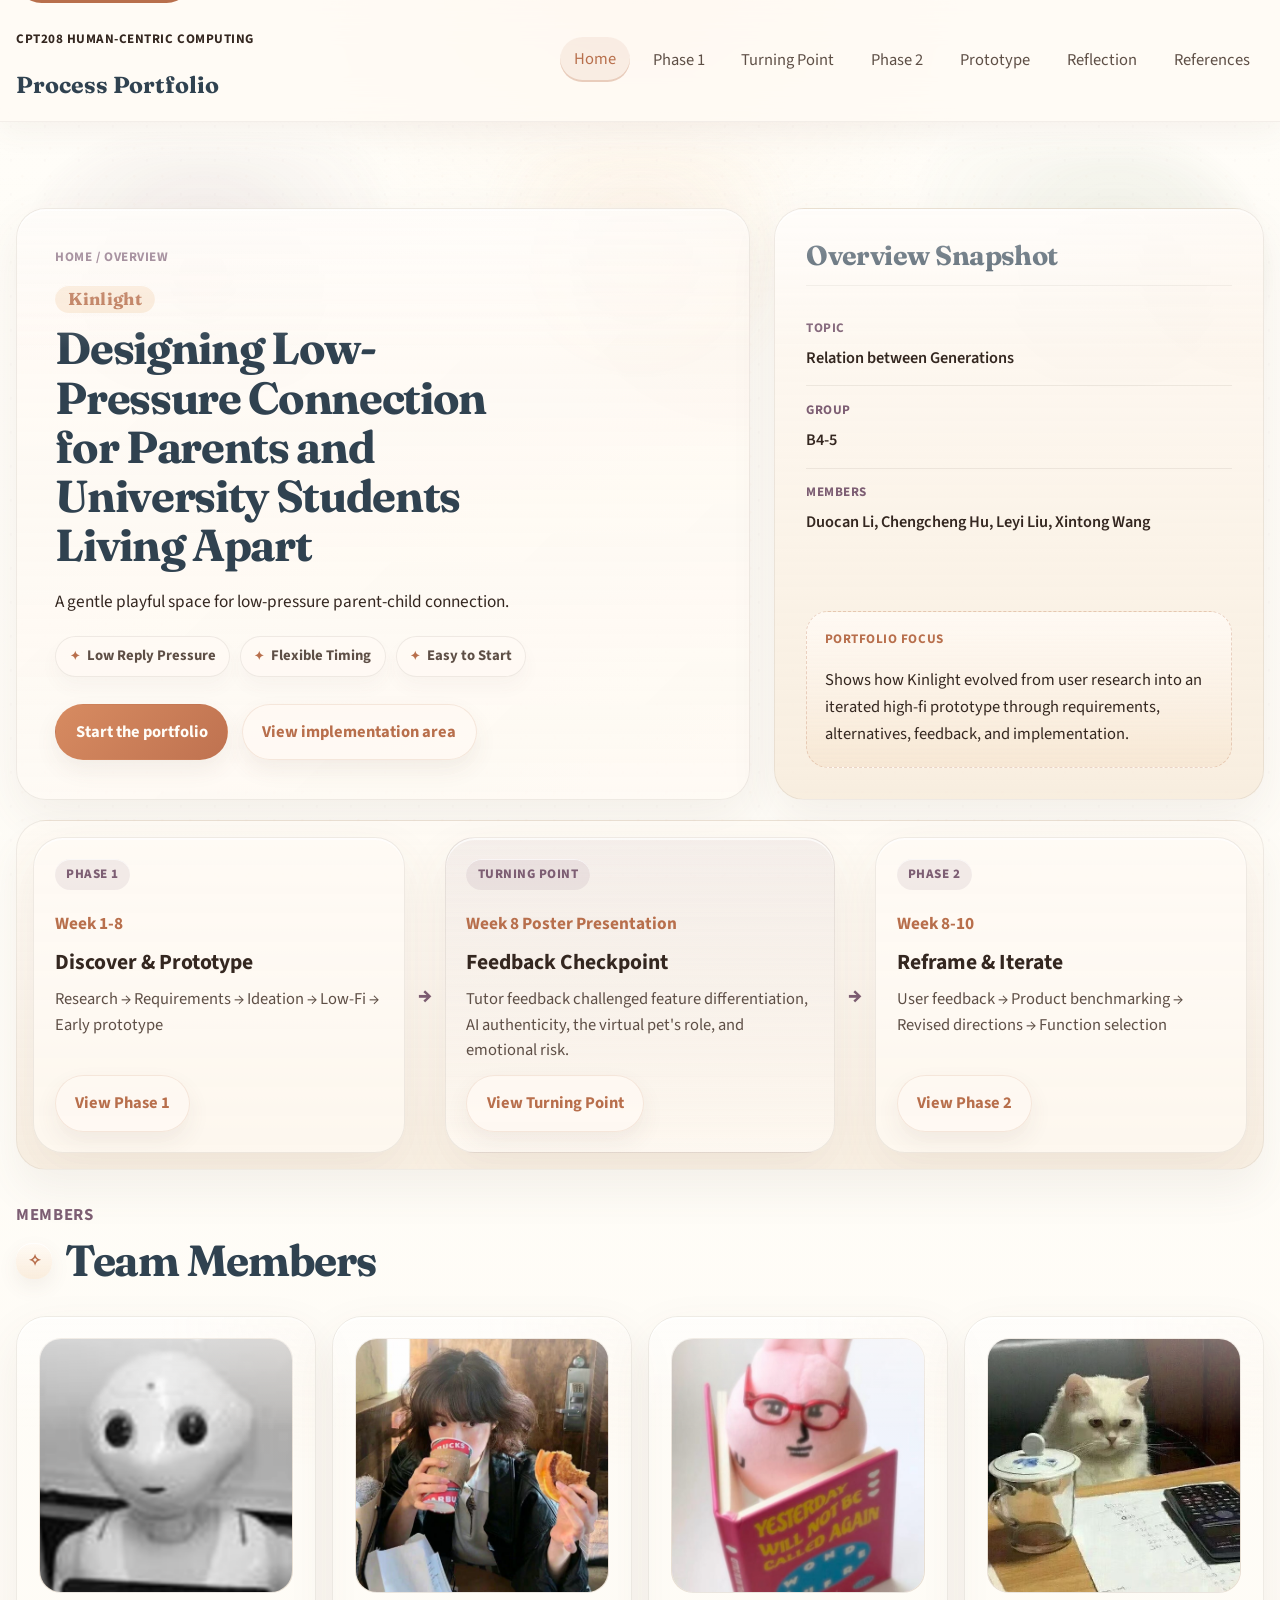
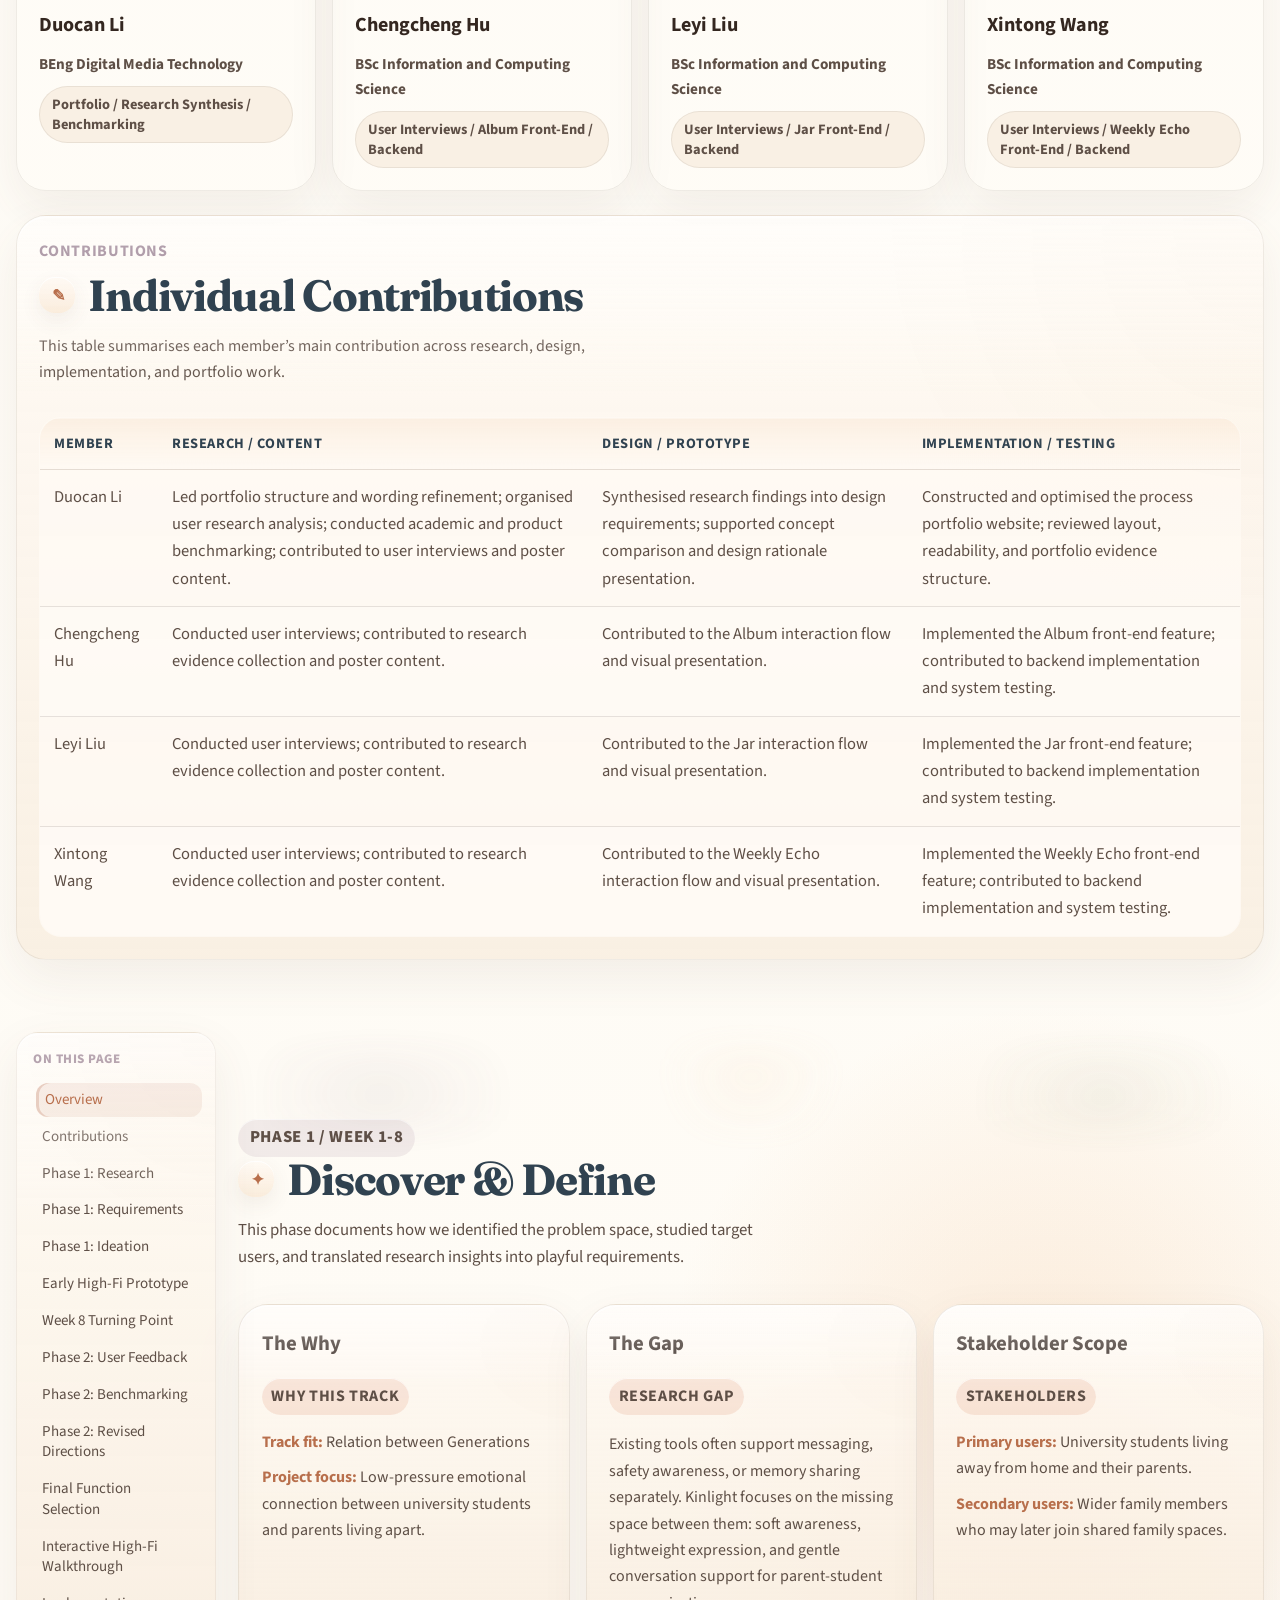
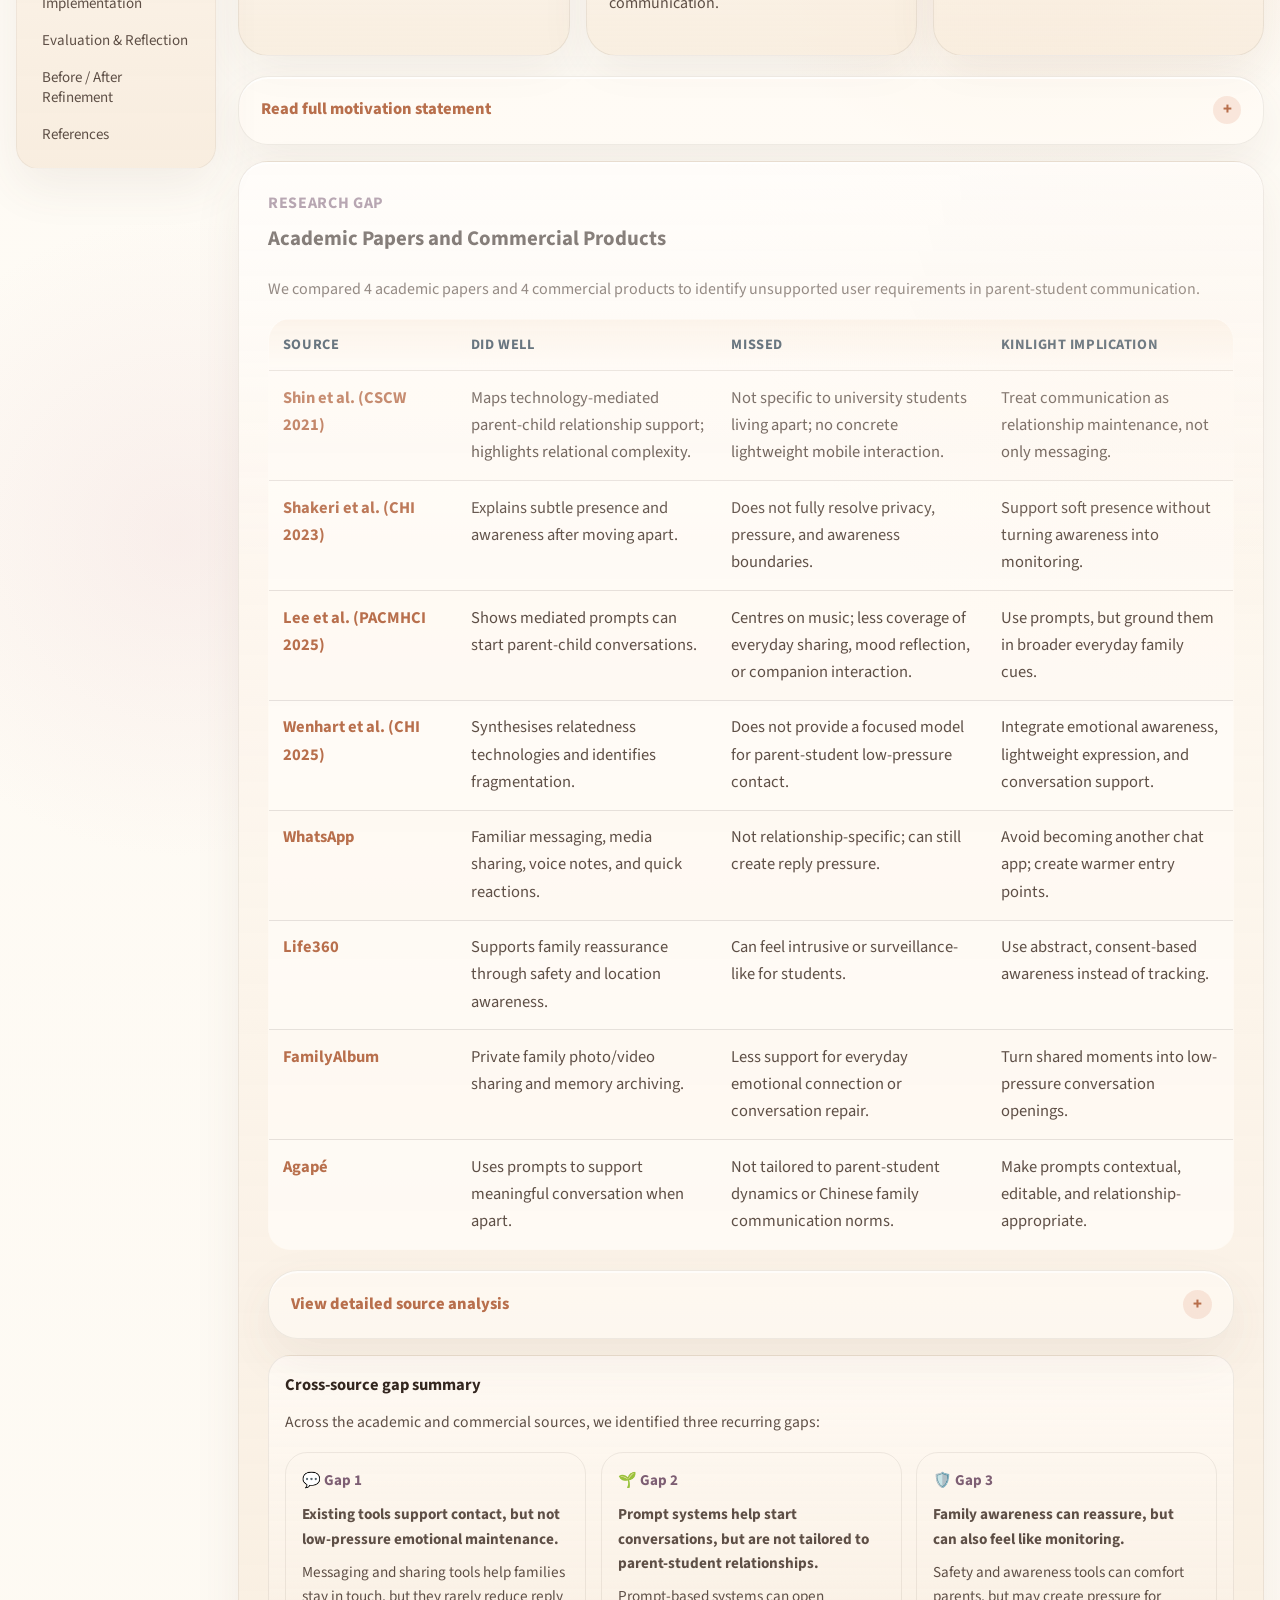
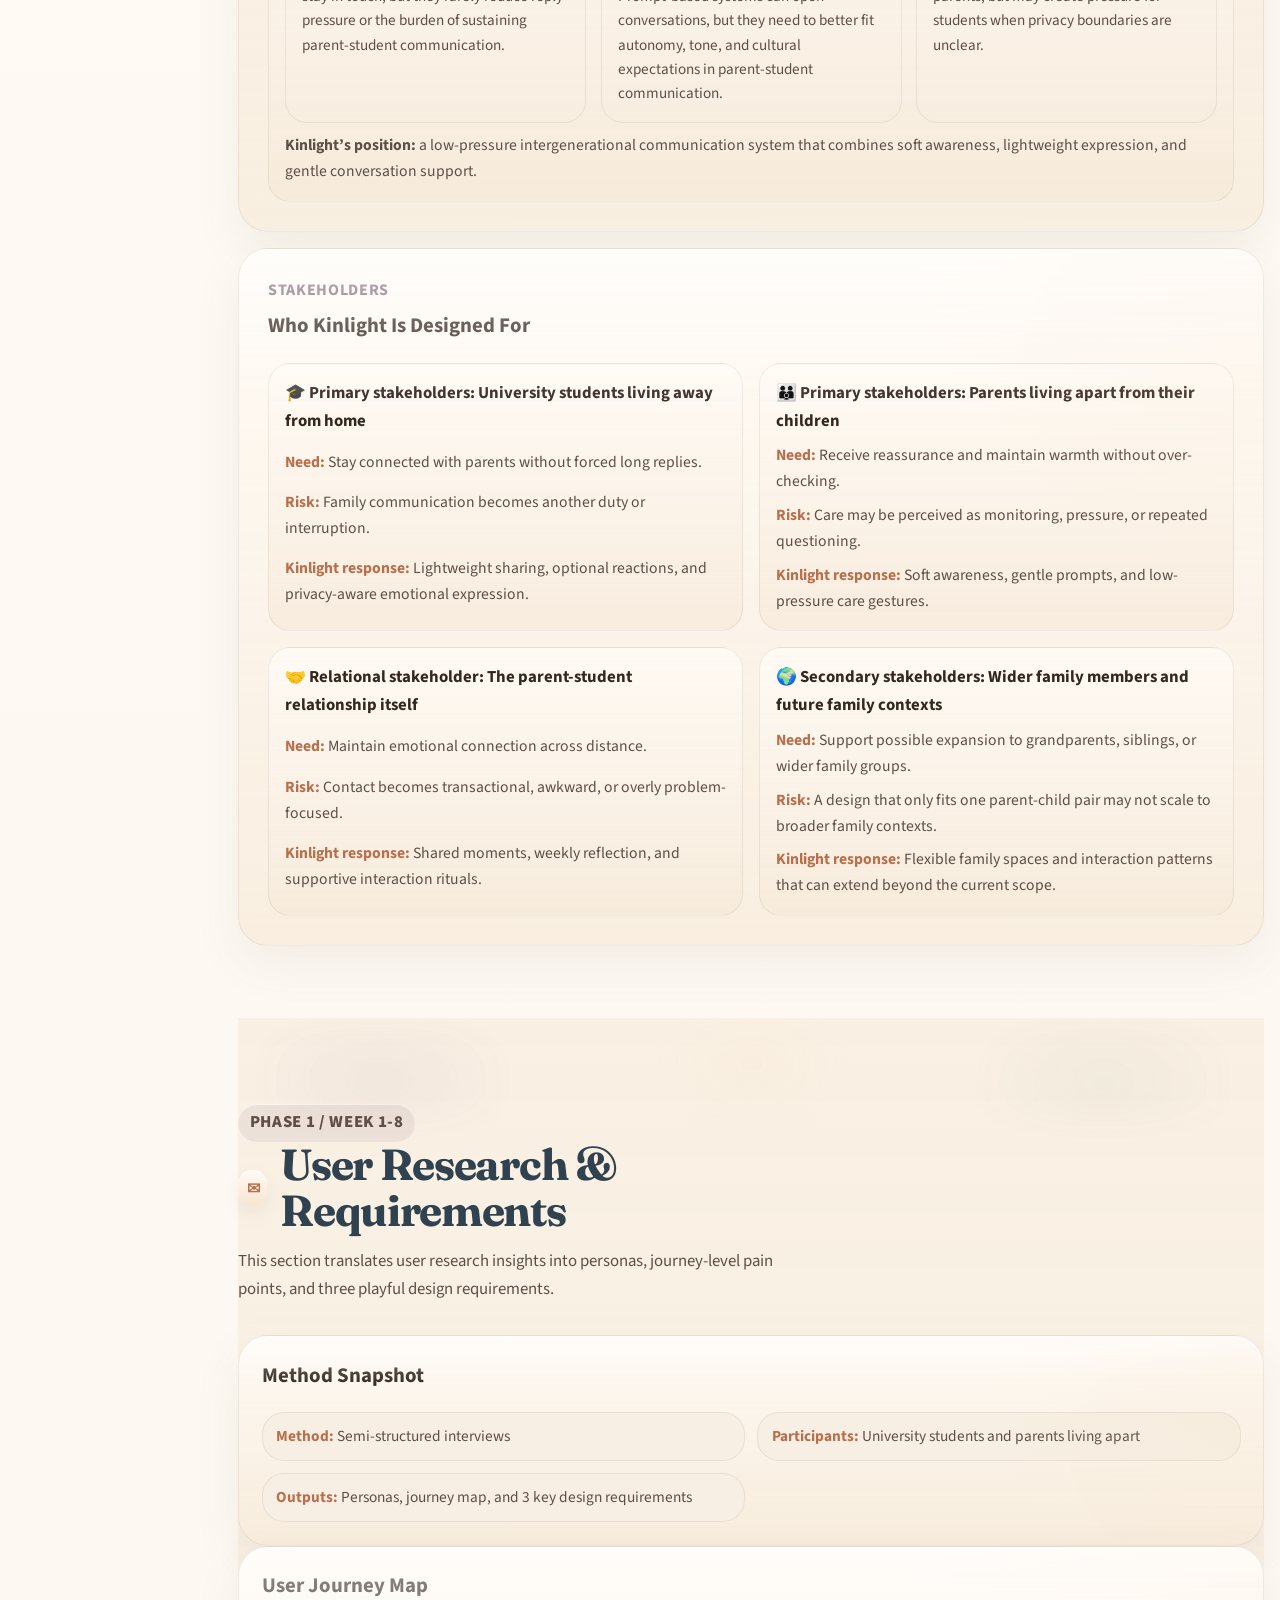
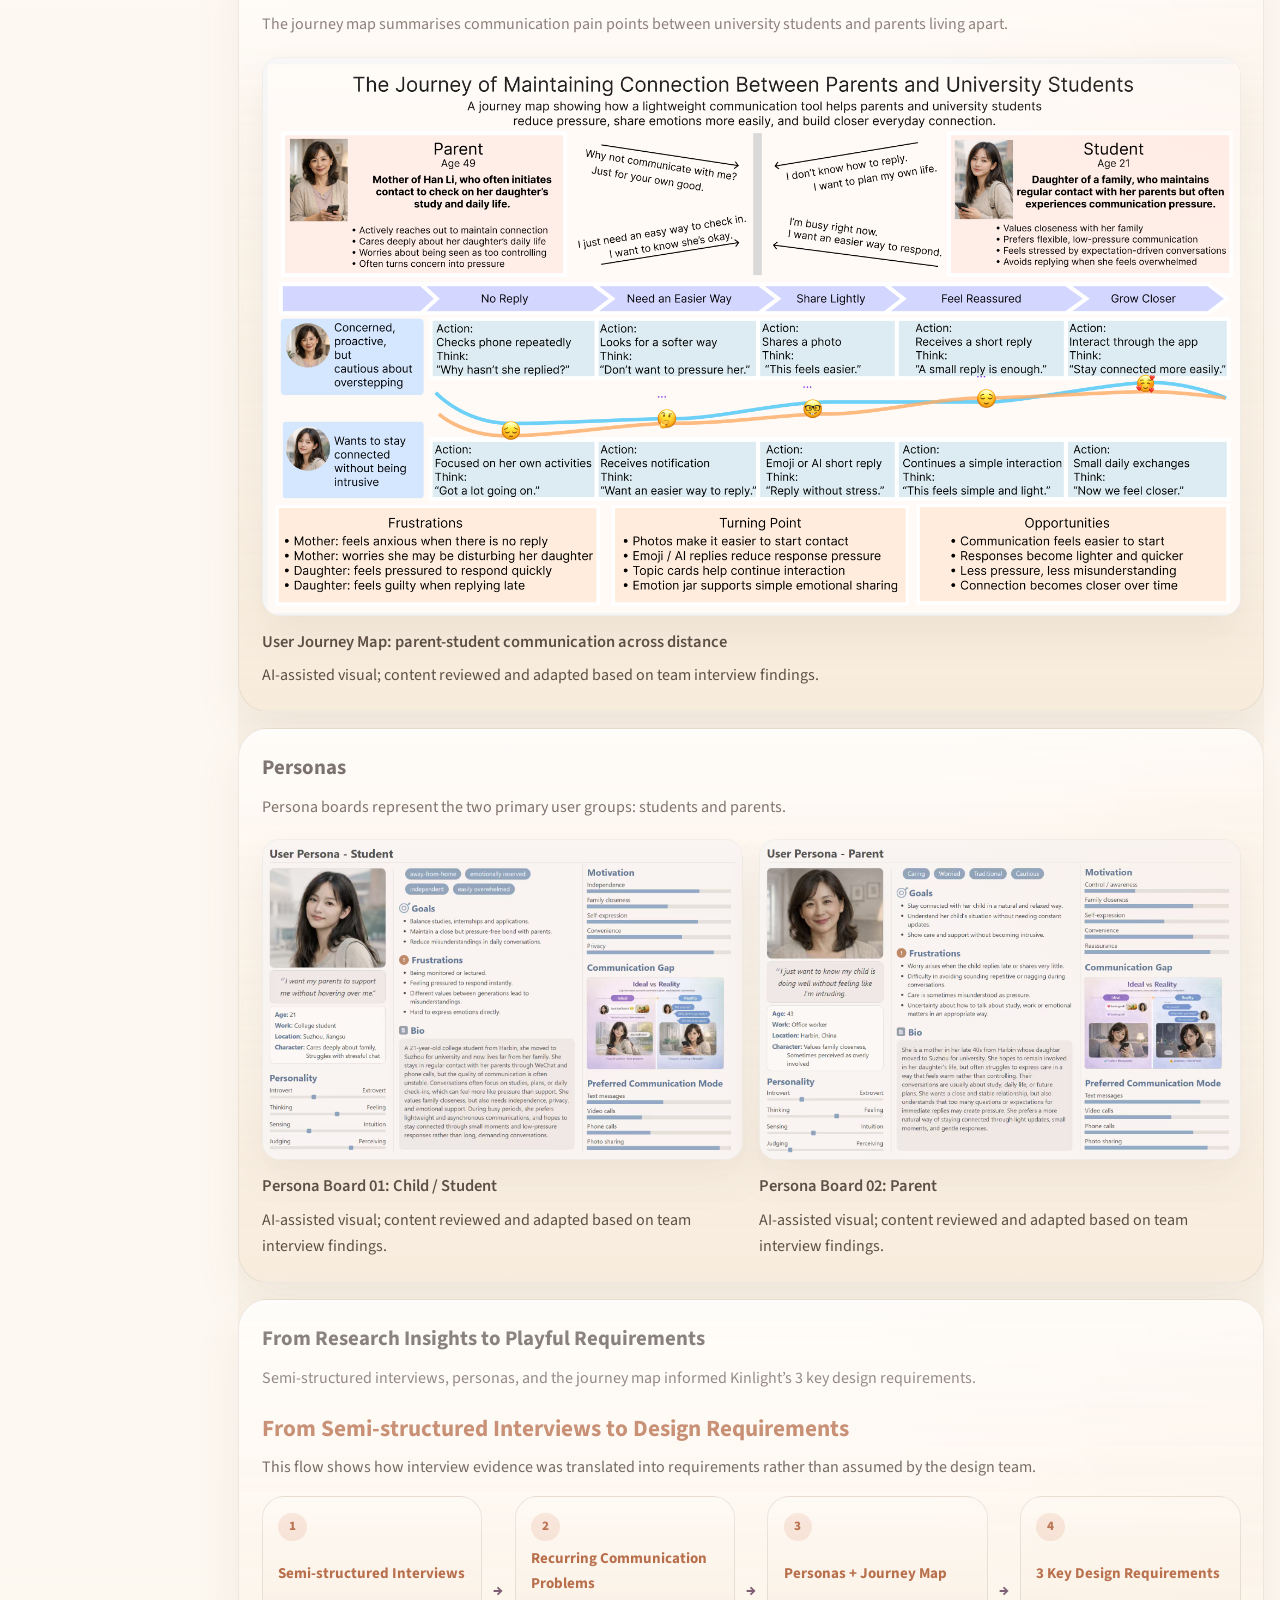
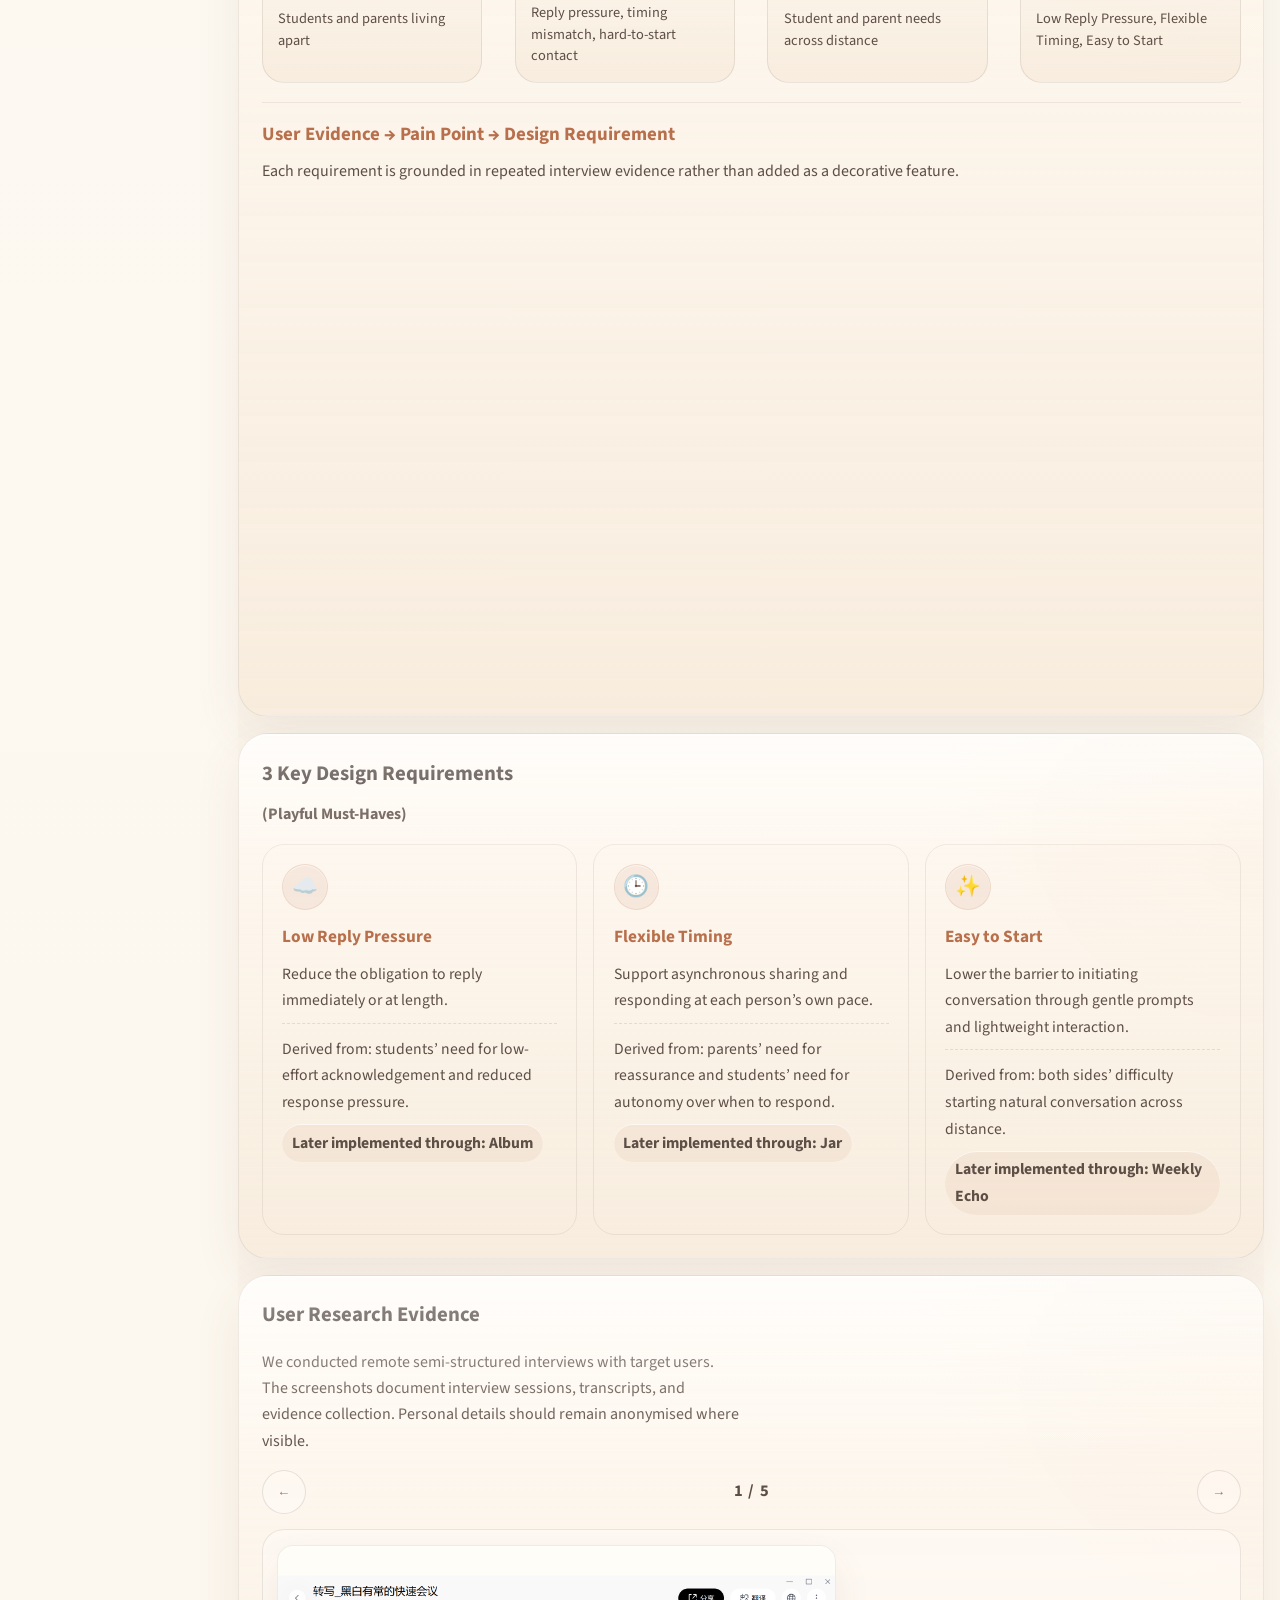
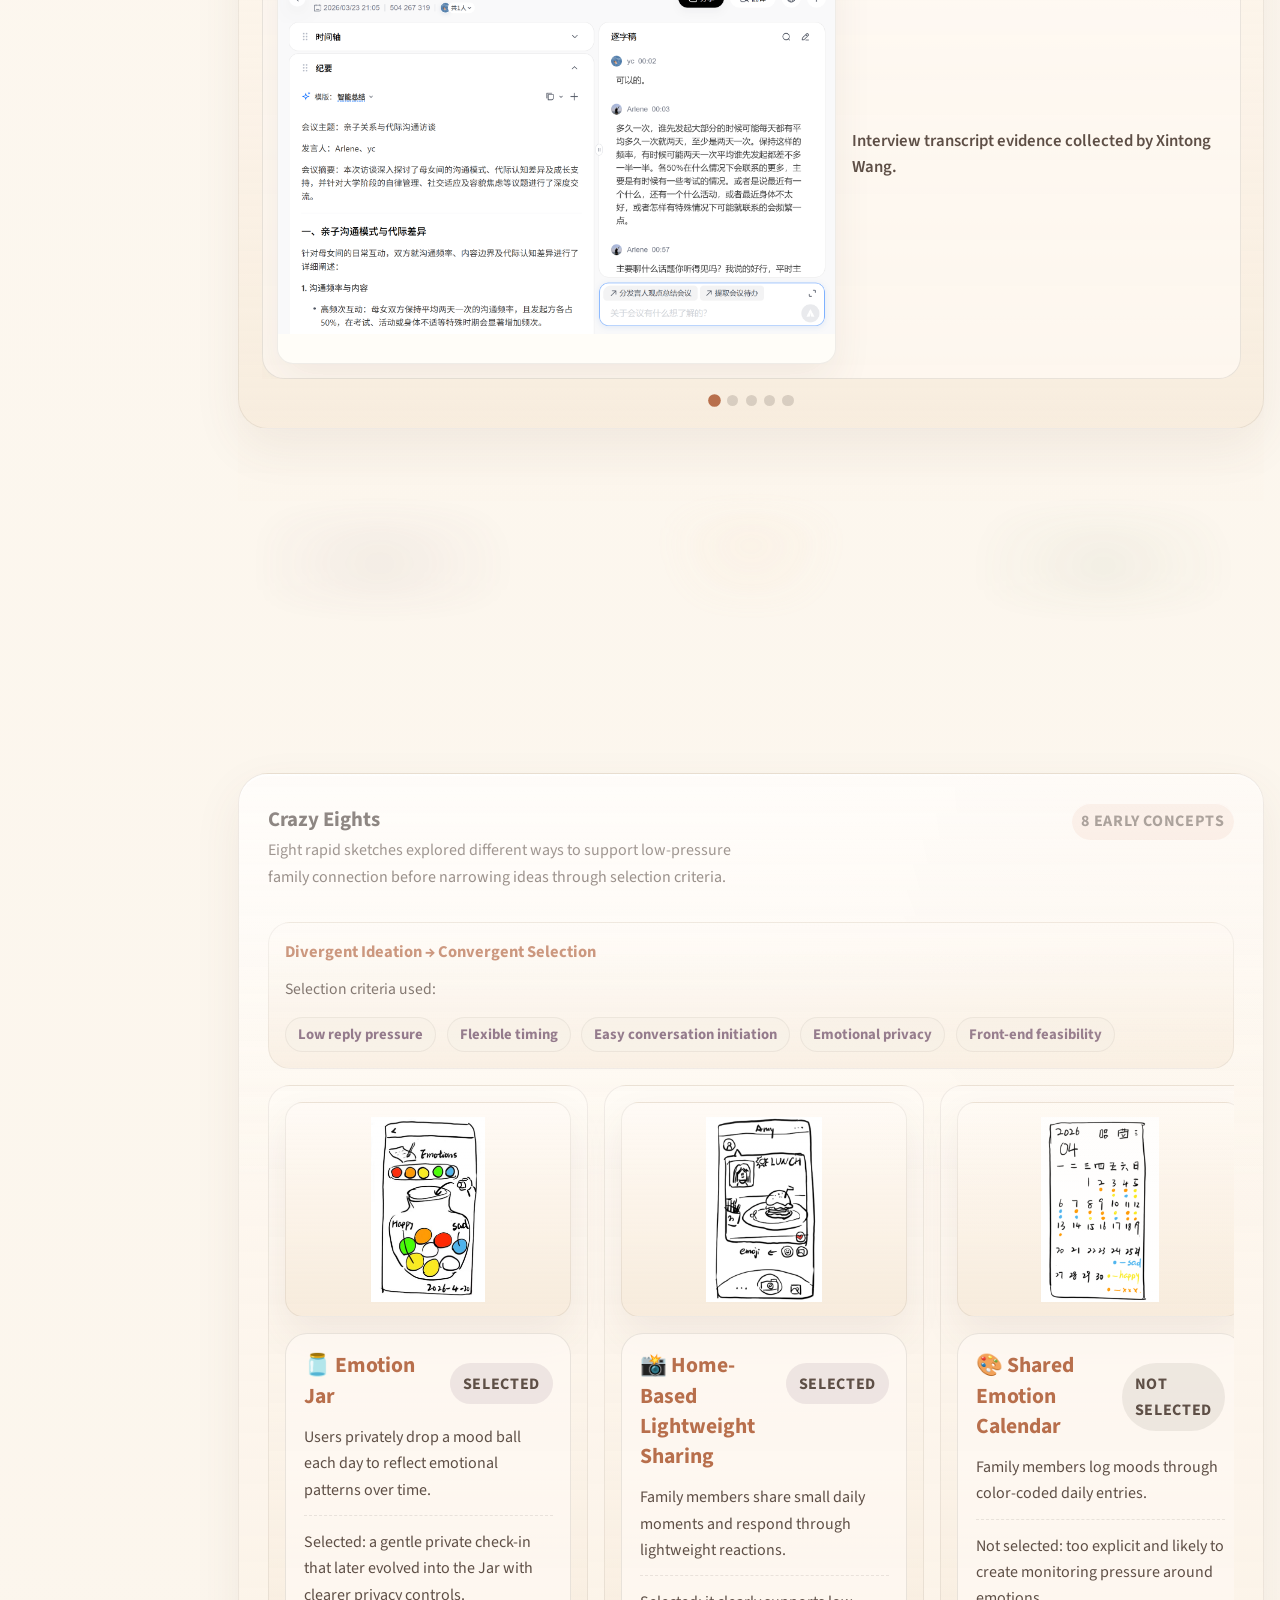
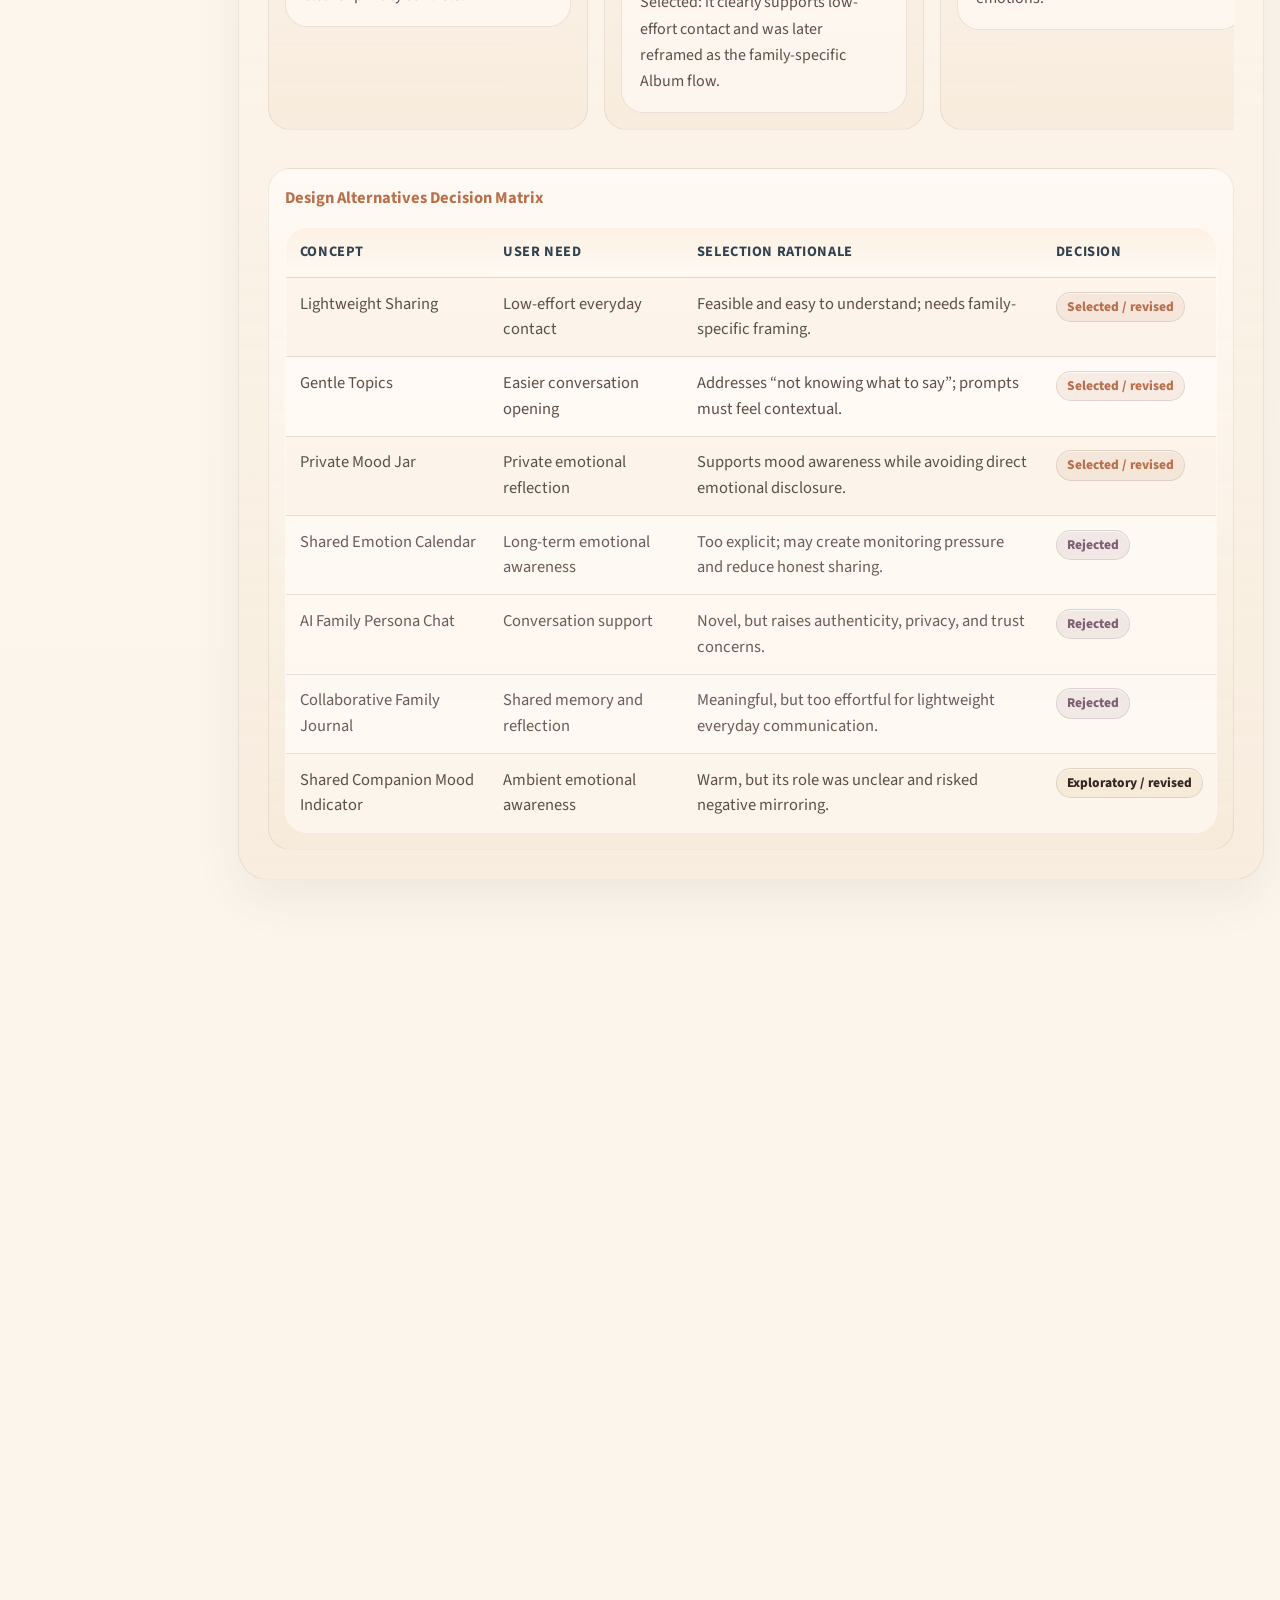
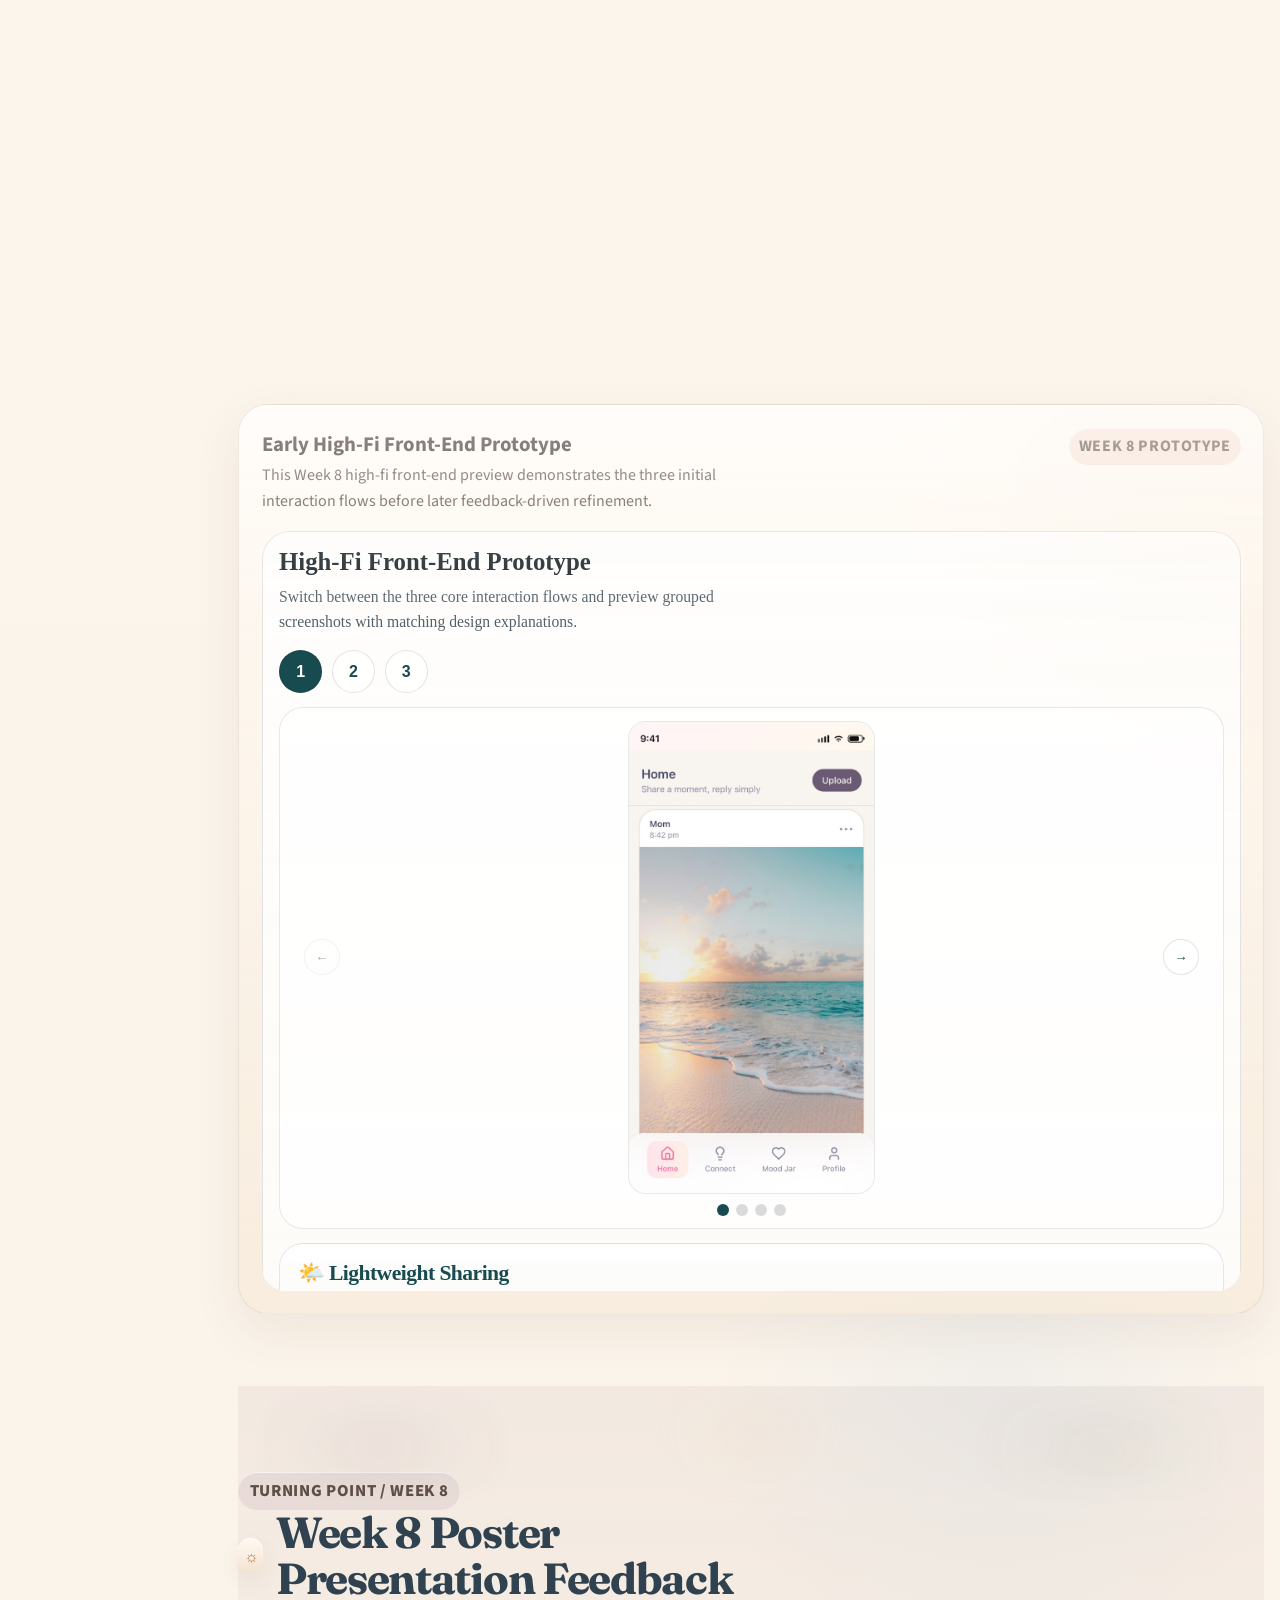
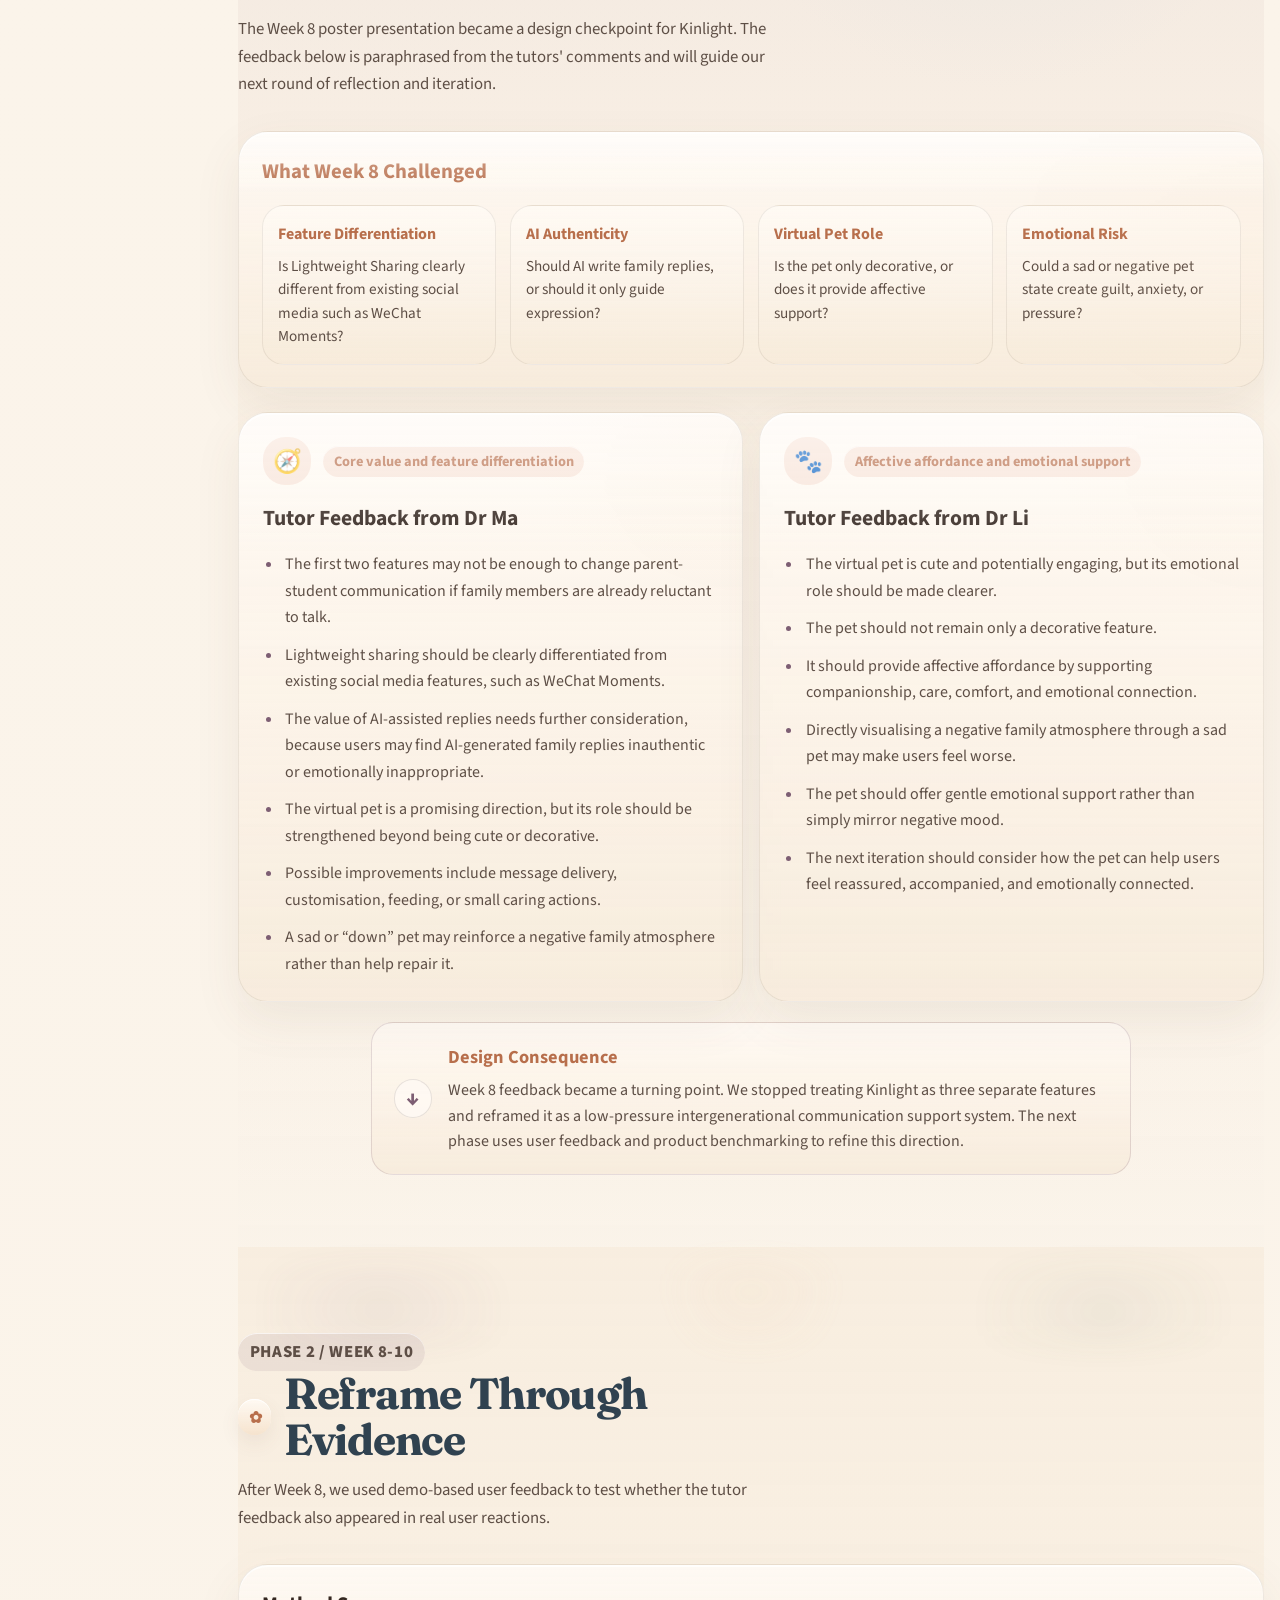
==== commit 8df12314: "添加蓝色气泡提示语" ====
--- a/index.html
+++ b/index.html
@@ -2203,16 +2203,22 @@
                 <p class="eyebrow">Guided Screen</p>
                 <p class="hf-step-progress" aria-live="polite"></p>
               </div>
-
-              <div class="hf-phone-frame">
-                <div class="hf-phone-hardware" aria-hidden="true">
-                  <span class="hf-phone-speaker"></span>
-                </div>
-                <div class="hf-screen-shell">
-                  <img class="hf-screen-image" alt="">
-                  <div class="hf-overlay-layer">
-                    <button class="hf-hotspot-button" type="button"></button>
-                    <span class="hf-hotspot-pulse" aria-hidden="true"></span>
+              <div class="hf-phone-stage">
+                <p class="hf-first-use-hint" aria-live="polite">
+                  <span class="hf-first-use-hint-star" aria-hidden="true">✦</span>
+                  <span>Click the blue glowing star to start.</span>
+                </p>
+
+                <div class="hf-phone-frame">
+                  <div class="hf-phone-hardware" aria-hidden="true">
+                    <span class="hf-phone-speaker"></span>
+                  </div>
+                  <div class="hf-screen-shell">
+                    <img class="hf-screen-image" alt="">
+                    <div class="hf-overlay-layer">
+                      <button class="hf-hotspot-button" type="button"></button>
+                      <span class="hf-hotspot-pulse" aria-hidden="true"></span>
+                    </div>
                   </div>
                 </div>
               </div>
--- a/highfi-walkthrough.css
+++ b/highfi-walkthrough.css
@@ -187,10 +187,64 @@
   line-height: 1.55;
 }
 
+.hf-phone-stage {
+  position: relative;
+  width: min(100%, 430px);
+  margin: 0.95rem auto 0;
+  padding-top: 1.85rem;
+}
+
+.hf-first-use-hint {
+  position: absolute;
+  top: 0;
+  left: 50%;
+  z-index: 3;
+  display: inline-flex;
+  align-items: center;
+  justify-content: center;
+  flex-wrap: wrap;
+  gap: 0.42rem;
+  width: max-content;
+  max-width: min(calc(100% - 1rem), 23.5rem);
+  padding: 0.62rem 1rem;
+  transform: translate(-50%, 0);
+  border: 1px solid rgba(76, 173, 235, 0.45);
+  border-radius: 999px;
+  background: linear-gradient(135deg, rgba(230, 247, 255, 0.98), rgba(255, 255, 255, 0.96));
+  box-shadow:
+    0 14px 30px rgba(41, 119, 170, 0.16),
+    0 0 22px rgba(116, 196, 244, 0.14),
+    0 10px 22px rgba(var(--shadow-rgb), 0.08),
+    0 1px 0 rgba(255, 255, 255, 0.82) inset;
+  color: #2f5f7c;
+  font-size: 0.86rem;
+  font-weight: 700;
+  line-height: 1.25;
+  letter-spacing: 0.01em;
+  text-align: center;
+  pointer-events: none;
+  transition: opacity 180ms ease, transform 180ms ease;
+  animation: hfHintGlow 2s ease-in-out infinite;
+}
+
+.hf-first-use-hint-star {
+  color: #3f9de5;
+  font-size: 0.96rem;
+  text-shadow:
+    0 0 10px rgba(110, 198, 255, 0.48),
+    0 0 18px rgba(76, 173, 235, 0.24);
+}
+
+.hf-first-use-hint.is-hidden {
+  opacity: 0;
+  transform: translate(-50%, -6px);
+  pointer-events: none;
+}
+
 .hf-phone-frame {
   position: relative;
-  width: min(100%, 430px);
-  margin: 1rem auto 0;
+  width: 100%;
+  margin: 0;
   padding: 1rem 0.95rem 1.05rem;
   border-radius: 36px;
   background:
@@ -570,7 +624,31 @@
   }
 }
 
+@keyframes hfHintGlow {
+  0%,
+  100% {
+    opacity: 0.96;
+    box-shadow:
+      0 14px 30px rgba(41, 119, 170, 0.16),
+      0 0 18px rgba(116, 196, 244, 0.1),
+      0 10px 22px rgba(var(--shadow-rgb), 0.08),
+      0 1px 0 rgba(255, 255, 255, 0.82) inset;
+  }
+  50% {
+    opacity: 1;
+    box-shadow:
+      0 16px 34px rgba(41, 119, 170, 0.18),
+      0 0 24px rgba(116, 196, 244, 0.16),
+      0 12px 24px rgba(var(--shadow-rgb), 0.09),
+      0 1px 0 rgba(255, 255, 255, 0.86) inset;
+  }
+}
+
 @media (prefers-reduced-motion: reduce) {
+  .hf-first-use-hint {
+    animation: none;
+  }
+
   .hf-hotspot-pulse {
     animation: none;
   }
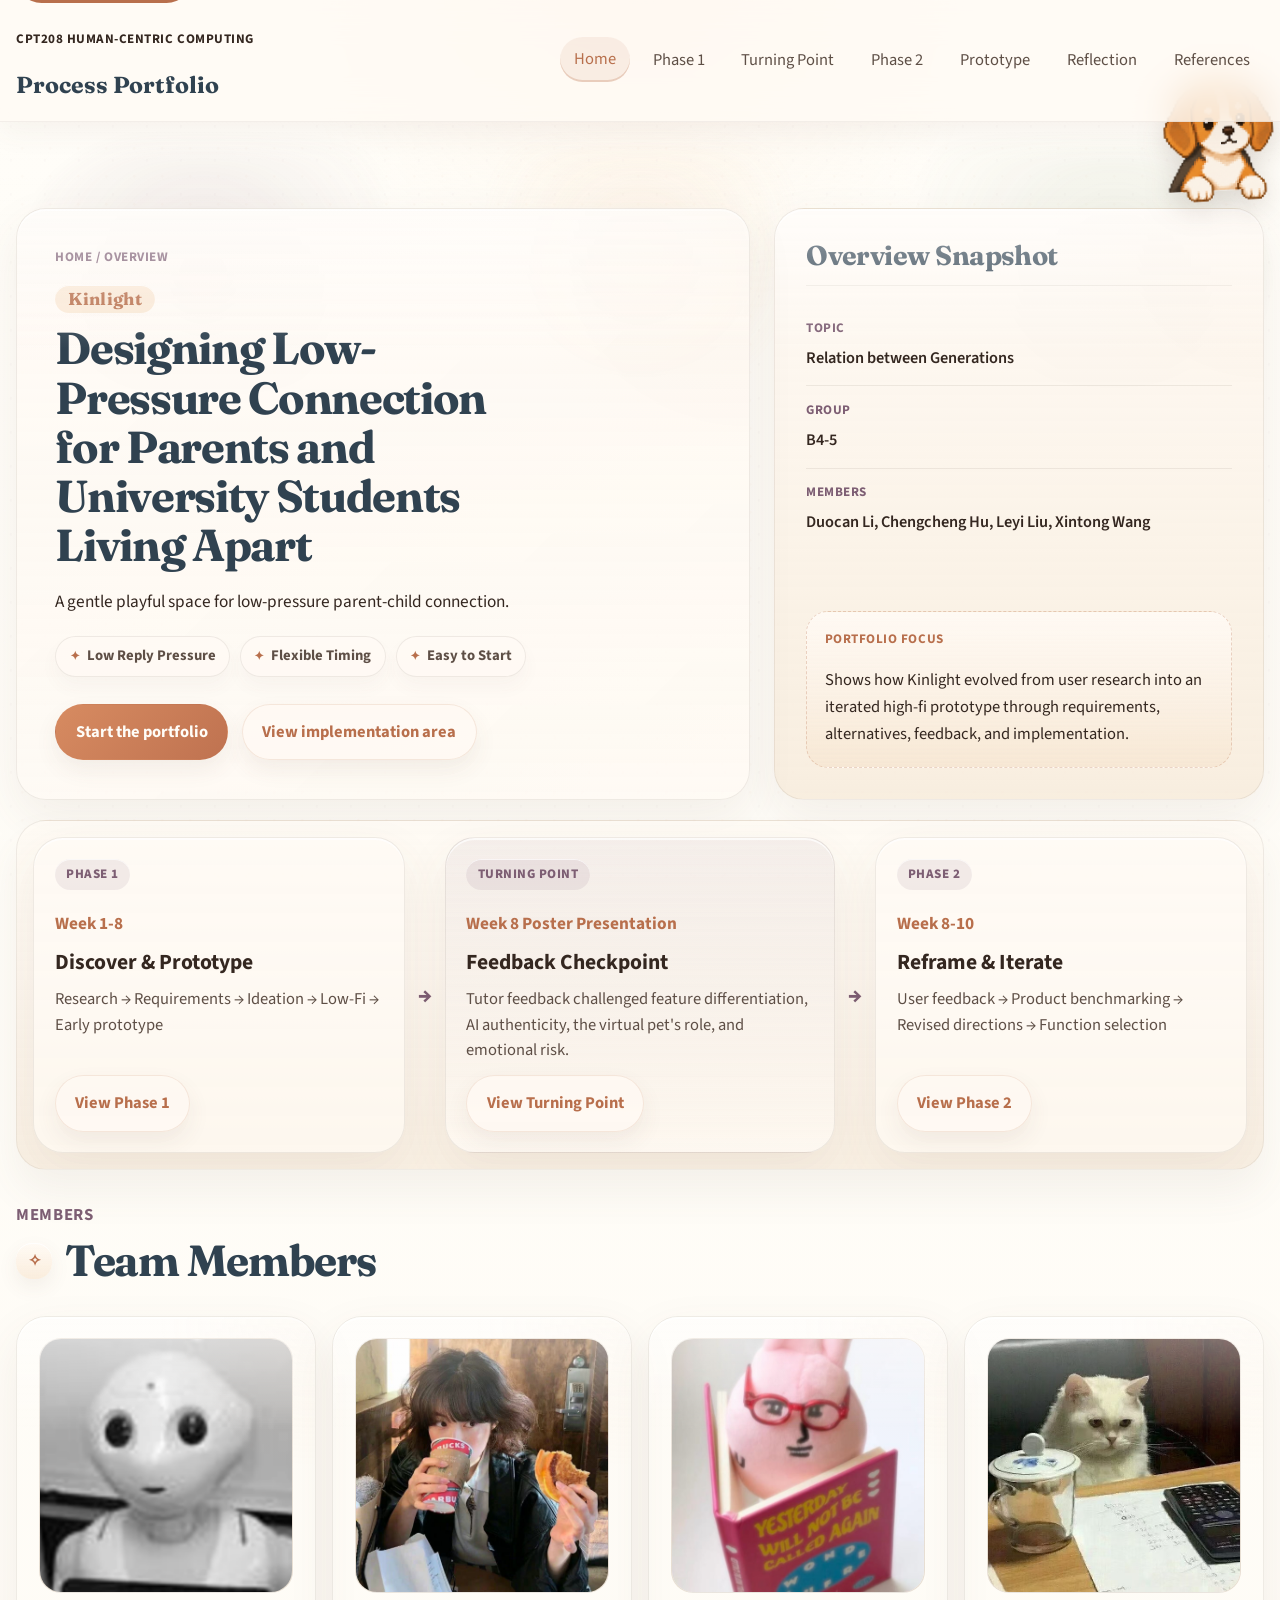
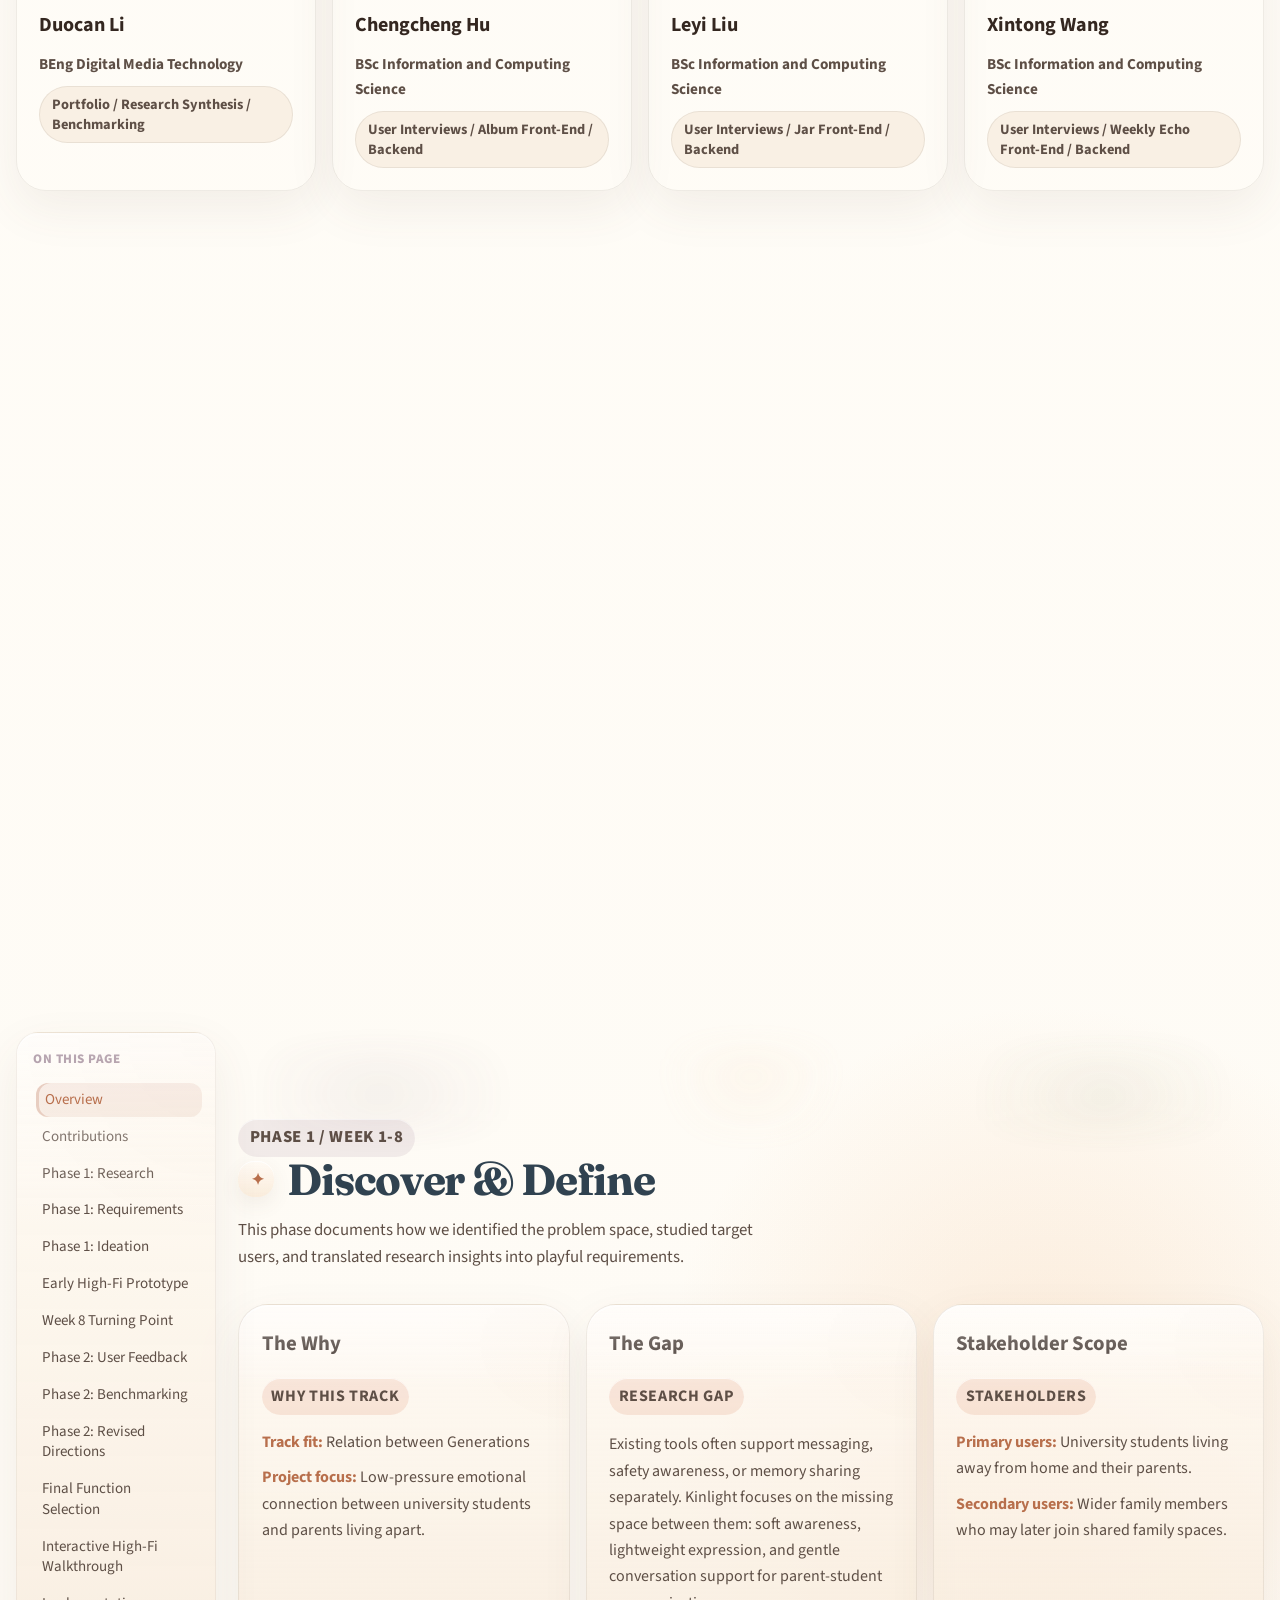
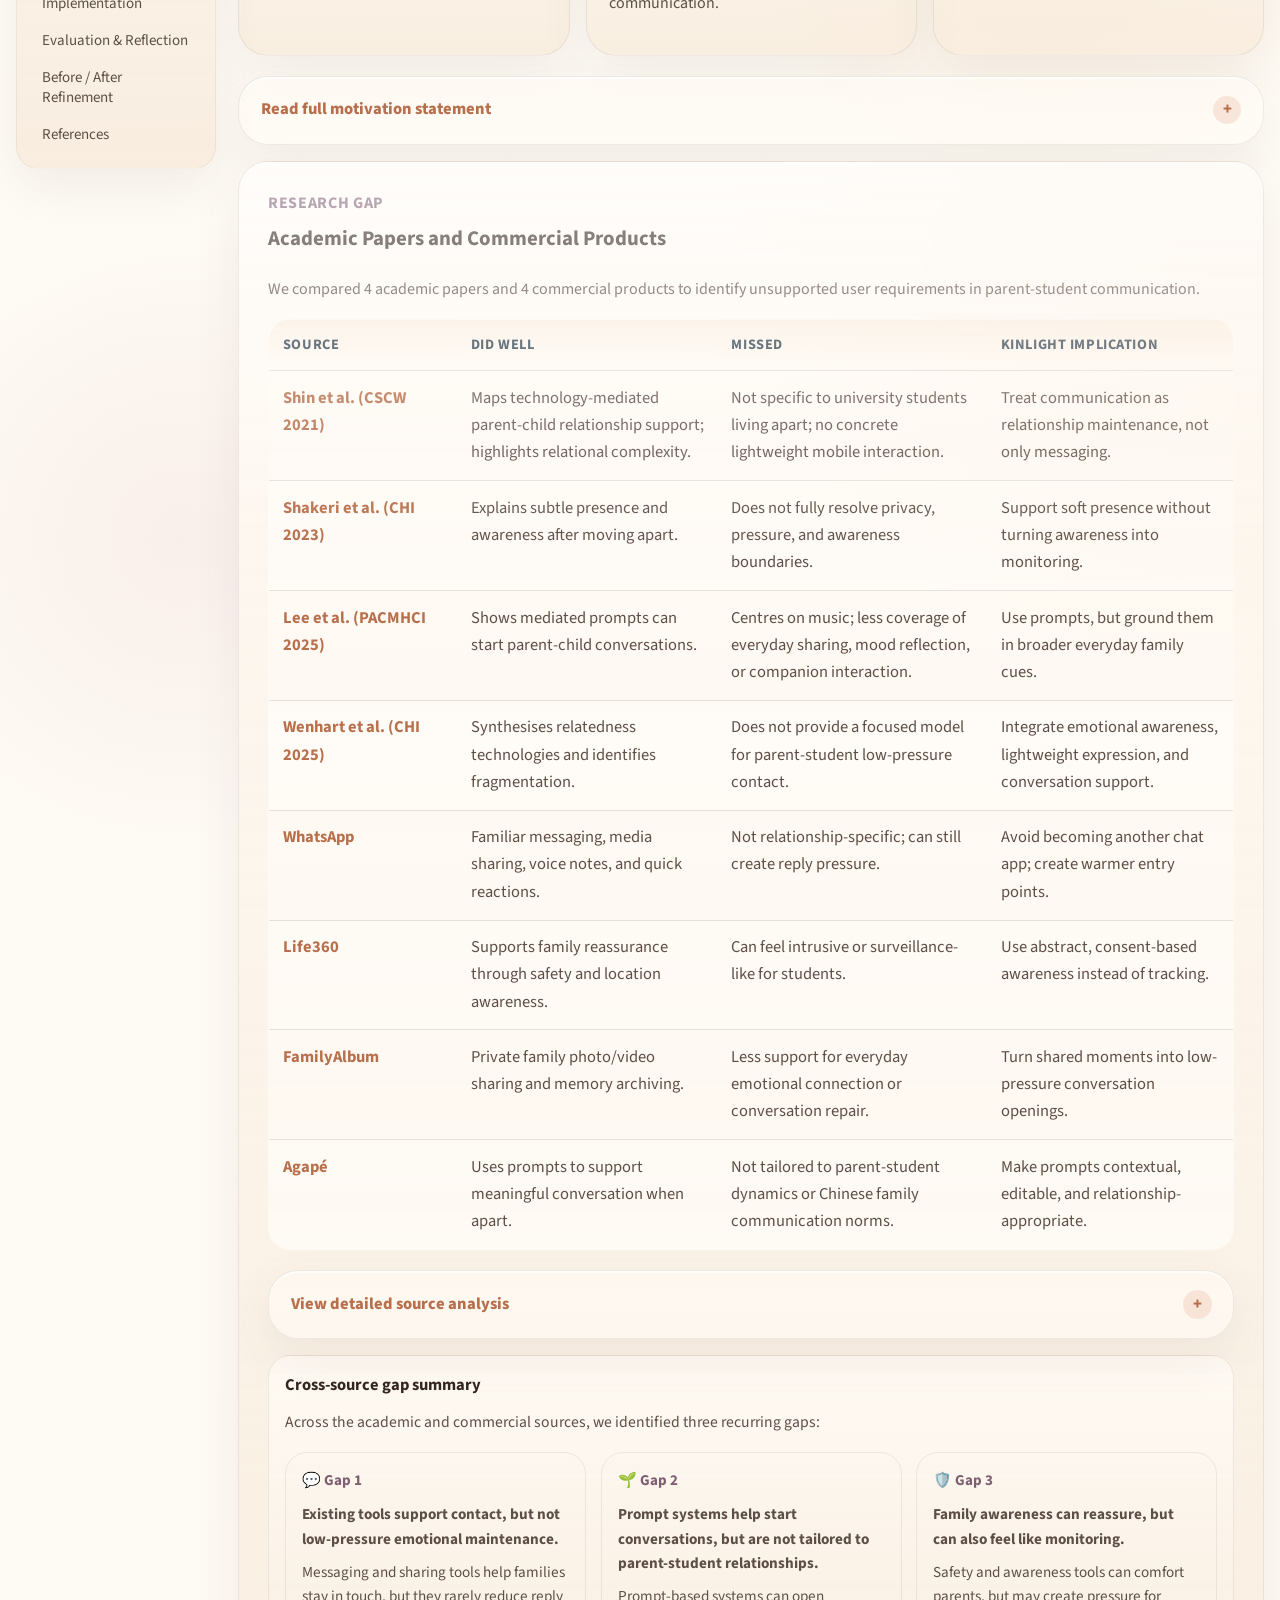
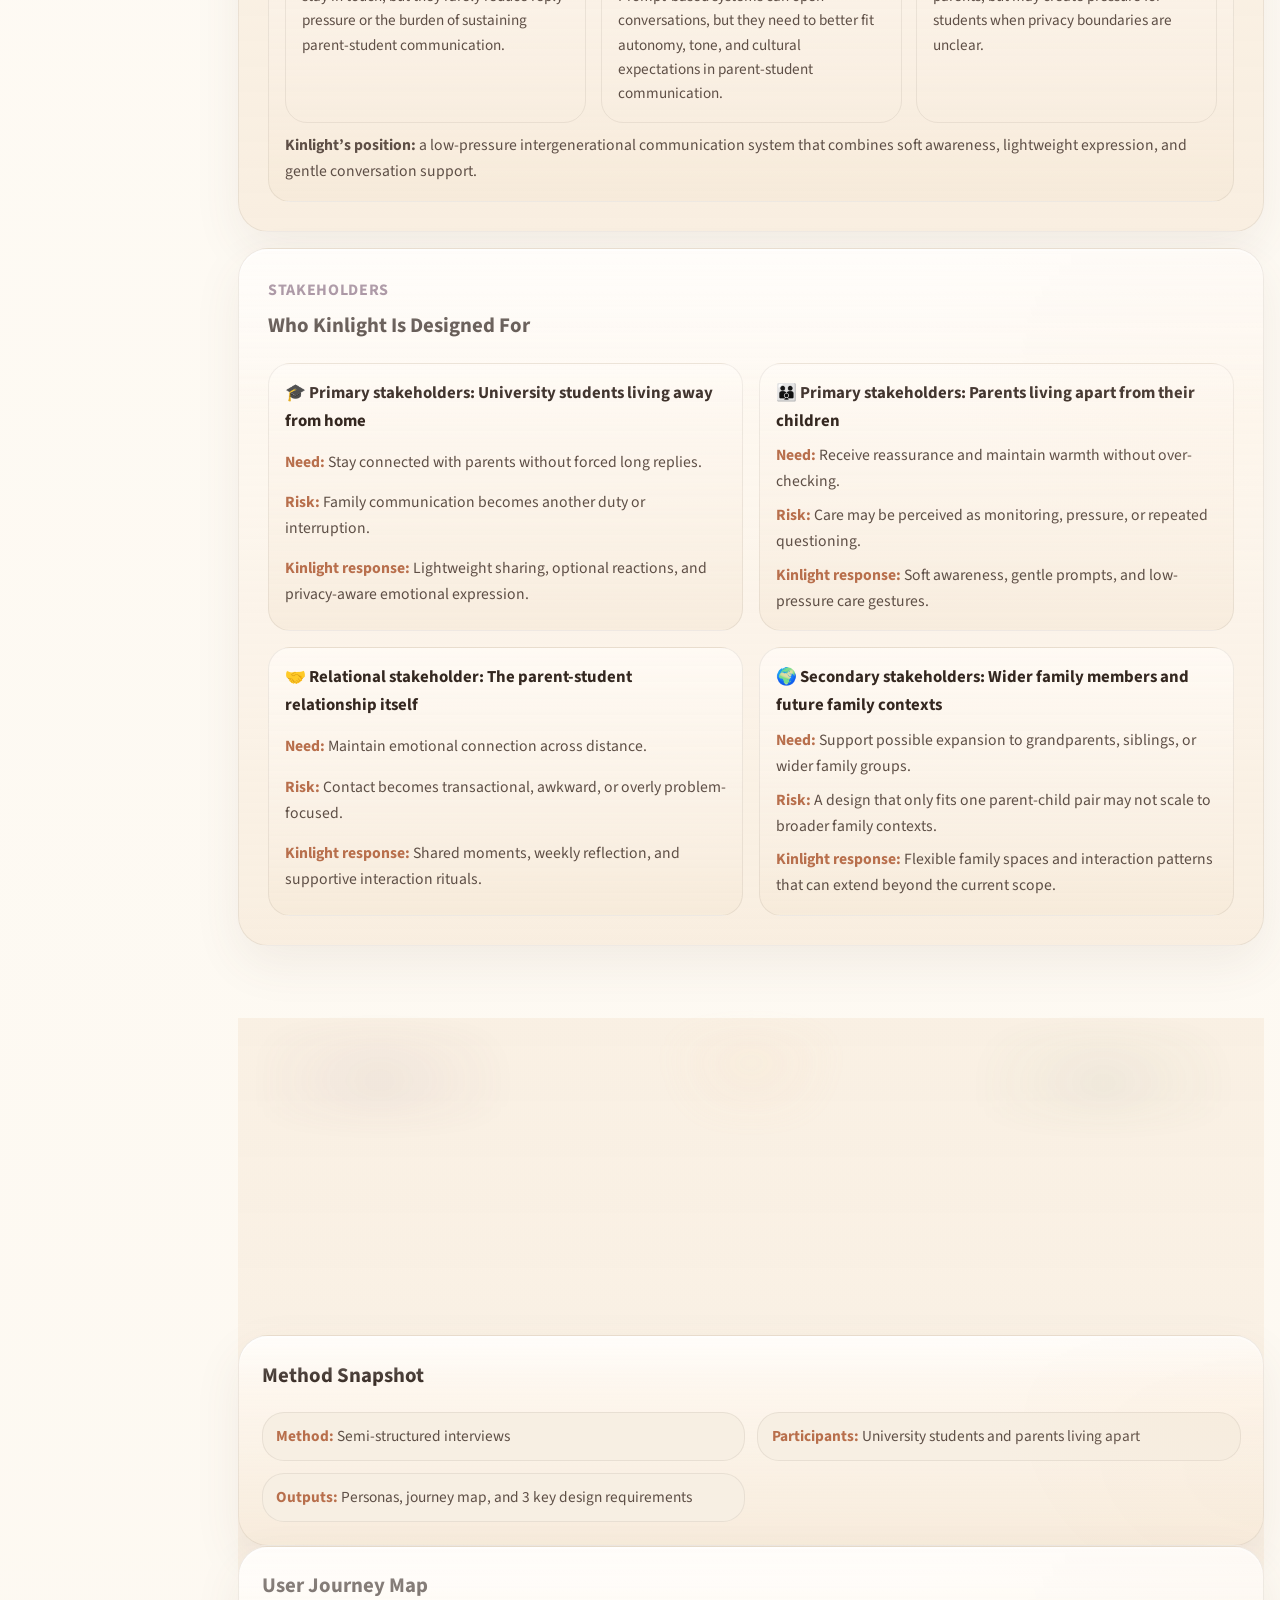
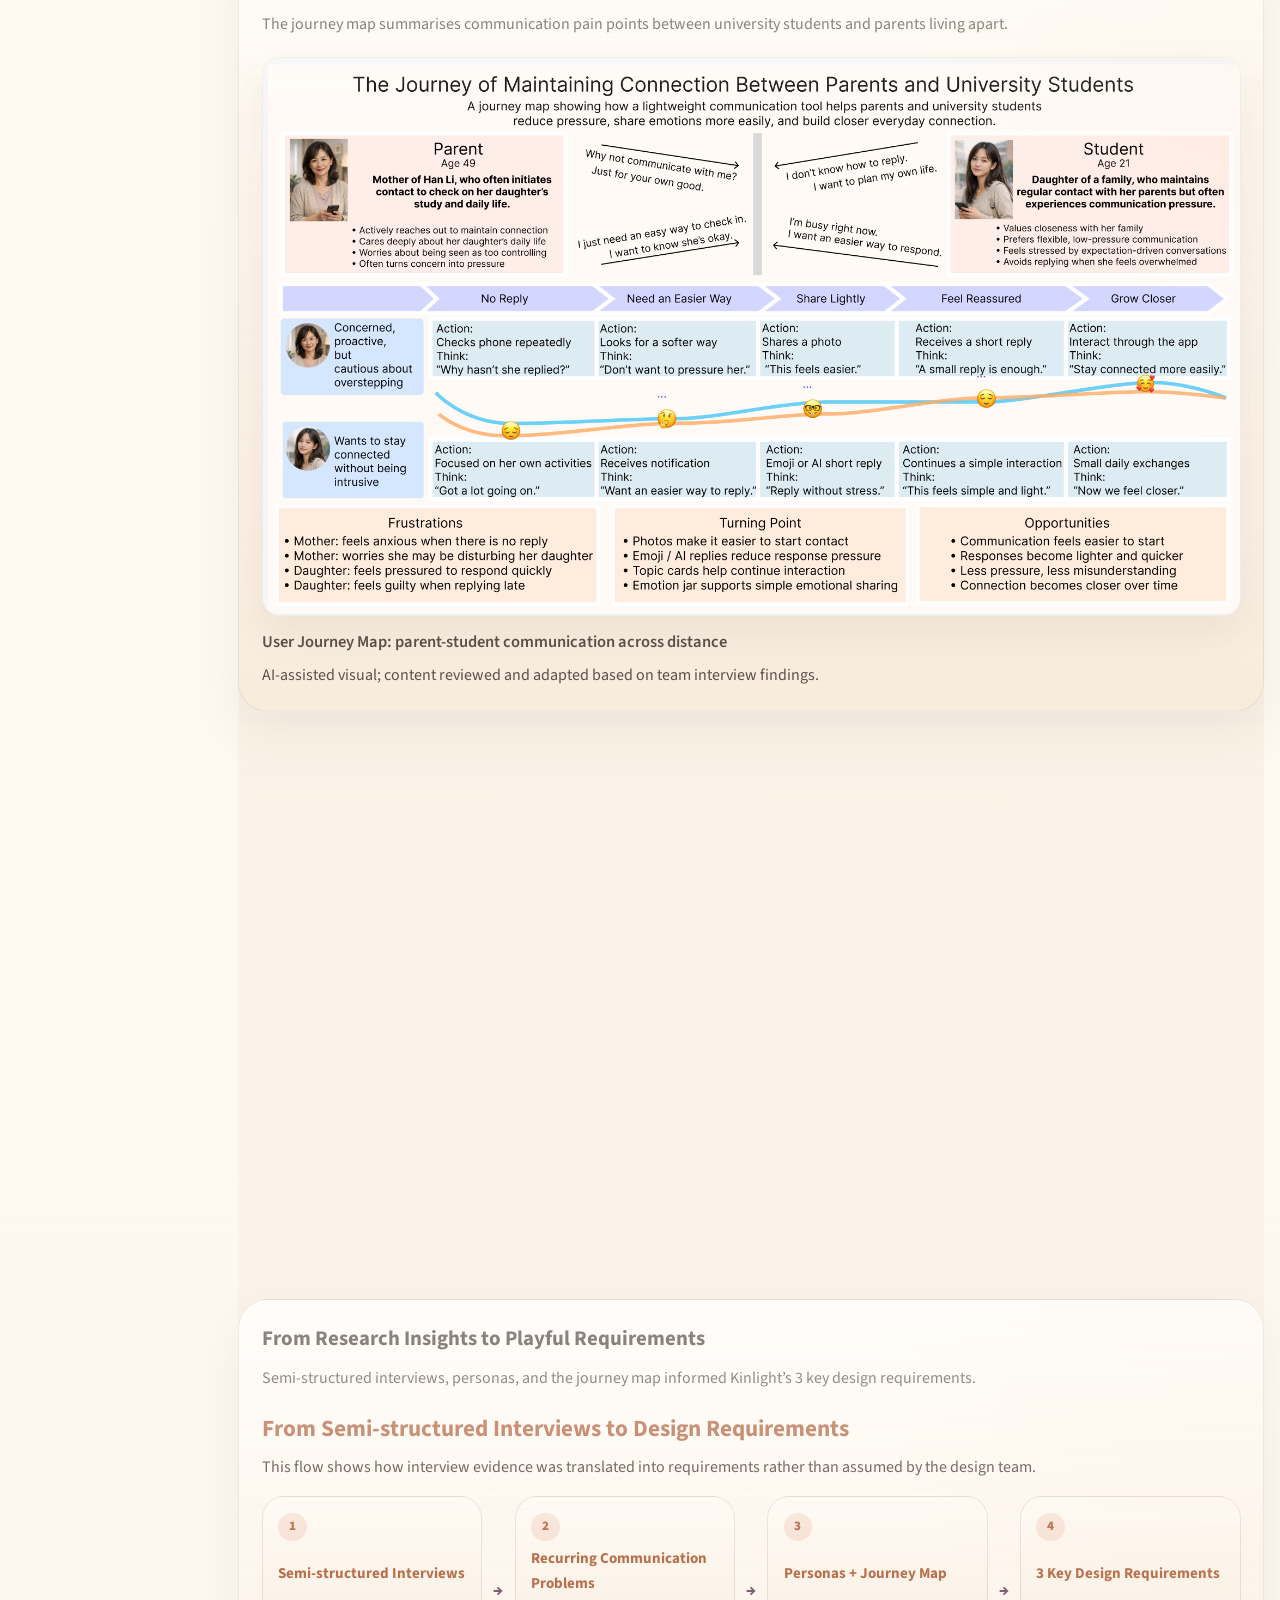
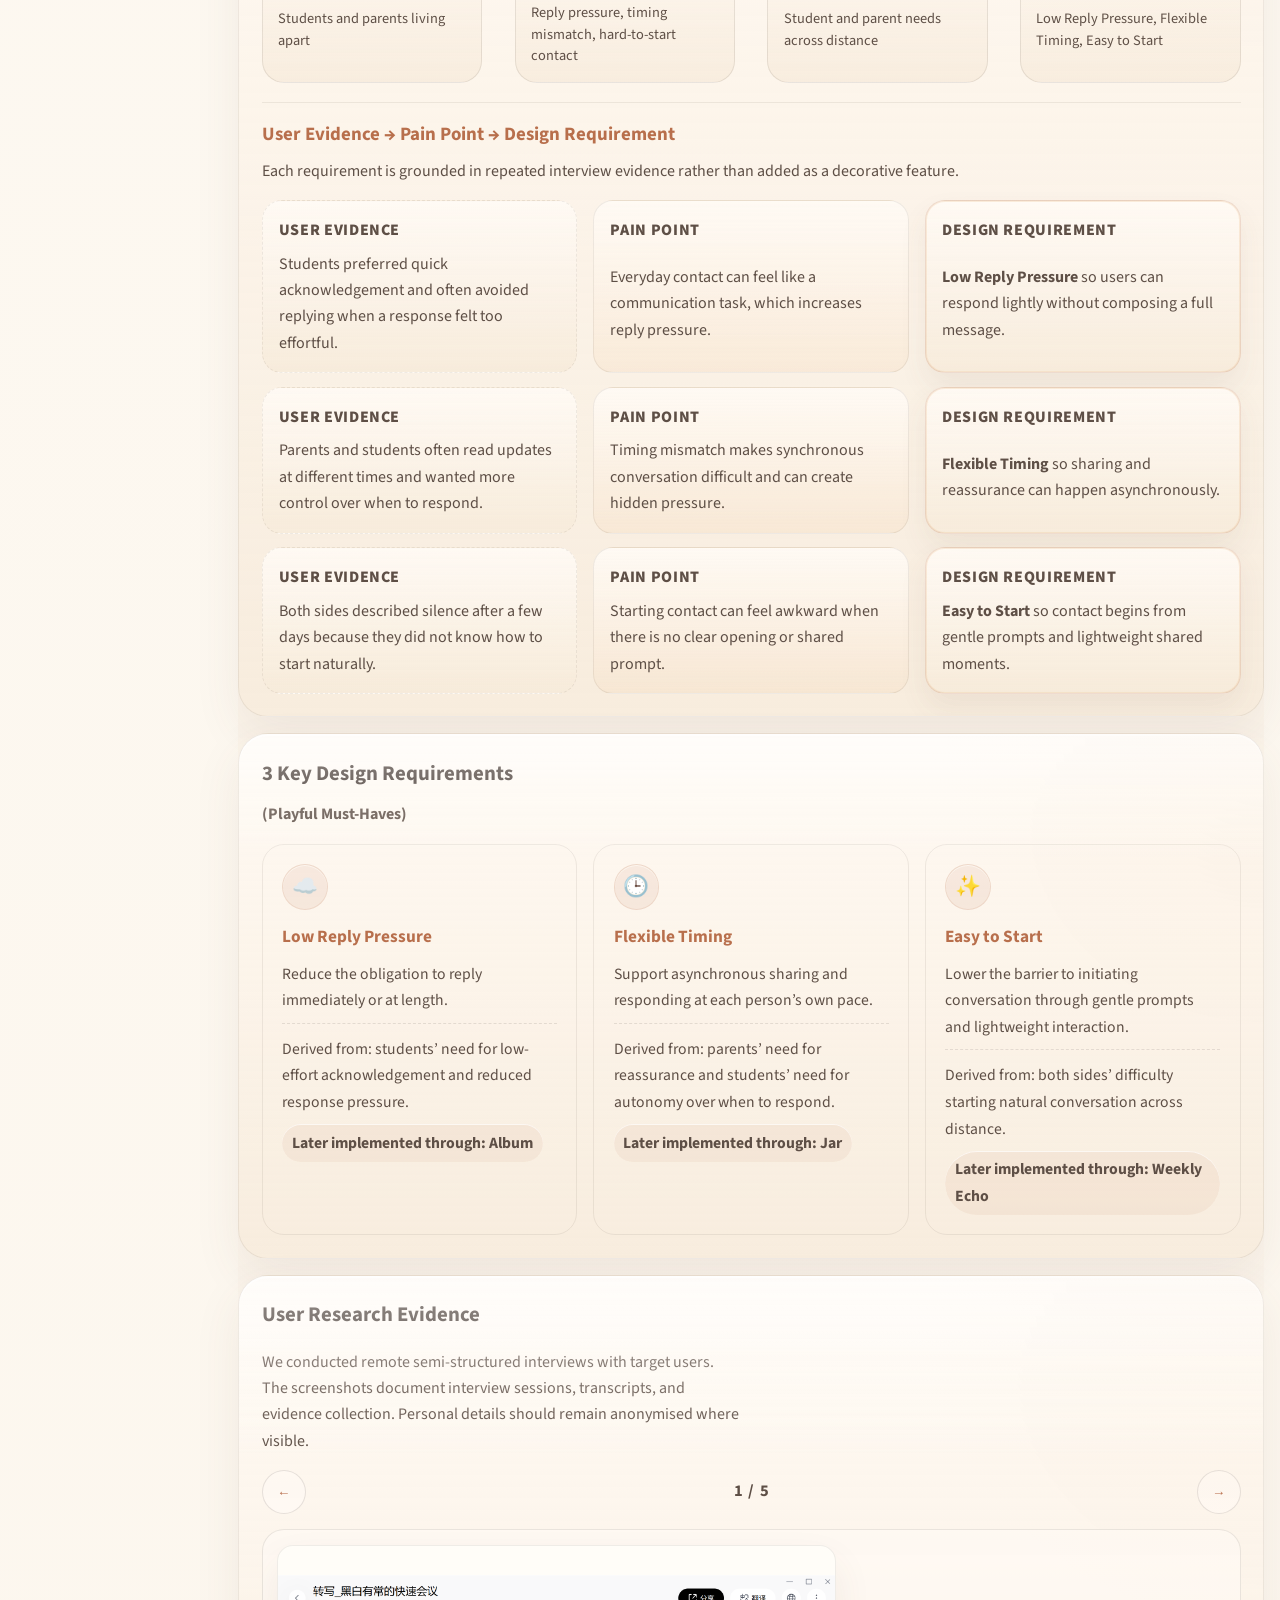
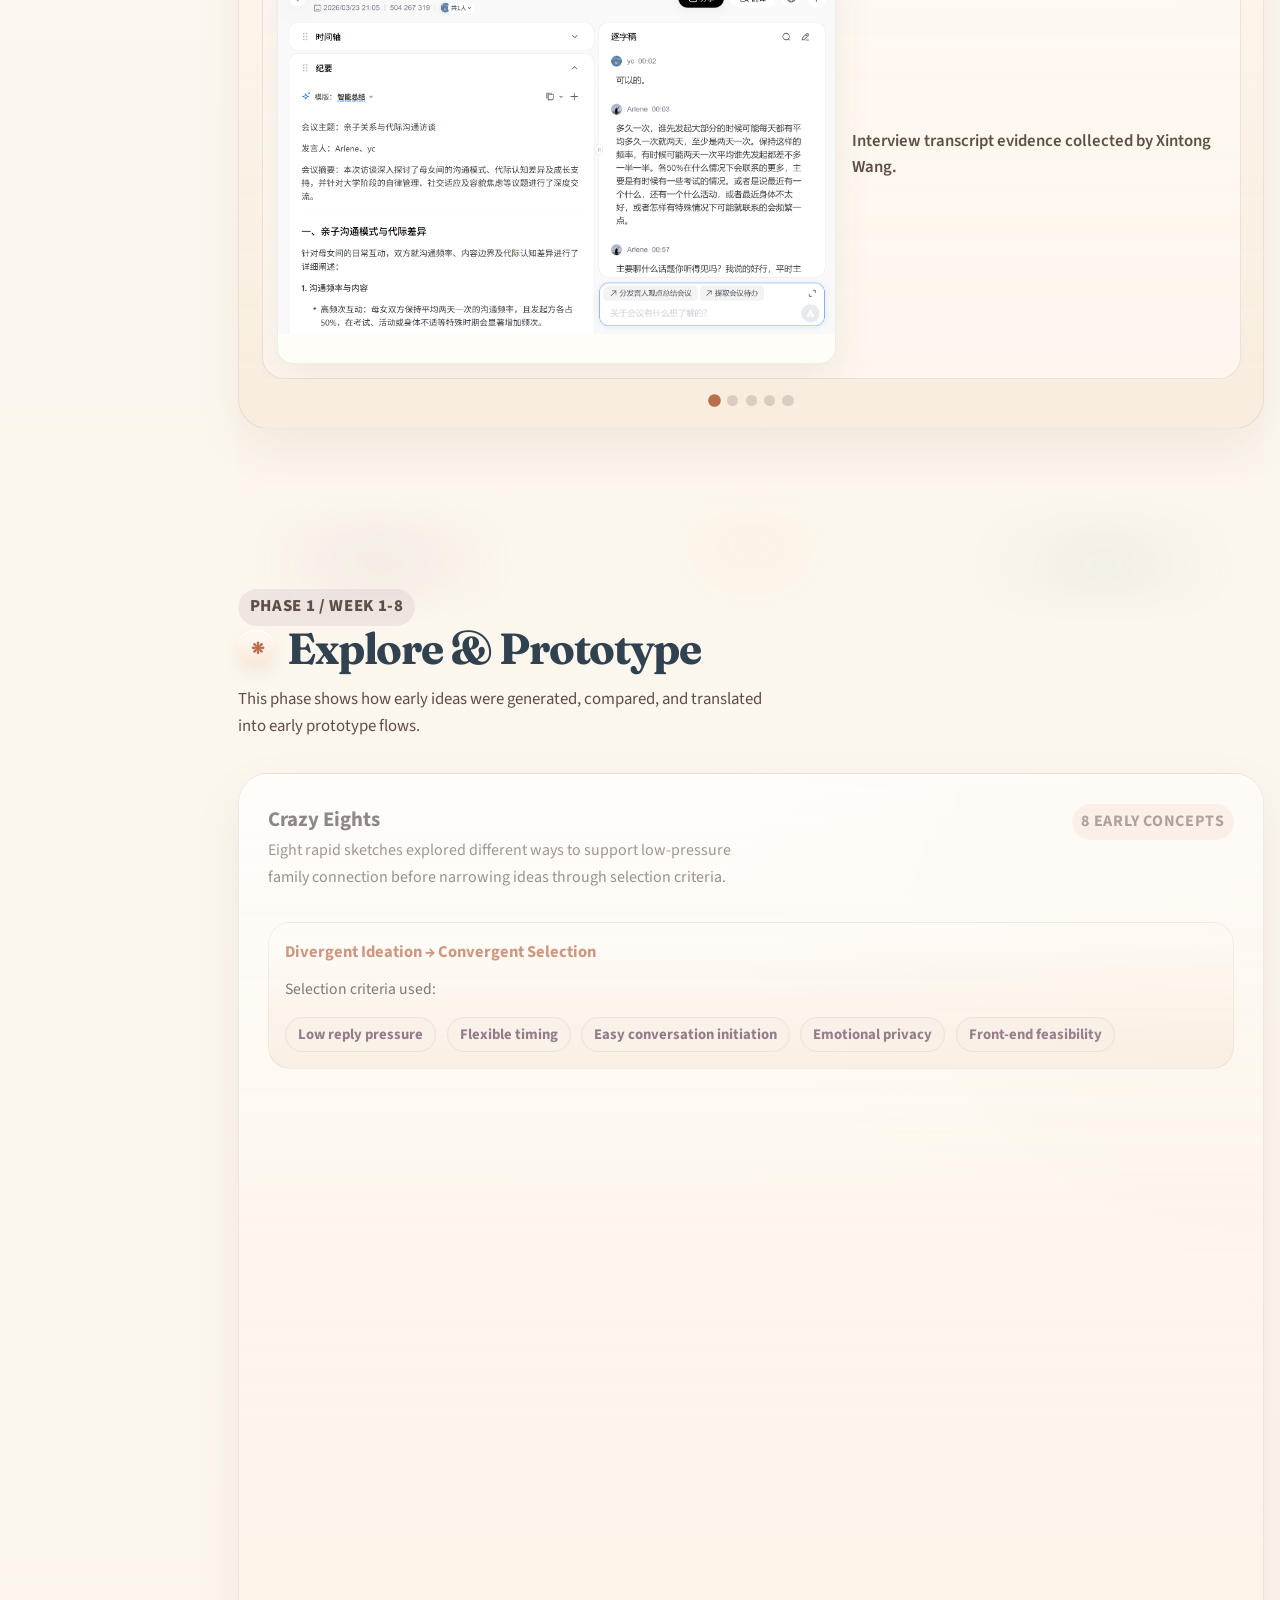
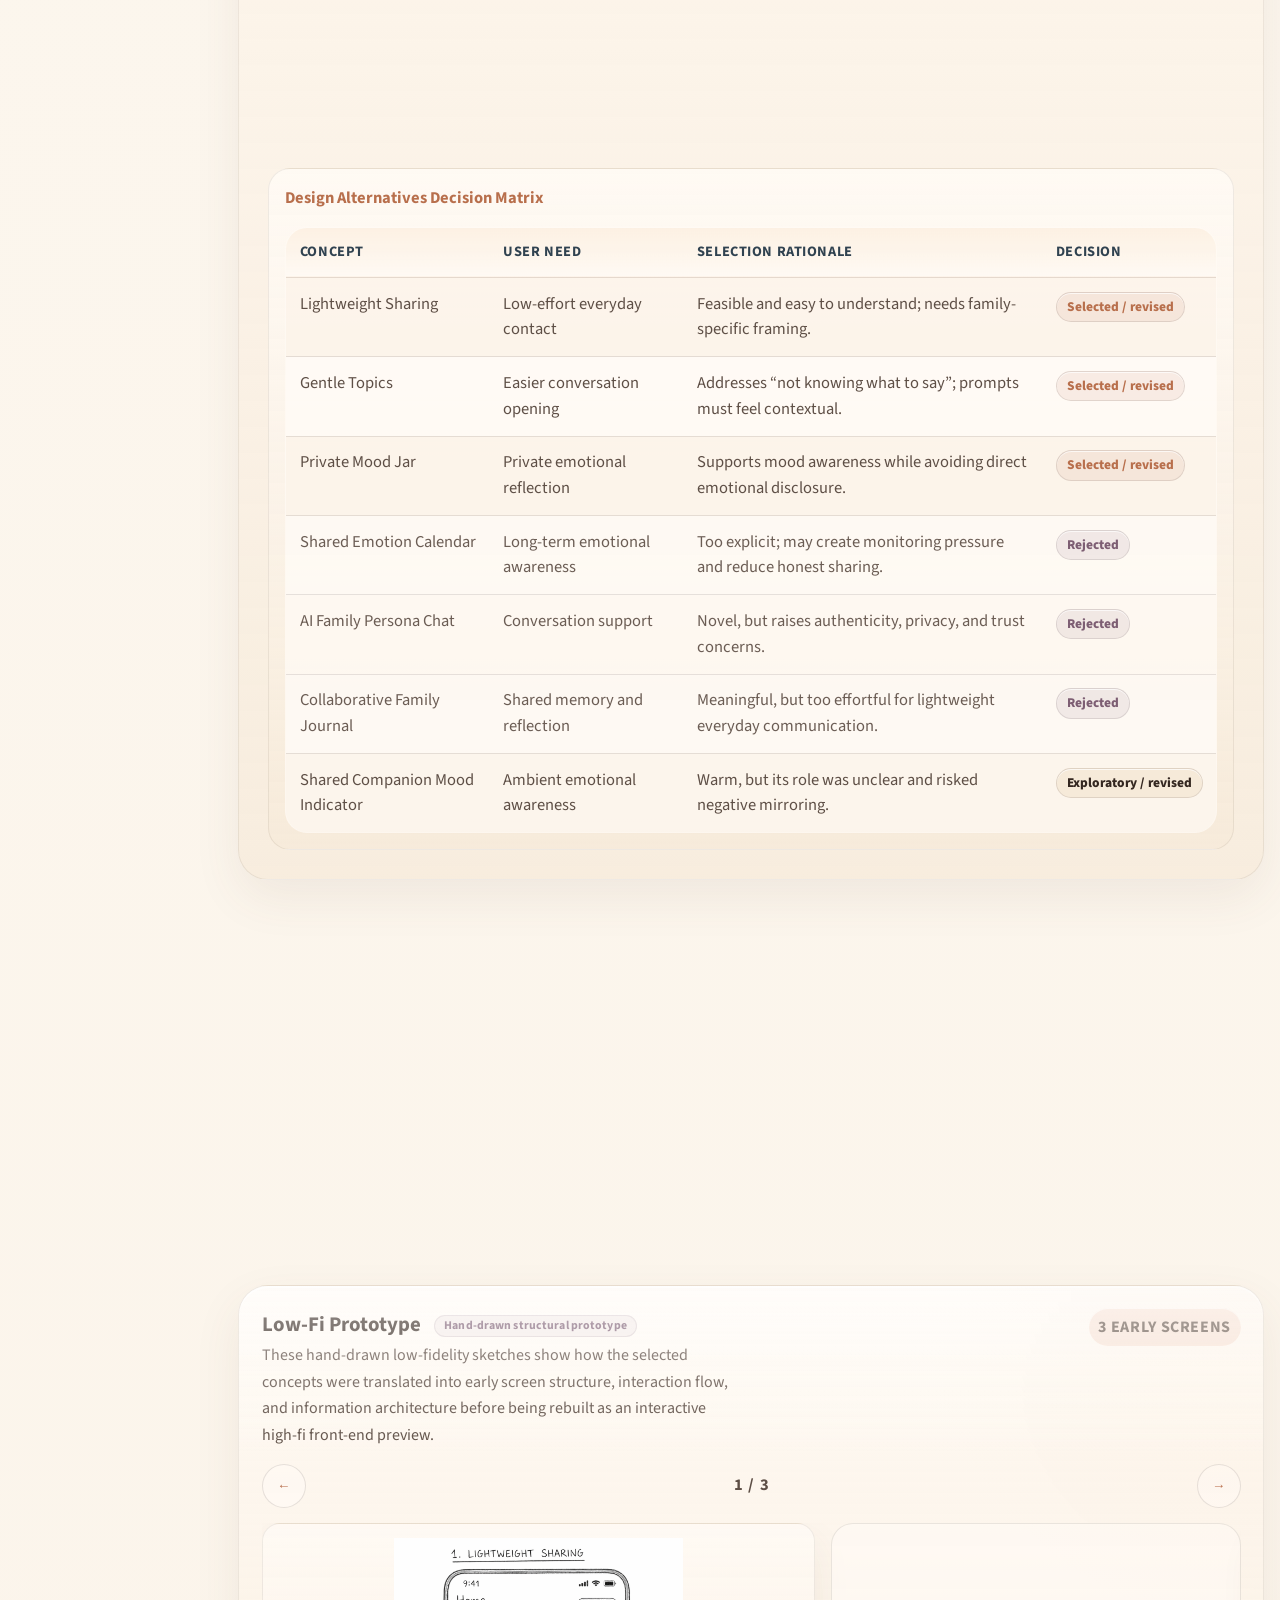
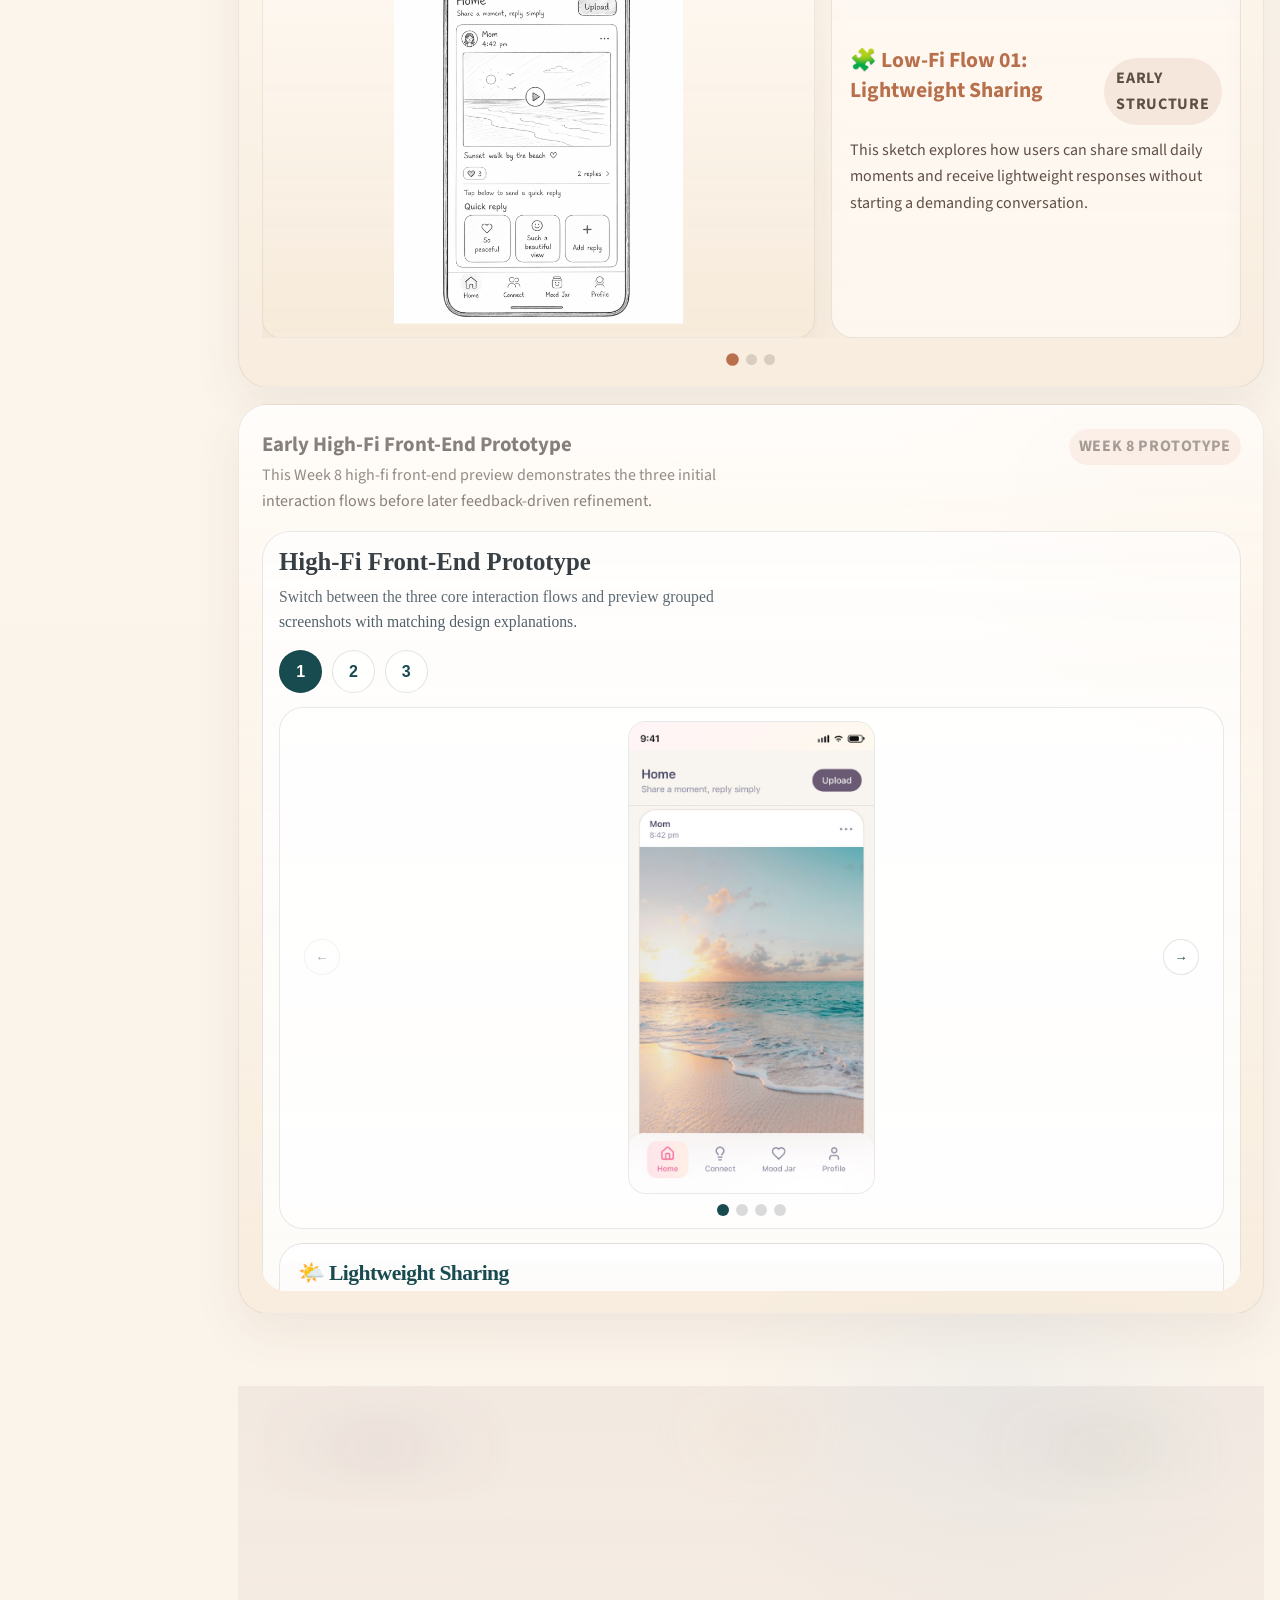
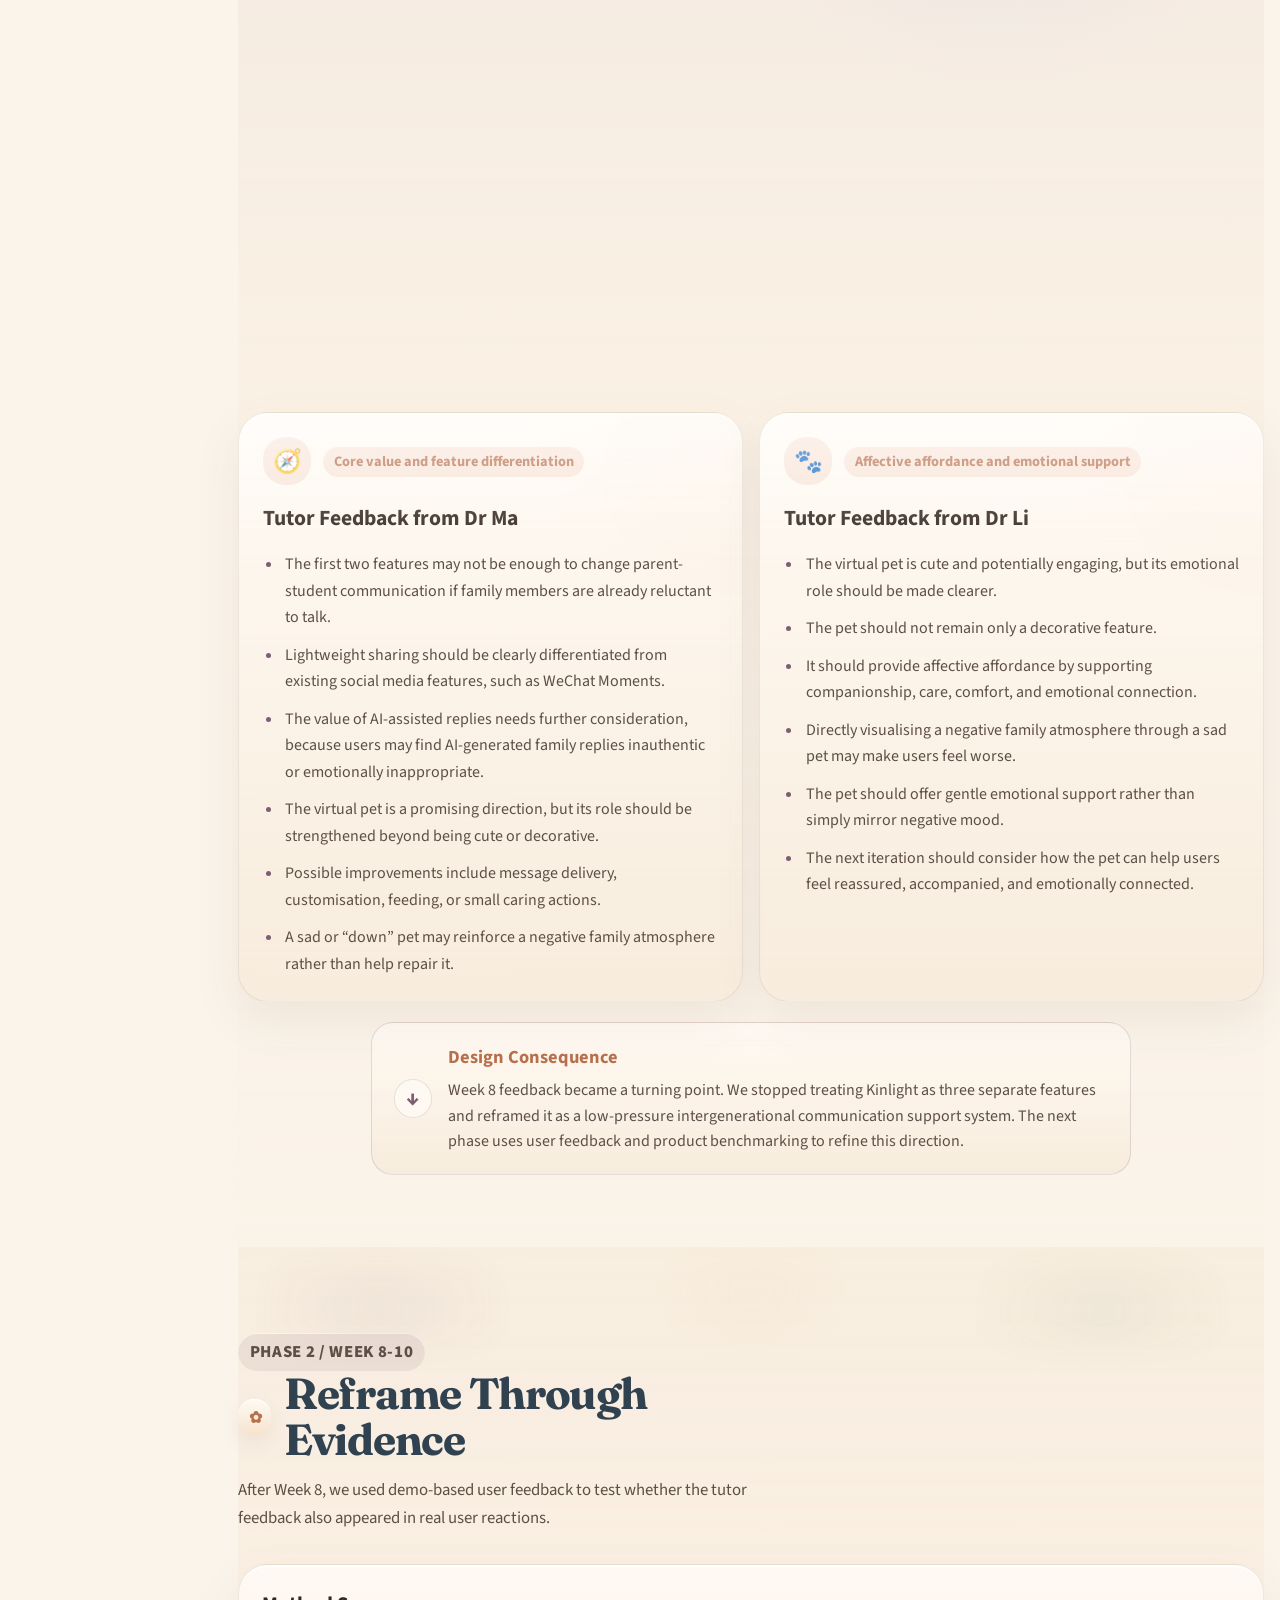
==== commit 274f596c: "小狗添加" ====
--- a/index.html
+++ b/index.html
@@ -20,6 +20,9 @@
 <body>
   <a class="skip-link" href="#main-content">Skip to main content</a>
   <div class="scroll-progress" aria-hidden="true"></div>
+  <div class="corner-dog-companion" aria-hidden="true">
+    <img src="figure/dog1.png" alt="">
+  </div>
 
   <header class="site-header" id="top">
     <div class="container header-inner">
--- a/styles.css
+++ b/styles.css
@@ -324,6 +324,39 @@
   flex-direction: column;
   justify-content: space-between;
   padding: clamp(1.8rem, 3vw, 2.7rem);
+  z-index: 1;
+}
+
+.corner-dog-companion {
+  position: fixed;
+  top: 5rem;
+  right: 0.2rem;
+  width: clamp(98px, 8.6vw, 118px);
+  z-index: 48;
+  pointer-events: none;
+  overflow: visible;
+  transform: rotate(-3deg);
+  transform-origin: bottom center;
+  animation: corner-dog-settle 420ms var(--ease-soft) both;
+}
+
+.corner-dog-companion img {
+  display: block;
+  width: 100%;
+  height: auto;
+  filter: drop-shadow(0 8px 14px rgba(74, 51, 38, 0.18));
+}
+
+@keyframes corner-dog-settle {
+  from {
+    opacity: 0;
+    transform: translateY(4px) rotate(-3deg);
+  }
+
+  to {
+    opacity: 1;
+    transform: translateY(0) rotate(-3deg);
+  }
 }
 
 .hero-panel {
@@ -4829,6 +4862,14 @@
   }
 }
 
+@media (max-width: 1024px) {
+  .corner-dog-companion {
+    top: 5.1rem;
+    right: 0.35rem;
+    width: clamp(78px, 8vw, 90px);
+  }
+}
+
 @media (max-width: 980px) {
   .evaluation-chip-grid,
   .evaluation-metric-grid {
@@ -4892,6 +4933,12 @@
   }
 }
 
+@media (max-width: 768px) {
+  .corner-dog-companion {
+    display: none;
+  }
+}
+
 @media (max-width: 640px) {
   .evaluation-chip-grid,
   .evaluation-metric-grid,
@@ -4948,3 +4995,11 @@
     font-size: 0.92rem;
   }
 }
+
+@media (prefers-reduced-motion: reduce) {
+  .corner-dog-companion,
+  .corner-dog-companion img {
+    animation: none;
+    transition: none;
+  }
+}
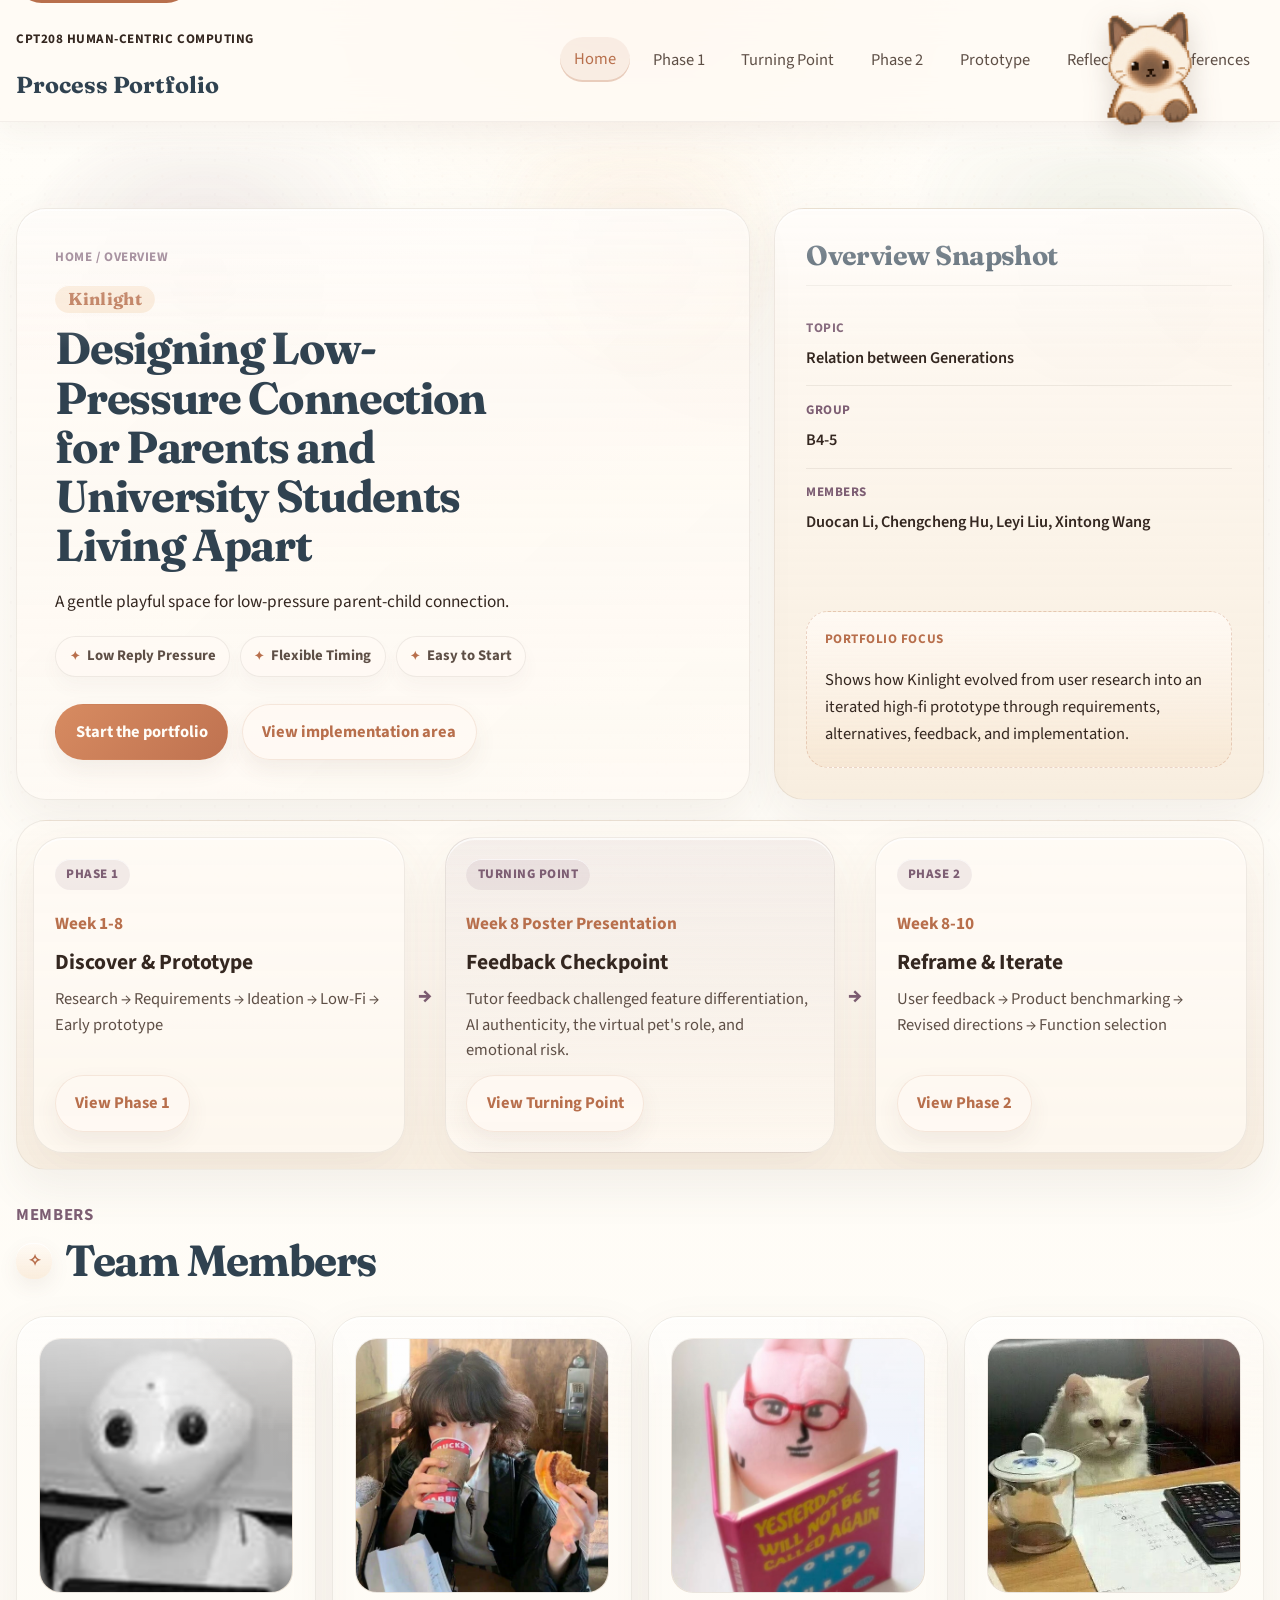
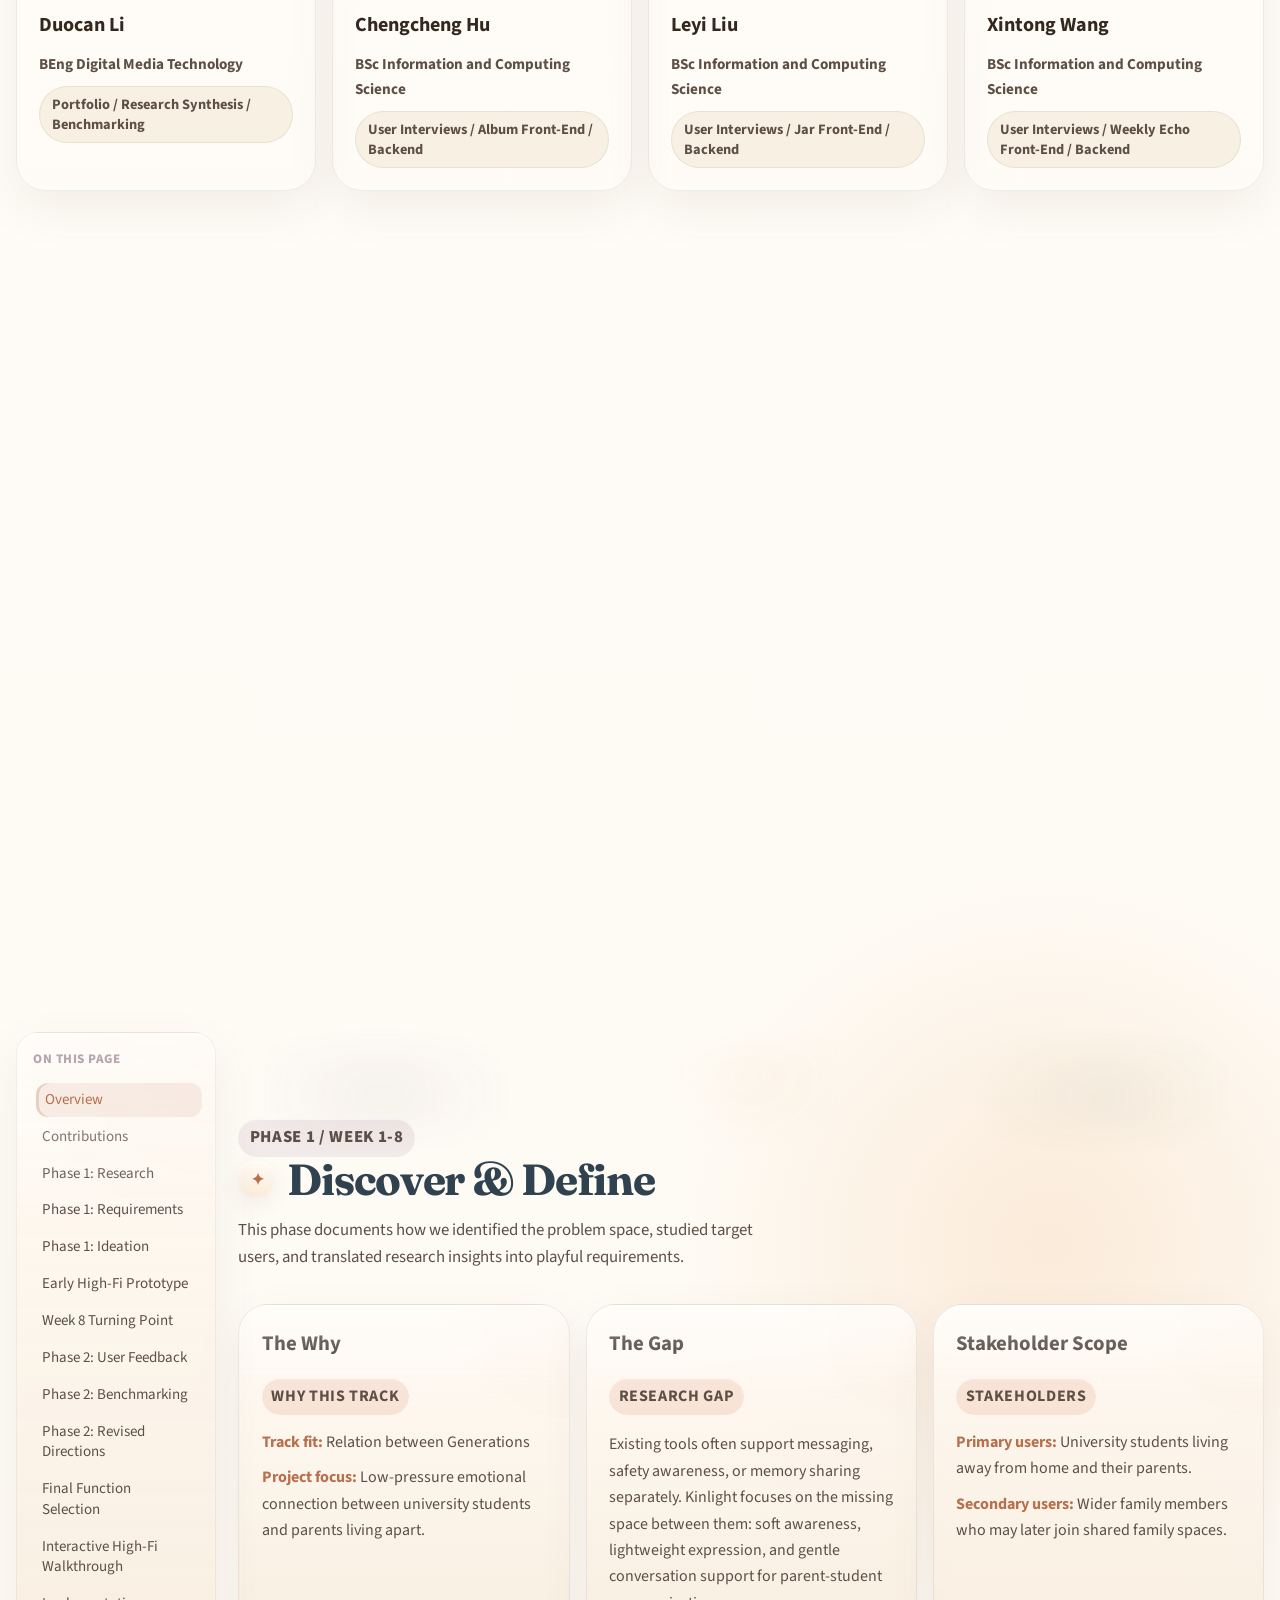
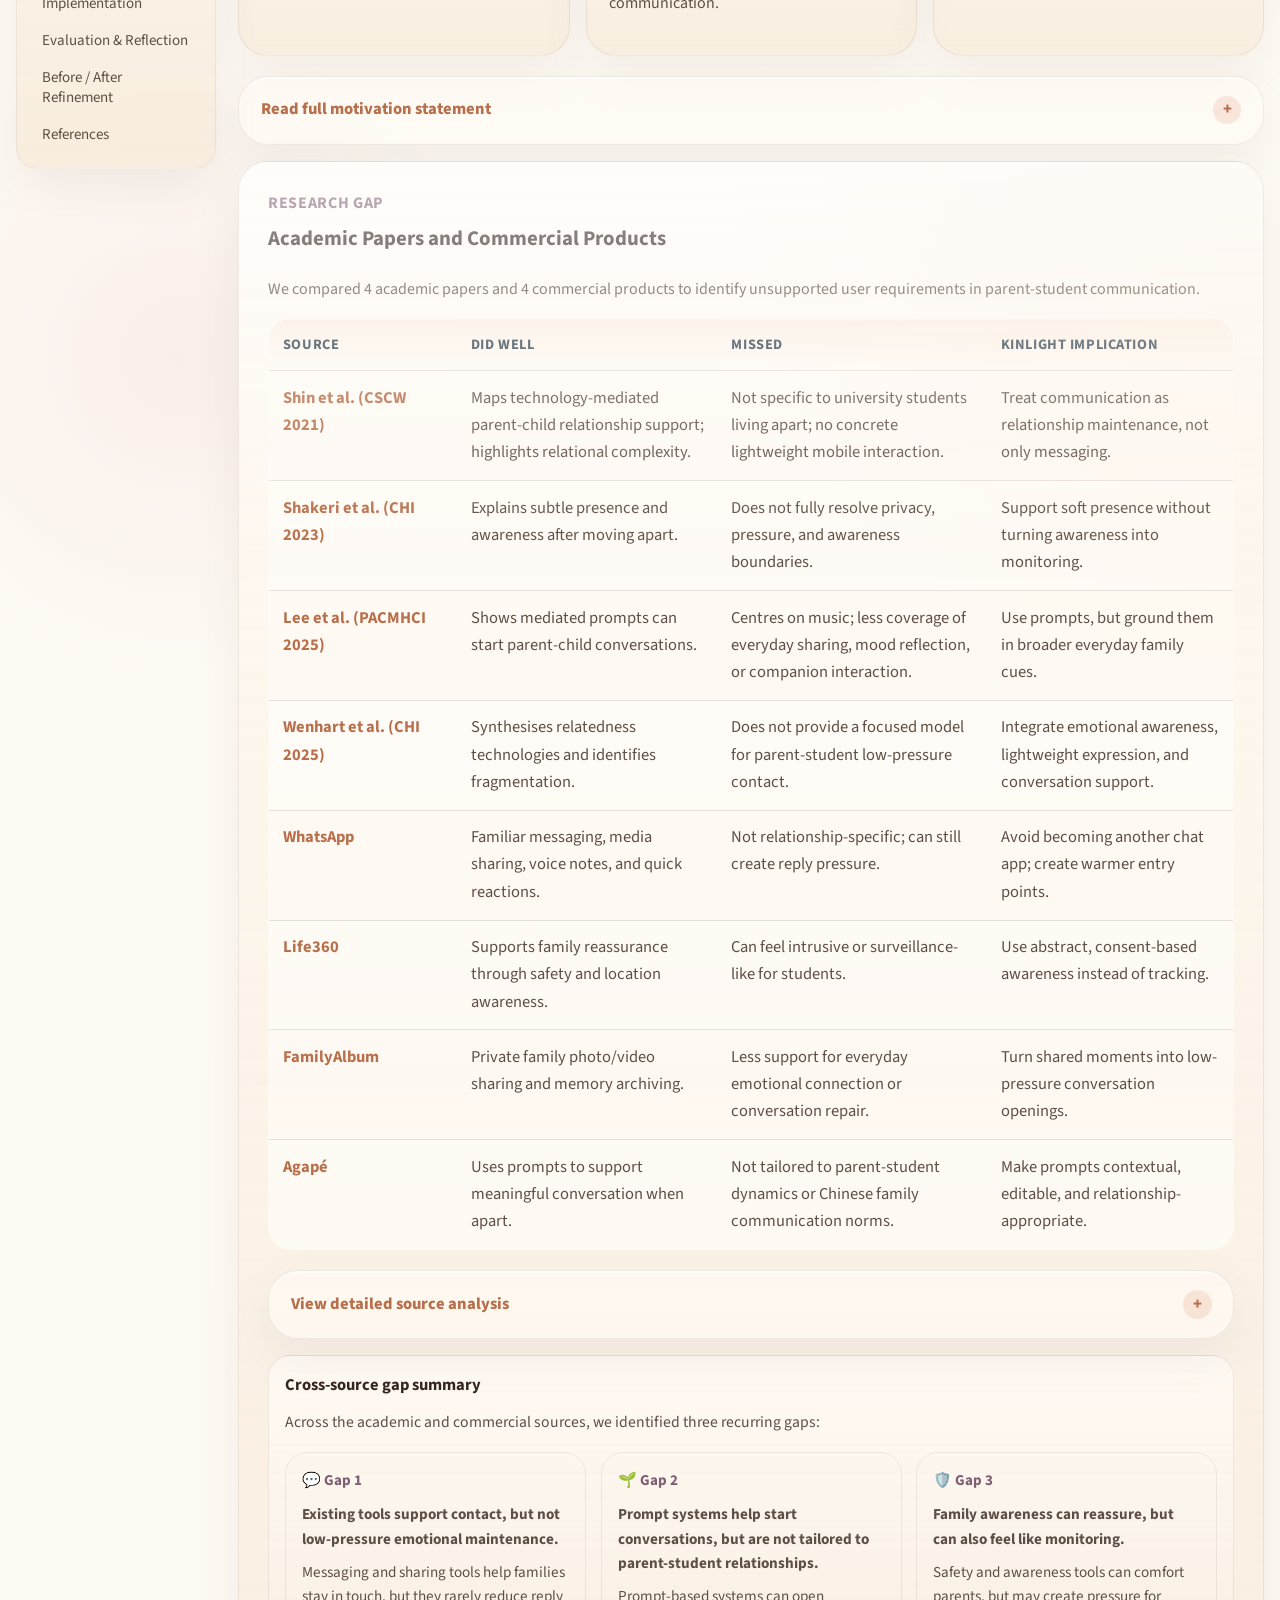
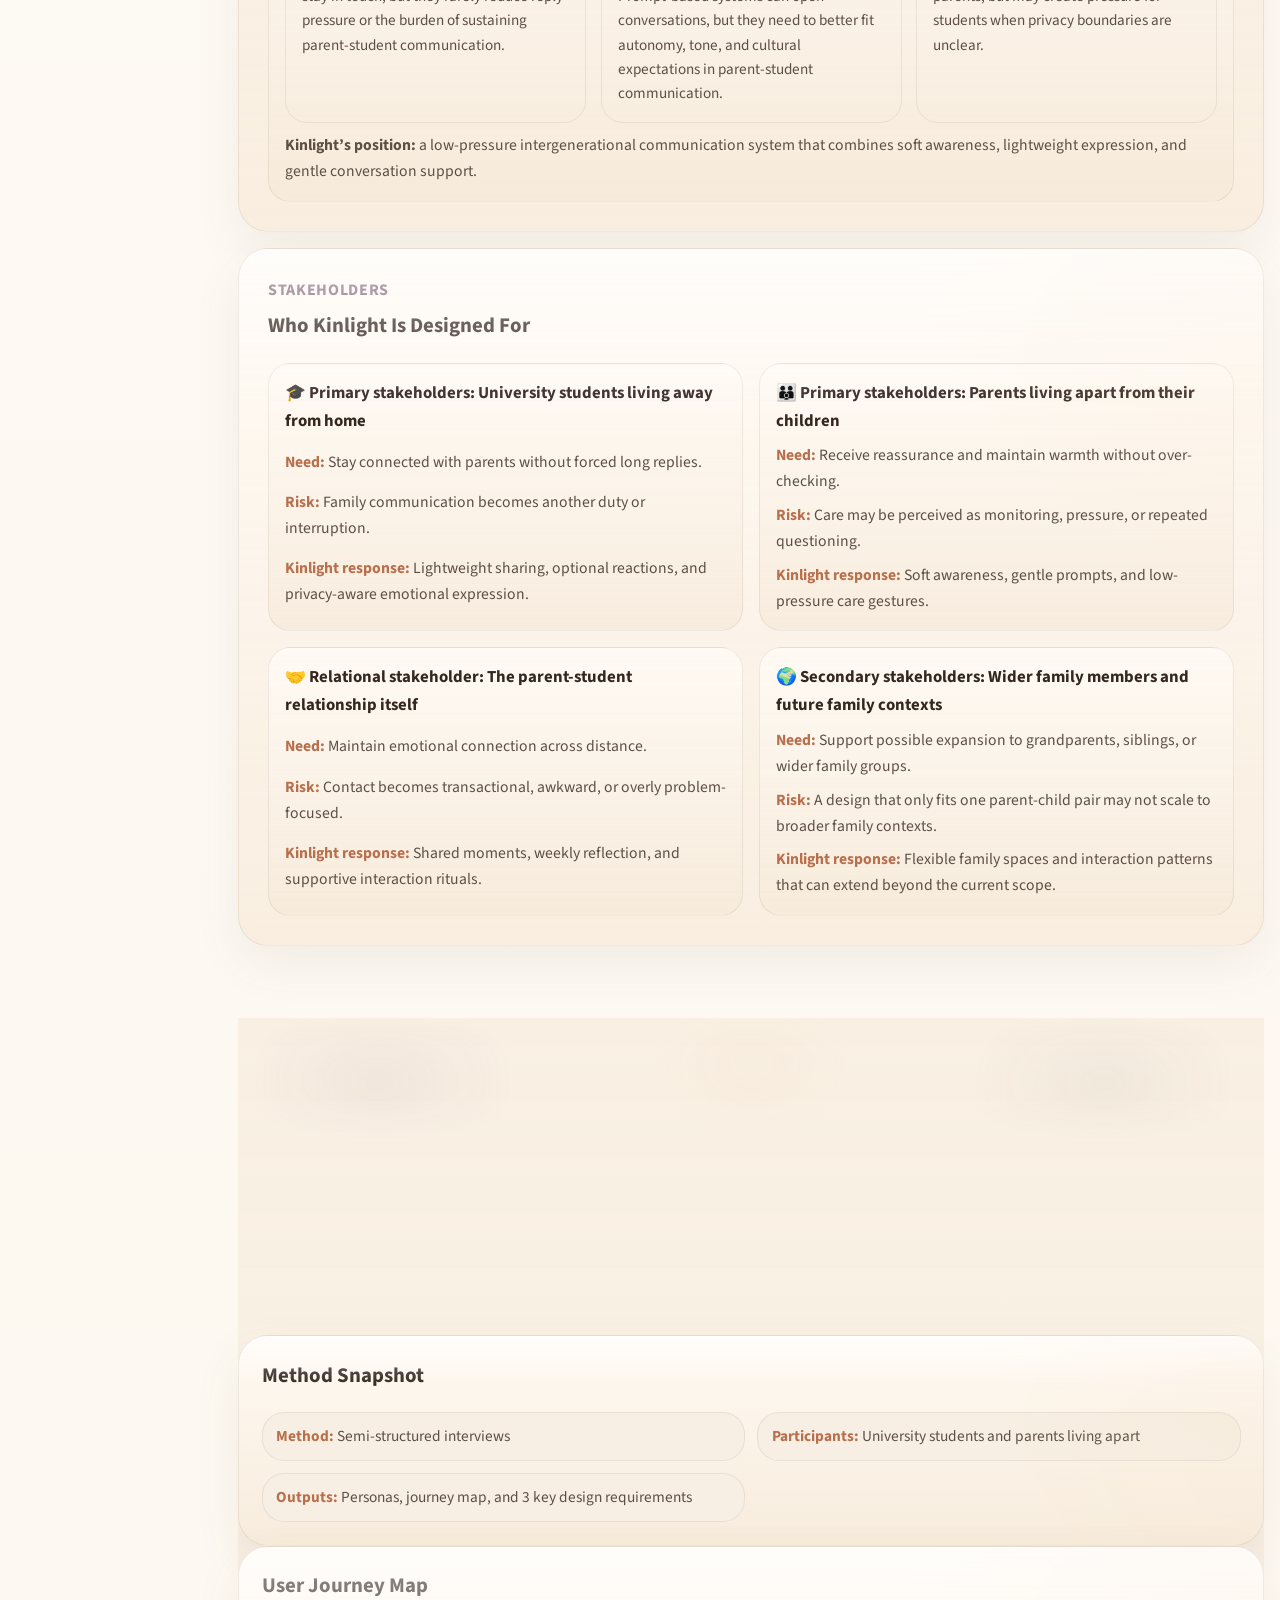
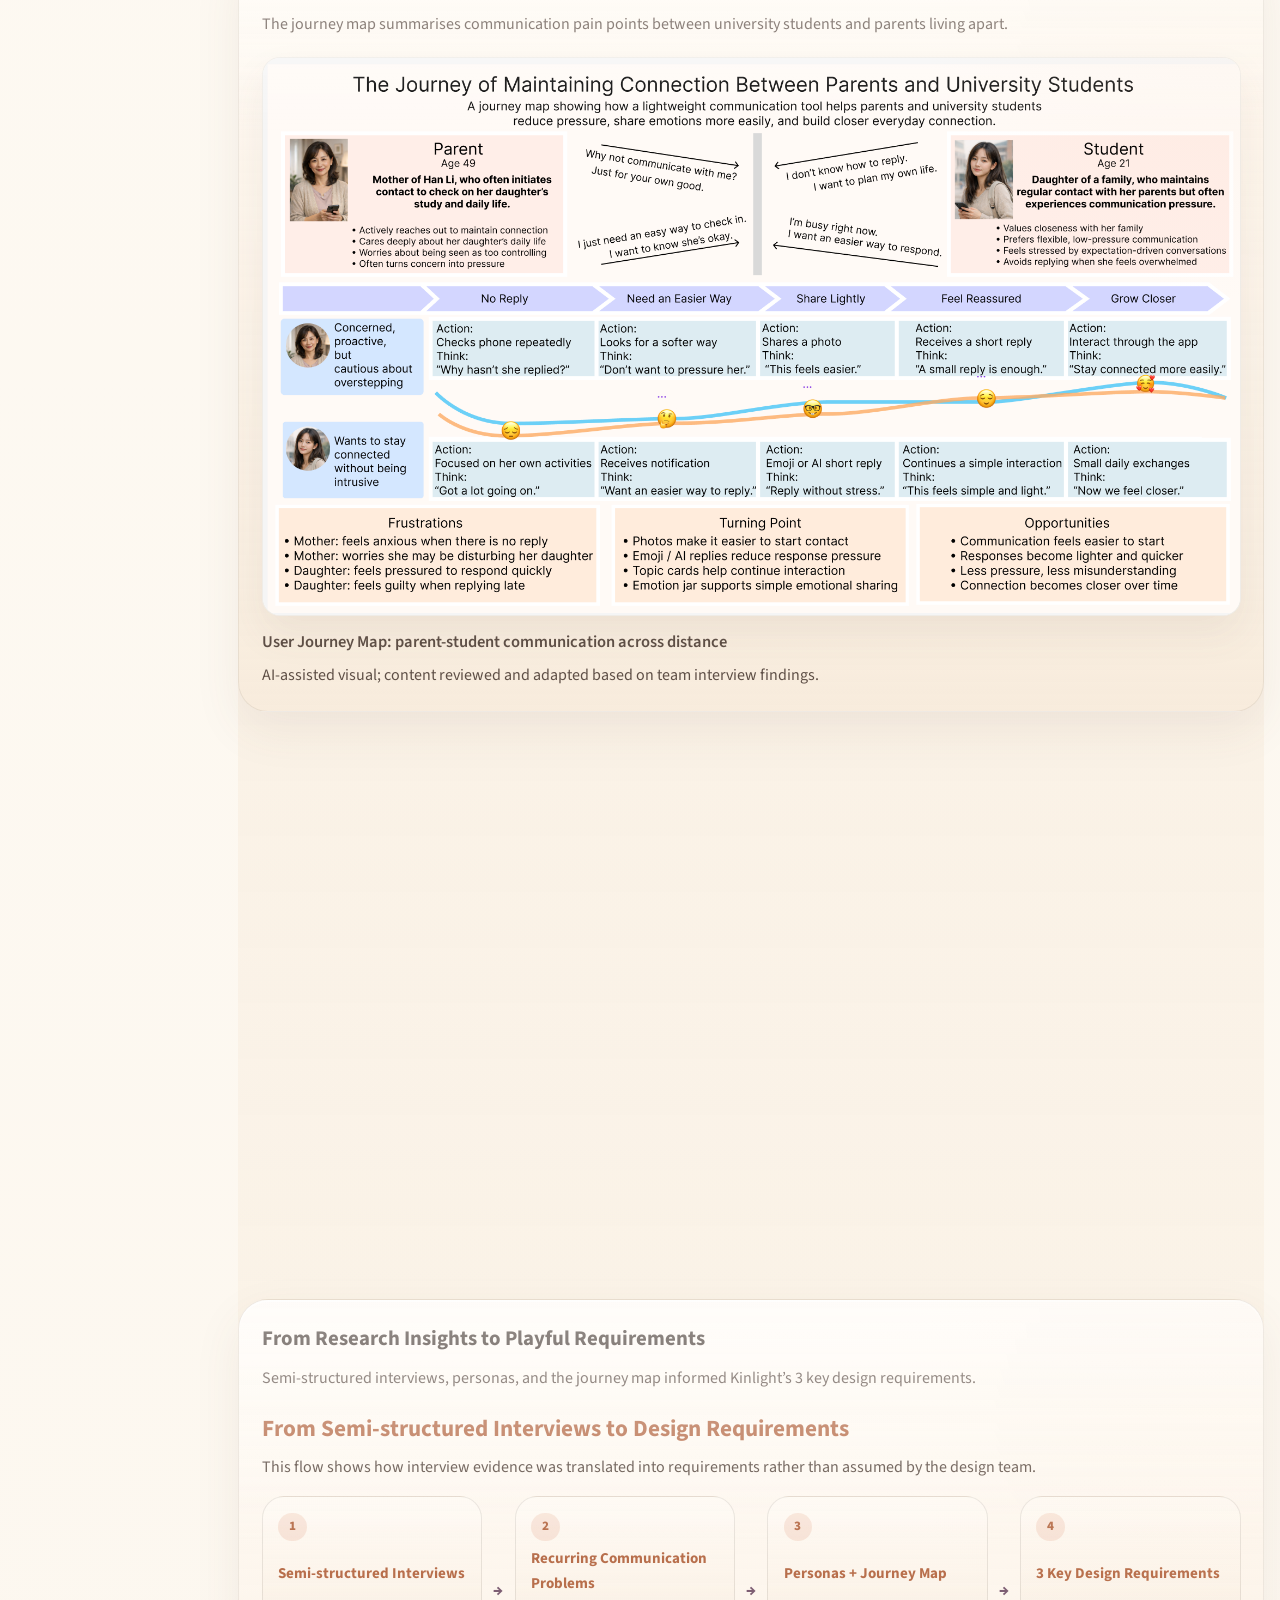
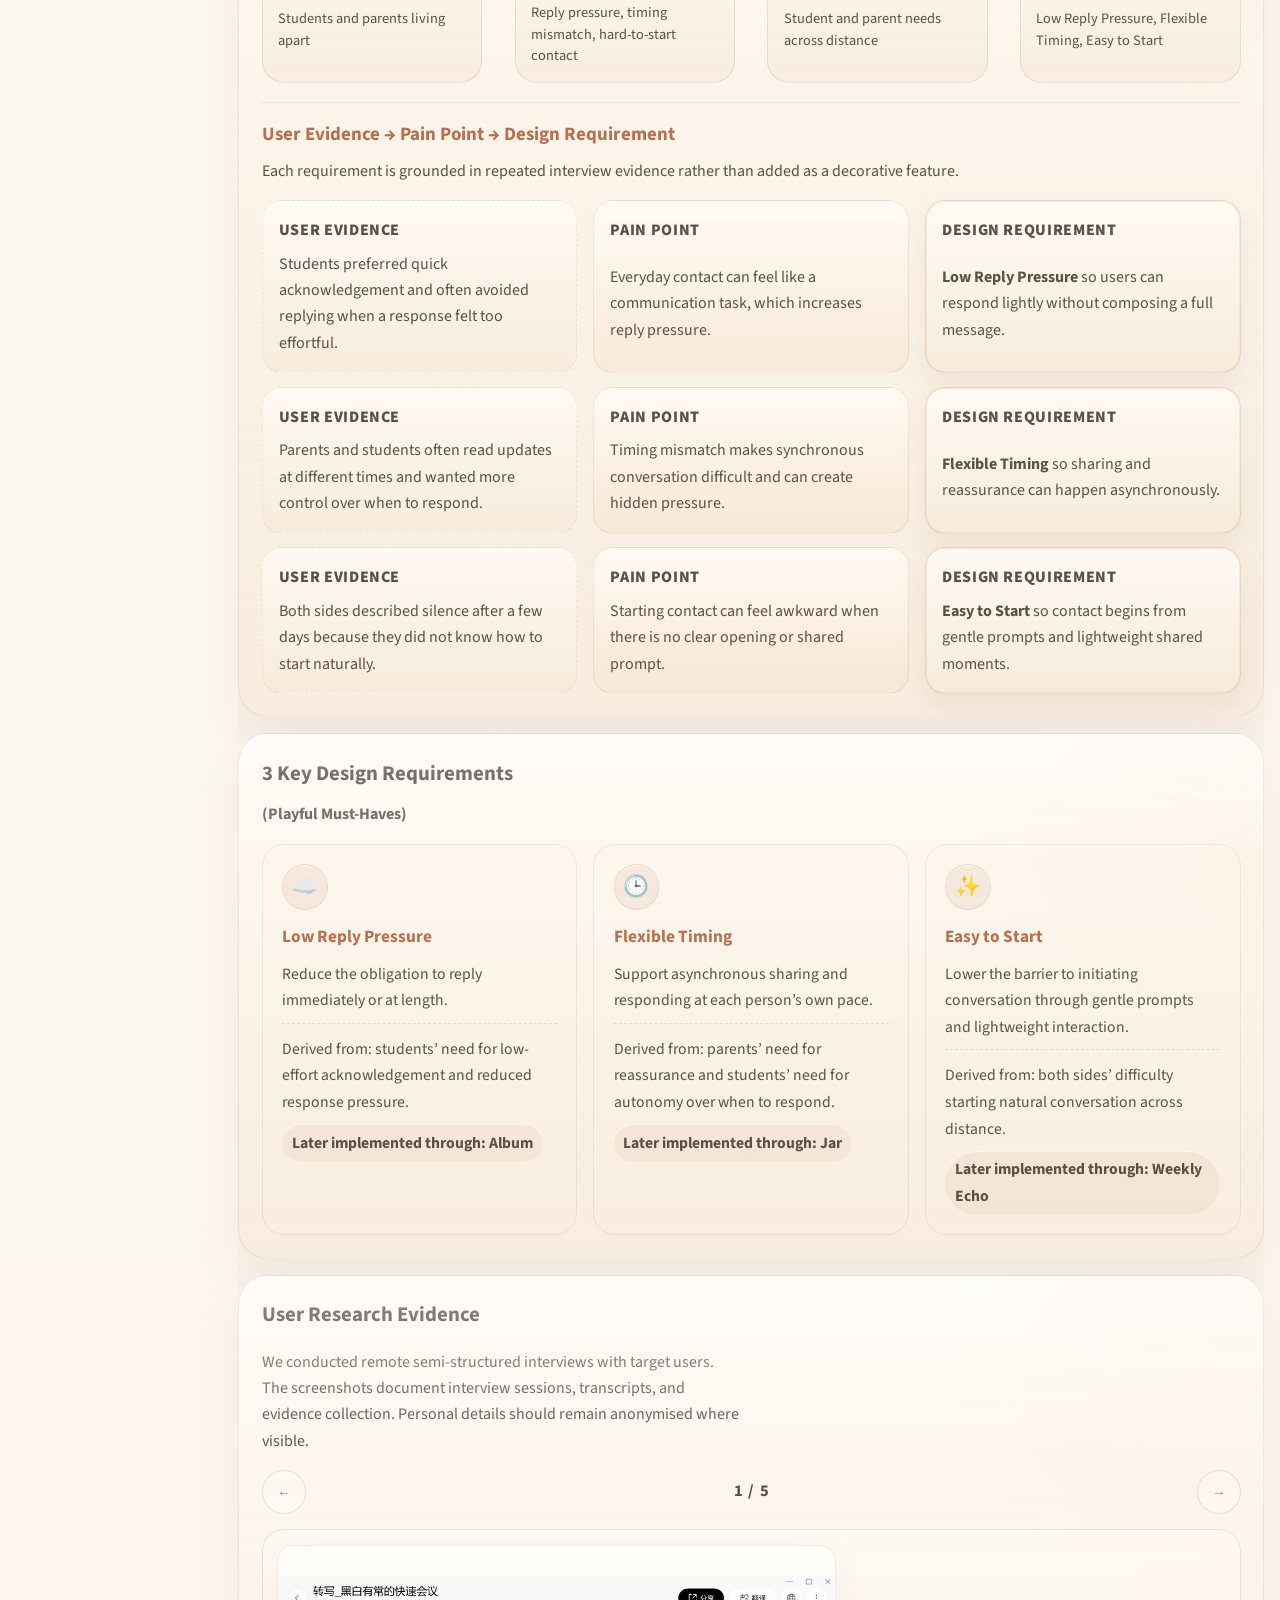
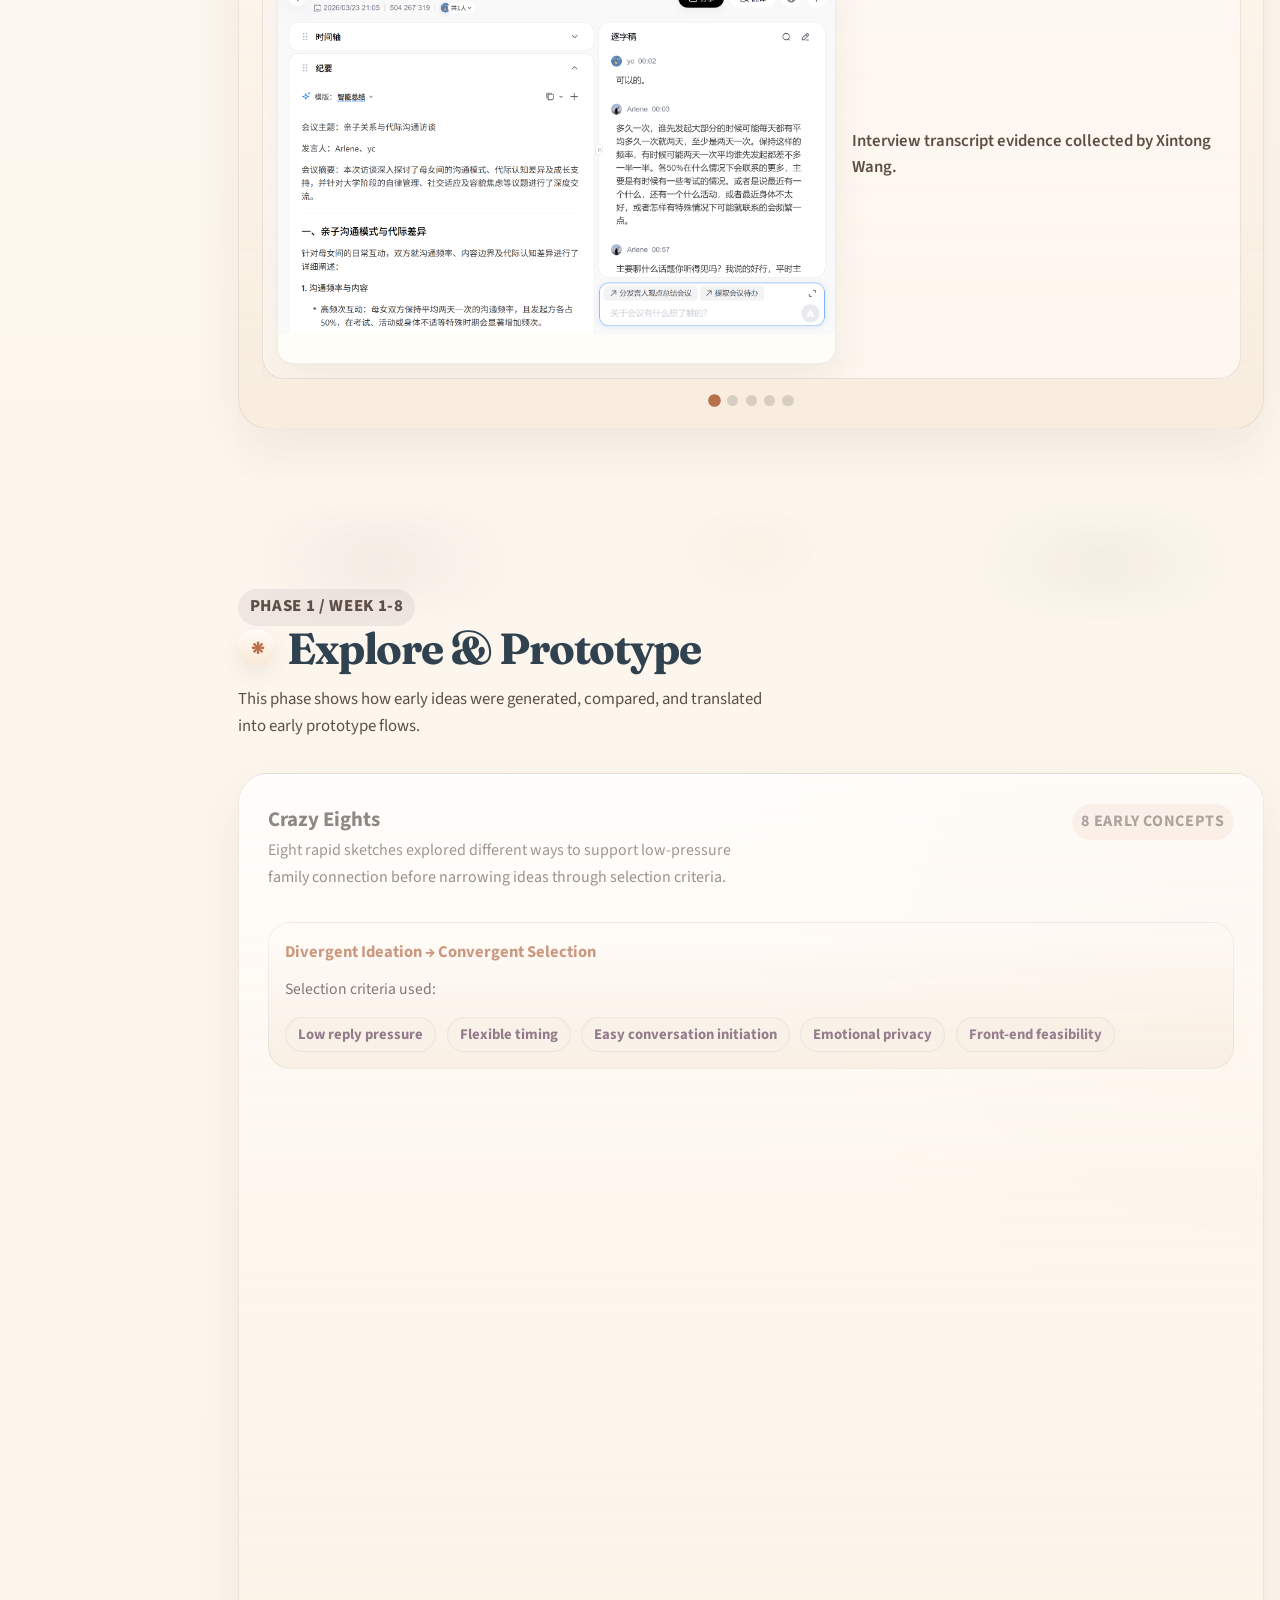
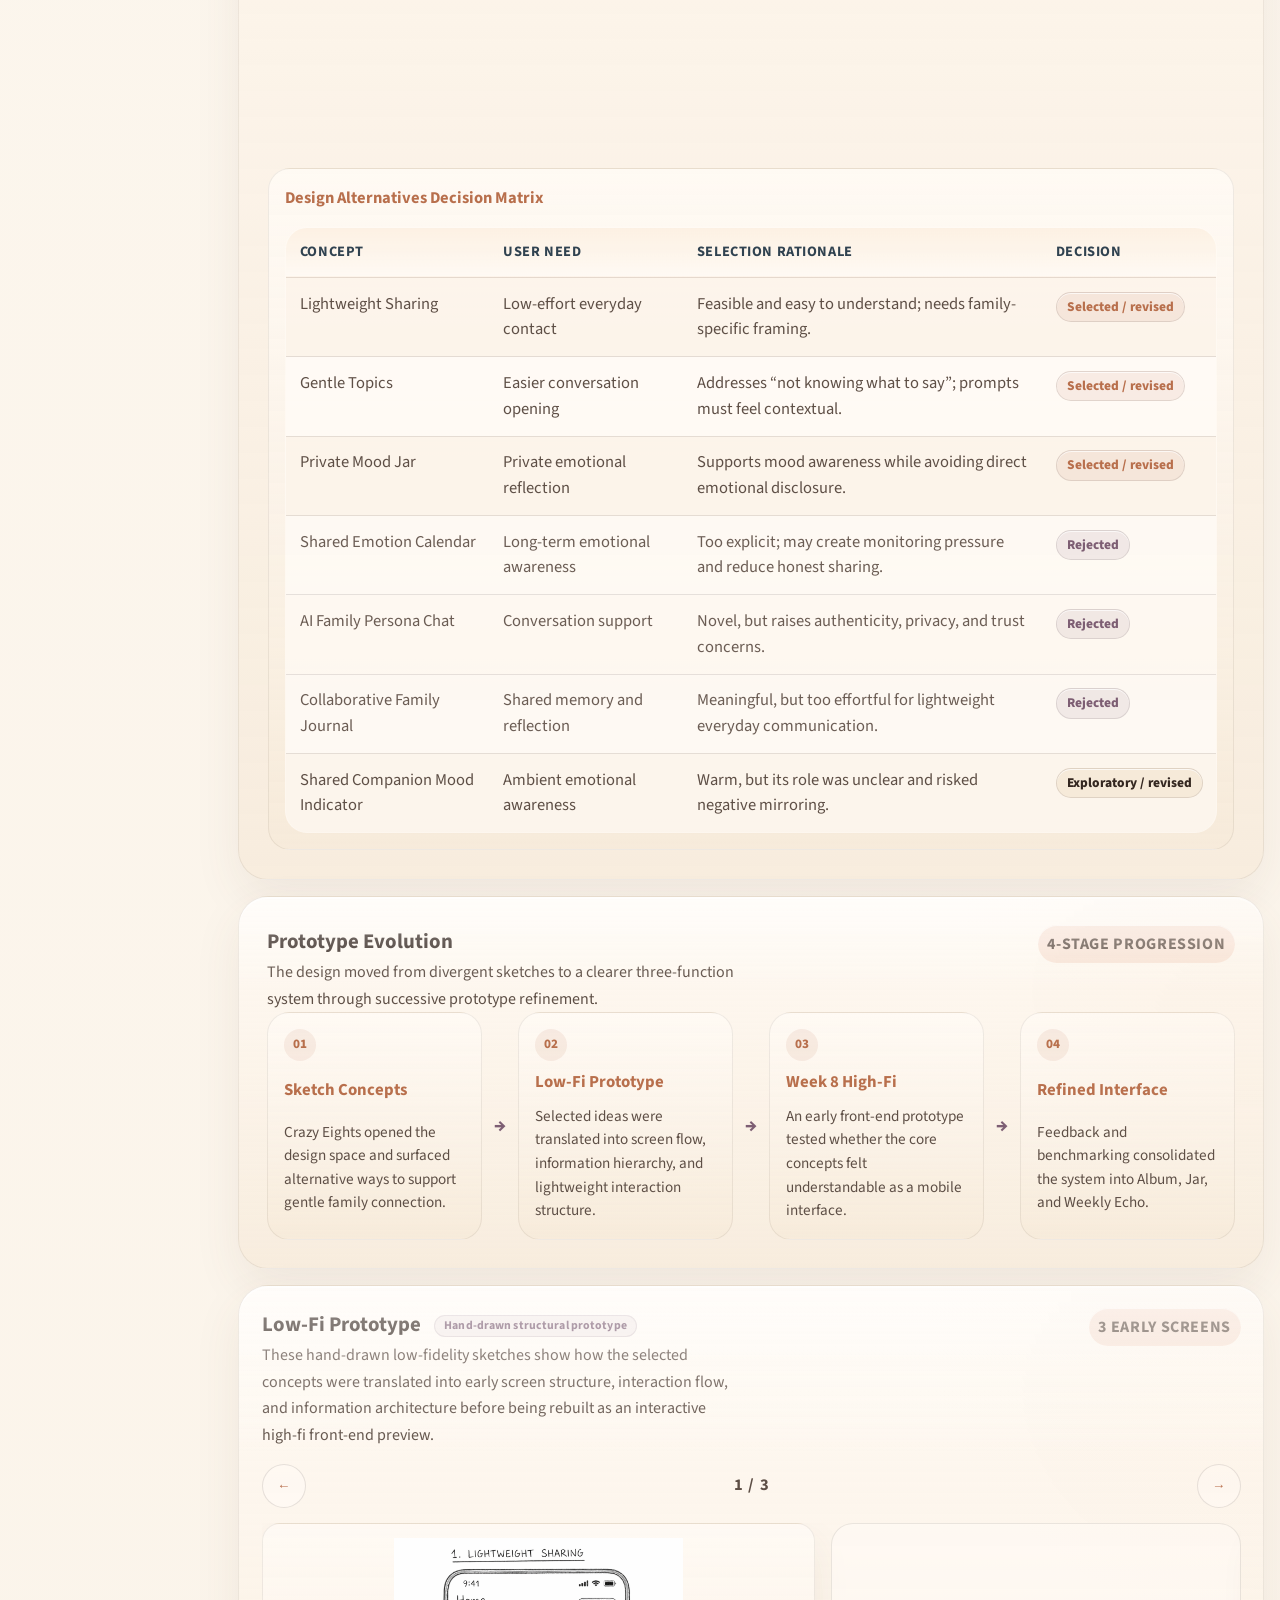
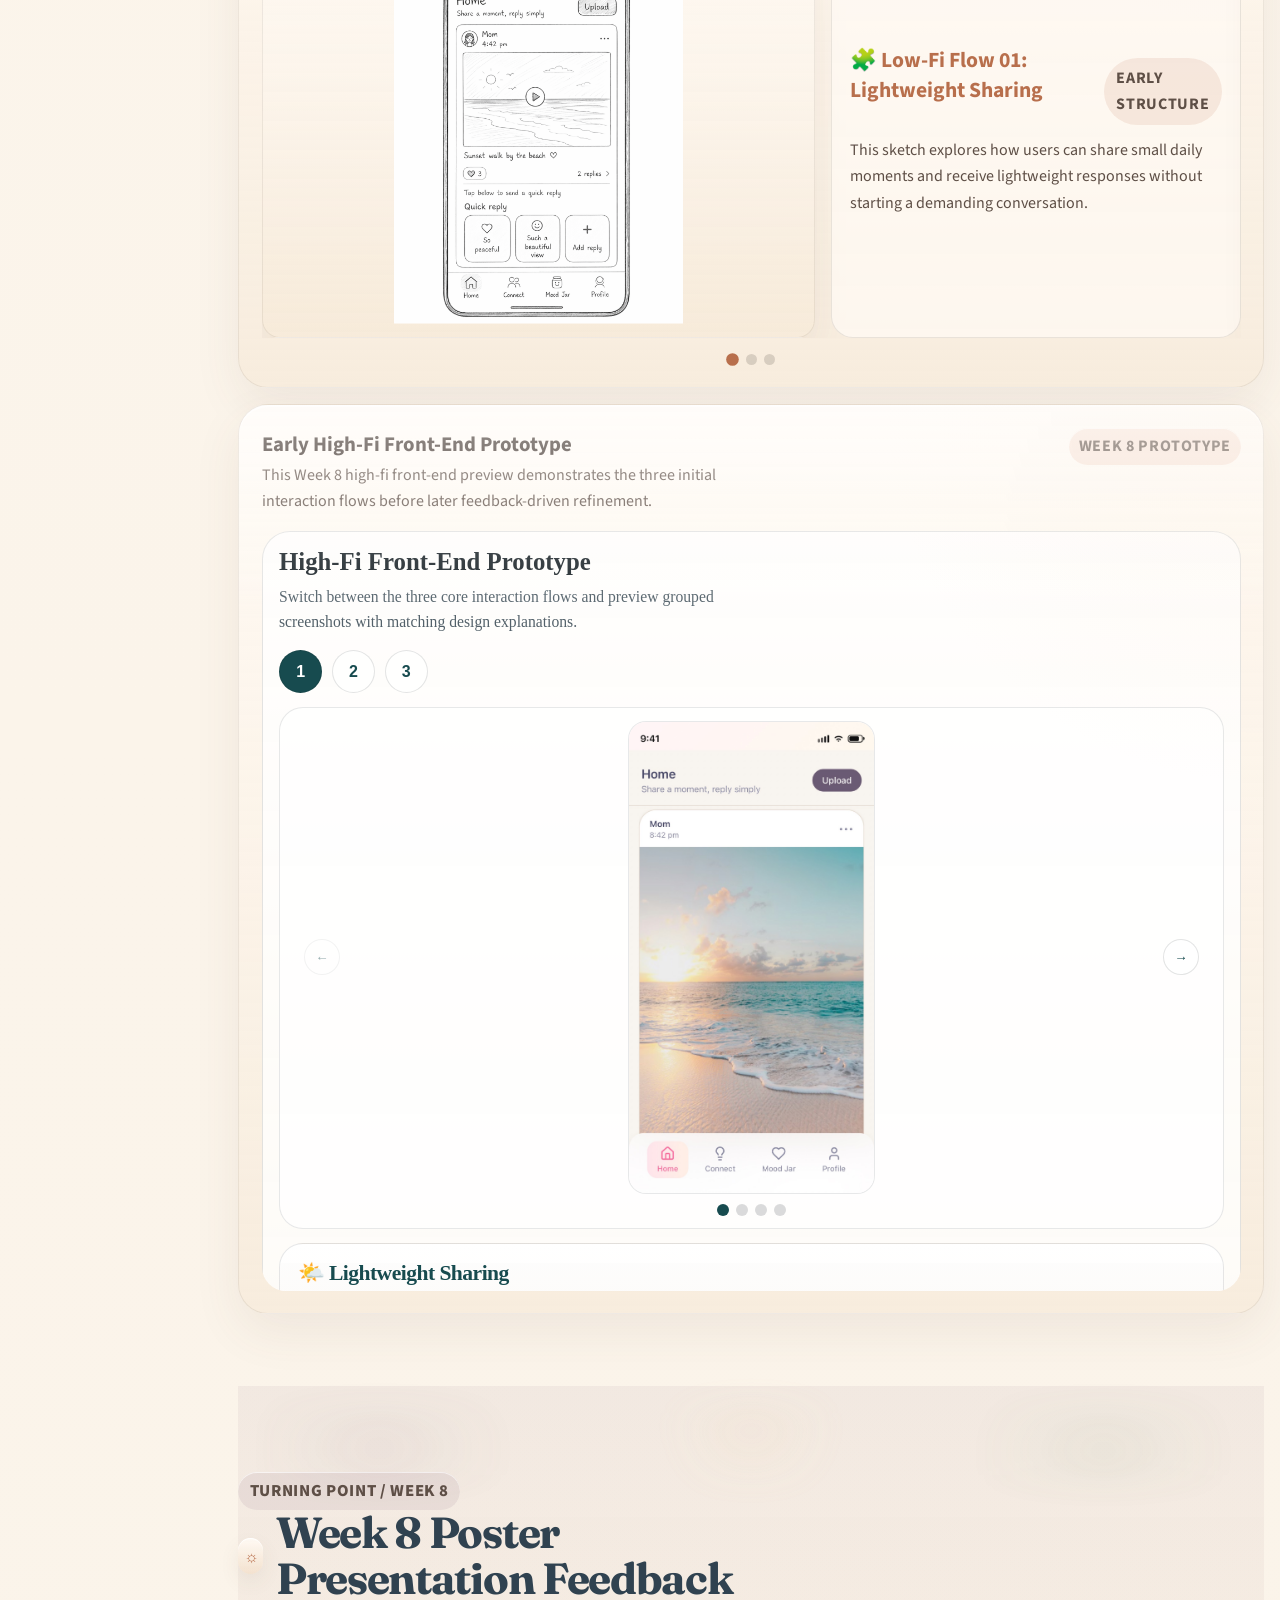
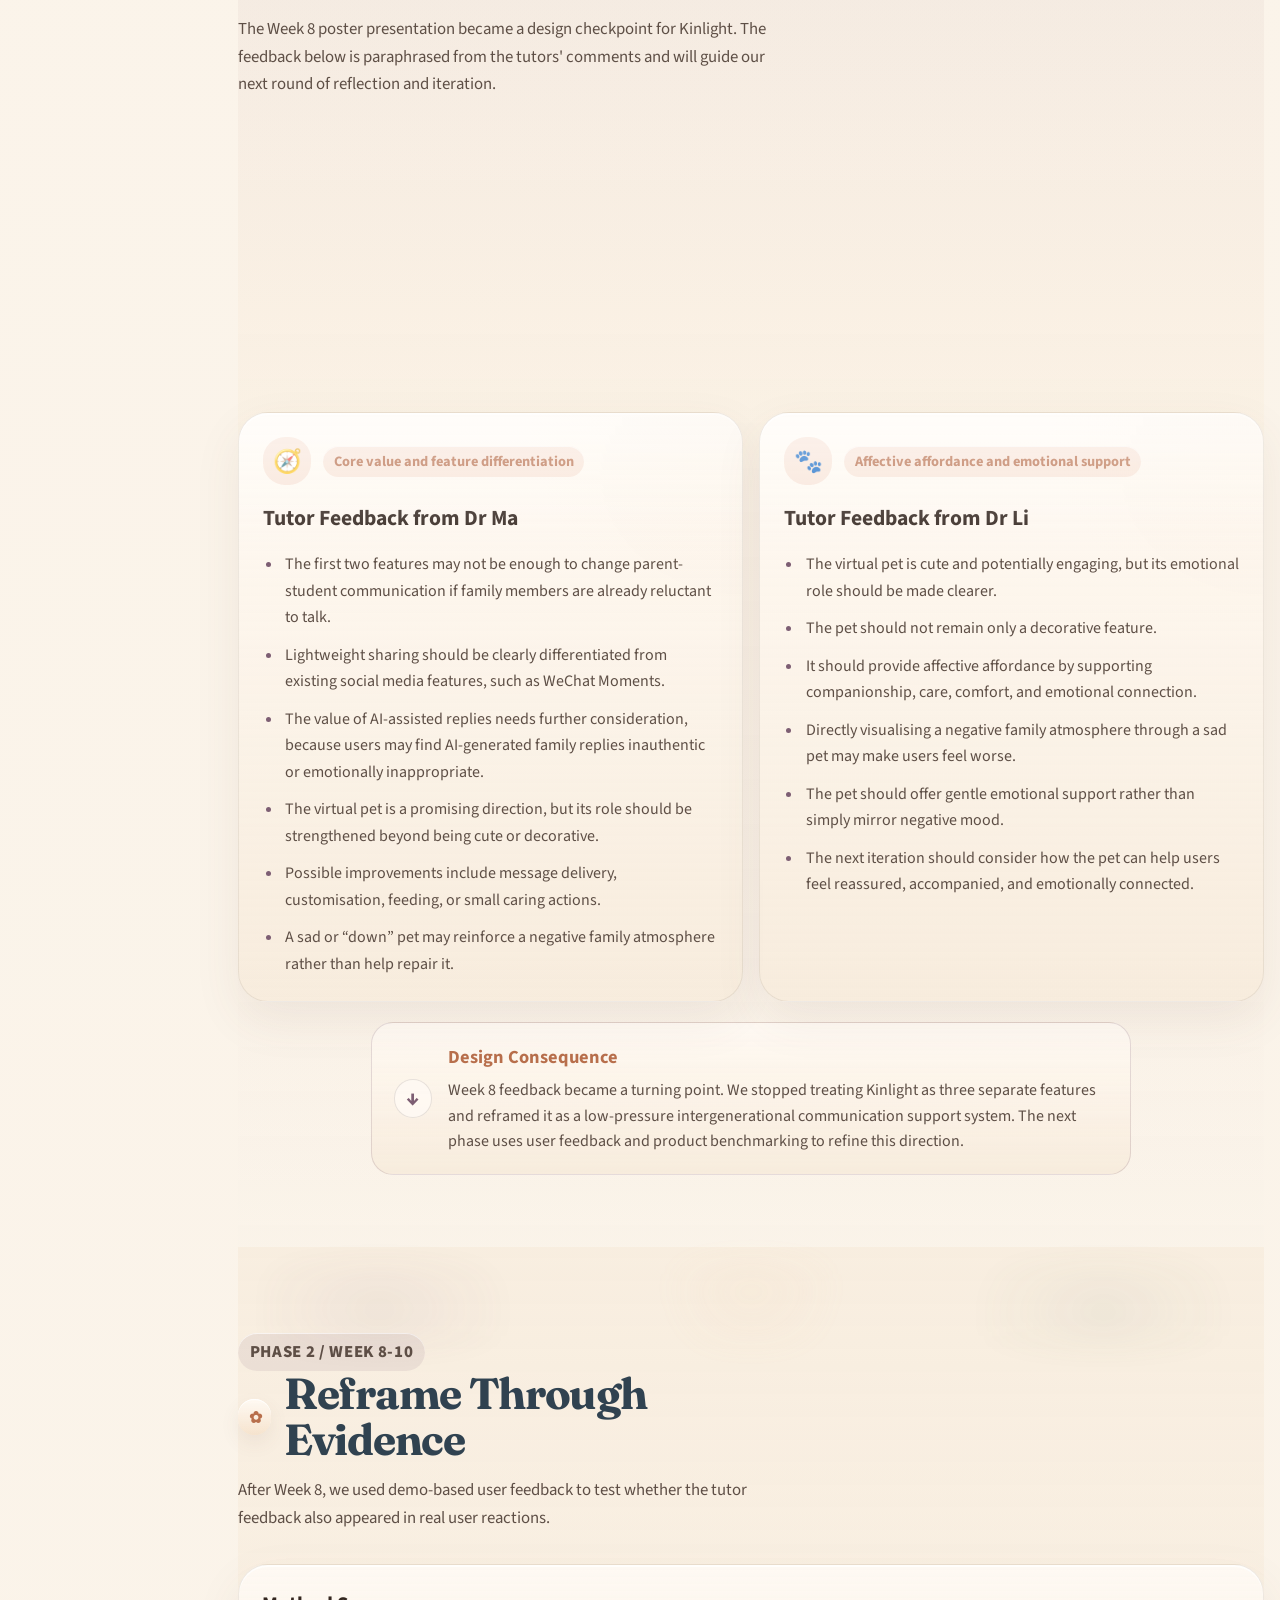
==== commit 23d2a108: "修改小猫小狗位置" ====
--- a/index.html
+++ b/index.html
@@ -20,8 +20,8 @@
 <body>
   <a class="skip-link" href="#main-content">Skip to main content</a>
   <div class="scroll-progress" aria-hidden="true"></div>
-  <div class="corner-dog-companion" aria-hidden="true">
-    <img src="figure/dog1.png" alt="">
+  <div class="corner-pet-companion" aria-hidden="true">
+    <img class="corner-pet-image" src="figure/cat1.png" alt="">
   </div>
 
   <header class="site-header" id="top">
@@ -2276,278 +2276,135 @@
     <section class="content-section" id="technical">
       <div class="container">
         <div class="section-heading">
-          <p class="phase-label">Prototype / Technical Implementation</p>
-          <h2>Prototype &amp; Technical Implementation</h2>
-          <p>This section documents Kinlight’s local full-stack implementation, data flow, technology stack, and AI-assisted development reflection.</p>
-        </div>
-
-        <article class="content-card wide-card technical-overview-card">
+          <p class="phase-label">Prototype / Technical Implementation &amp; Deployment</p>
+          <h2>Technical Implementation &amp; Deployment Status</h2>
+          <p>A compact summary of Kinlight’s confirmed final implementation status, system flow, and access routes.</p>
+        </div>
+
+        <article class="content-card wide-card technical-module-card">
           <div class="split-heading technical-split-heading">
             <div>
-              <p class="eyebrow">1. Technical Overview</p>
-              <h3>Local Full-Stack Implementation</h3>
-            </div>
-          </div>
-          <p>Kinlight is implemented as a locally runnable full-stack web application. The front end uses React, TypeScript, and Vite to implement the mobile-oriented Album, Jar, and Weekly Echo flows. The back end uses Node.js and Express to provide REST-style API routes for user state, family members, posts, moods, uploads, daily drops, items, and Weekly Echo. MySQL is used as the relational database layer through MySQL2 (<code>mysql2/promise</code>).</p>
-          <div class="technical-overview-tags" aria-label="Implementation highlights">
-            <span class="technical-tag">Mobile-oriented interface</span>
-            <span class="technical-tag">Album, Jar, Weekly Echo flows</span>
-            <span class="technical-tag">REST-style API communication</span>
-            <span class="technical-tag">MySQL-backed data handling</span>
+              <p class="eyebrow">A. Completion Status</p>
+              <h3>Confirmed Final Build Status</h3>
+            </div>
+            <p>Kinlight has completed full-stack development across the deployed frontend, implemented backend, and MySQL data layer.</p>
+          </div>
+          <div class="technical-status-grid" aria-label="Kinlight completion status">
+            <article class="technical-status-card">
+              <p class="status-chip">Frontend</p>
+              <h4>Completed and deployed on Vercel</h4>
+              <p>Public React / Vite interface available for the final demonstration build.</p>
+            </article>
+            <article class="technical-status-card">
+              <p class="status-chip">Backend</p>
+              <h4>Completed and locally runnable</h4>
+              <p>Express API and feature logic are implemented in the submitted source code.</p>
+            </article>
+            <article class="technical-status-card">
+              <p class="status-chip">Database</p>
+              <h4>MySQL implemented with <code>kinlight_db</code></h4>
+              <p>Persistent data supports family posts, moods, items, rewards, and weekly summaries.</p>
+            </article>
+            <article class="technical-status-card">
+              <p class="status-chip">Repository</p>
+              <h4>Source code available</h4>
+              <p>Repository is available now; setup documentation remains lightweight rather than fully expanded.</p>
+            </article>
           </div>
         </article>
 
-        <article class="content-card wide-card architecture-diagram-card">
+        <article class="content-card wide-card technical-module-card">
           <div class="split-heading technical-split-heading">
             <div>
-              <p class="eyebrow">2. System Architecture Diagram</p>
-              <h3>How Kinlight Handles Data</h3>
-            </div>
-            <p>The diagram below shows the local full-stack data flow from the browser interface to API routes, route modules, and the MySQL database.</p>
-          </div>
-
-          <div class="architecture-diagram" aria-label="Kinlight system architecture diagram">
-            <div class="architecture-node architecture-node-top">
-              <h4>User / Browser</h4>
-              <p>Students and parents interact through the mobile-oriented web interface.</p>
-            </div>
-
-            <div class="architecture-arrow" aria-hidden="true">↓</div>
-
-            <div class="architecture-node">
-              <h4>React + TypeScript + Vite Front End</h4>
-              <p>Implements Album, Jar, Weekly Echo, interaction states, visual feedback, and API communication.</p>
-            </div>
-
-            <div class="architecture-arrow" aria-hidden="true">↓</div>
-
-            <div class="architecture-node architecture-request-node">
-              <h4>REST API Requests</h4>
-              <div class="route-chip-list">
-                <span class="route-chip">/api/me</span>
-                <span class="route-chip">/api/family-members</span>
-                <span class="route-chip">/api/posts</span>
-                <span class="route-chip">/api/moods</span>
-                <span class="route-chip">/api/uploads</span>
-                <span class="route-chip">/api/daily-drop</span>
-                <span class="route-chip">/api/weekly-echo</span>
-              </div>
-            </div>
-
-            <div class="architecture-arrow" aria-hidden="true">↓</div>
-
-            <div class="architecture-node">
-              <h4>Node.js + Express Backend</h4>
-              <p>Uses Express JSON middleware, CORS, Multer for uploads, and REST-style routing in <code>backend/server.js</code>, <code>backend/db.js</code>, and <code>backend/routes/</code>.</p>
-            </div>
-
-            <div class="architecture-arrow" aria-hidden="true">↓</div>
-
-            <div class="architecture-node architecture-route-node">
-              <h4>Route Modules</h4>
-              <p>Handle user context, family data, posts, moods, uploads, items, daily drops, and Weekly Echo summary generation.</p>
-            </div>
-
-            <div class="architecture-arrow" aria-hidden="true">↓</div>
-
-            <div class="architecture-node architecture-db-node">
-              <h4>MySQL Database</h4>
-              <div class="db-group-grid">
-                <div class="db-group">
-                  <h5>Users &amp; families</h5>
-                  <p><code>users</code>, <code>families</code>, <code>family_members</code></p>
-                </div>
-                <div class="db-group">
-                  <h5>Album data</h5>
-                  <p><code>posts</code></p>
-                </div>
-                <div class="db-group">
-                  <h5>Mood data</h5>
-                  <p><code>moods</code></p>
-                </div>
-                <div class="db-group">
-                  <h5>Daily drop / inventory</h5>
-                  <p><code>items</code>, <code>my_items</code>, <code>daily_drops</code></p>
-                </div>
-              </div>
-            </div>
-          </div>
+              <p class="eyebrow">B. System Architecture</p>
+              <h3>How Interaction Data Moves Through the App</h3>
+            </div>
+            <p>A simplified full-stack flow showing how user input becomes stored data and visible UI feedback.</p>
+          </div>
+
+          <div class="architecture-flow" aria-label="Kinlight system architecture flow">
+            <div class="architecture-flow-step">
+              <strong>User Action</strong>
+              <span>Posts, moods, item actions, and weekly recap interactions start in the interface.</span>
+            </div>
+            <span class="architecture-flow-arrow" aria-hidden="true">→</span>
+            <div class="architecture-flow-step">
+              <strong>React / Vite Frontend</strong>
+              <span>Captures input, manages interaction states, and requests updated content.</span>
+            </div>
+            <span class="architecture-flow-arrow" aria-hidden="true">→</span>
+            <div class="architecture-flow-step">
+              <strong>Express API</strong>
+              <span>Processes feature requests and coordinates application logic for shared family features.</span>
+            </div>
+            <span class="architecture-flow-arrow" aria-hidden="true">→</span>
+            <div class="architecture-flow-step">
+              <strong>MySQL Database (<code>kinlight_db</code>)</strong>
+              <span>Stores posts, moods, inventory, rewards, and weekly summary records.</span>
+            </div>
+            <span class="architecture-flow-arrow" aria-hidden="true">→</span>
+            <div class="architecture-flow-step">
+              <strong>UI Feedback</strong>
+              <span>Album, jar, item, and weekly views refresh to show the latest shared state.</span>
+            </div>
+          </div>
+          <p class="architecture-caption">User input moves through the frontend and backend into <code>kinlight_db</code>, then returns as updated shared moments, mood records, rewards, and recap feedback.</p>
         </article>
 
-        <div class="technical-grid">
-          <article class="content-card wide-card">
-            <div class="split-heading technical-split-heading">
-              <div>
-                <p class="eyebrow">3. Technology Stack Table</p>
-                <h3>Core Technologies</h3>
-              </div>
-            </div>
-            <div class="contribution-table-wrap technical-table-wrap">
-              <table class="contribution-table technical-table">
-                <thead>
-                  <tr>
-                    <th>Layer</th>
-                    <th>Technology</th>
-                    <th>Role in Kinlight</th>
-                  </tr>
-                </thead>
-                <tbody>
-                  <tr>
-                    <td>Frontend framework</td>
-                    <td>React + TypeScript</td>
-                    <td>Builds the mobile-oriented interface and feature interactions.</td>
-                  </tr>
-                  <tr>
-                    <td>Build tool</td>
-                    <td>Vite</td>
-                    <td>Supports local development and frontend bundling.</td>
-                  </tr>
-                  <tr>
-                    <td>UI / component system</td>
-                    <td>MUI + Radix UI</td>
-                    <td>Provides reusable interface components and interaction patterns.</td>
-                  </tr>
-                  <tr>
-                    <td>Styling</td>
-                    <td>Tailwind CSS + Emotion + custom styles</td>
-                    <td>Controls layout, visual tone, and custom interface polish.</td>
-                  </tr>
-                  <tr>
-                    <td>Routing</td>
-                    <td>React Router</td>
-                    <td>Handles screen-to-screen navigation in the web app.</td>
-                  </tr>
-                  <tr>
-                    <td>Backend</td>
-                    <td>Node.js + Express</td>
-                    <td>Serves REST-style routes and application logic.</td>
-                  </tr>
-                  <tr>
-                    <td>Upload handling</td>
-                    <td>Multer</td>
-                    <td>Processes uploaded media content for posts and updates.</td>
-                  </tr>
-                  <tr>
-                    <td>Database</td>
-                    <td>MySQL</td>
-                    <td>Stores family, post, mood, item, and summary-related data.</td>
-                  </tr>
-                  <tr>
-                    <td>DB connector</td>
-                    <td>MySQL2 (<code>mysql2/promise</code>)</td>
-                    <td>Provides the MySQL connection pool used by the backend.</td>
-                  </tr>
-                  <tr>
-                    <td>Source control</td>
-                    <td>GitHub</td>
-                    <td>Hosts the project source code repository.</td>
-                  </tr>
-                </tbody>
-              </table>
-            </div>
-          </article>
-        </div>
-
-        <article class="content-card wide-card">
+        <article class="content-card wide-card technical-module-card">
           <div class="split-heading technical-split-heading">
             <div>
-              <p class="eyebrow">4. Data Handling / Interaction States Table</p>
-              <h3>Feature-to-Data Mapping</h3>
-            </div>
-            <p>This table shows how key user actions connect to backend routes, database tables, and visible interface responses.</p>
-          </div>
-          <div class="contribution-table-wrap technical-table-wrap">
-            <table class="contribution-table technical-table data-handling-table">
-              <thead>
-                <tr>
-                  <th>Feature</th>
-                  <th>User action</th>
-                  <th>Backend route / data source</th>
-                  <th>Database tables</th>
-                  <th>UI response</th>
-                </tr>
-              </thead>
-              <tbody>
-                <tr>
-                  <td>Account / family context</td>
-                  <td>Load or switch current user</td>
-                  <td><code>/api/me</code>, <code>/api/family-members</code></td>
-                  <td><code>users</code>, <code>families</code>, <code>family_members</code></td>
-                  <td>User-specific family context and member list</td>
-                </tr>
-                <tr>
-                  <td>Album</td>
-                  <td>View or create family posts, react to updates</td>
-                  <td><code>/api/posts</code>, <code>/api/uploads</code></td>
-                  <td><code>posts</code></td>
-                  <td>Family album updates, media display, reaction feedback</td>
-                </tr>
-                <tr>
-                  <td>Jar</td>
-                  <td>Record mood and optional comment</td>
-                  <td><code>/api/moods</code></td>
-                  <td><code>moods</code></td>
-                  <td>Mood record display and mood-state feedback</td>
-                </tr>
-                <tr>
-                  <td>Daily Drop / items</td>
-                  <td>Claim or use playful items</td>
-                  <td>Daily-drop and item-related routes</td>
-                  <td><code>items</code>, <code>my_items</code>, <code>daily_drops</code></td>
-                  <td>Item state, inventory feedback, playful reward loop</td>
-                </tr>
-                <tr>
-                  <td>Weekly Echo</td>
-                  <td>View weekly recap</td>
-                  <td><code>/api/weekly-echo</code></td>
-                  <td><code>posts</code>, <code>moods</code>, <code>daily_drops</code></td>
-                  <td>Data-driven weekly story / album reaction summary</td>
-                </tr>
-              </tbody>
-            </table>
+              <p class="eyebrow">C. Core Feature Data Handling</p>
+              <h3>Evidence of Stored Interaction and UI Update</h3>
+            </div>
+            <p><span class="technical-inline-tag">Account / Family Context</span> User identity and family membership provide the shared context for these feature flows.</p>
+          </div>
+          <div class="technical-feature-grid" aria-label="Core feature data handling cards">
+            <article class="technical-feature-card">
+              <h4>Family Album</h4>
+              <p>User uploads posts or reacts to family updates. The backend stores post and reaction data, then the album refreshes with shared family moments.</p>
+            </article>
+            <article class="technical-feature-card">
+              <h4>Mood Jar</h4>
+              <p>User records a mood and optional note with a visibility setting. Stored mood entries then reappear through the jar and calendar as private or family-visible emotional records.</p>
+            </article>
+            <article class="technical-feature-card">
+              <h4>Daily Drop / Items</h4>
+              <p>User claims or uses playful items. The backend updates daily drop and inventory state so the interface can show rewards, inventory changes, and room or pet feedback.</p>
+            </article>
+            <article class="technical-feature-card">
+              <h4>Weekly Echo</h4>
+              <p>User views the weekly recap and claims rewards. Stored posts, moods, reactions, messages, and reward records are aggregated into a weekly summary and gift state.</p>
+            </article>
           </div>
         </article>
 
-        <article class="content-card wide-card">
+        <article class="content-card wide-card technical-module-card">
           <div class="split-heading technical-split-heading">
             <div>
-              <p class="eyebrow">5. Local Running and Deployment Status</p>
-              <h3>Current Access Status</h3>
-            </div>
-          </div>
-          <p>Current status: the source code is hosted on GitHub, and the full-stack system is locally runnable. Public deployment is planned for a later stage.</p>
-          <dl class="technical-meta-list">
-            <div>
-              <dt>Source code repository</dt>
-              <dd><a href="https://github.com/000ovo000/208_Design">https://github.com/000ovo000/208_Design</a></dd>
-            </div>
-            <div>
-              <dt>Local run command</dt>
-              <dd><code>npm run dev:all</code></dd>
-            </div>
-            <div>
-              <dt>Database</dt>
-              <dd>MySQL database <code>kinlight</code></dd>
-            </div>
-            <div>
-              <dt>Deployment status</dt>
-              <dd>Local full-stack run only at the current stage; later deployment planned for both front end and back end.</dd>
-            </div>
-            <div>
-              <dt>Process portfolio / Kinlight system</dt>
-              <dd>Process portfolio: static coursework website. Kinlight system: locally runnable full-stack web application.</dd>
-            </div>
-          </dl>
-        </article>
-
-        <article class="content-card wide-card">
-          <div class="split-heading technical-split-heading">
-            <div>
-              <p class="eyebrow">6. Individual Contributions</p>
-              <h3>Contribution Cross-Reference</h3>
-            </div>
-          </div>
-          <p><a href="#team-contributions">Individual contributions</a> are listed in the <a href="#team-contributions">Team Members section</a> at the top of the portfolio.</p>
+              <p class="eyebrow">D. Access &amp; Reproducibility</p>
+              <h3>How the Final Build Can Be Accessed</h3>
+            </div>
+            <p>Public frontend access is available now, while backend and database execution remain reproducible from the submitted source code.</p>
+          </div>
+          <p class="technical-access-note">Kinlight has completed full-stack development. The frontend is deployed on Vercel for public demonstration, while the backend and MySQL database are fully implemented and locally runnable from the submitted source code. Public backend deployment is not included because no external server was rented, and backend deployment was not required by the instructor.</p>
+          <div class="technical-access-grid" aria-label="Kinlight access and reproducibility cards">
+            <a class="technical-access-card" href="https://208-design.vercel.app" target="_blank" rel="noreferrer">
+              <p class="status-chip">Frontend Live Demo</p>
+              <h4>https://208-design.vercel.app</h4>
+              <p>Public Vercel deployment for the final frontend experience.</p>
+            </a>
+            <a class="technical-access-card" href="https://github.com/000ovo000/208_Design" target="_blank" rel="noreferrer">
+              <p class="status-chip">Source Code Repository</p>
+              <h4>GitHub Project Repository</h4>
+              <p>Submitted source code repository for the Kinlight project.</p>
+            </a>
+            <article class="technical-access-card">
+              <p class="status-chip">Backend &amp; Database</p>
+              <h4>Completed and locally runnable</h4>
+              <p>Backend and MySQL database <code>kinlight_db</code> can be run locally from the submitted codebase.</p>
+            </article>
+          </div>
         </article>
       </div>
     </section>
--- a/styles.css
+++ b/styles.css
@@ -327,36 +327,41 @@
   z-index: 1;
 }
 
-.corner-dog-companion {
+.corner-pet-companion {
   position: fixed;
-  top: 5rem;
-  right: 0.2rem;
+  top: 0.85rem;
+  right: 4.9rem;
   width: clamp(98px, 8.6vw, 118px);
-  z-index: 48;
+  height: clamp(98px, 8.6vw, 118px);
+  z-index: 9998;
+  display: flex;
+  align-items: flex-start;
+  justify-content: center;
   pointer-events: none;
   overflow: visible;
   transform: rotate(-3deg);
-  transform-origin: bottom center;
-  animation: corner-dog-settle 420ms var(--ease-soft) both;
-}
-
-.corner-dog-companion img {
+  transform-origin: top center;
+  will-change: transform, opacity;
+}
+
+.corner-pet-image {
   display: block;
   width: 100%;
-  height: auto;
+  height: 100%;
+  object-fit: contain;
   filter: drop-shadow(0 8px 14px rgba(74, 51, 38, 0.18));
-}
-
-@keyframes corner-dog-settle {
-  from {
-    opacity: 0;
-    transform: translateY(4px) rotate(-3deg);
-  }
-
-  to {
-    opacity: 1;
-    transform: translateY(0) rotate(-3deg);
-  }
+  transform: translateY(0) scale(1);
+  opacity: 1;
+  transition:
+    opacity 340ms ease,
+    transform 340ms ease,
+    filter 340ms ease;
+}
+
+.corner-pet-companion.is-switching .corner-pet-image {
+  opacity: 0;
+  transform: translateY(-6px) scale(0.96);
+  filter: drop-shadow(0 6px 12px rgba(74, 51, 38, 0.14));
 }
 
 .hero-panel {
@@ -2149,8 +2154,7 @@
   font-weight: 700;
 }
 
-.technical-overview-card,
-.architecture-diagram-card {
+.technical-module-card {
   margin-top: 1rem;
 }
 
@@ -2162,8 +2166,7 @@
   color: var(--primary);
 }
 
-.technical-overview-card p:last-of-type,
-.architecture-diagram-card > p:last-of-type {
+.technical-module-card > p:last-of-type {
   margin-bottom: 0;
 }
 
@@ -2197,16 +2200,9 @@
   font-weight: 800;
 }
 
-.technical-overview-tags,
-.route-chip-list {
-  display: flex;
-  flex-wrap: wrap;
-  gap: 0.55rem;
-  margin-top: 1rem;
-}
-
 .technical-tag,
-.route-chip {
+.route-chip,
+.technical-inline-tag {
   display: inline-flex;
   align-items: center;
   padding: 0.42rem 0.78rem;
@@ -2218,15 +2214,30 @@
   line-height: 1.35;
 }
 
-.architecture-diagram {
-  display: grid;
-  justify-items: center;
-  gap: 0.7rem;
+.technical-status-grid,
+.technical-feature-grid,
+.technical-access-grid {
+  display: grid;
+  gap: 1rem;
+}
+
+.technical-status-grid {
+  grid-template-columns: repeat(4, minmax(0, 1fr));
+}
+
+.technical-feature-grid {
+  grid-template-columns: repeat(2, minmax(0, 1fr));
+}
+
+.technical-access-grid {
+  grid-template-columns: repeat(3, minmax(0, 1fr));
   margin-top: 1.1rem;
 }
 
-.architecture-node {
-  width: min(100%, 900px);
+.technical-status-card,
+.technical-feature-card,
+.technical-access-card,
+.architecture-flow-step {
   padding: 1rem 1.1rem;
   border: 1px solid var(--line);
   border-radius: var(--radius-md);
@@ -2235,96 +2246,93 @@
   box-shadow: 0 14px 32px rgba(var(--shadow-rgb), 0.08);
 }
 
-.architecture-node h4,
-.db-group h5 {
-  margin: 0;
-  color: var(--primary);
-}
-
-.architecture-node p,
-.db-group p {
-  margin: 0.5rem 0 0;
-}
-
-.architecture-arrow {
+.technical-status-card h4,
+.technical-feature-card h4,
+.technical-access-card h4 {
+  margin: 0;
+  color: var(--primary);
+  font-size: 1.05rem;
+}
+
+.technical-status-card p:last-child,
+.technical-feature-card p:last-child,
+.technical-access-card p:last-child {
+  margin-bottom: 0;
+}
+
+.technical-status-card .status-chip,
+.technical-access-card .status-chip {
+  margin-bottom: 0.8rem;
+}
+
+.technical-inline-tag {
+  margin-right: 0.5rem;
+}
+
+.architecture-flow {
+  display: grid;
+  grid-template-columns:
+    minmax(0, 1fr) auto
+    minmax(0, 1fr) auto
+    minmax(0, 1fr) auto
+    minmax(0, 1fr) auto
+    minmax(0, 1fr);
+  gap: 0.75rem;
+  align-items: stretch;
+  margin-top: 1rem;
+}
+
+.architecture-flow-step {
+  display: flex;
+  flex-direction: column;
+  gap: 0.38rem;
+  min-width: 0;
+}
+
+.architecture-flow-step strong {
+  color: var(--primary);
+  font-size: 0.98rem;
+  line-height: 1.35;
+}
+
+.architecture-flow-step span {
+  color: var(--text-soft);
+  line-height: 1.55;
+}
+
+.architecture-flow-arrow {
+  display: inline-flex;
+  align-items: center;
+  justify-content: center;
   color: var(--secondary);
-  font-size: 1.65rem;
+  font-size: 1.5rem;
   font-weight: 800;
-  line-height: 1;
-}
-
-.architecture-node-top {
-  max-width: 420px;
-  text-align: center;
-}
-
-.architecture-request-node,
-.architecture-route-node,
-.architecture-db-node {
-  width: min(100%, 980px);
-}
-
-.db-group-grid {
-  display: grid;
-  grid-template-columns: repeat(2, minmax(0, 1fr));
-  gap: 0.8rem;
-  margin-top: 0.9rem;
-}
-
-.db-group {
-  padding: 0.9rem;
-  border-radius: var(--radius-sm);
-  background: rgba(var(--surface-rgb), 0.72);
-  border: 1px solid rgba(var(--text-rgb), 0.08);
-}
-
-.technical-grid {
-  align-items: stretch;
-}
-
-.technical-table-wrap {
-  margin-top: 0.9rem;
-}
-
-.technical-table {
-  min-width: 820px;
-}
-
-.data-handling-table {
-  min-width: 1080px;
-}
-
-.technical-meta-list {
-  display: grid;
-  gap: 0.8rem;
-  margin: 1rem 0 0;
-}
-
-.technical-meta-list div {
-  padding: 0.9rem 1rem;
-  border: 1px solid var(--line);
-  border-radius: var(--radius-md);
-  background: rgba(var(--surface-rgb), 0.6);
-}
-
-.technical-meta-list dt {
-  margin: 0;
-  color: var(--secondary);
-  font-size: 0.84rem;
-  font-weight: 800;
-  letter-spacing: 0.04em;
-  text-transform: uppercase;
-}
-
-.technical-meta-list dd {
-  margin: 0.35rem 0 0;
-  color: var(--text-soft);
-}
-
-.technical-meta-list a {
-  color: var(--primary);
-  font-weight: 700;
-  word-break: break-word;
+}
+
+.architecture-caption,
+.technical-access-note {
+  margin-top: 1rem;
+  color: var(--text-soft);
+}
+
+.technical-access-card {
+  display: flex;
+  flex-direction: column;
+  gap: 0.4rem;
+  text-decoration: none;
+  color: inherit;
+  min-height: 100%;
+}
+
+.technical-access-card:hover {
+  transform: translateY(-3px);
+  box-shadow:
+    0 22px 42px rgba(var(--shadow-rgb), 0.11),
+    0 2px 0 rgba(var(--surface-rgb), 0.55) inset;
+}
+
+.technical-access-card h4 {
+  overflow-wrap: anywhere;
 }
 
 .direction-next-arrow {
@@ -3593,6 +3601,14 @@
     grid-template-columns: repeat(2, minmax(0, 1fr));
   }
 
+  .technical-status-grid {
+    grid-template-columns: repeat(2, minmax(0, 1fr));
+  }
+
+  .technical-access-grid {
+    grid-template-columns: 1fr;
+  }
+
   .evolution-map {
     grid-template-columns: 1fr;
   }
@@ -3614,8 +3630,12 @@
     display: block;
   }
 
-  .db-group-grid {
+  .architecture-flow {
     grid-template-columns: 1fr;
+  }
+
+  .architecture-flow-arrow {
+    display: none;
   }
 
   .split-heading > p {
@@ -3660,6 +3680,11 @@
 }
 
 @media (max-width: 640px) {
+  .technical-status-grid,
+  .technical-feature-grid {
+    grid-template-columns: 1fr;
+  }
+
   .prototype-tag {
     margin-top: 0.45rem;
     margin-left: 0;
@@ -4326,9 +4351,10 @@
 .benchmark-block,
 .direction-block,
 .feedback-box,
-.technical-meta-list div,
-.architecture-node,
-.db-group,
+.technical-status-card,
+.technical-feature-card,
+.technical-access-card,
+.architecture-flow-step,
 .hi-fi-gallery-card,
 .hi-fi-info-card,
 .hf-overview-sequence,
@@ -4863,10 +4889,11 @@
 }
 
 @media (max-width: 1024px) {
-  .corner-dog-companion {
+  .corner-pet-companion {
     top: 5.1rem;
     right: 0.35rem;
     width: clamp(78px, 8vw, 90px);
+    height: clamp(78px, 8vw, 90px);
   }
 }
 
@@ -4934,7 +4961,7 @@
 }
 
 @media (max-width: 768px) {
-  .corner-dog-companion {
+  .corner-pet-companion {
     display: none;
   }
 }
@@ -4997,9 +5024,10 @@
 }
 
 @media (prefers-reduced-motion: reduce) {
-  .corner-dog-companion,
-  .corner-dog-companion img {
+  .corner-pet-companion,
+  .corner-pet-image {
     animation: none;
     transition: none;
-  }
-}
+    transform: none;
+  }
+}
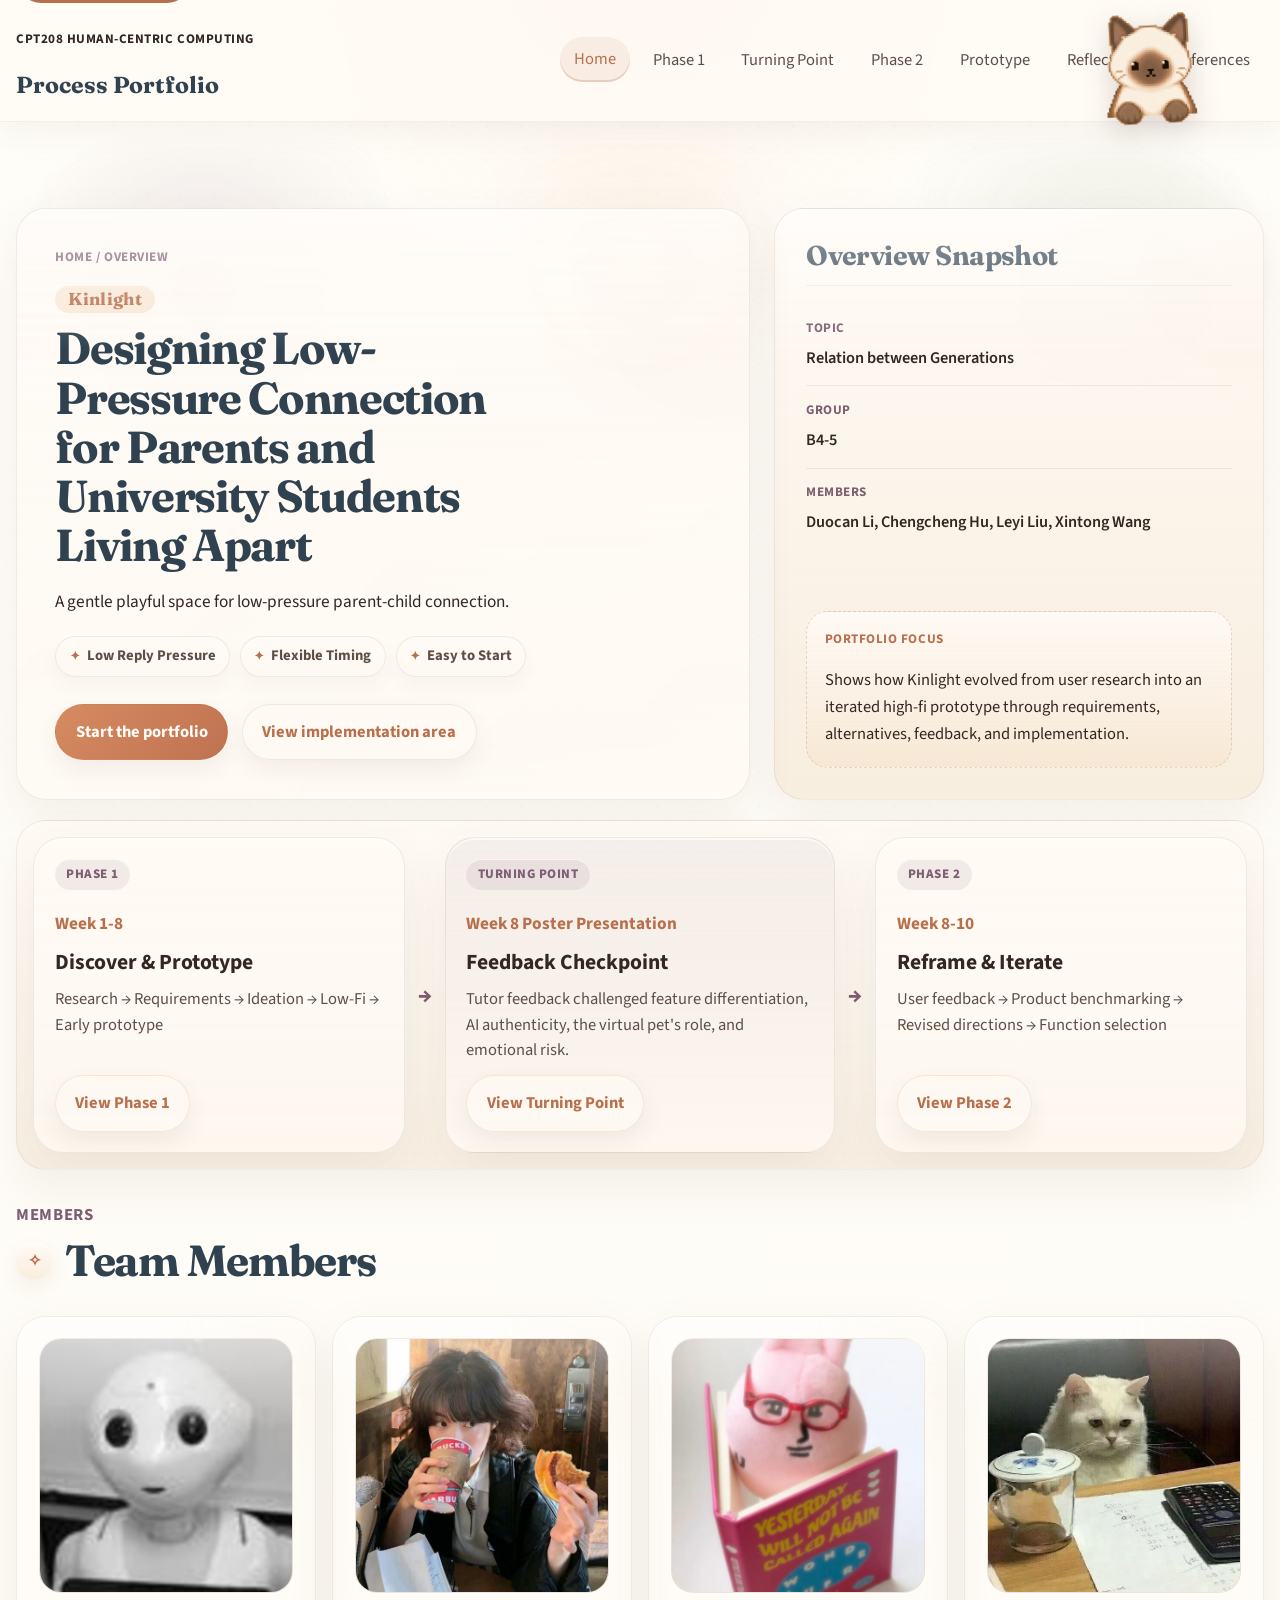
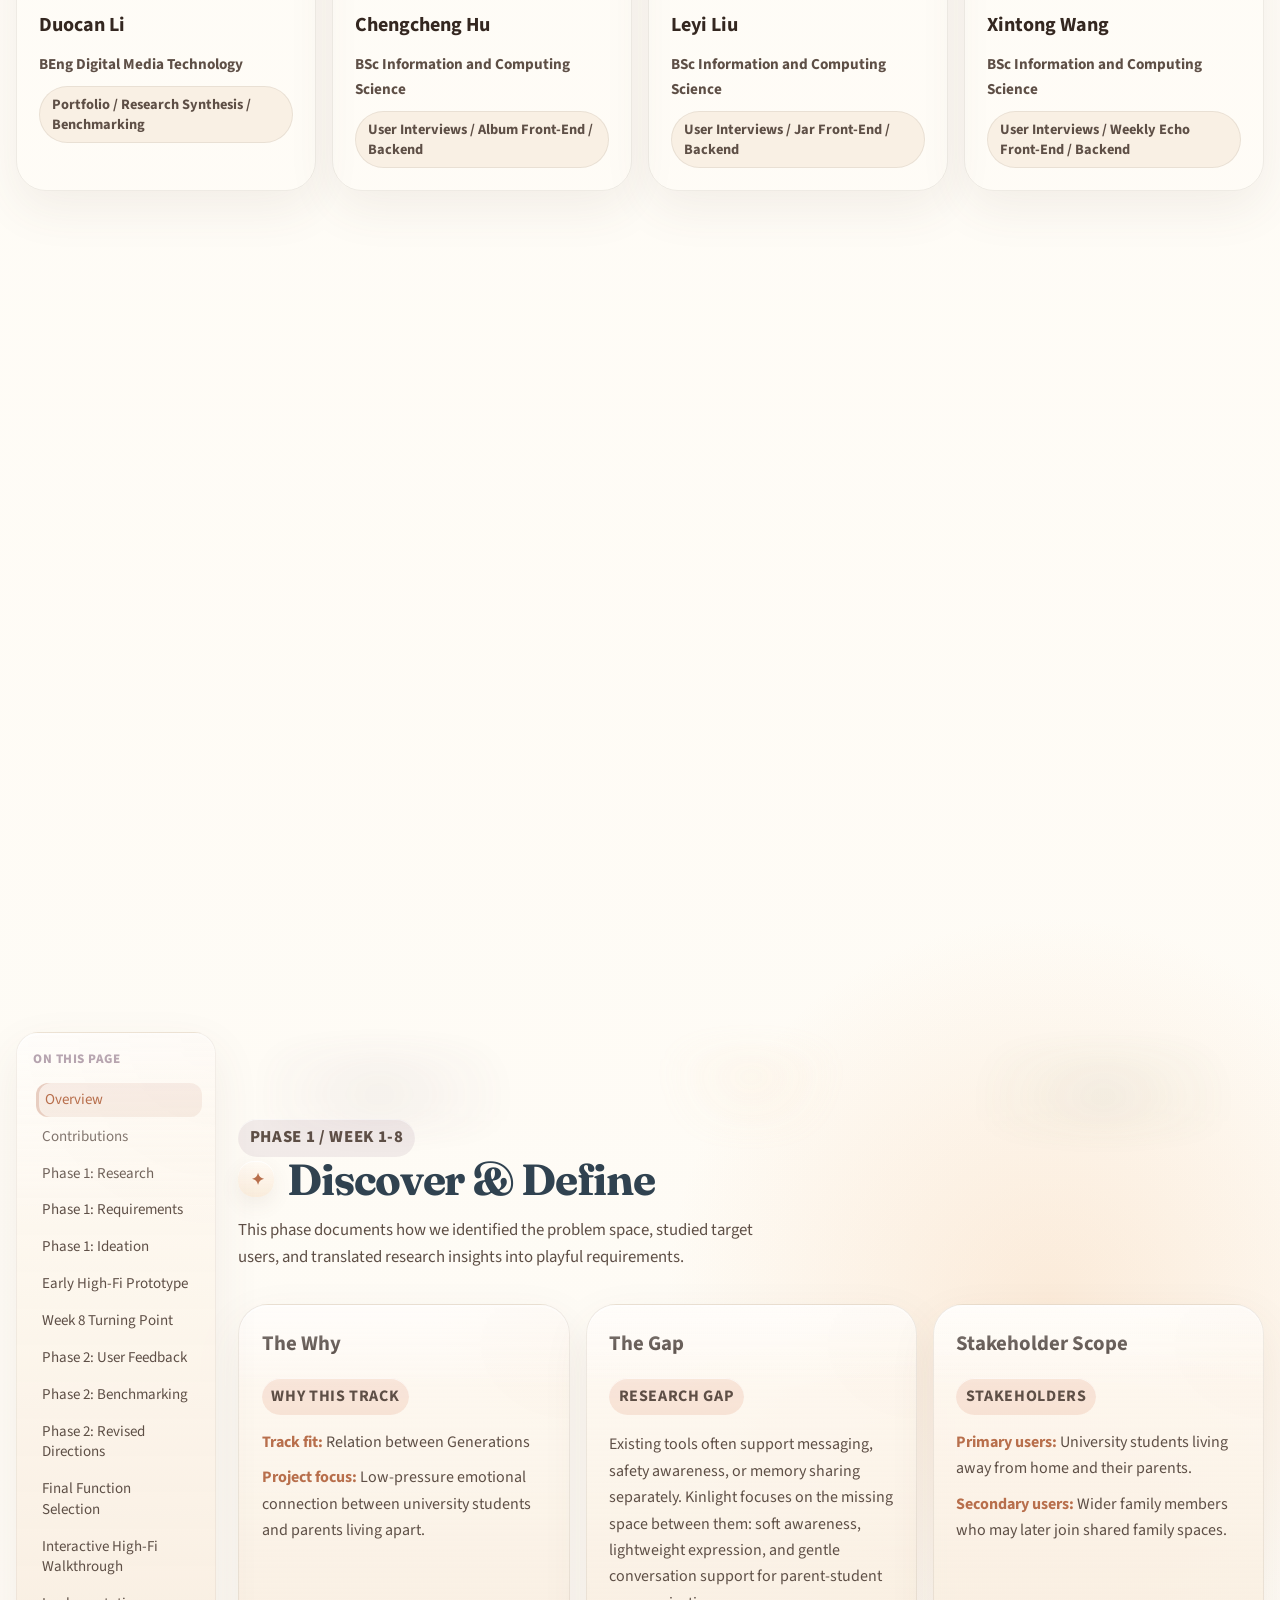
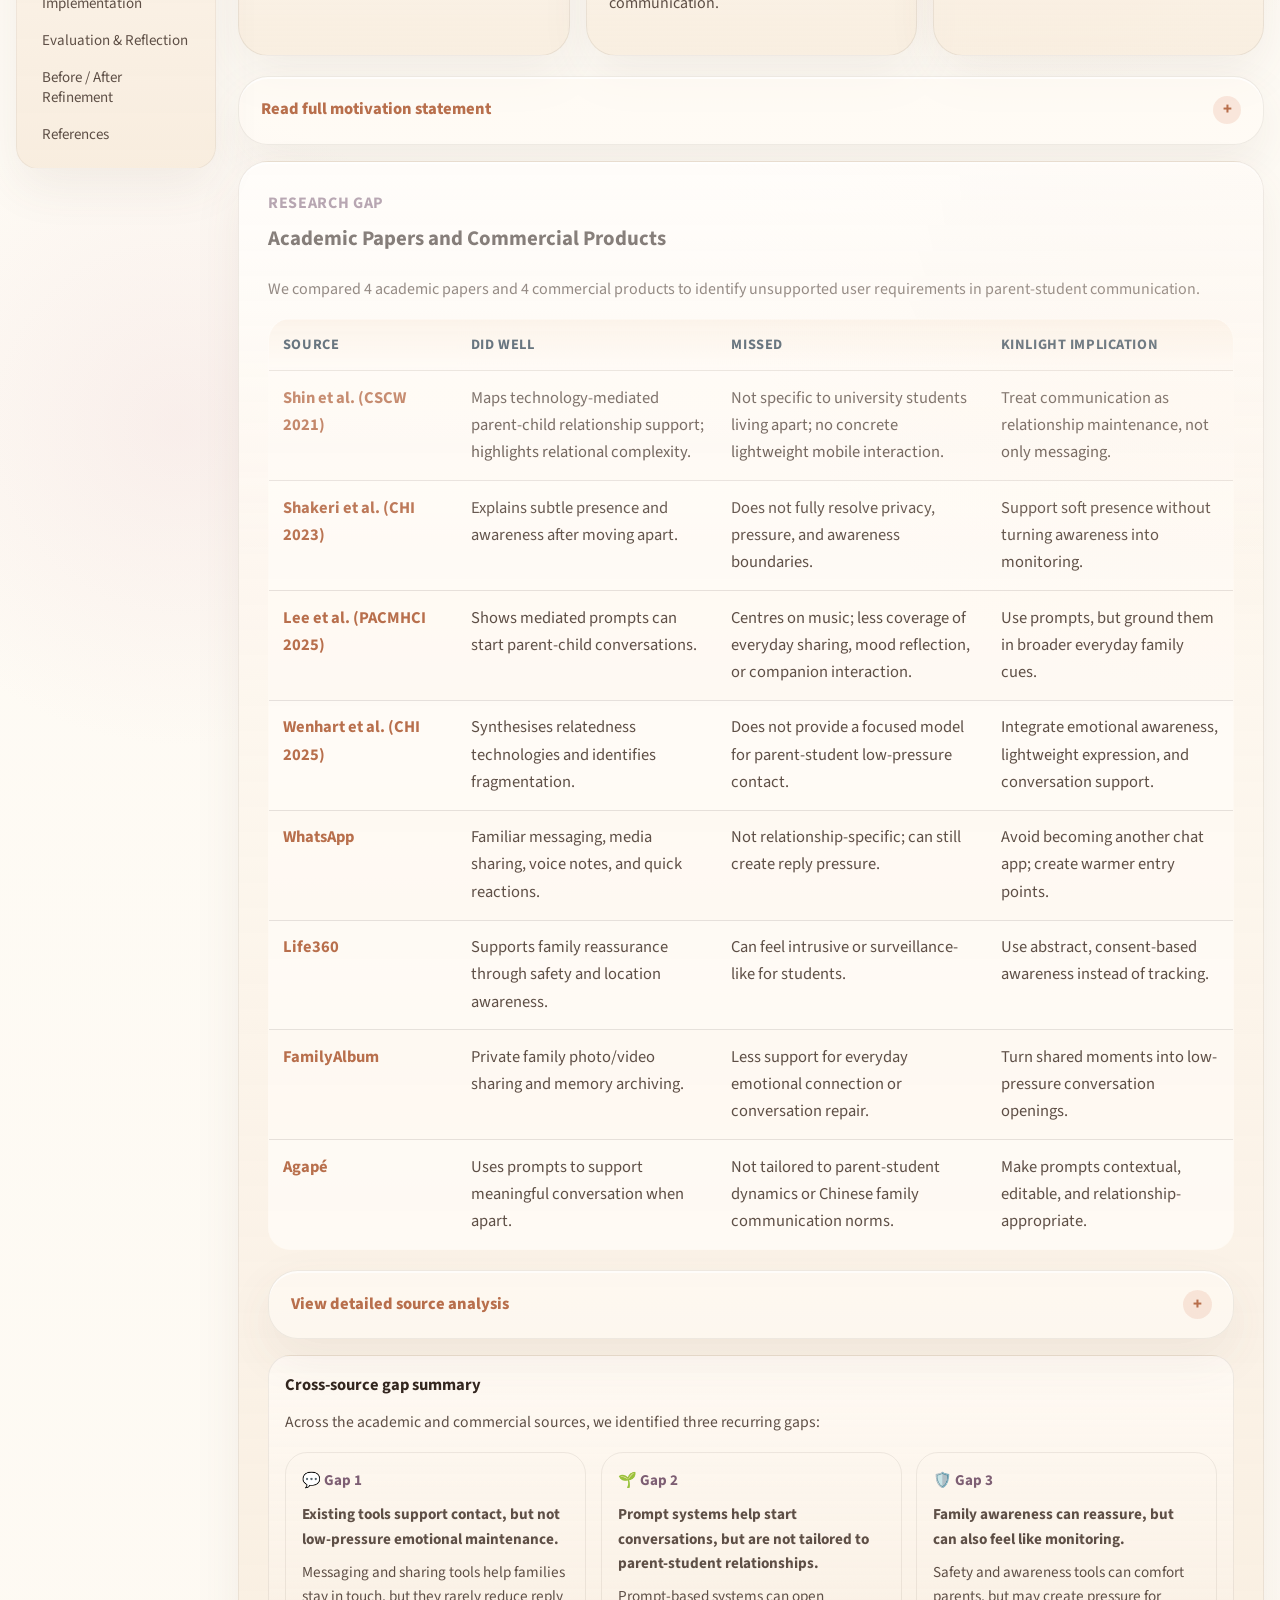
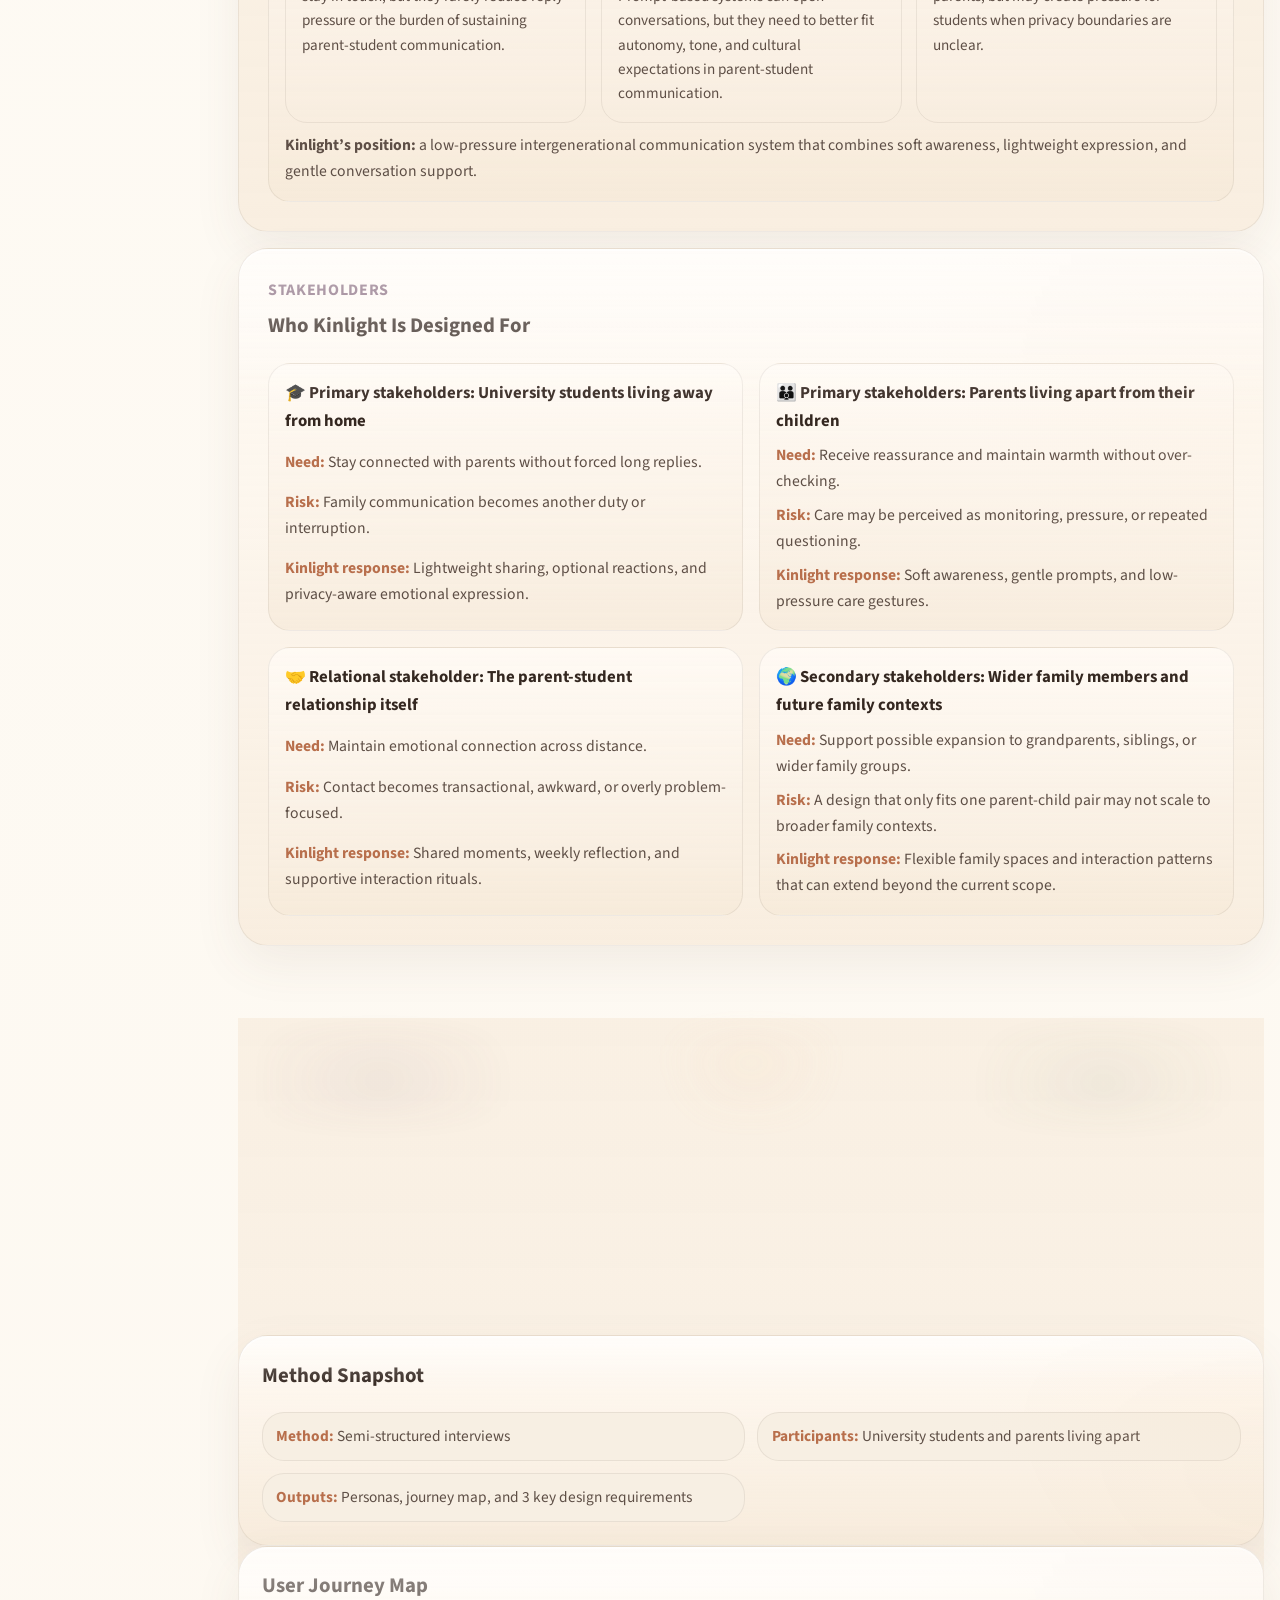
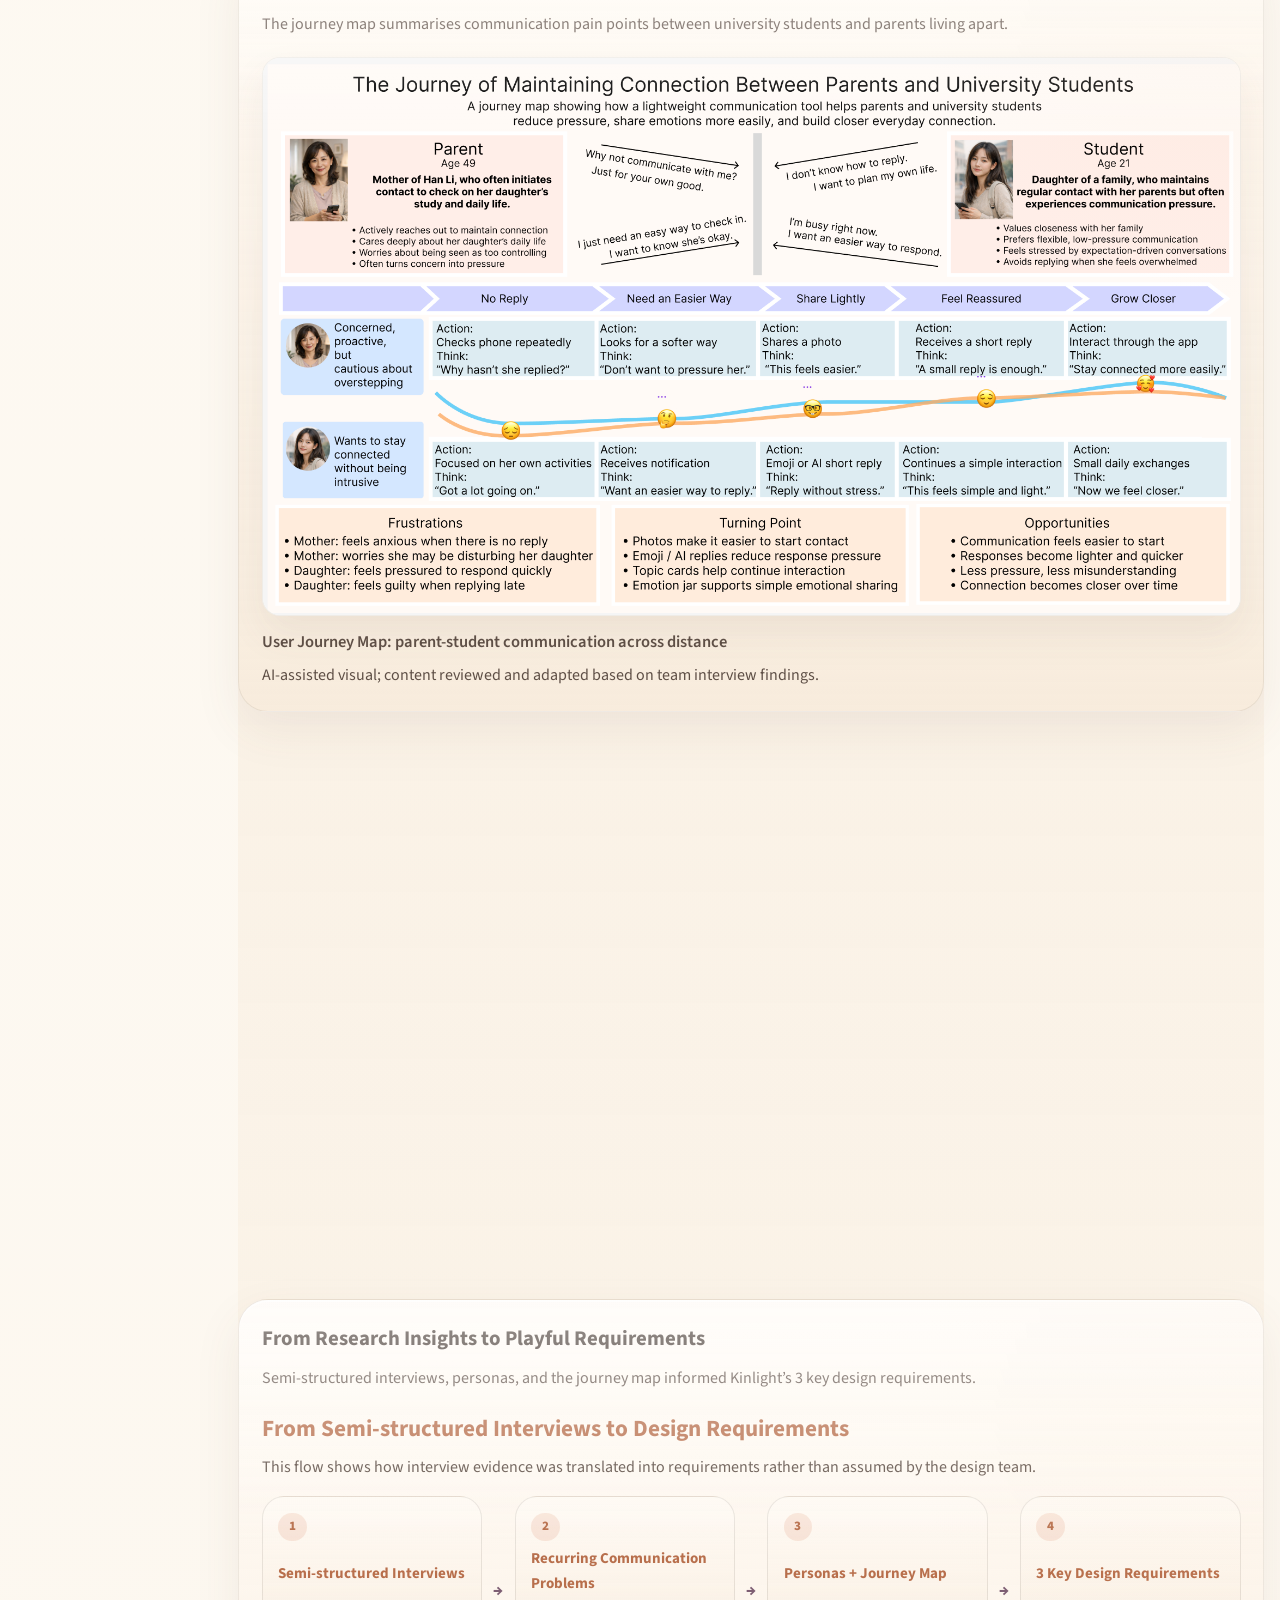
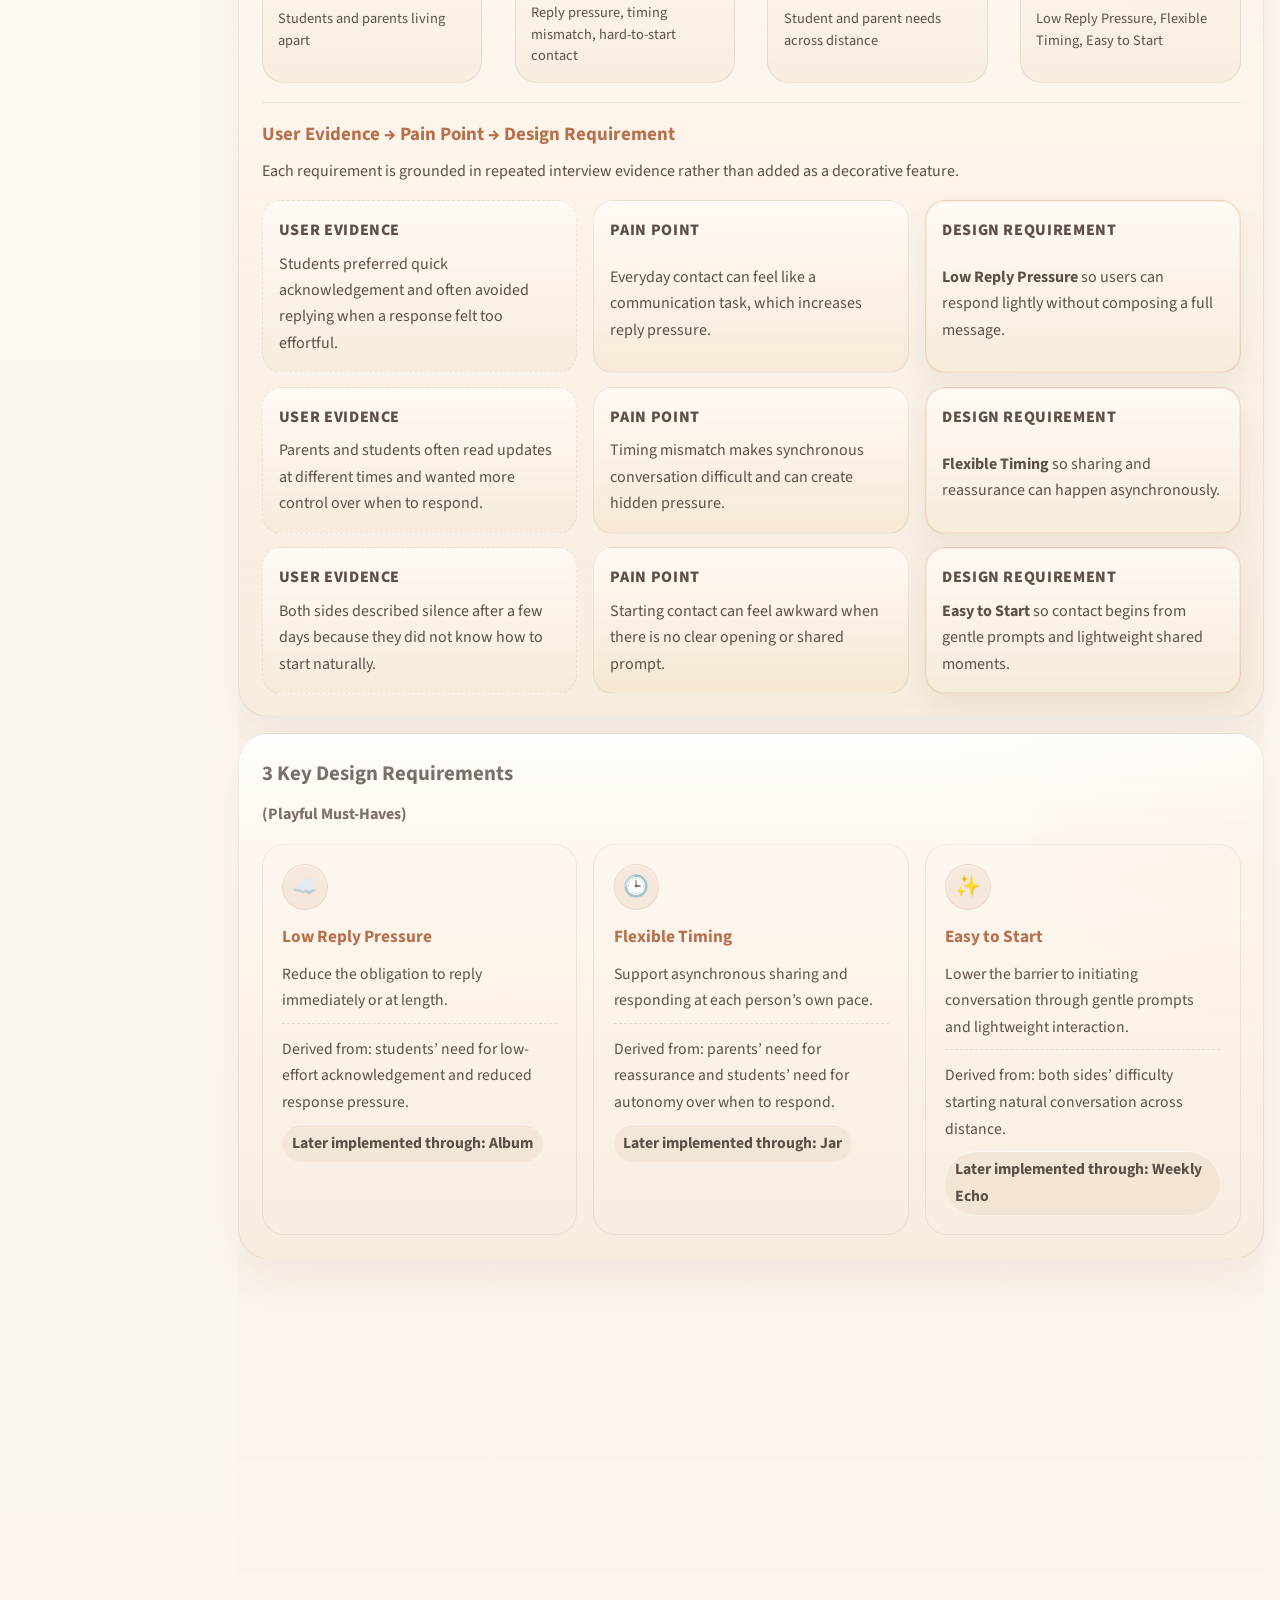
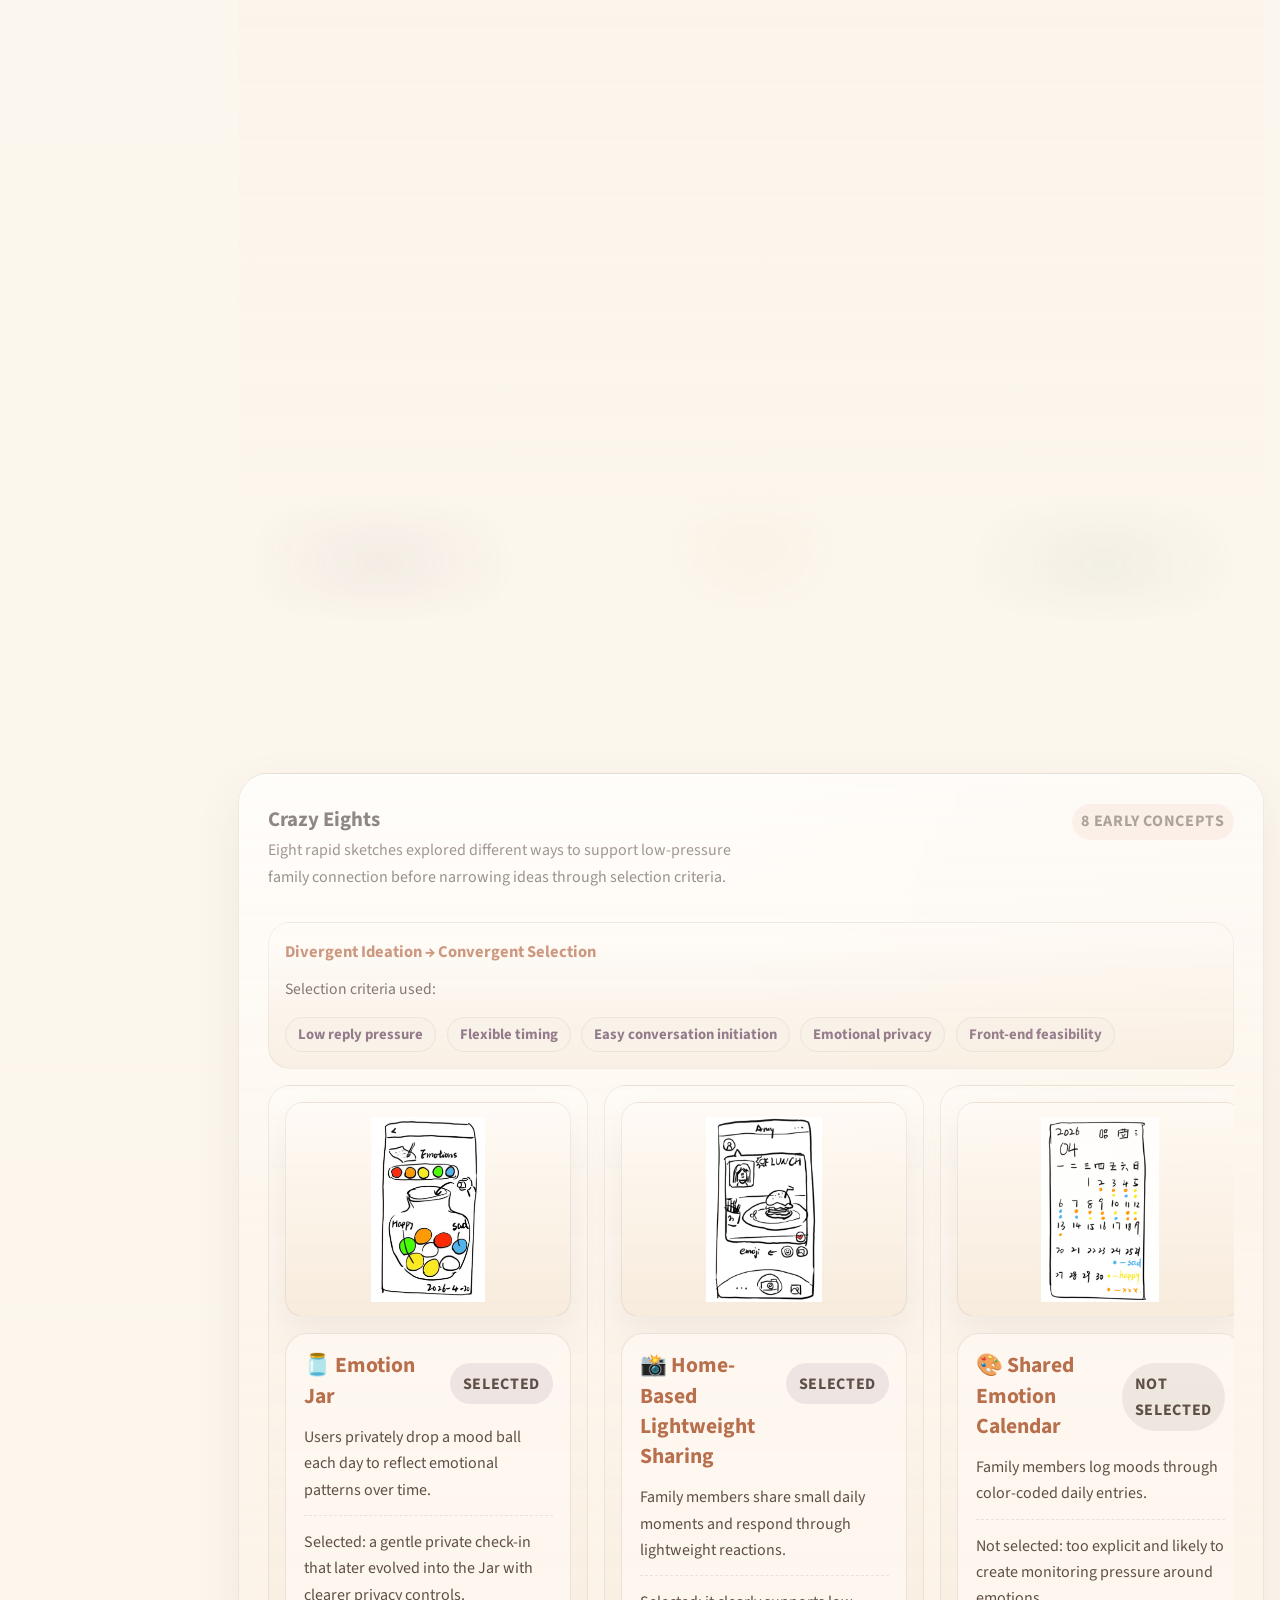
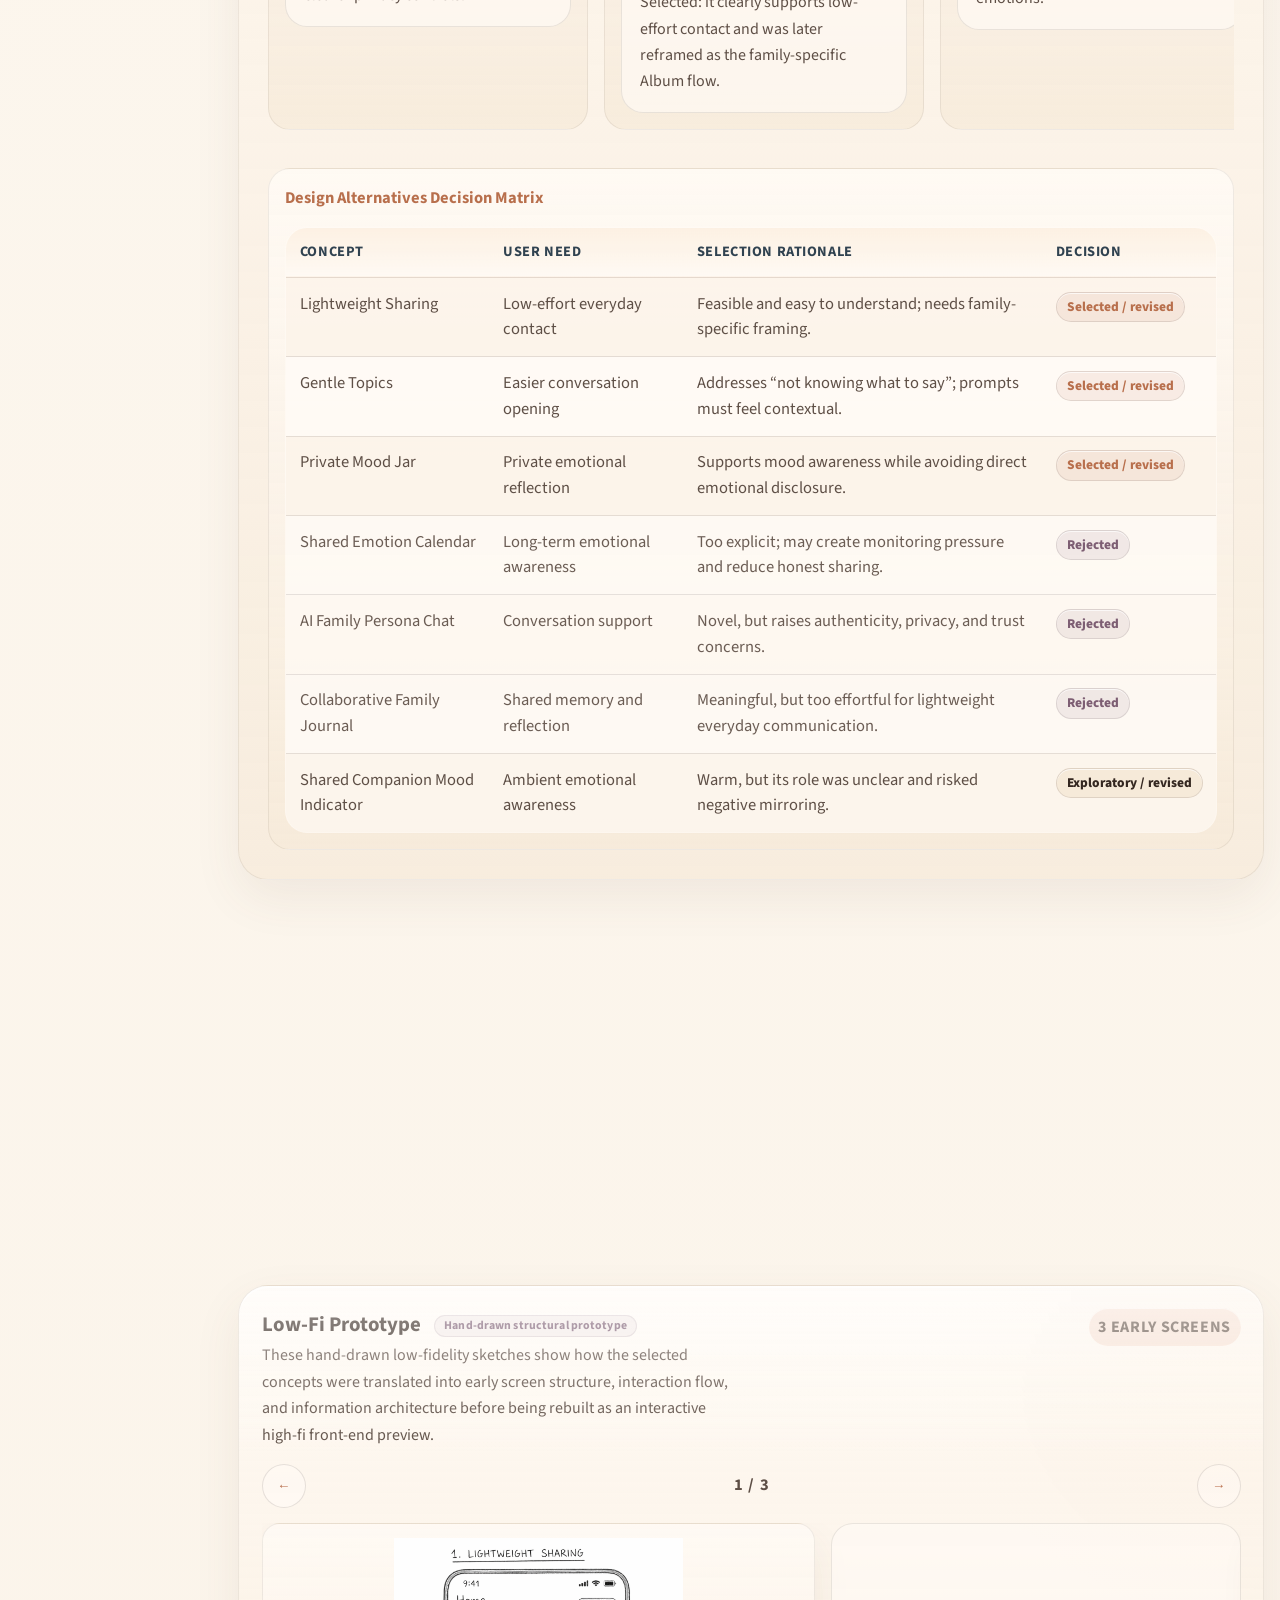
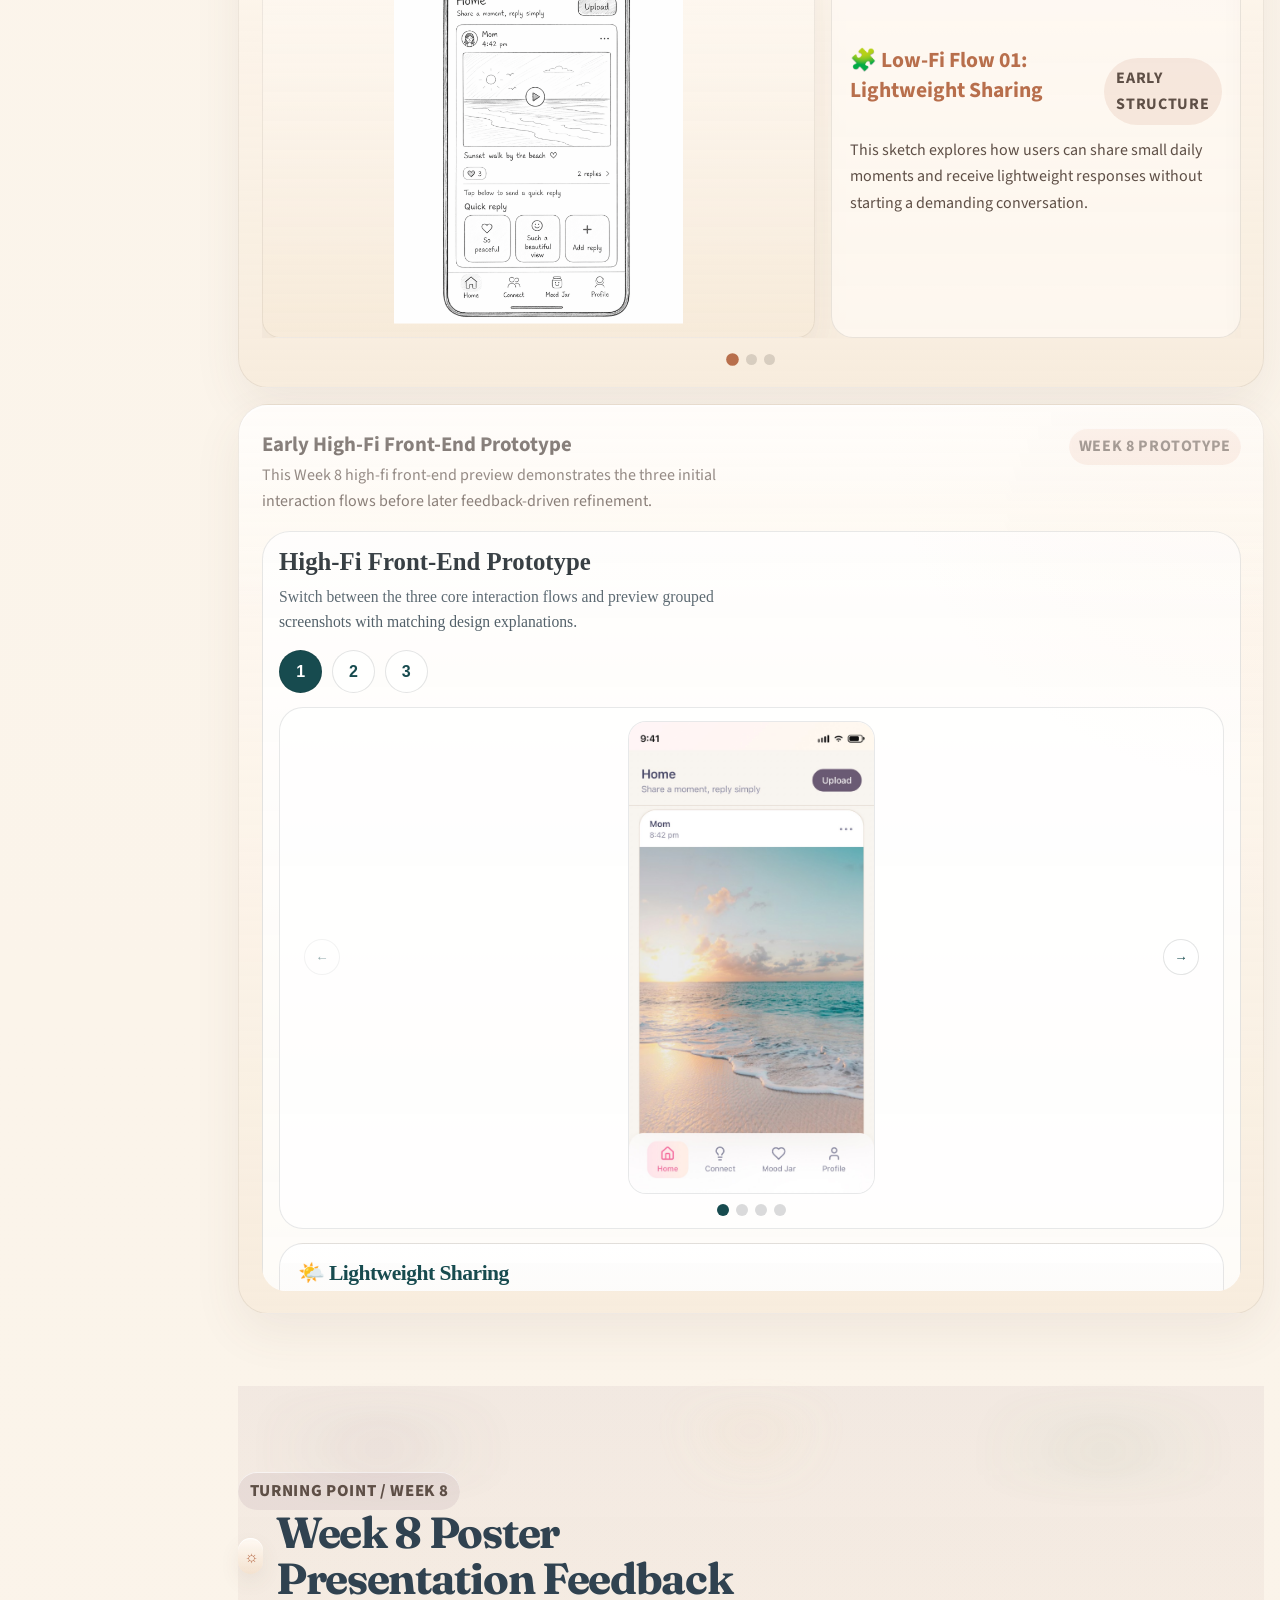
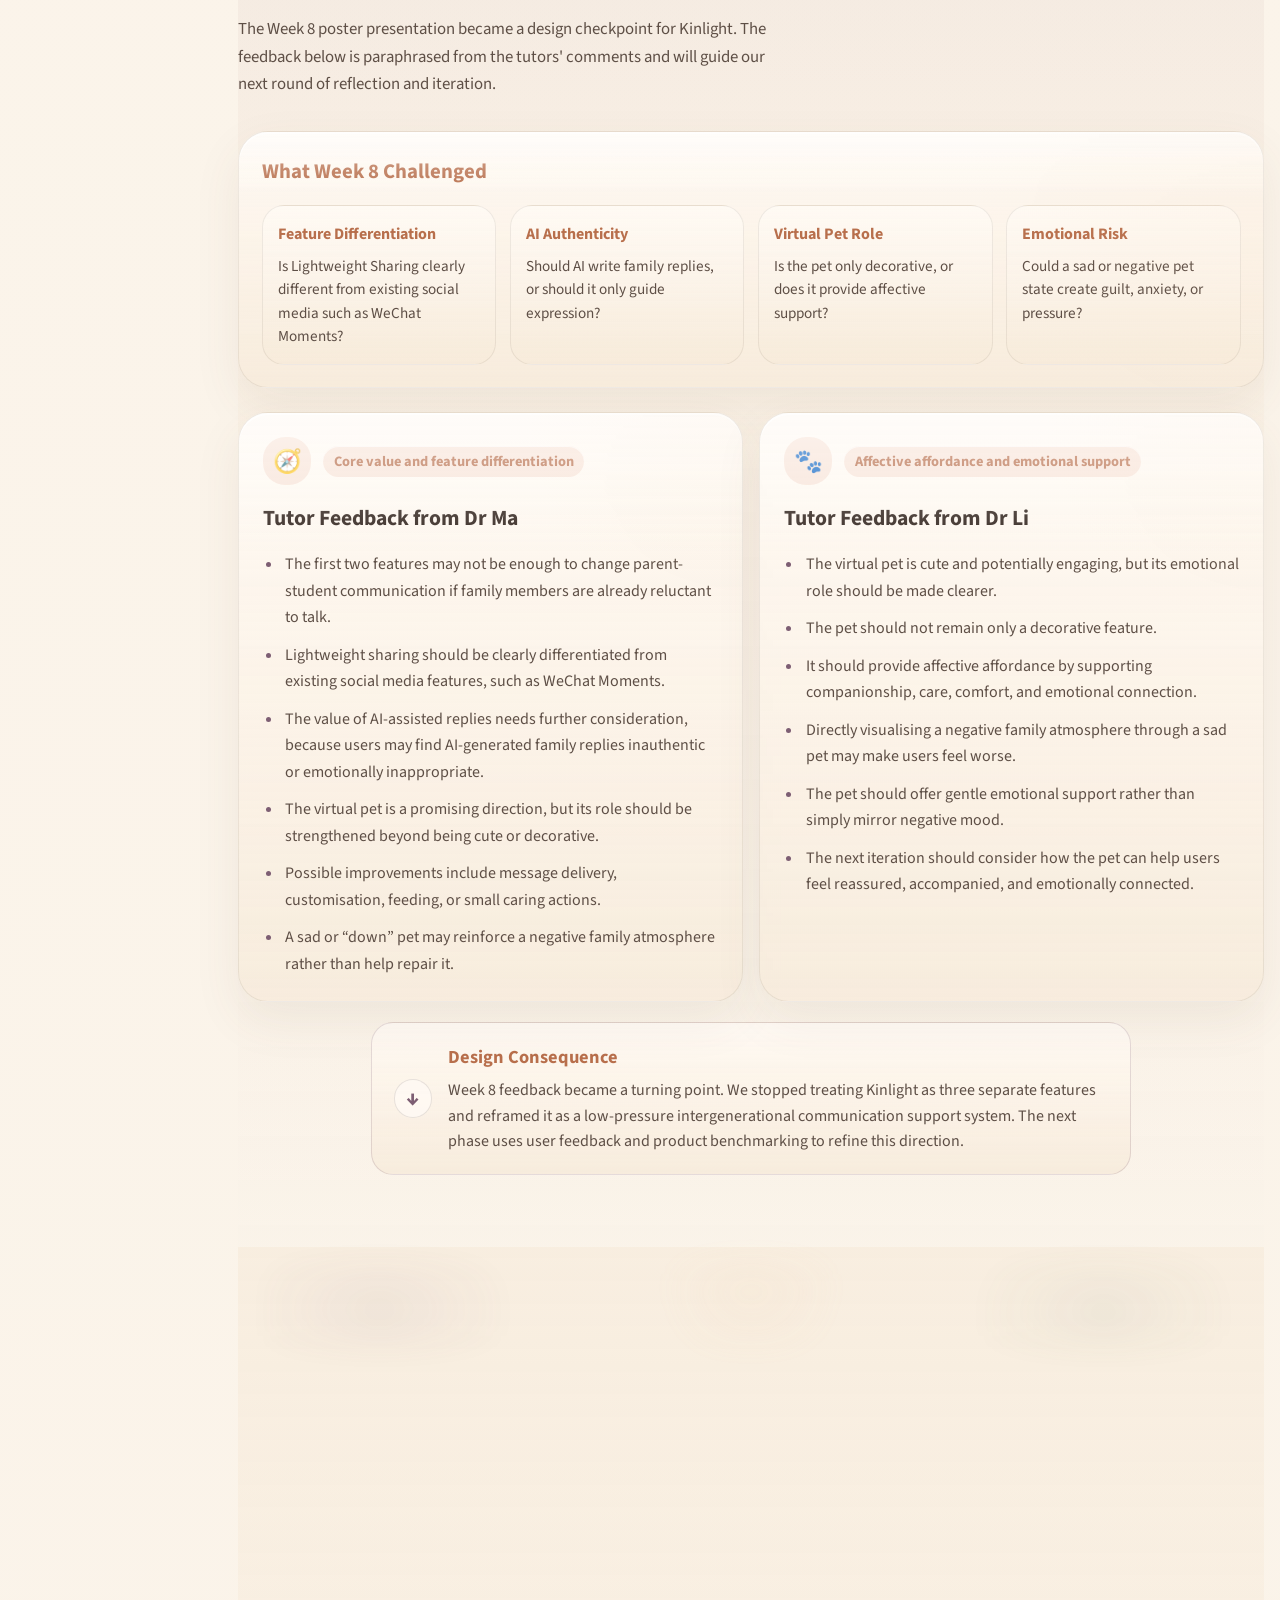
==== commit 1ee2406d: "增加了POA" ====
--- a/index.html
+++ b/index.html
@@ -2725,7 +2725,49 @@
               <h3>Technical Reflection &amp; AI Use</h3>
             </div>
           </div>
-          <p>We checked responsive layout, semantic HTML, alt text, readable links, table headers, visible interaction feedback, and credential safety to ensure the portfolio and prototype meet basic usability and accessibility expectations.</p>
+          <p class="ai-reflection-intro">AI was used as a support tool for visual asset generation and front-end implementation. It did not define our user research findings, design requirements, or final design logic. All AI-assisted outputs were reviewed by the team and checked against Kinlight&rsquo;s intended interaction goals.</p>
+
+          <div class="ai-reflection-grid">
+            <article class="ai-reflection-example-card">
+              <h4>AI-generated pixel pet images</h4>
+
+              <div class="poa-block">
+                <p class="poa-label">P &mdash; Prompt</p>
+                <p class="poa-quote">&ldquo;Generate a cute Maine Coon cat in a lying pose, in pixel-art style.&rdquo;</p>
+                <p>The context was that we had already created a white cat asset, so the new pet image needed to match the same visual style, posture, and warm tone used in the Kinlight interface.</p>
+              </div>
+
+              <div class="poa-block">
+                <p class="poa-label">O &mdash; Outcome</p>
+                <p>The AI generated a usable pixel-style cat image. The pose and visual mood were close to the existing asset, but the output still needed human checking for consistency, transparency, and whether it fitted the interface without distracting from the portfolio content.</p>
+              </div>
+
+              <div class="poa-block">
+                <p class="poa-label">A &mdash; Action</p>
+                <p>We reviewed the image manually, exported suitable versions as PNG assets, and reused similar prompt patterns to generate other pet images. Assets that did not match the UI style were discarded or regenerated. The images were used only as decorative interface assets, not as sources for design requirements.</p>
+              </div>
+            </article>
+
+            <article class="ai-reflection-example-card">
+              <h4>AI-assisted UI interaction modification</h4>
+
+              <div class="poa-block">
+                <p class="poa-label">P &mdash; Prompt</p>
+                <p class="poa-quote">&ldquo;Please help me modify the page effect after clicking the &lsquo;Care for Someone&rsquo; button. The background should become blurred to highlight the feature card.&rdquo;</p>
+                <p>The context was that the Jar page needed a clearer focus state when users opened the shared care view.</p>
+              </div>
+
+              <div class="poa-block">
+                <p class="poa-label">O &mdash; Outcome</p>
+                <p>The AI suggested a blur-overlay interaction and related front-end code changes. The proposal matched our intended interaction direction because it visually separated the active card from the background and made the care popup easier to notice.</p>
+              </div>
+
+              <div class="poa-block">
+                <p class="poa-label">A &mdash; Action</p>
+                <p>We adapted the suggested code into the front-end implementation, tested the click behaviour, and checked whether the blurred background still preserved readability and clear interaction feedback. After verification, we reused the same interaction pattern for other similar buttons to keep the interface consistent.</p>
+              </div>
+            </article>
+          </div>
         </article>
       </div>
     </section>
--- a/styles.css
+++ b/styles.css
@@ -2755,6 +2755,67 @@
   margin-top: 1rem;
 }
 
+.ai-reflection-intro {
+  max-width: 72ch;
+  margin: 0;
+}
+
+.ai-reflection-grid {
+  display: grid;
+  grid-template-columns: repeat(2, minmax(0, 1fr));
+  gap: 1rem;
+  margin-top: 1.1rem;
+}
+
+.ai-reflection-example-card {
+  display: grid;
+  align-content: start;
+  gap: 0.95rem;
+  min-height: 100%;
+  padding: 1.2rem;
+  border: 1px solid rgba(var(--text-rgb), 0.1);
+  border-radius: var(--radius-md);
+  background: rgba(var(--surface-rgb), 0.6);
+}
+
+.ai-reflection-example-card h4 {
+  margin: 0;
+  color: var(--primary);
+  font-size: 1.1rem;
+  line-height: 1.35;
+}
+
+.poa-block {
+  display: grid;
+  gap: 0.45rem;
+}
+
+.poa-label {
+  display: inline-flex;
+  align-items: center;
+  width: fit-content;
+  margin: 0;
+  padding: 0.34rem 0.7rem;
+  border-radius: 999px;
+  background: rgba(var(--primary-rgb), 0.1);
+  color: var(--primary);
+  font-size: 0.82rem;
+  font-weight: 800;
+  letter-spacing: 0.03em;
+  text-transform: uppercase;
+  line-height: 1.2;
+}
+
+.poa-quote {
+  margin: 0;
+  color: var(--text);
+  font-weight: 600;
+}
+
+.poa-block p:last-child {
+  margin: 0;
+}
+
 .ai-use-table {
   min-width: 1280px;
 }
@@ -3603,6 +3664,10 @@
 
   .technical-status-grid {
     grid-template-columns: repeat(2, minmax(0, 1fr));
+  }
+
+  .ai-reflection-grid {
+    grid-template-columns: 1fr;
   }
 
   .technical-access-grid {
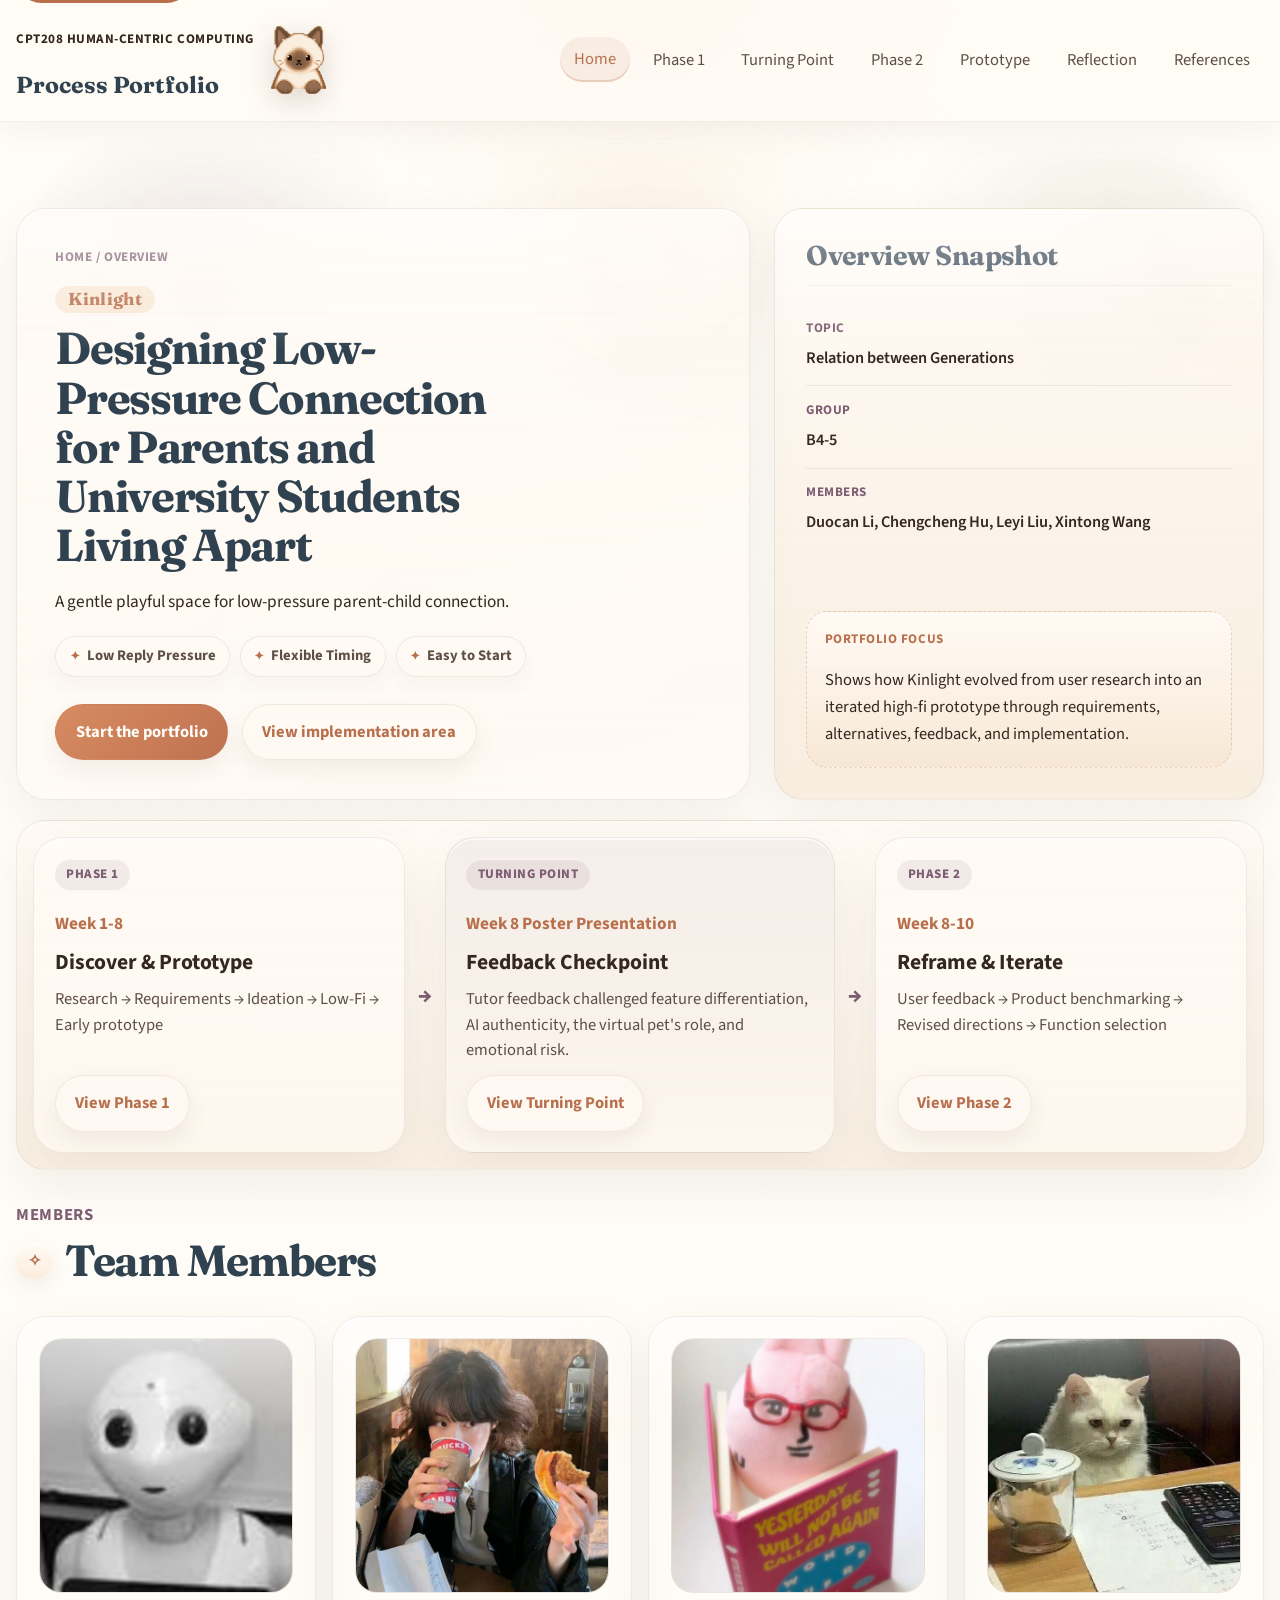
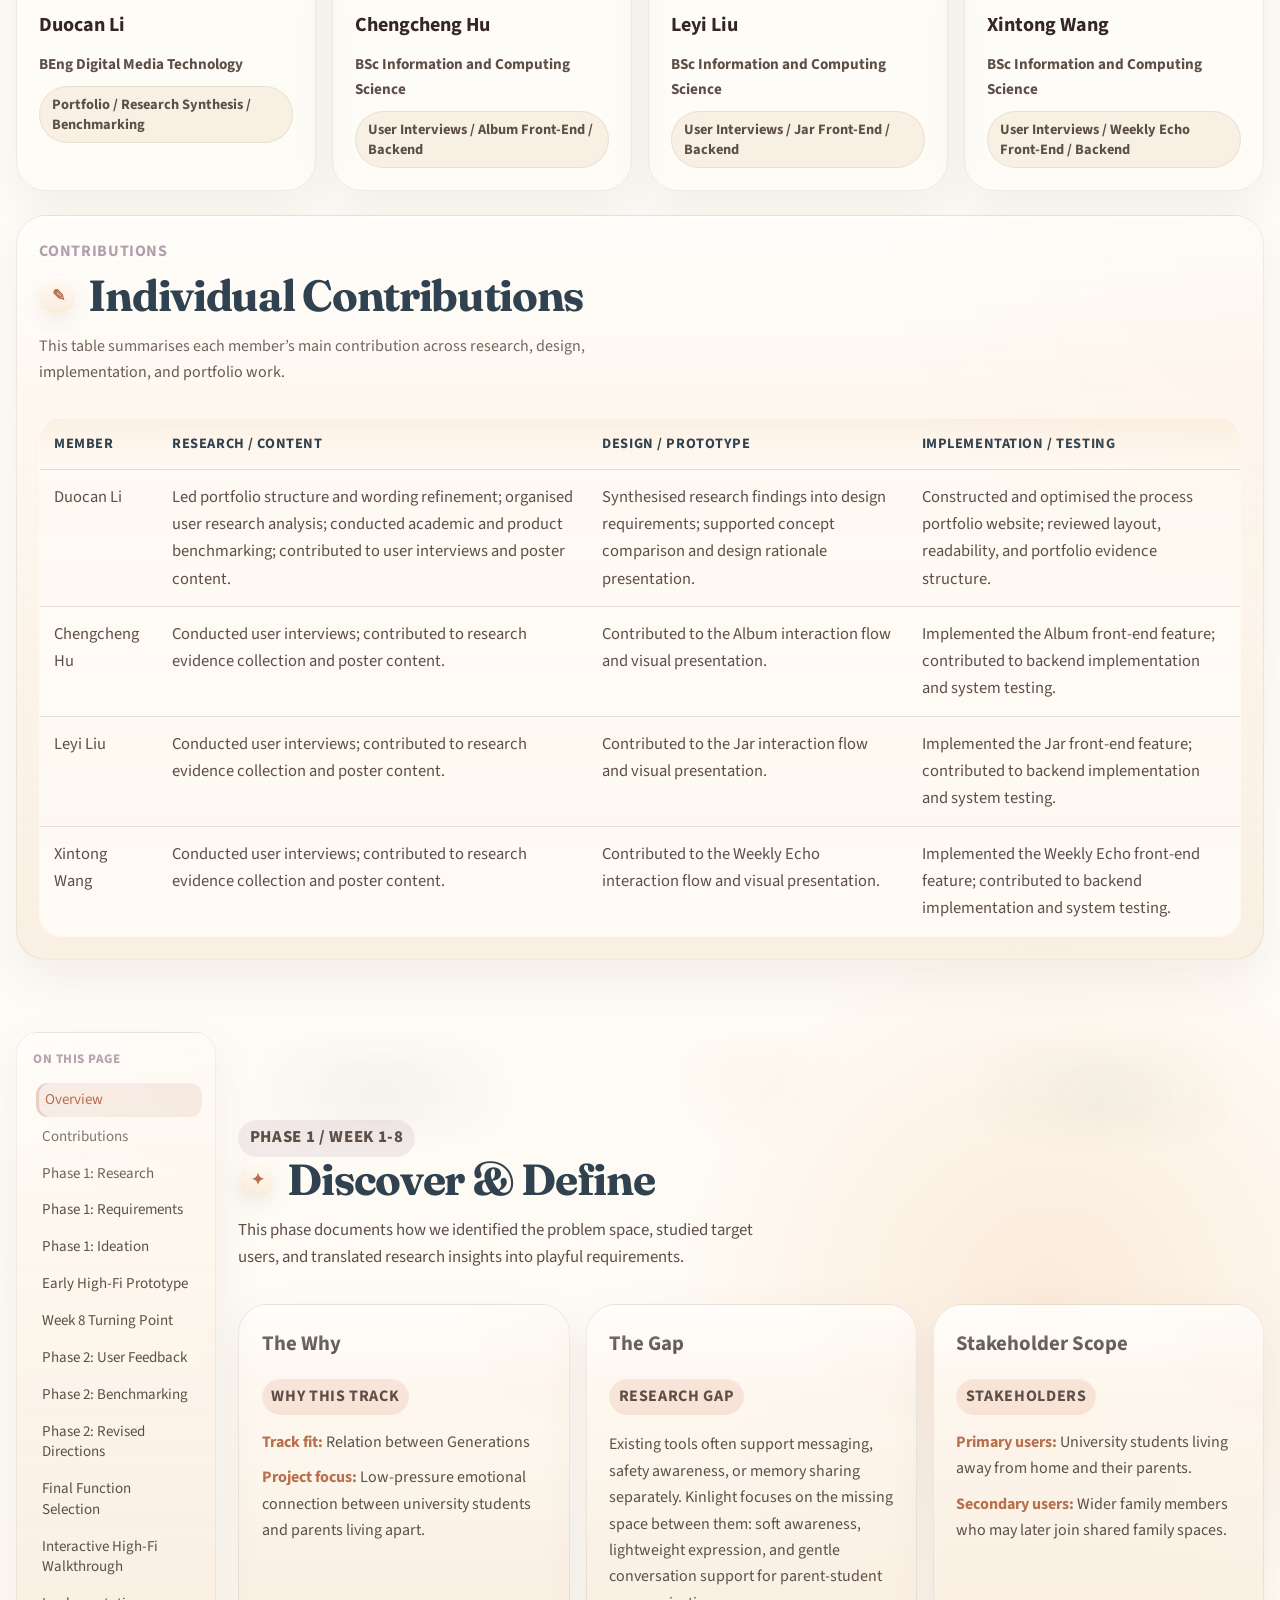
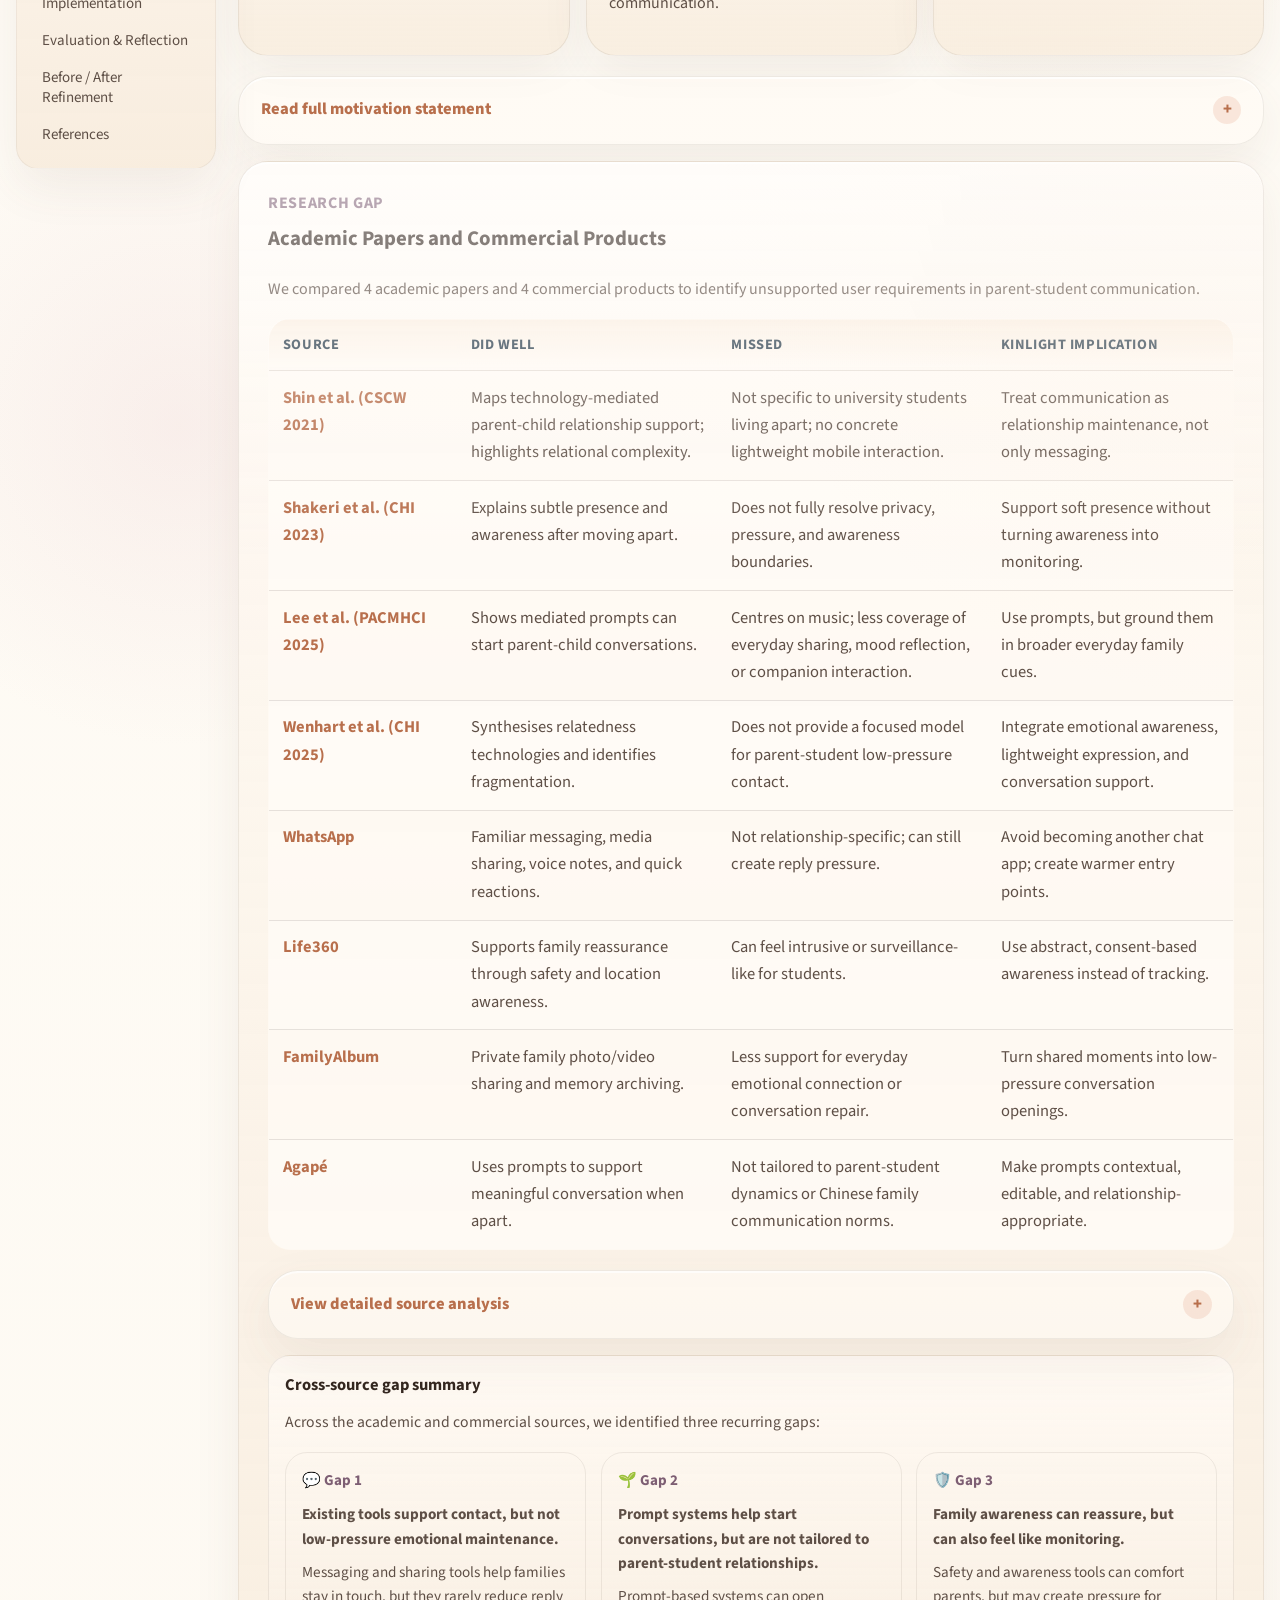
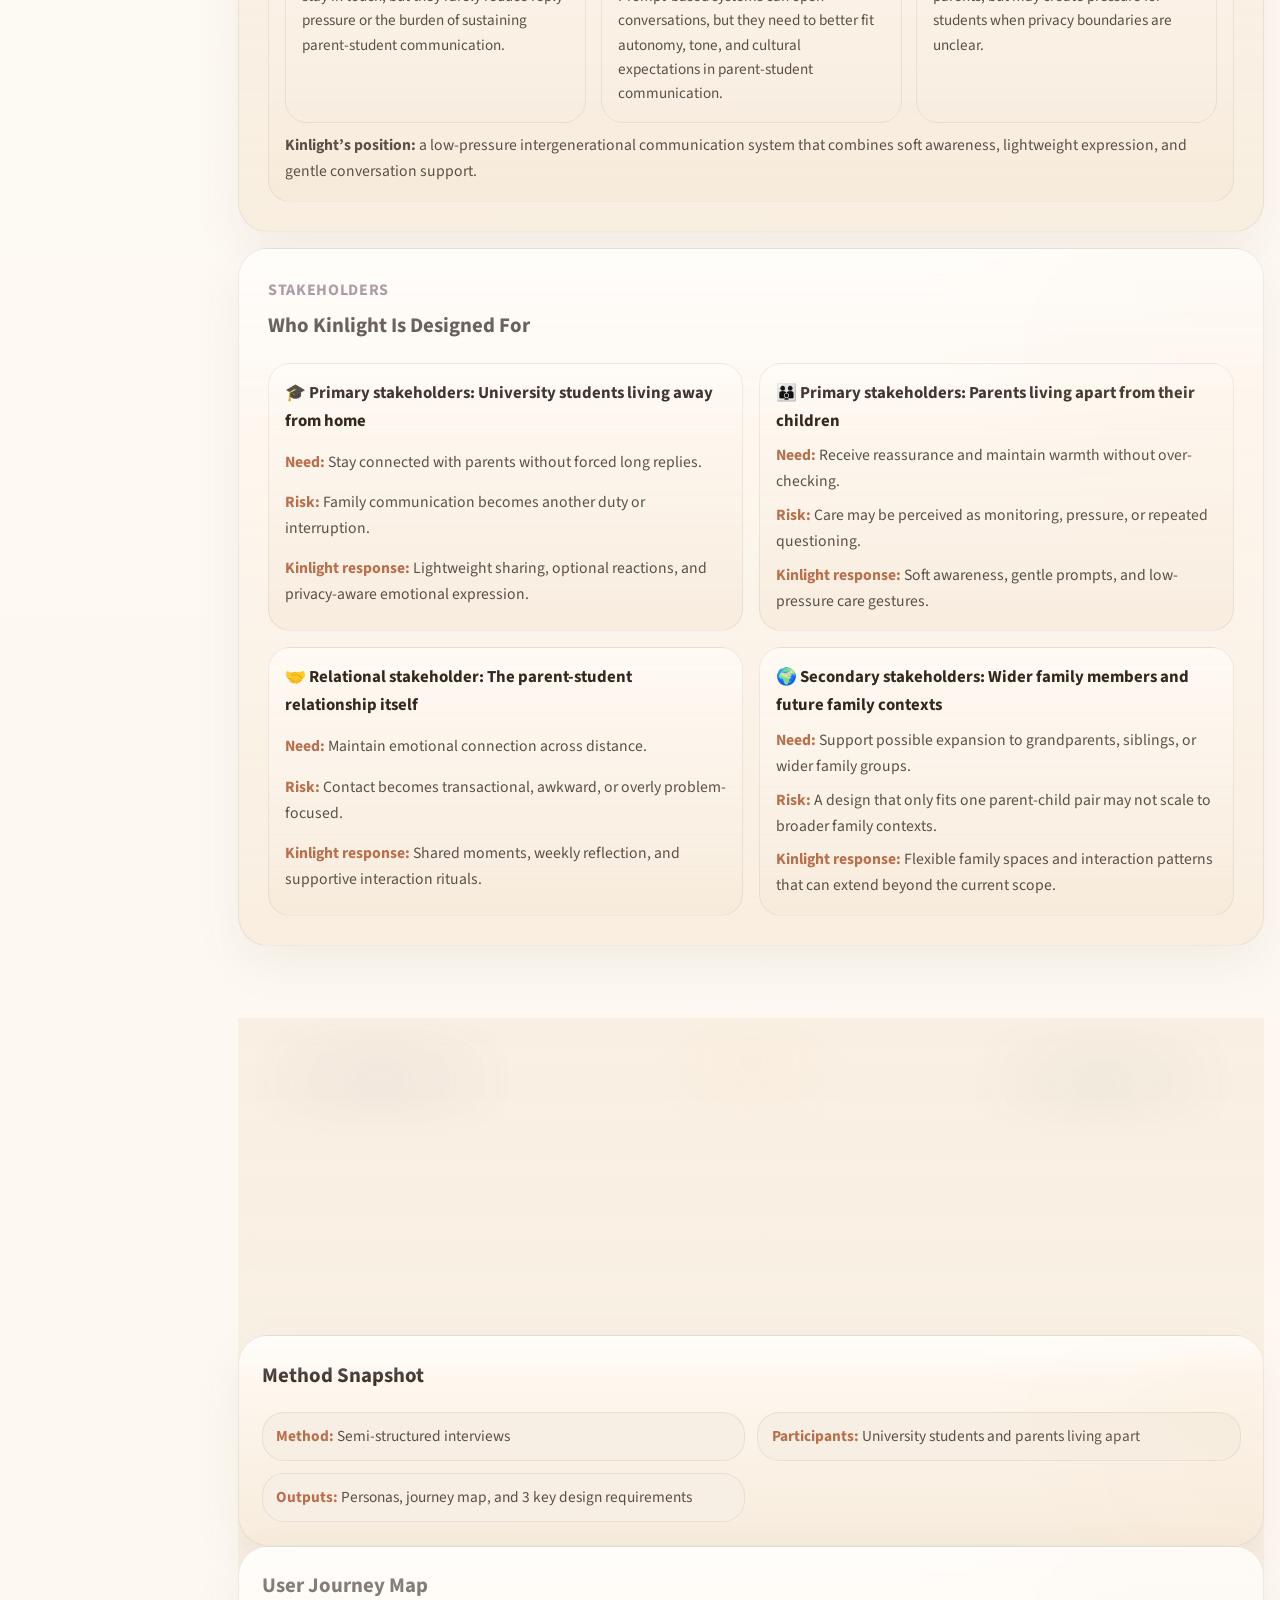
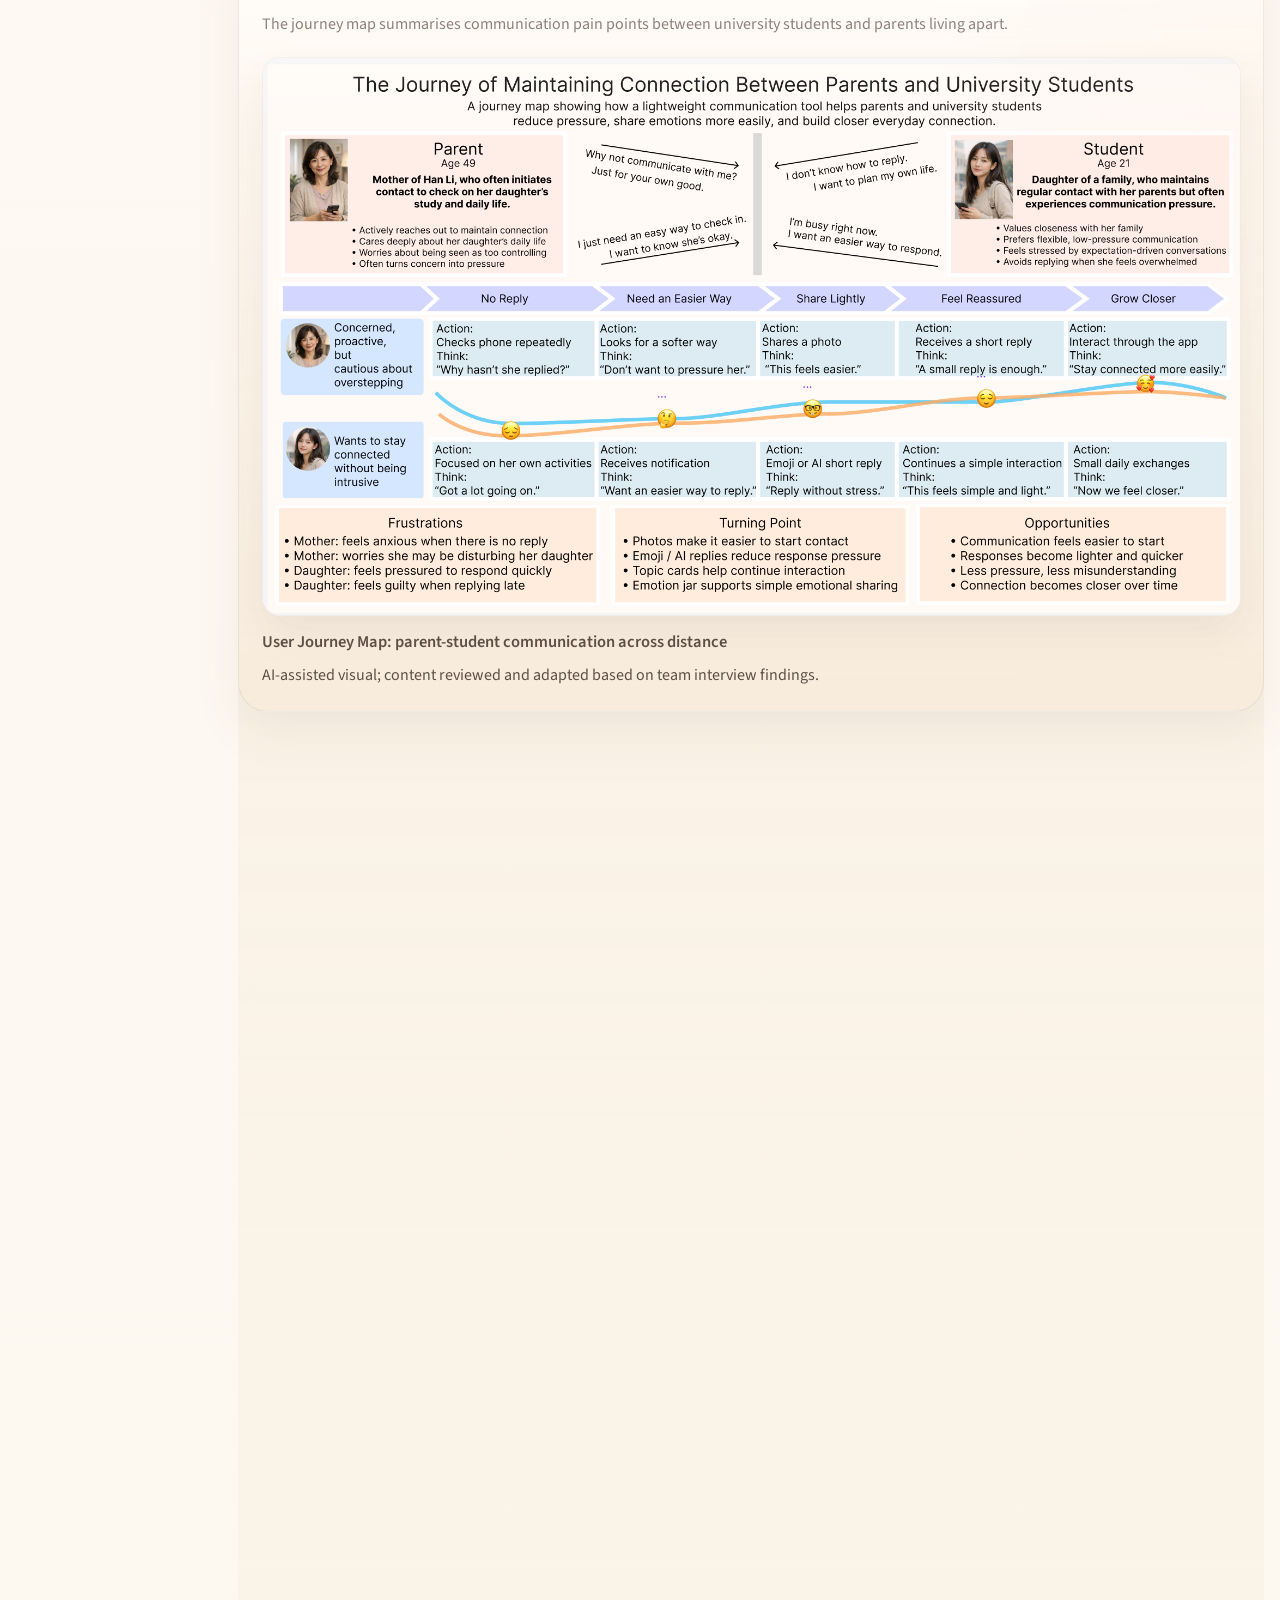
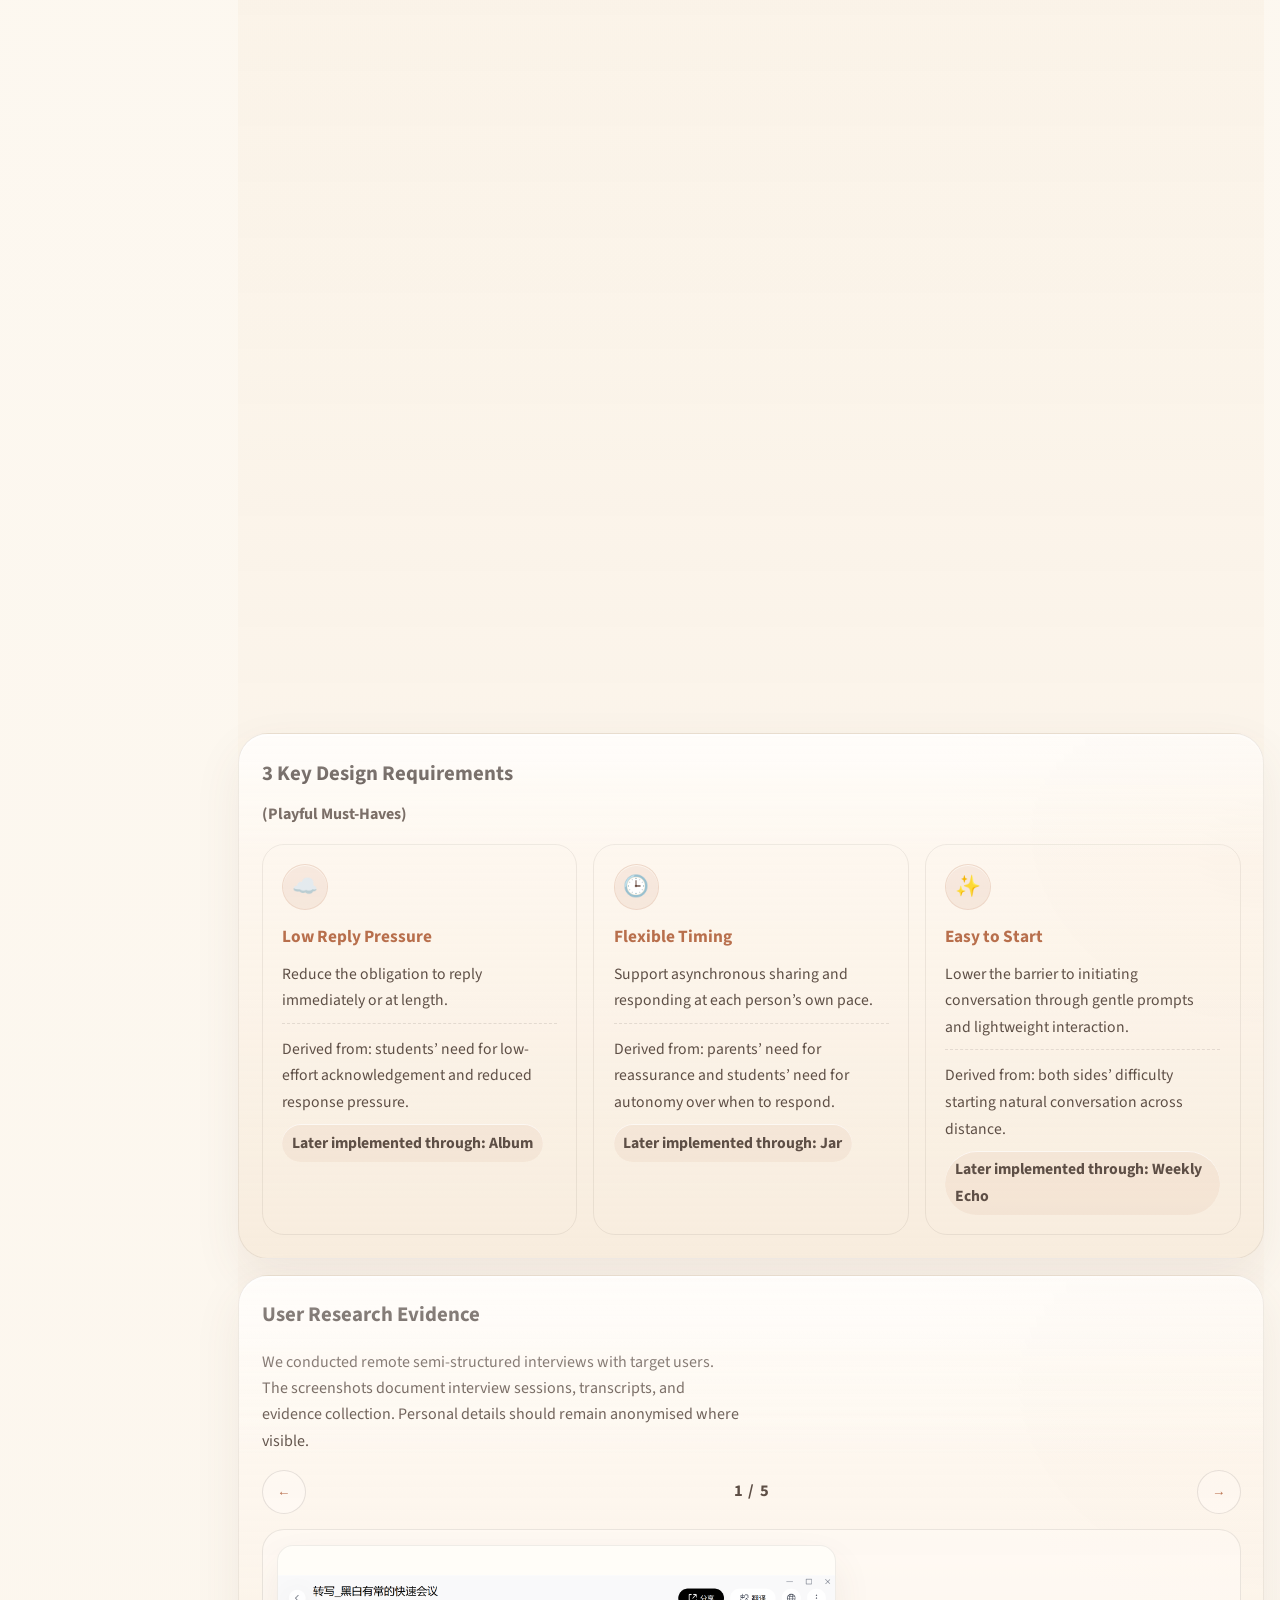
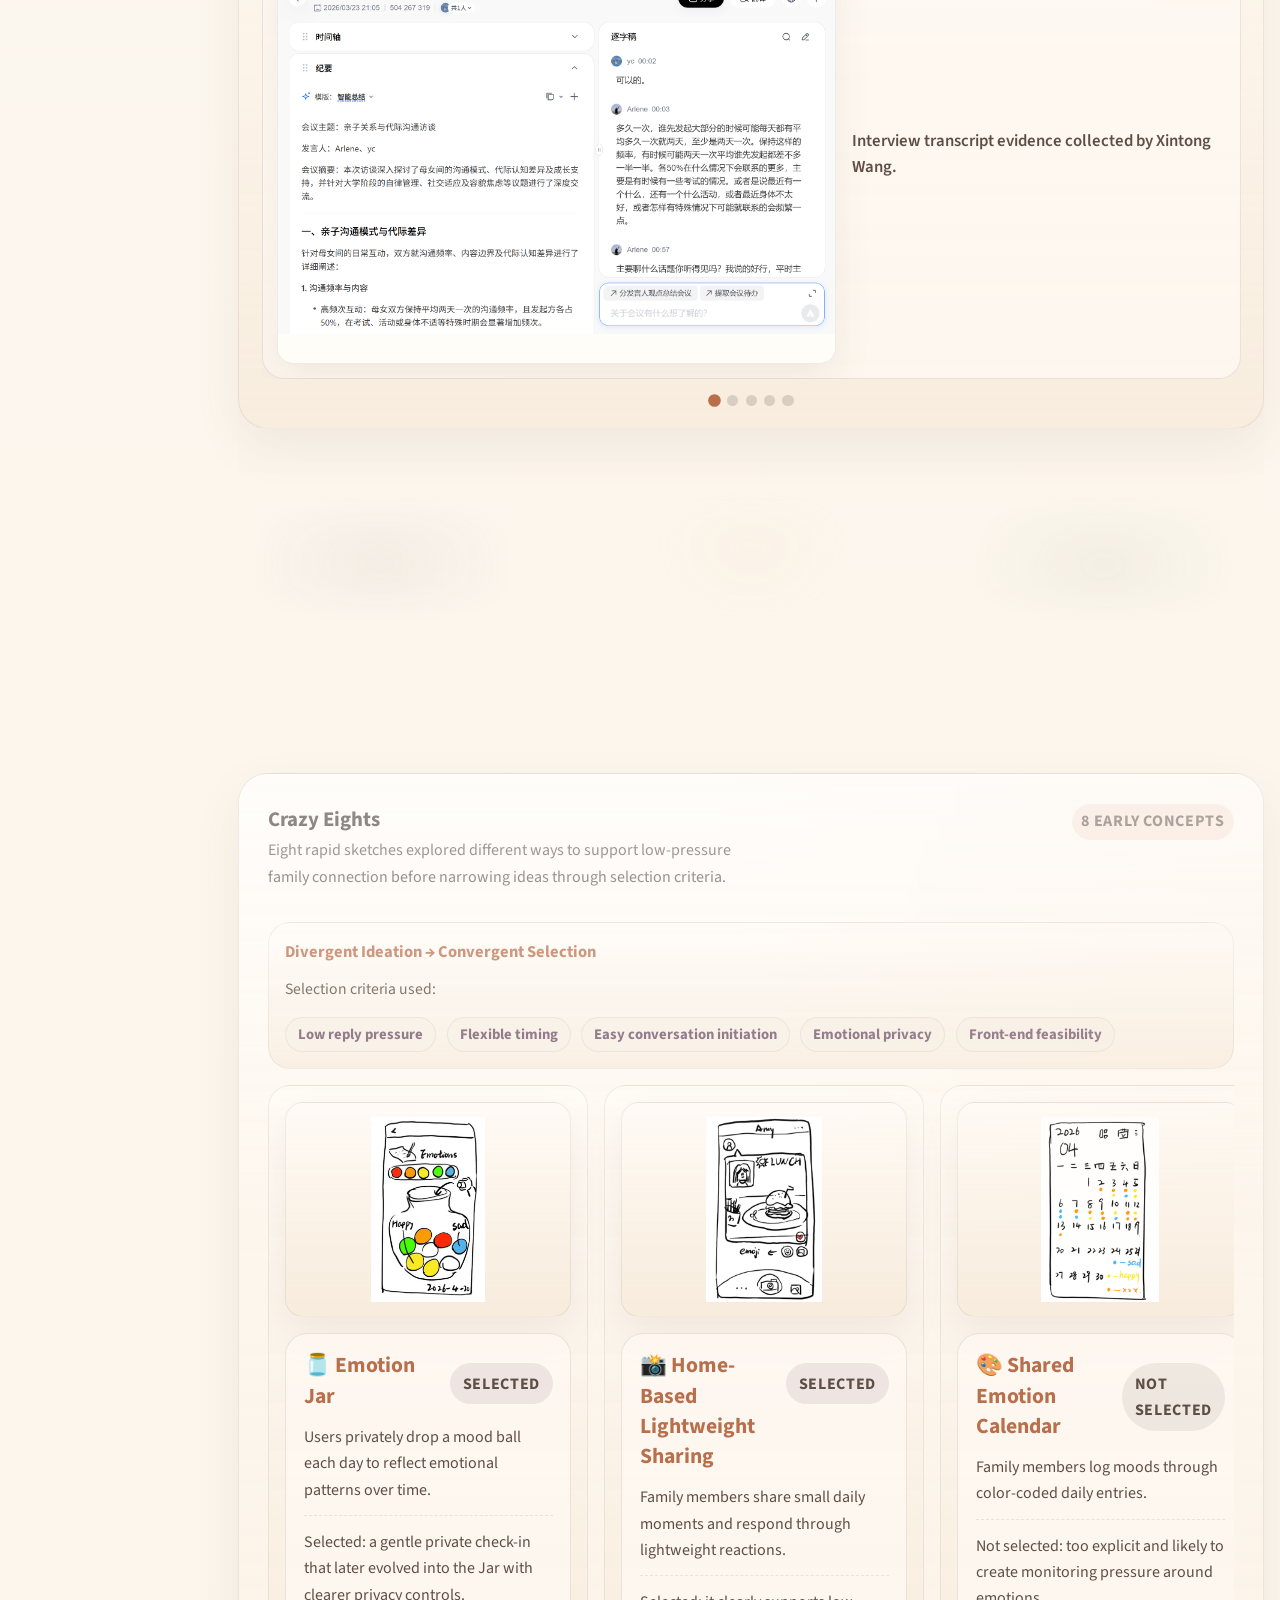
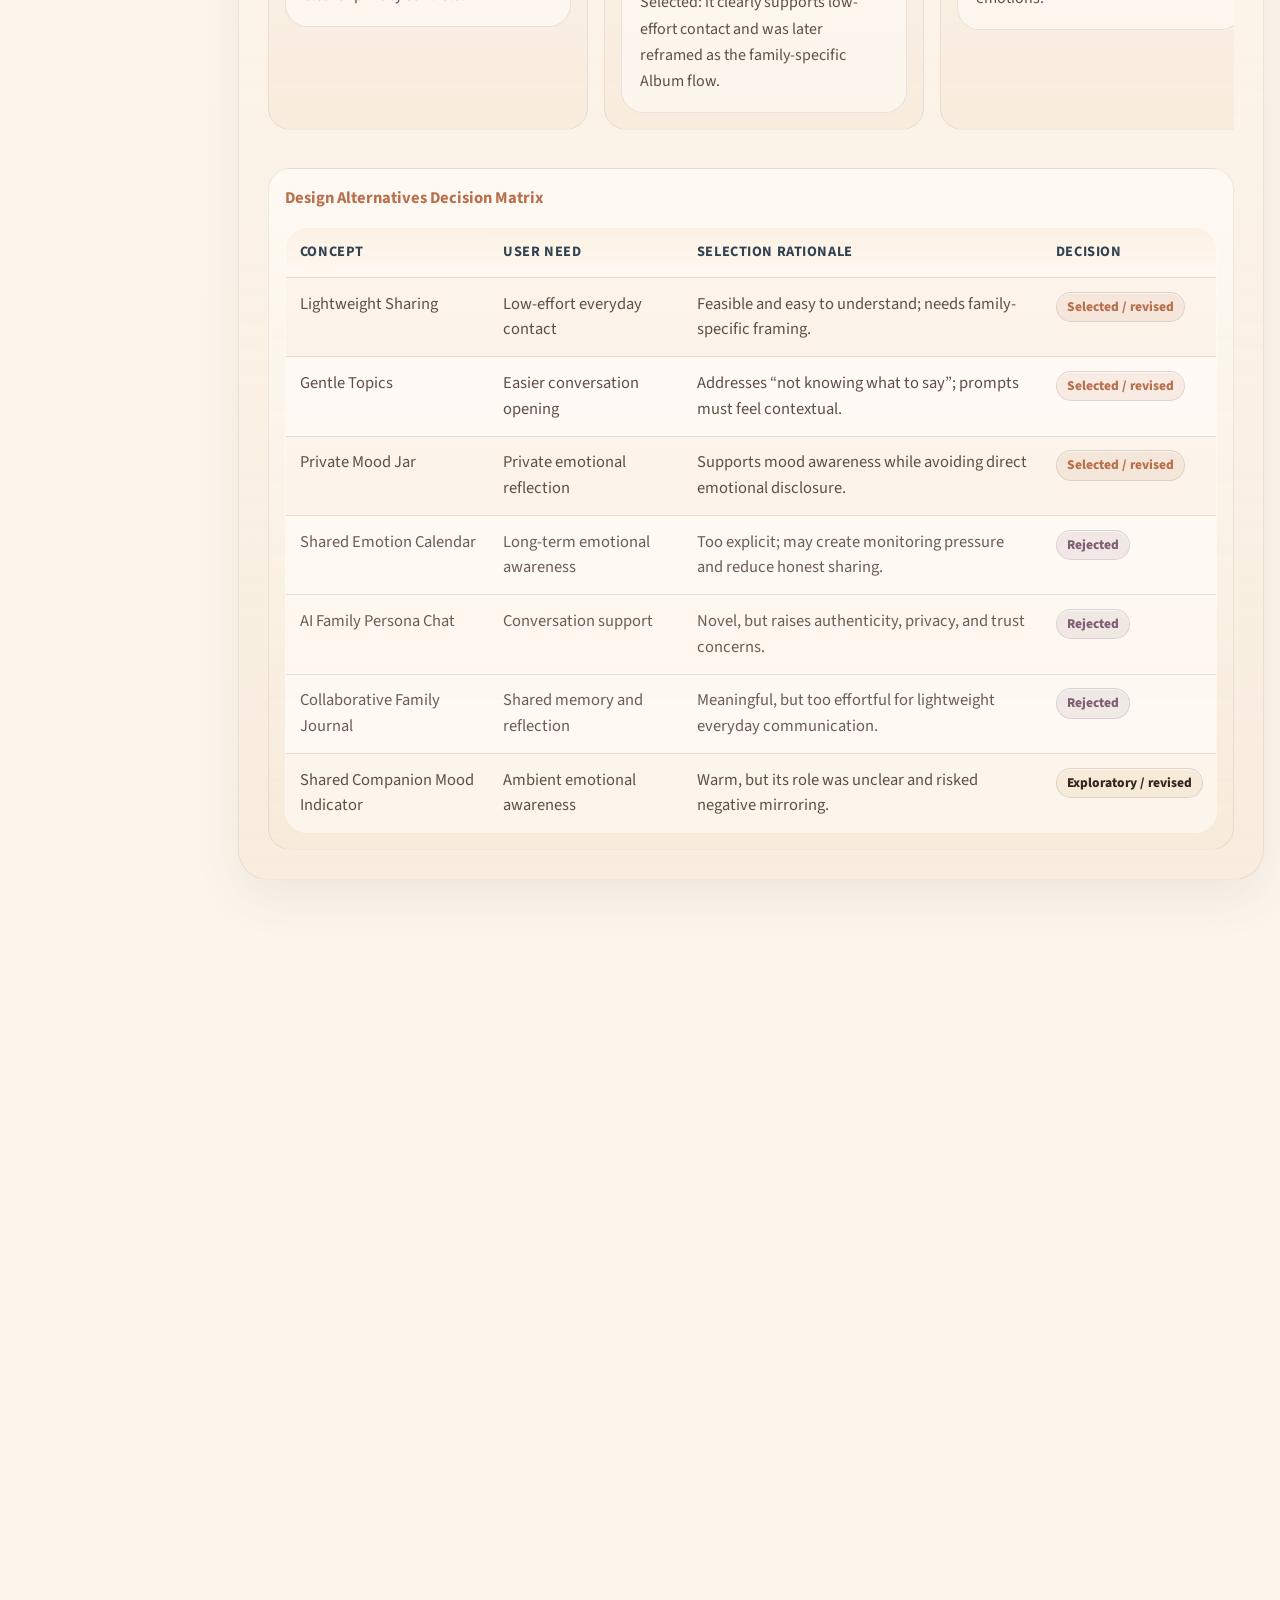
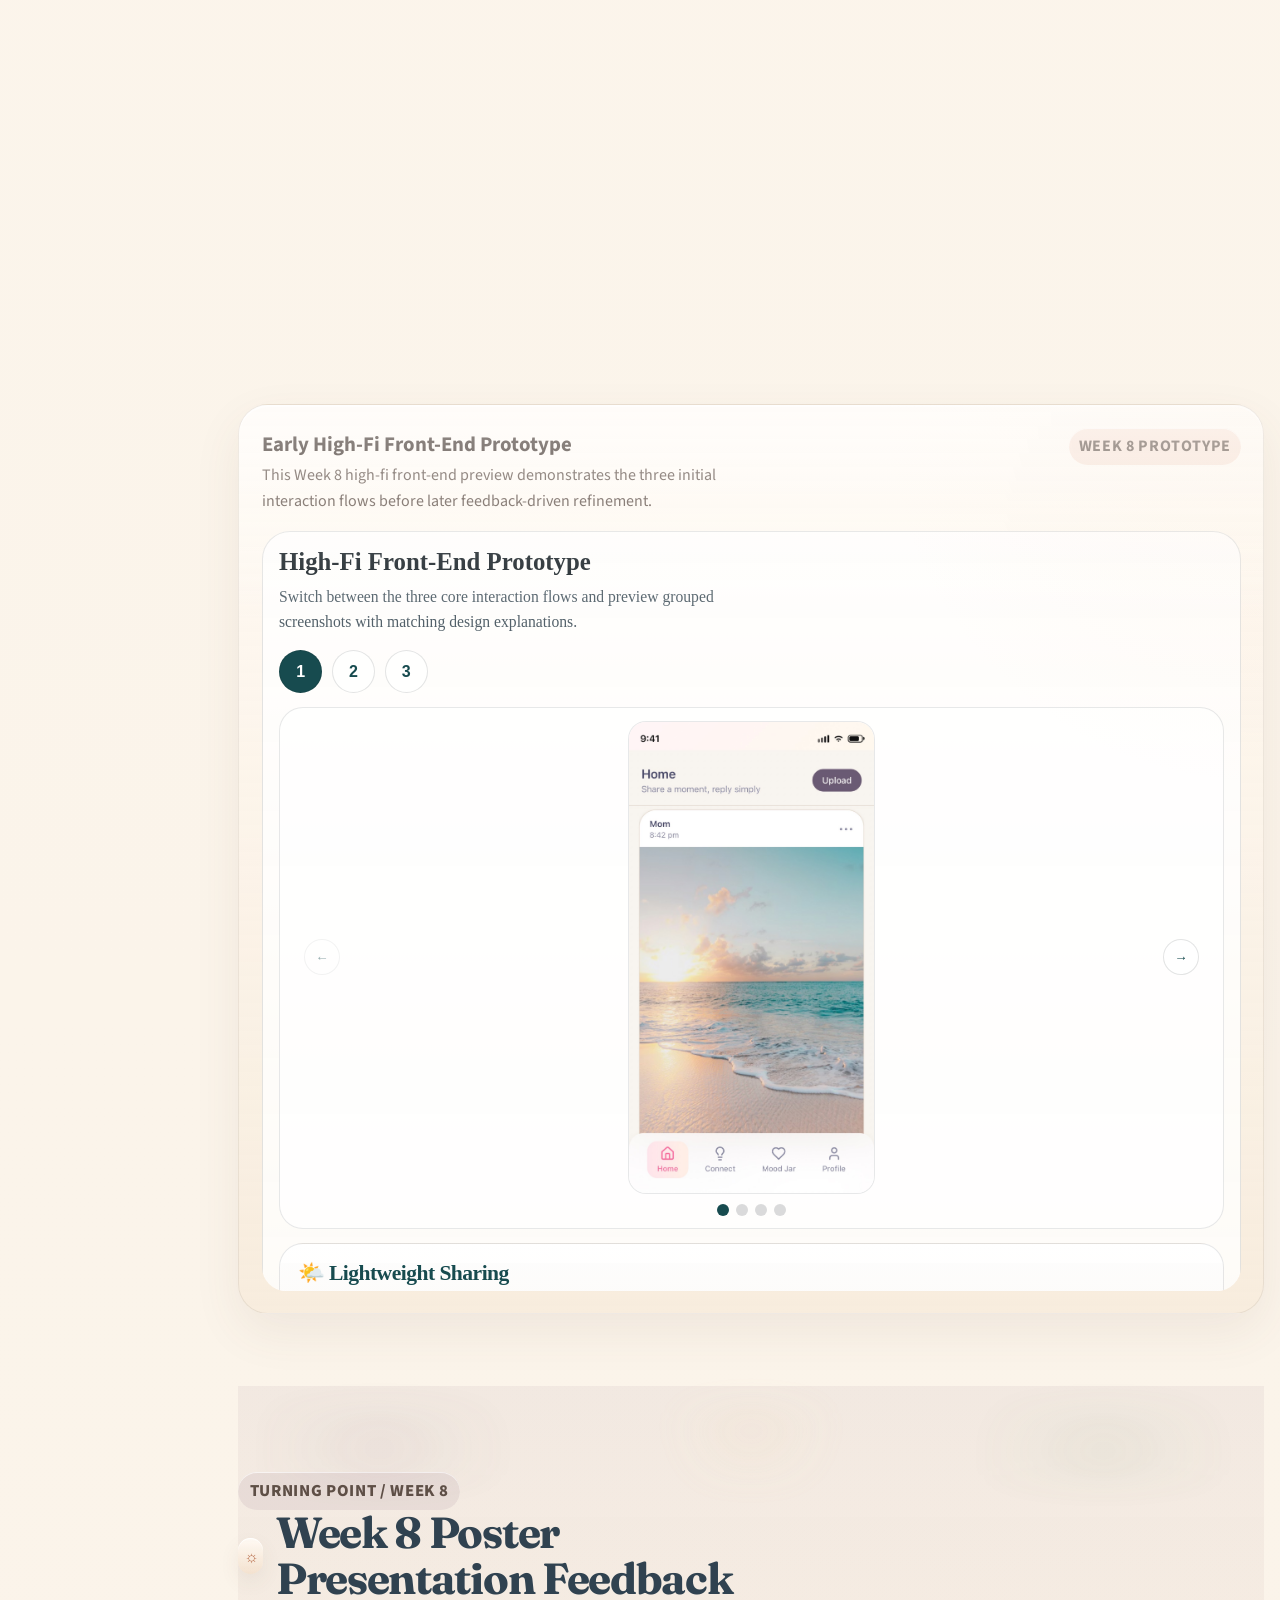
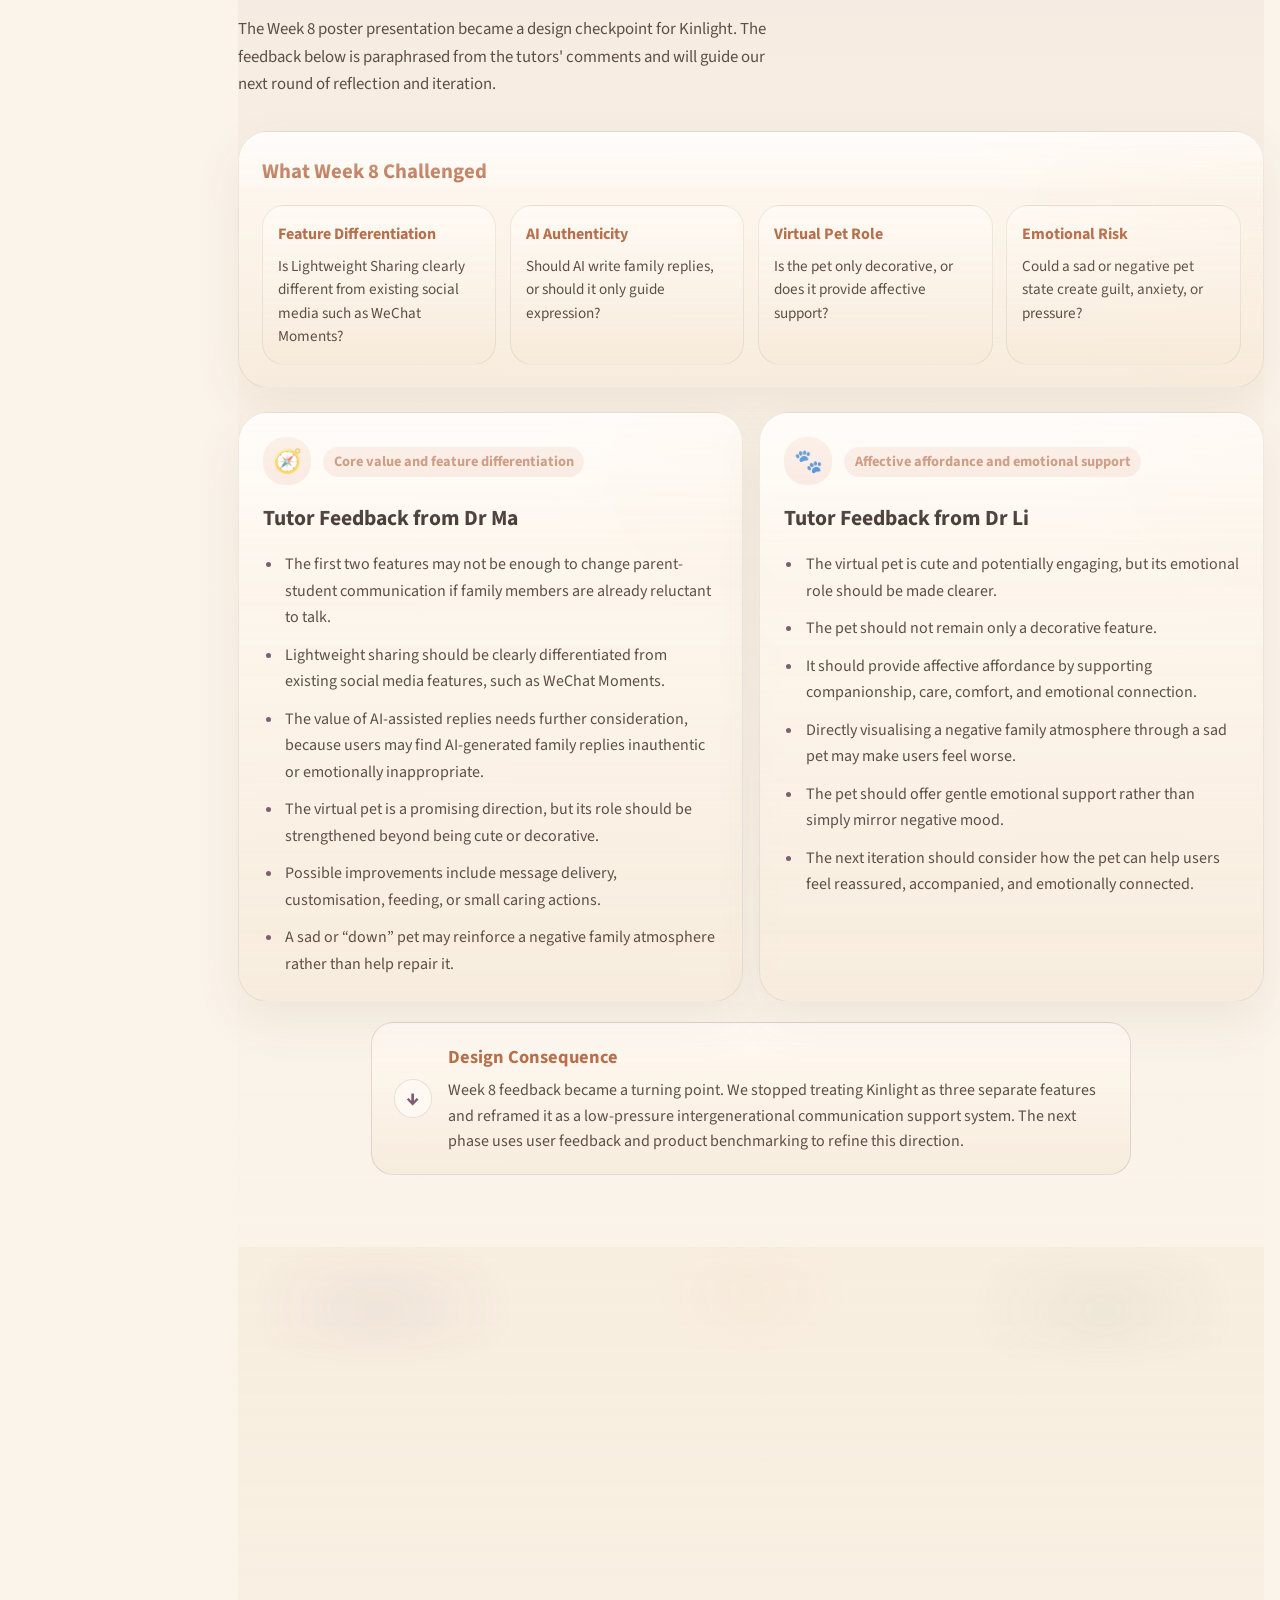
==== commit cb2f74bc: "修改了readme 修改了小动物贴图" ====
--- a/index.html
+++ b/index.html
@@ -20,15 +20,17 @@
 <body>
   <a class="skip-link" href="#main-content">Skip to main content</a>
   <div class="scroll-progress" aria-hidden="true"></div>
-  <div class="corner-pet-companion" aria-hidden="true">
-    <img class="corner-pet-image" src="figure/cat1.png" alt="">
-  </div>
 
   <header class="site-header" id="top">
     <div class="container header-inner">
-      <div class="brand-block">
-        <p class="eyebrow">CPT208 Human-Centric Computing</p>
-        <a class="site-title" href="#home">Process Portfolio</a>
+      <div class="header-brand-cluster">
+        <div class="brand-block">
+          <p class="eyebrow">CPT208 Human-Centric Computing</p>
+          <a class="site-title" href="#home">Process Portfolio</a>
+        </div>
+        <div class="header-pet-companion" aria-hidden="true" data-pet-companion>
+          <img class="header-pet-image" data-pet-image src="figure/cat1.png" alt="">
+        </div>
       </div>
       <nav class="site-nav" aria-label="Section navigation">
         <a href="#home">Home</a>
--- a/styles.css
+++ b/styles.css
@@ -151,19 +151,34 @@
   box-shadow: 0 10px 28px rgba(var(--shadow-rgb), 0.06);
 }
 
-.header-inner,
+.header-inner {
+  display: grid;
+  grid-template-columns: max-content minmax(0, 1fr);
+  align-items: center;
+  column-gap: 1.5rem;
+  padding: 1rem 0;
+}
+
+.header-brand-cluster {
+  display: inline-flex;
+  align-items: center;
+  gap: 0.8rem;
+  min-width: max-content;
+}
+
+.brand-block {
+  display: flex;
+  flex-direction: column;
+  gap: 0.15rem;
+  min-width: max-content;
+}
+
 .footer-inner {
   display: flex;
   align-items: center;
   justify-content: space-between;
   gap: 1rem;
   padding: 1rem 0;
-}
-
-.brand-block {
-  display: flex;
-  flex-direction: column;
-  gap: 0.15rem;
 }
 
 .eyebrow,
@@ -186,6 +201,7 @@
 }
 
 .site-nav {
+  min-width: 0;
   display: flex;
   flex-wrap: wrap;
   justify-content: flex-end;
@@ -327,40 +343,35 @@
   z-index: 1;
 }
 
-.corner-pet-companion {
-  position: fixed;
-  top: 0.85rem;
-  right: 4.9rem;
-  width: clamp(98px, 8.6vw, 118px);
-  height: clamp(98px, 8.6vw, 118px);
-  z-index: 9998;
+.header-pet-companion {
+  width: 68px;
+  height: 68px;
   display: flex;
-  align-items: flex-start;
+  align-items: center;
   justify-content: center;
+  flex: 0 0 auto;
   pointer-events: none;
   overflow: visible;
-  transform: rotate(-3deg);
-  transform-origin: top center;
-  will-change: transform, opacity;
-}
-
-.corner-pet-image {
+  z-index: 1;
+}
+
+.header-pet-image {
   display: block;
   width: 100%;
   height: 100%;
   object-fit: contain;
   filter: drop-shadow(0 8px 14px rgba(74, 51, 38, 0.18));
+  opacity: 1;
   transform: translateY(0) scale(1);
-  opacity: 1;
   transition:
-    opacity 340ms ease,
-    transform 340ms ease,
-    filter 340ms ease;
-}
-
-.corner-pet-companion.is-switching .corner-pet-image {
+    opacity 320ms ease,
+    transform 320ms ease,
+    filter 320ms ease;
+}
+
+.header-pet-companion.is-switching .header-pet-image {
   opacity: 0;
-  transform: translateY(-6px) scale(0.96);
+  transform: translateY(-5px) scale(0.96);
   filter: drop-shadow(0 6px 12px rgba(74, 51, 38, 0.14));
 }
 
@@ -3708,7 +3719,11 @@
     margin-top: 0.65rem;
   }
 
-  .header-inner,
+  .header-inner {
+    grid-template-columns: minmax(0, 1fr);
+    justify-items: start;
+  }
+
   .footer-inner {
     flex-direction: column;
     align-items: flex-start;
@@ -4953,12 +4968,25 @@
   }
 }
 
-@media (max-width: 1024px) {
-  .corner-pet-companion {
-    top: 5.1rem;
-    right: 0.35rem;
-    width: clamp(78px, 8vw, 90px);
-    height: clamp(78px, 8vw, 90px);
+@media (max-width: 1320px) {
+  .header-inner {
+    column-gap: 1rem;
+  }
+
+  .header-brand-cluster {
+    gap: 0.7rem;
+  }
+}
+
+@media (max-width: 1180px) {
+  .header-pet-companion {
+    display: none;
+  }
+}
+
+@media (max-width: 768px) {
+  .header-pet-companion {
+    display: none;
   }
 }
 
@@ -5025,12 +5053,6 @@
   }
 }
 
-@media (max-width: 768px) {
-  .corner-pet-companion {
-    display: none;
-  }
-}
-
 @media (max-width: 640px) {
   .evaluation-chip-grid,
   .evaluation-metric-grid,
@@ -5043,6 +5065,10 @@
     align-items: flex-start;
   }
 
+  .header-pet-companion {
+    display: none;
+  }
+
   .site-nav {
     width: 100%;
     flex-wrap: nowrap;
@@ -5089,8 +5115,7 @@
 }
 
 @media (prefers-reduced-motion: reduce) {
-  .corner-pet-companion,
-  .corner-pet-image {
+  .header-pet-image {
     animation: none;
     transition: none;
     transform: none;
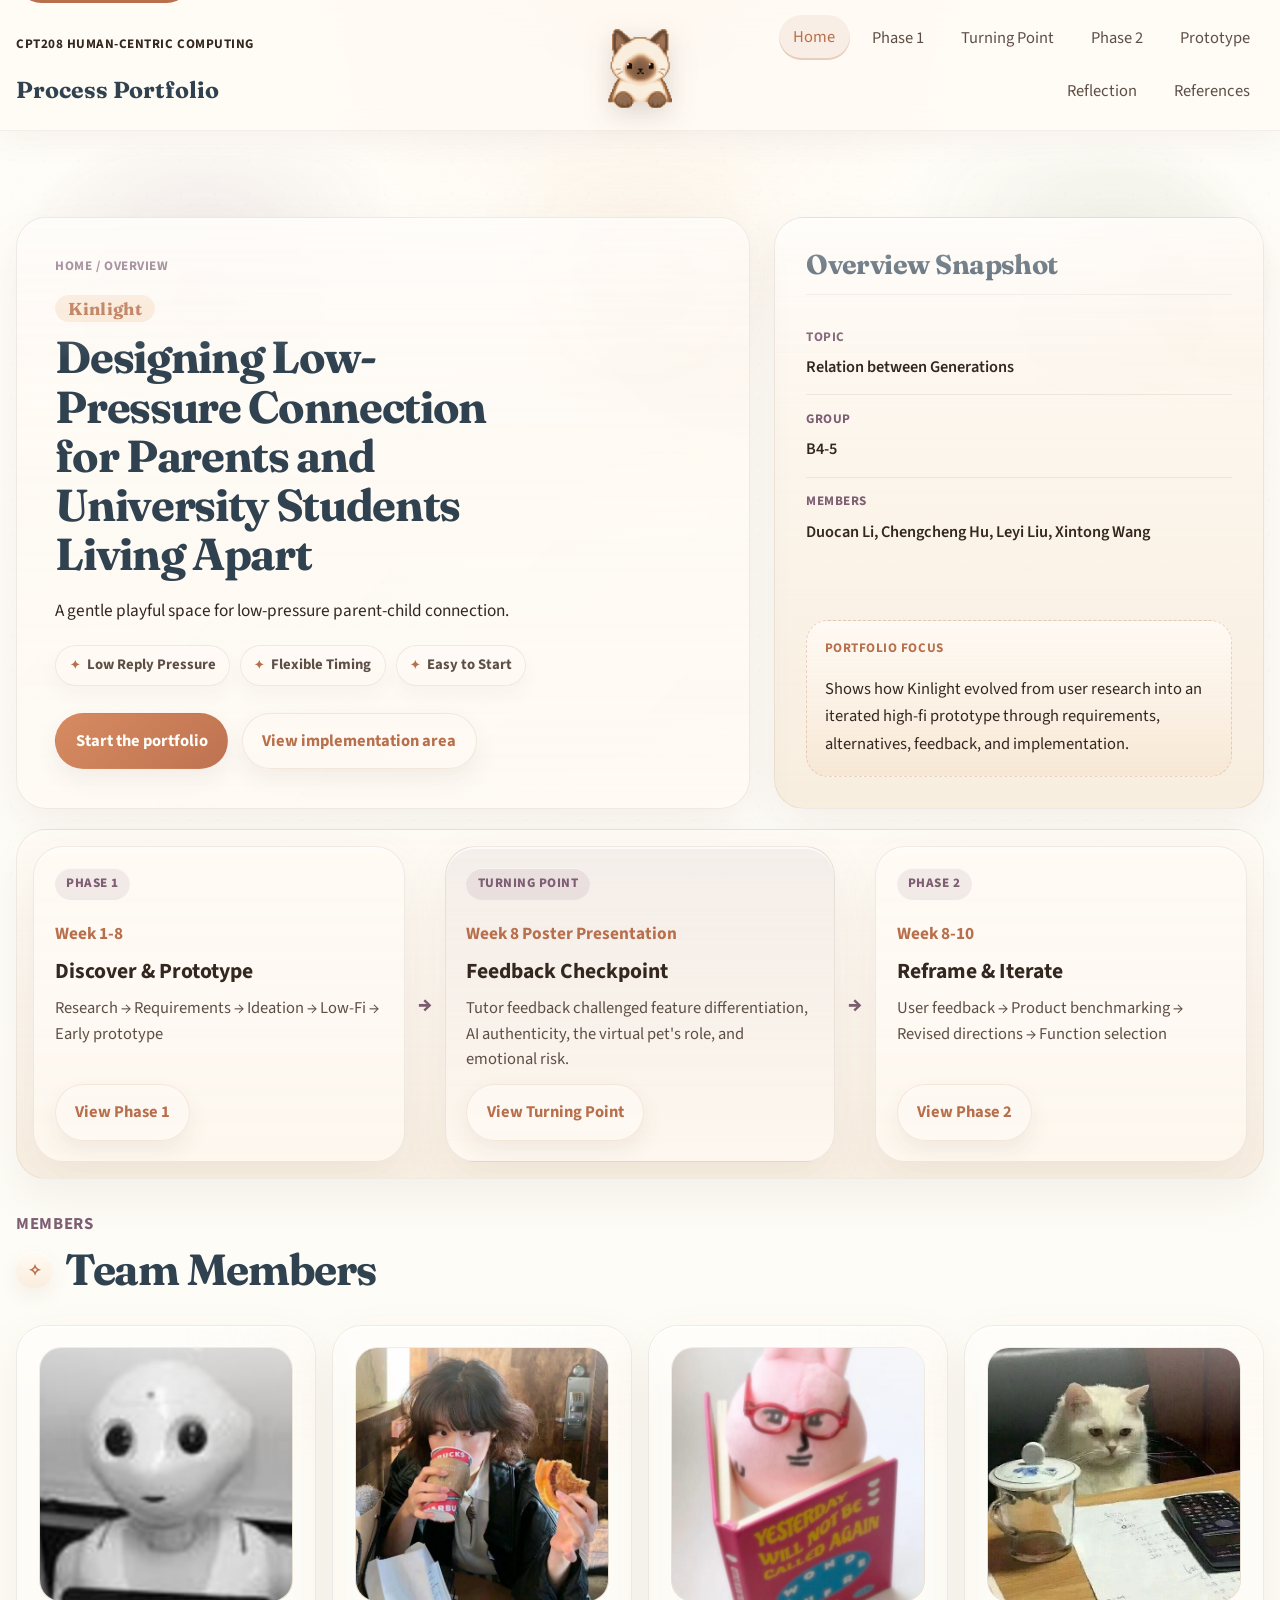
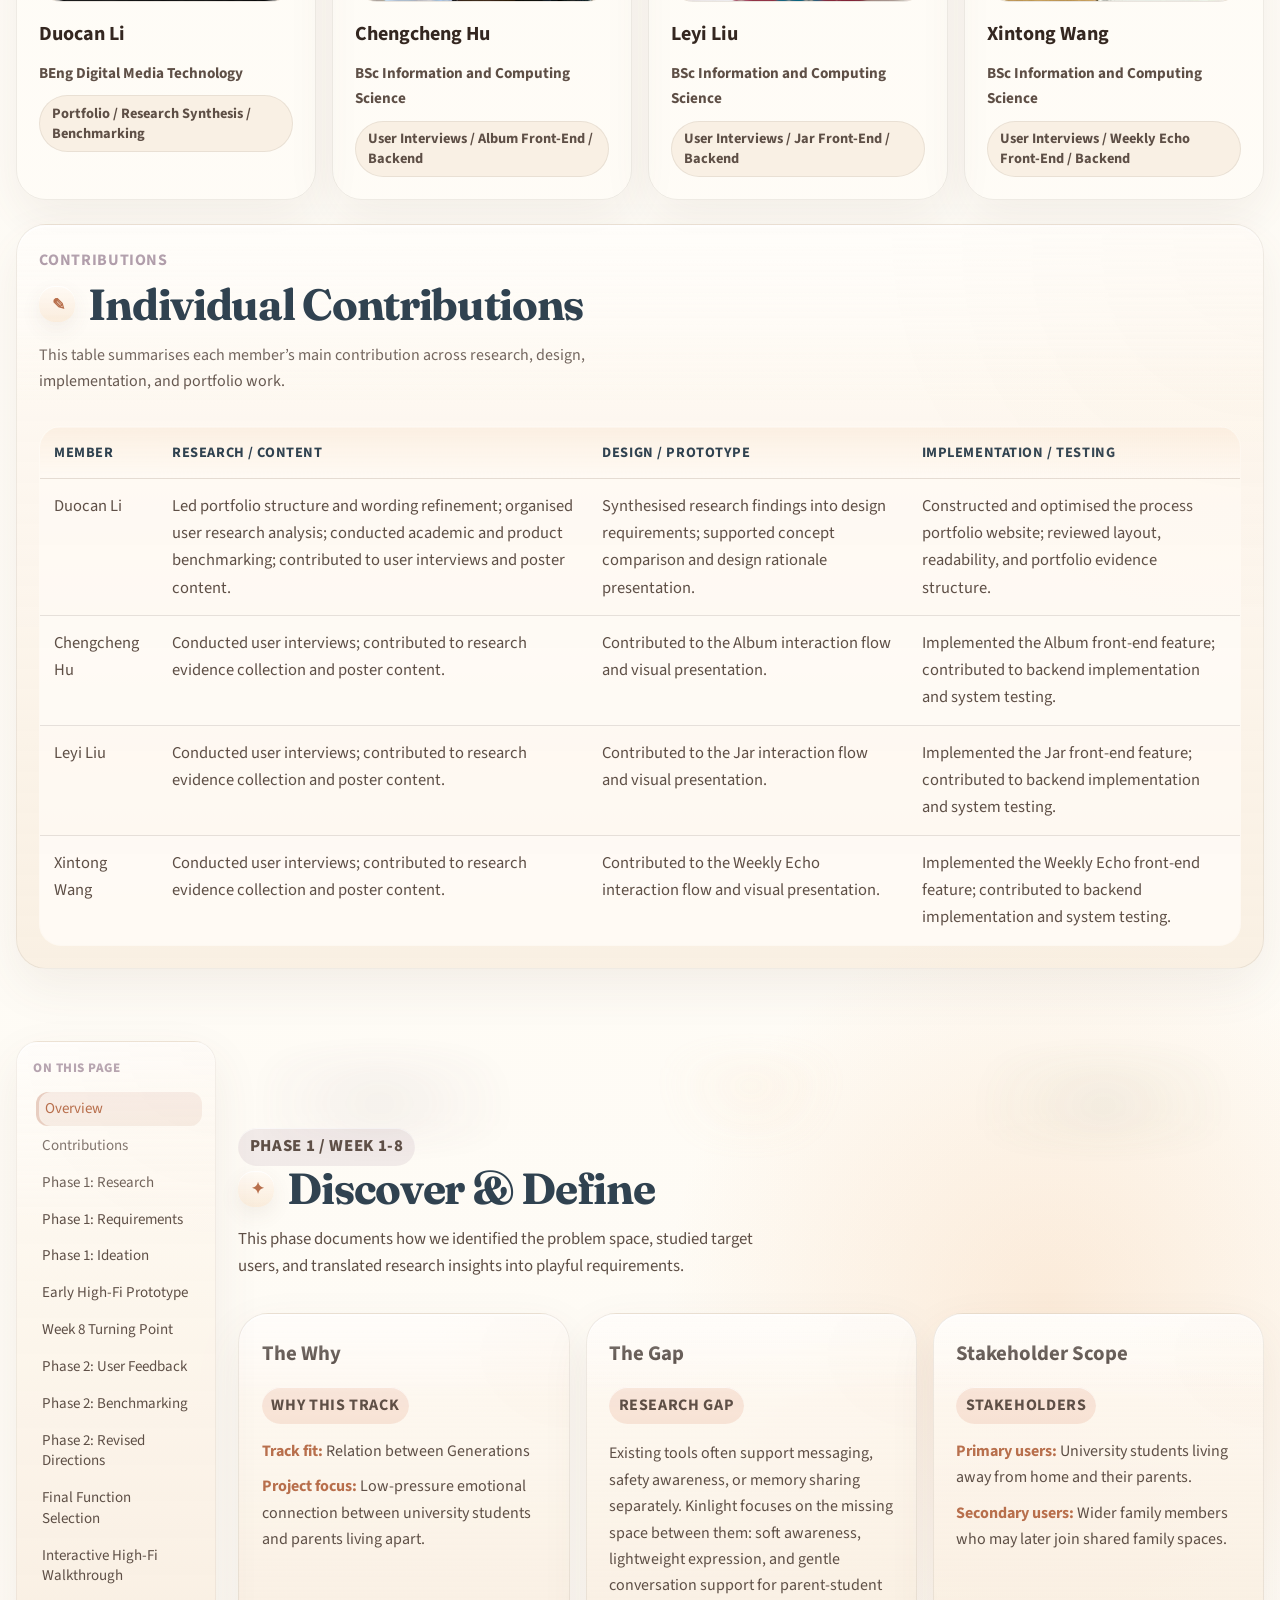
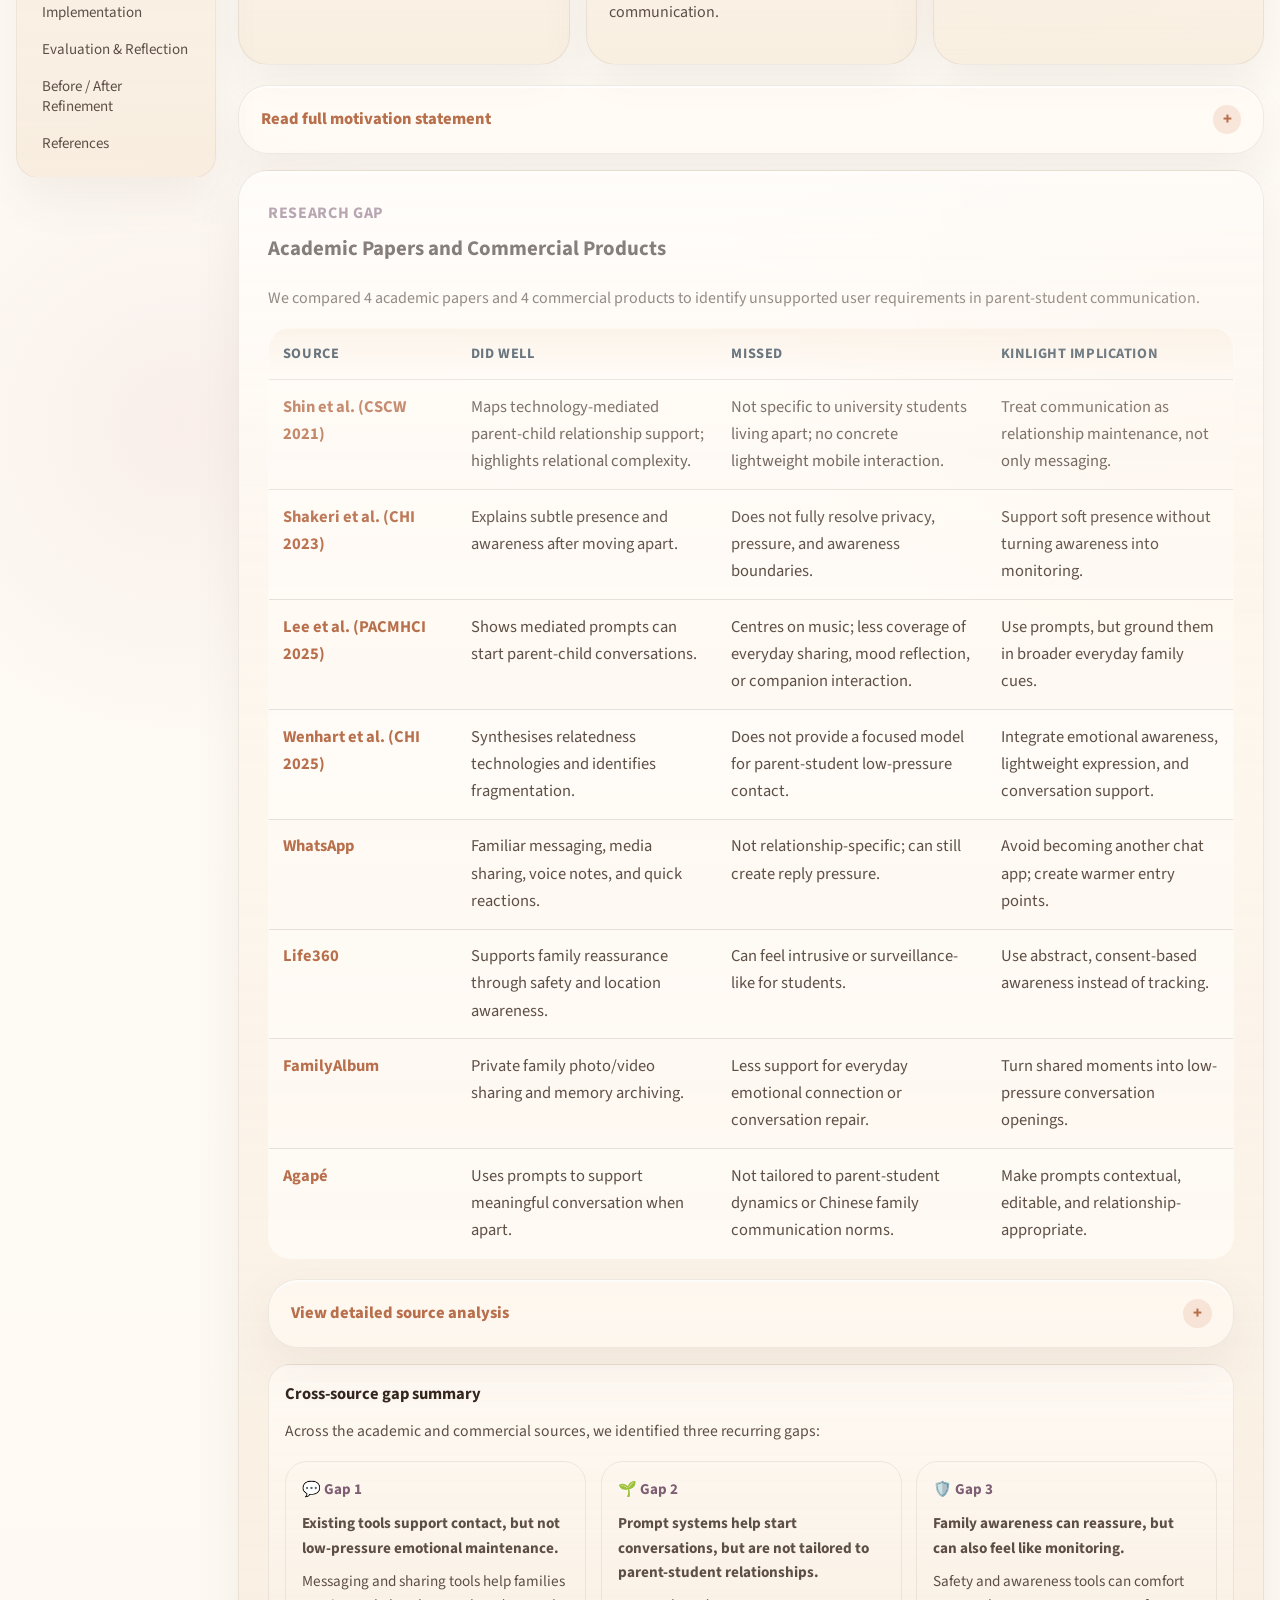
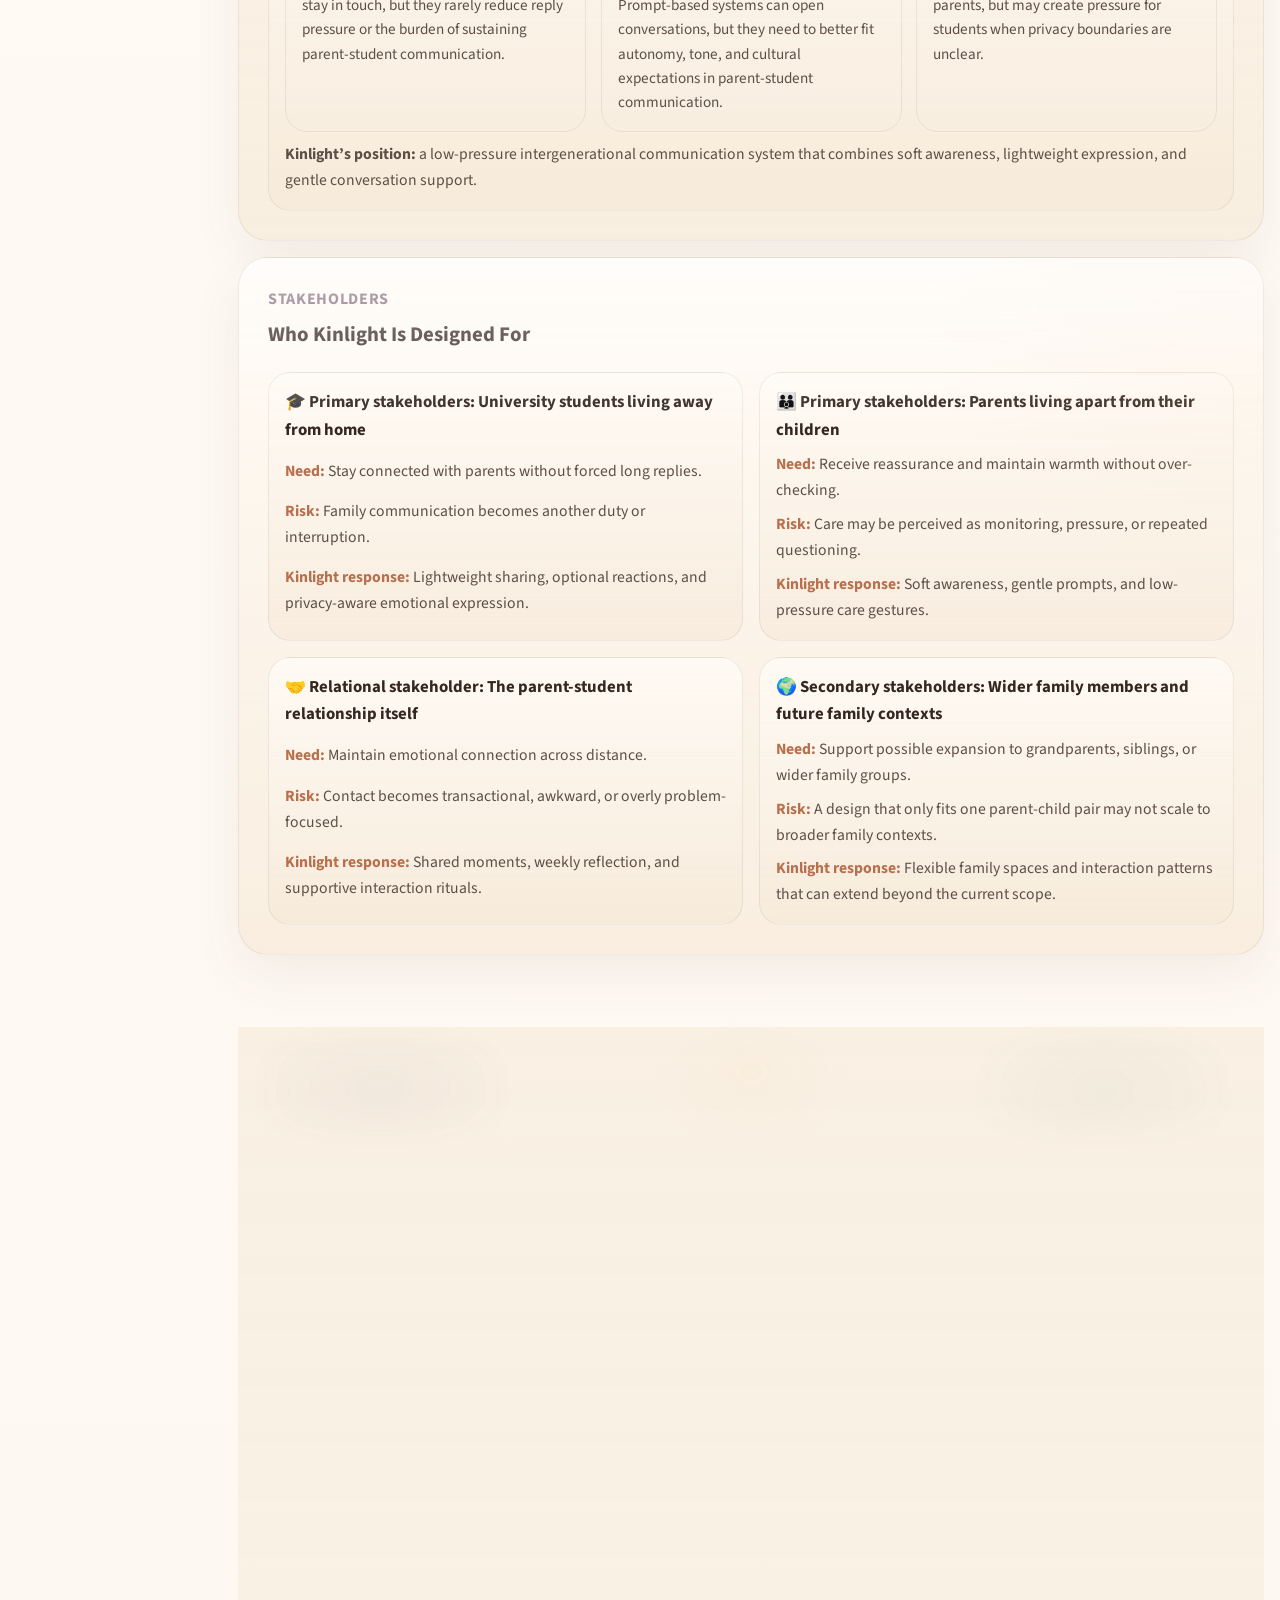
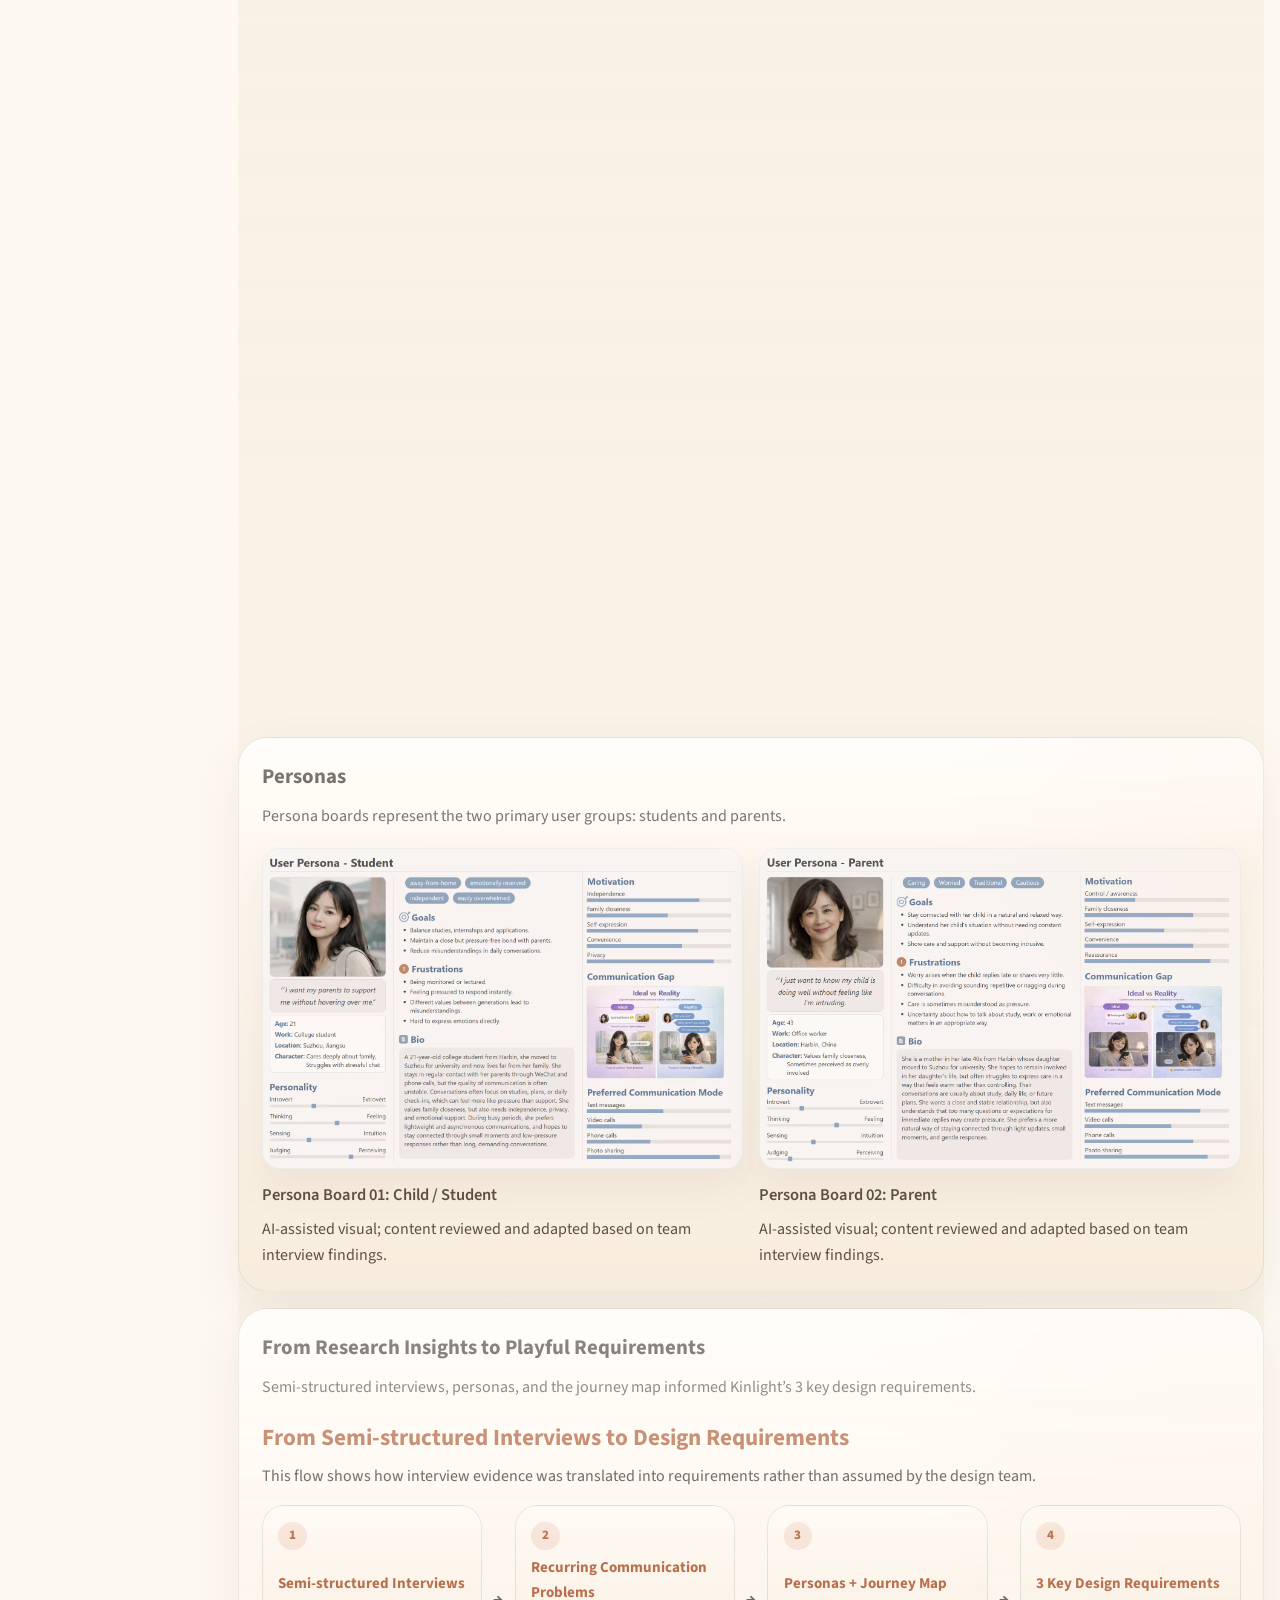
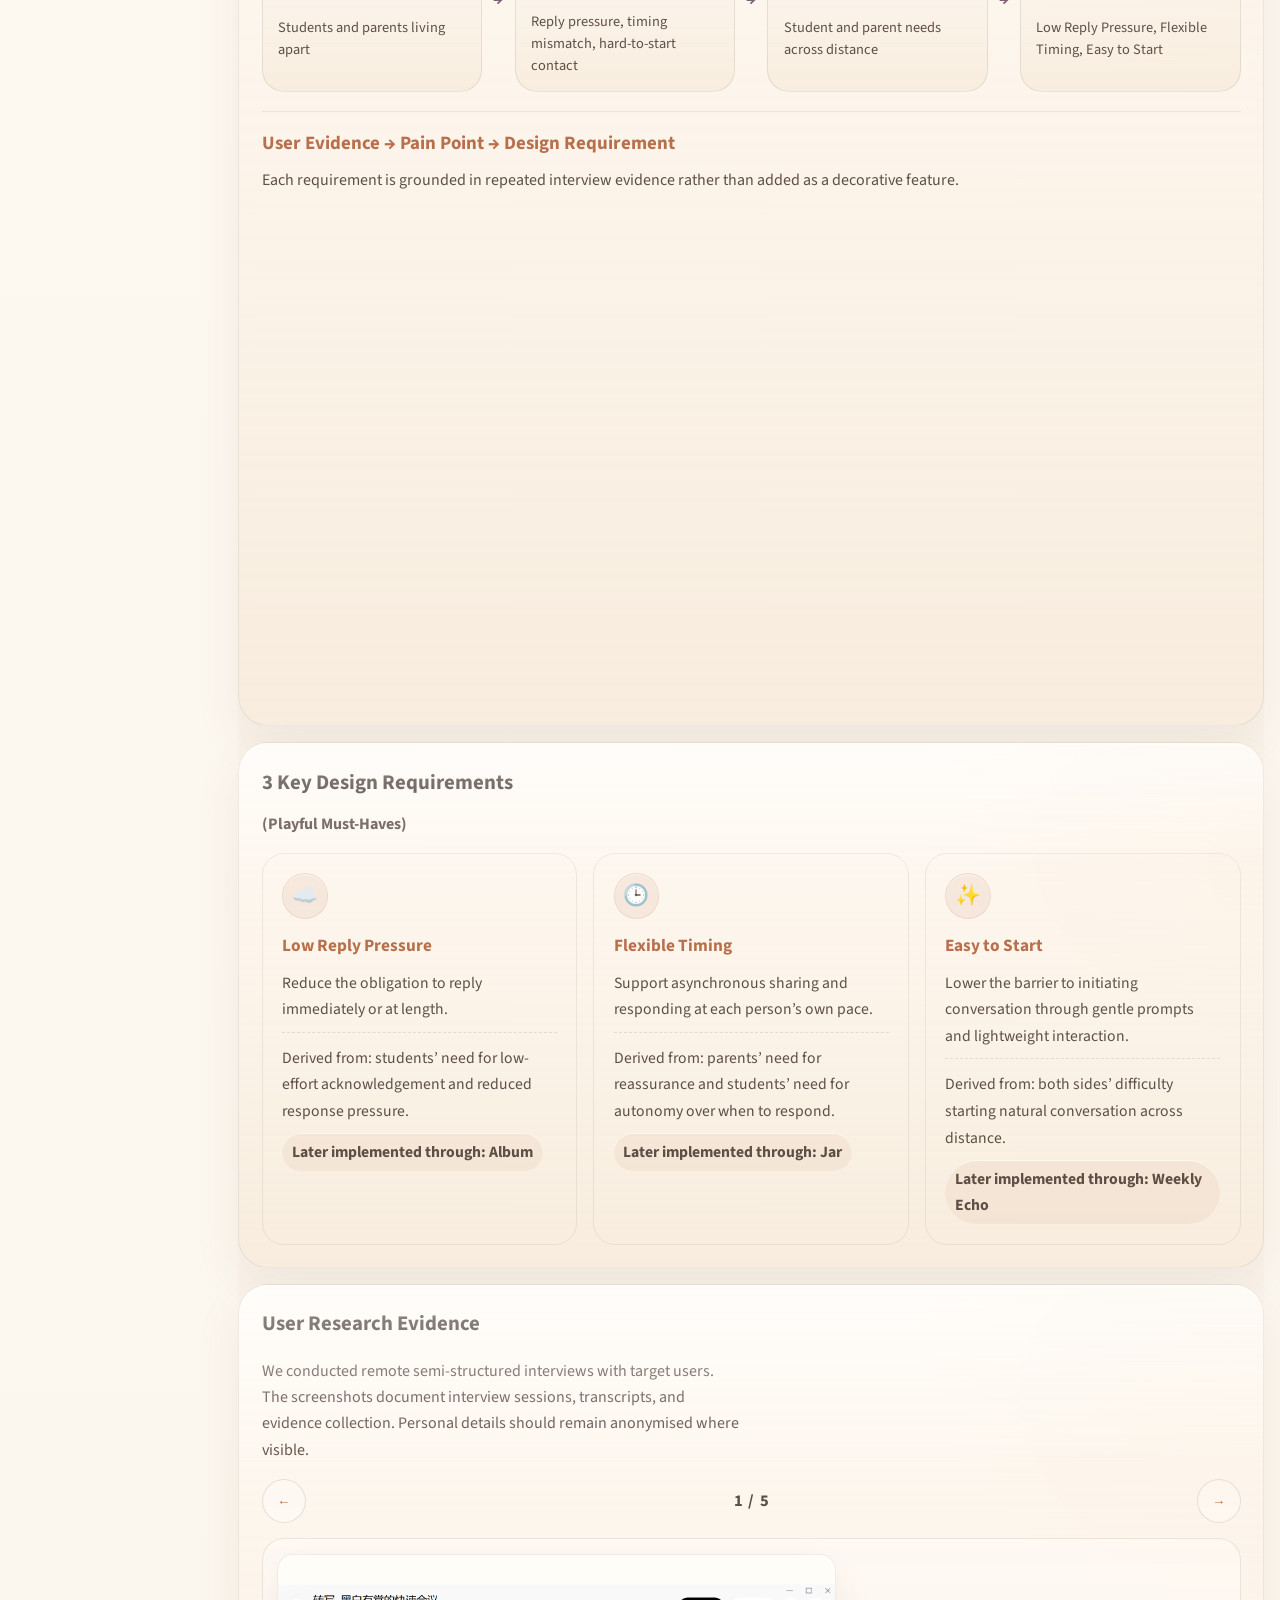
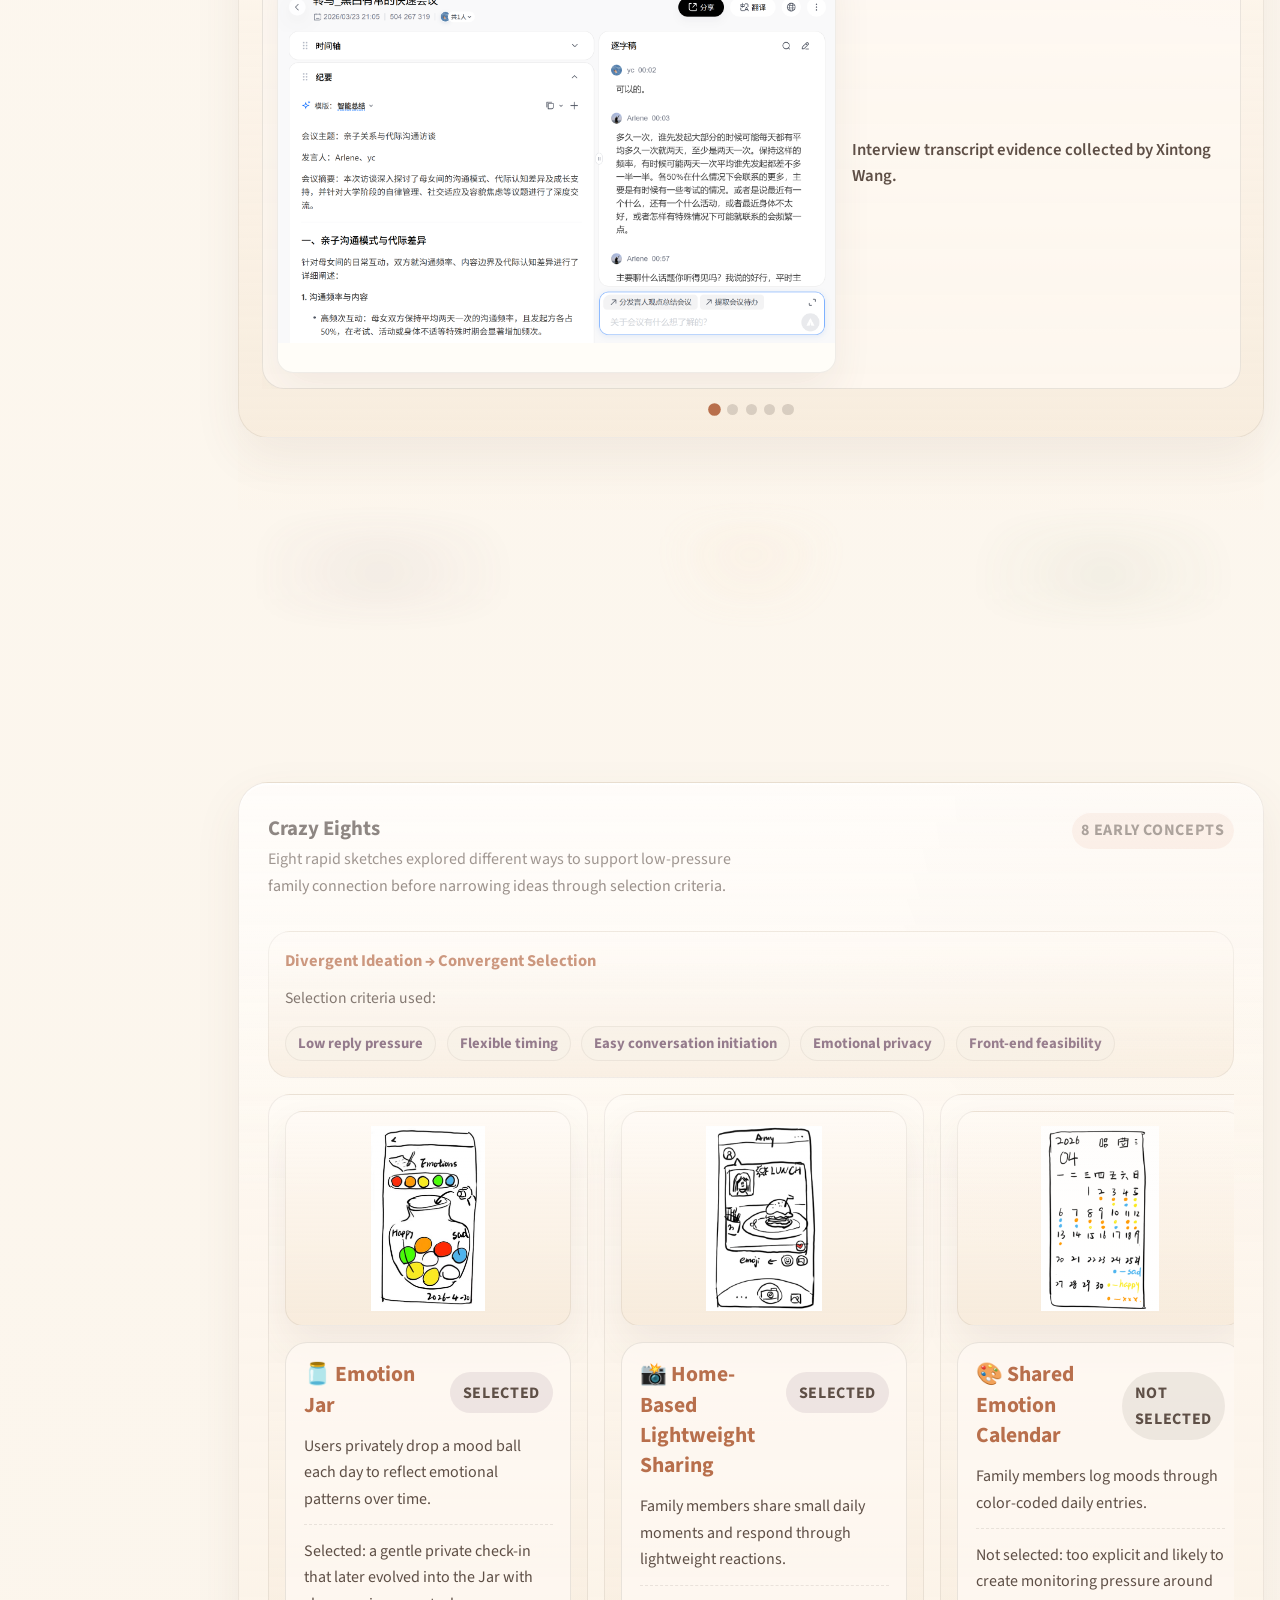
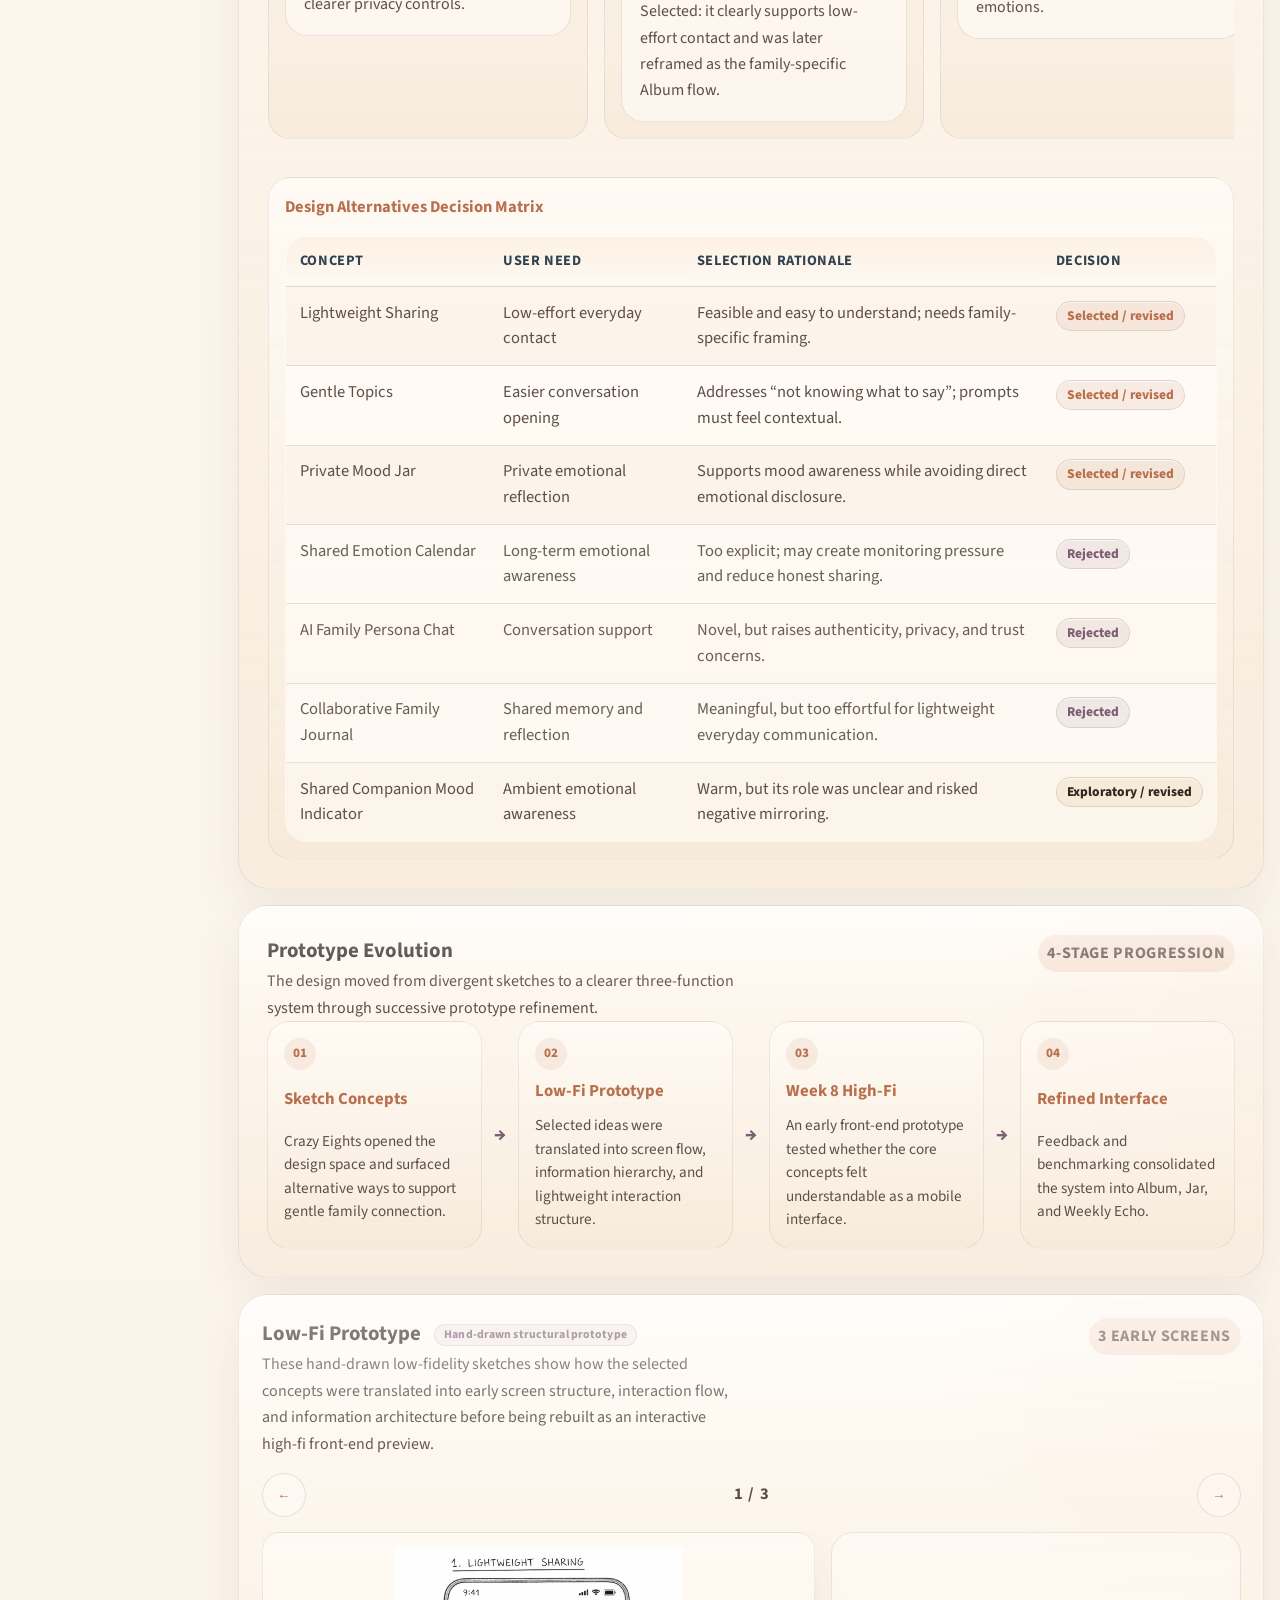
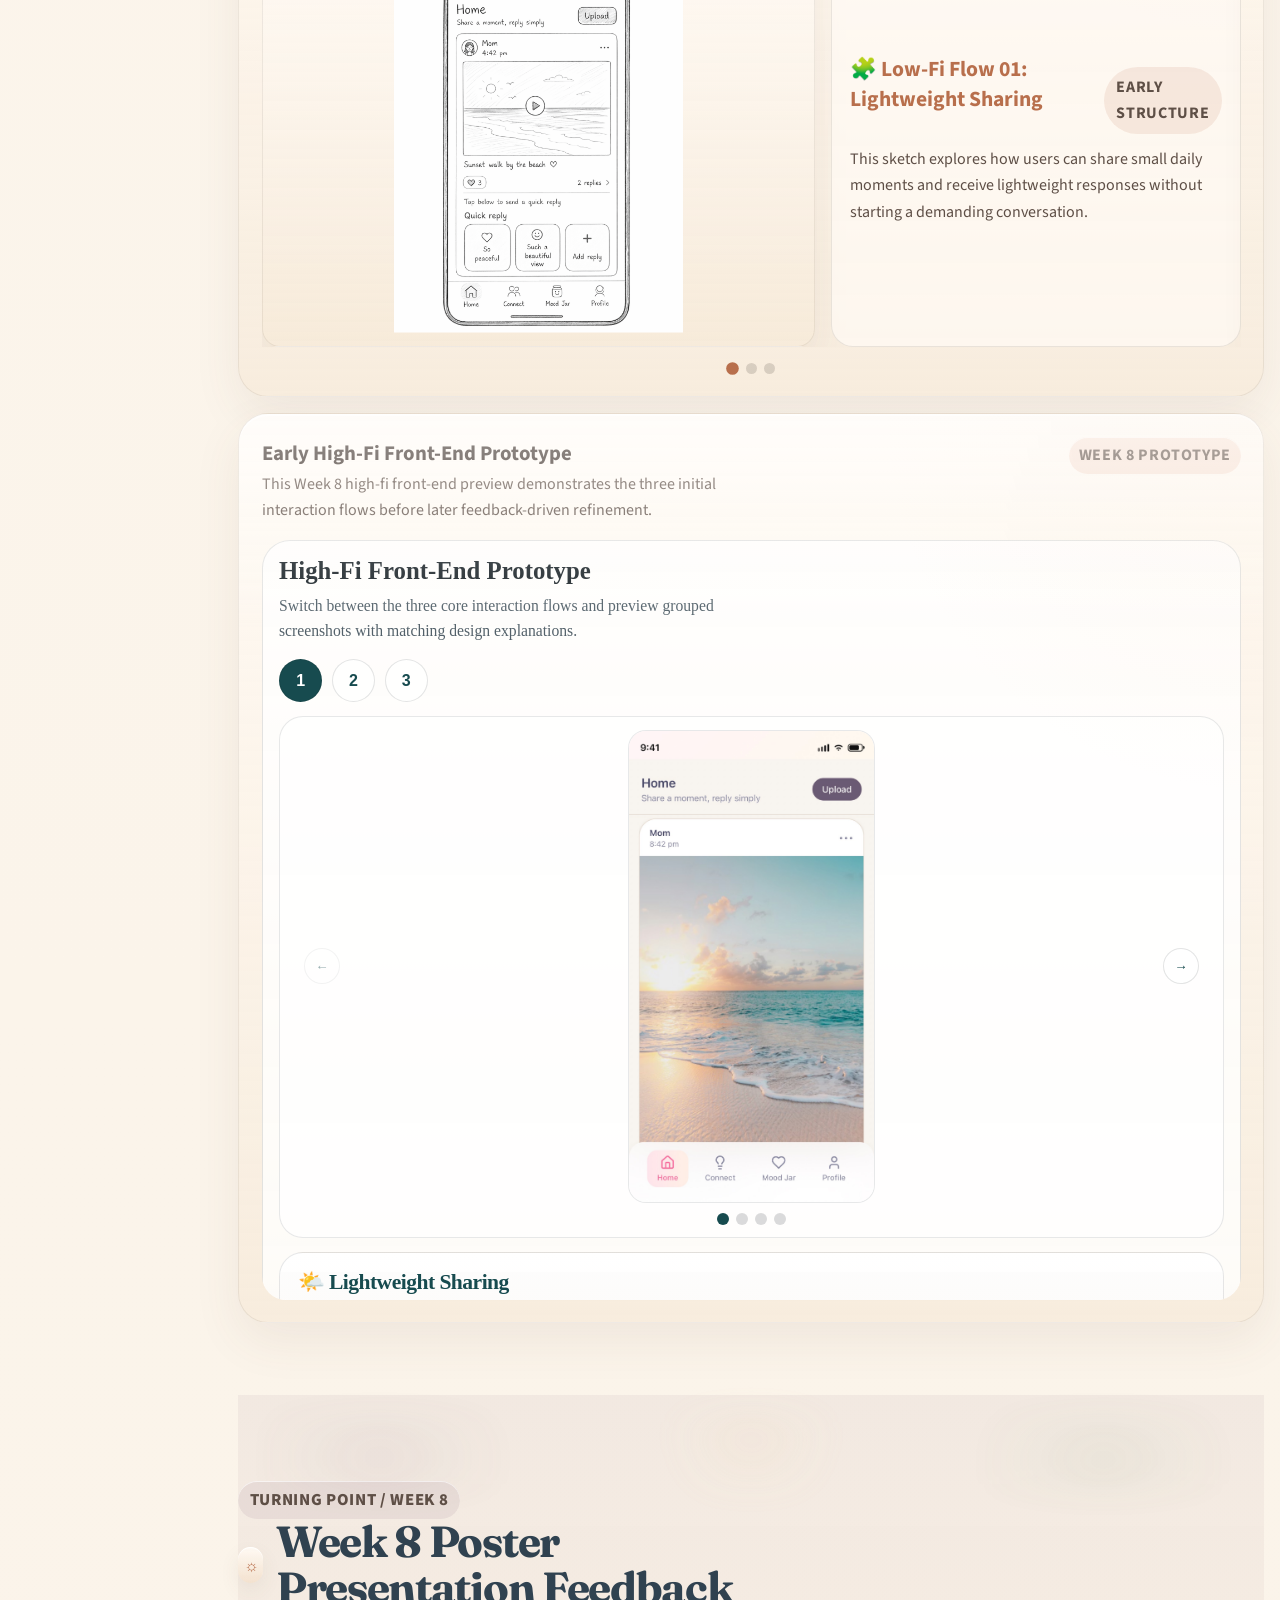
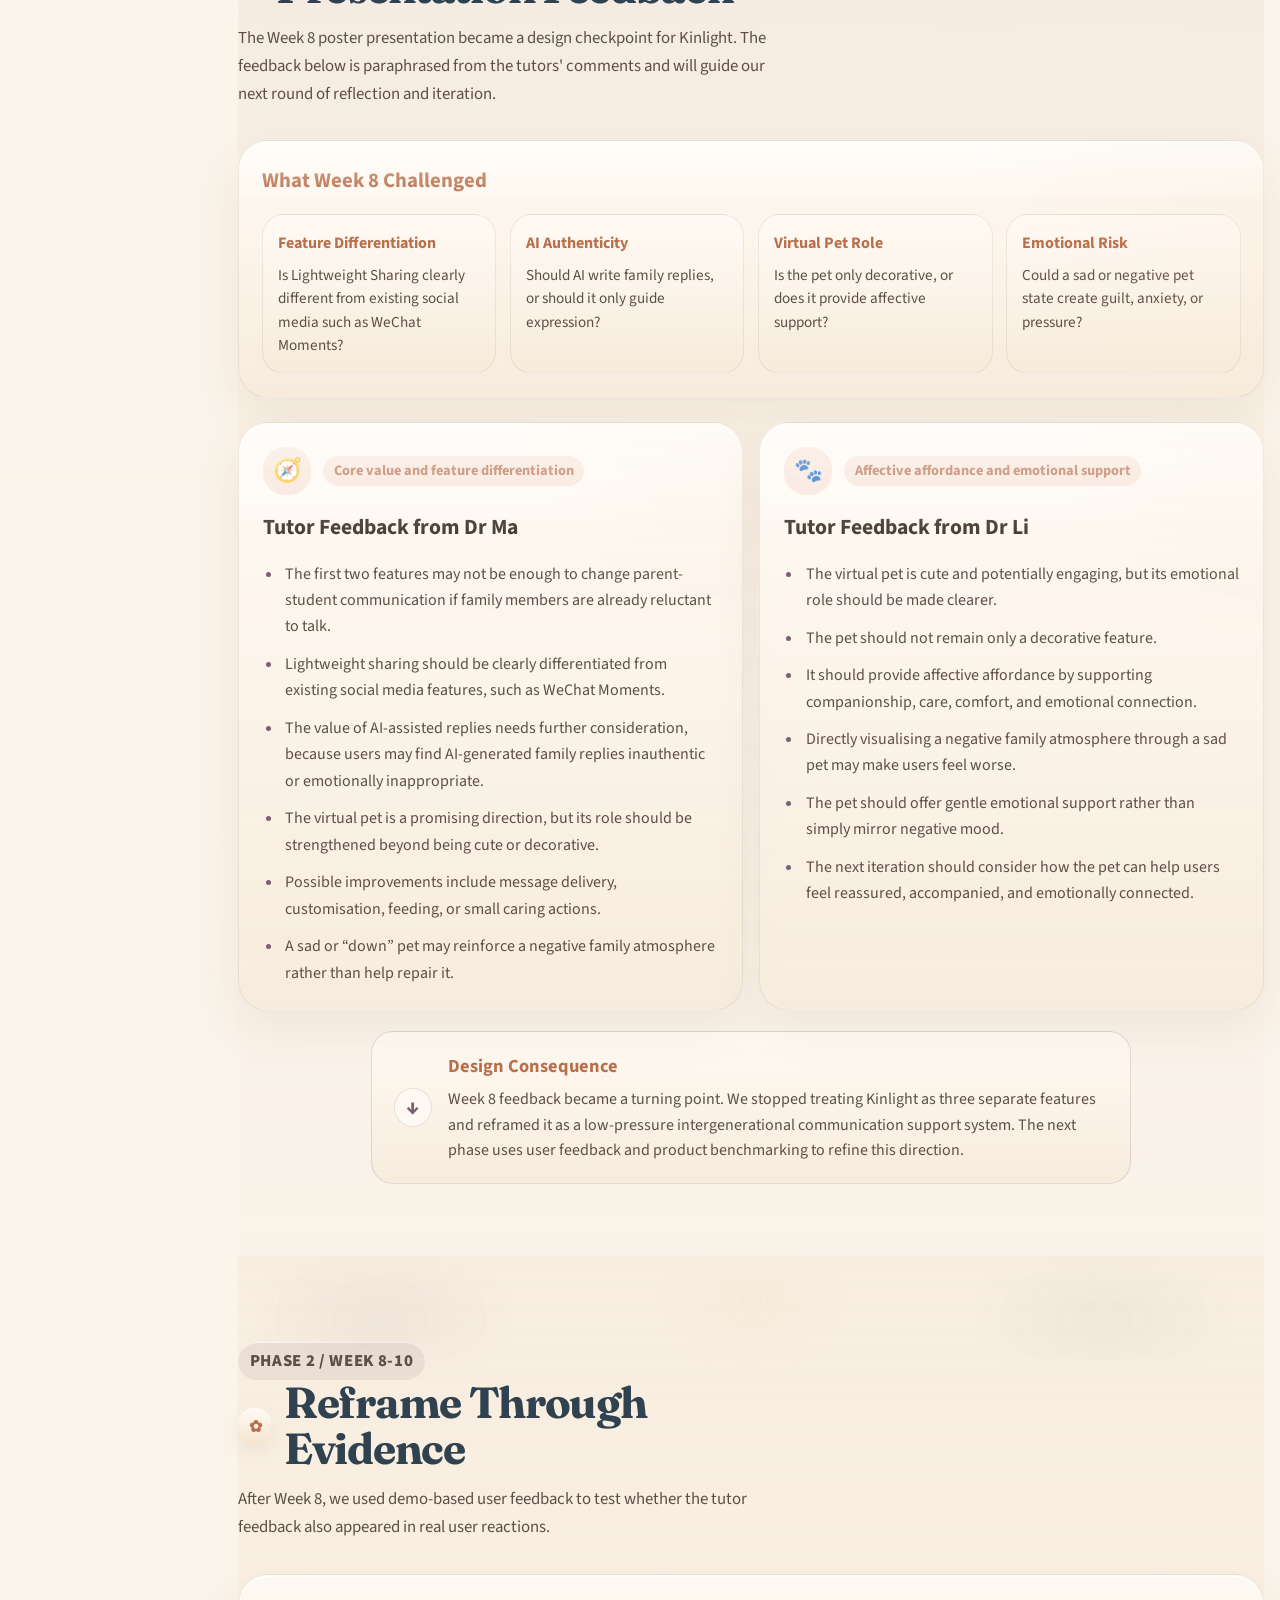
==== commit e8e606eb: "修改贴图" ====
--- a/index.html
+++ b/index.html
@@ -23,14 +23,12 @@
 
   <header class="site-header" id="top">
     <div class="container header-inner">
-      <div class="header-brand-cluster">
-        <div class="brand-block">
-          <p class="eyebrow">CPT208 Human-Centric Computing</p>
-          <a class="site-title" href="#home">Process Portfolio</a>
-        </div>
-        <div class="header-pet-companion" aria-hidden="true" data-pet-companion>
-          <img class="header-pet-image" data-pet-image src="figure/cat1.png" alt="">
-        </div>
+      <div class="brand-block">
+        <p class="eyebrow">CPT208 Human-Centric Computing</p>
+        <a class="site-title" href="#home">Process Portfolio</a>
+      </div>
+      <div class="corner-pet-companion" aria-hidden="true">
+        <img class="corner-pet-image" src="figure/cat1.png" alt="">
       </div>
       <nav class="site-nav" aria-label="Section navigation">
         <a href="#home">Home</a>
--- a/styles.css
+++ b/styles.css
@@ -153,24 +153,10 @@
 
 .header-inner {
   display: grid;
-  grid-template-columns: max-content minmax(0, 1fr);
+  grid-template-columns: minmax(0, 1fr) auto minmax(0, 1fr);
   align-items: center;
-  column-gap: 1.5rem;
+  gap: clamp(0.8rem, 1.8vw, 1.6rem);
   padding: 1rem 0;
-}
-
-.header-brand-cluster {
-  display: inline-flex;
-  align-items: center;
-  gap: 0.8rem;
-  min-width: max-content;
-}
-
-.brand-block {
-  display: flex;
-  flex-direction: column;
-  gap: 0.15rem;
-  min-width: max-content;
 }
 
 .footer-inner {
@@ -179,6 +165,13 @@
   justify-content: space-between;
   gap: 1rem;
   padding: 1rem 0;
+}
+
+.brand-block {
+  display: flex;
+  flex-direction: column;
+  gap: 0.15rem;
+  min-width: 0;
 }
 
 .eyebrow,
@@ -201,11 +194,13 @@
 }
 
 .site-nav {
-  min-width: 0;
   display: flex;
   flex-wrap: wrap;
   justify-content: flex-end;
   gap: 0.5rem;
+  min-width: 0;
+  justify-self: end;
+  align-items: center;
 }
 
 .site-nav a {
@@ -343,35 +338,39 @@
   z-index: 1;
 }
 
-.header-pet-companion {
-  width: 68px;
-  height: 68px;
+.corner-pet-companion {
+  position: relative;
+  width: clamp(76px, 6.2vw, 104px);
+  height: clamp(76px, 6.2vw, 104px);
   display: flex;
   align-items: center;
   justify-content: center;
-  flex: 0 0 auto;
+  justify-self: center;
+  flex-shrink: 0;
   pointer-events: none;
   overflow: visible;
-  z-index: 1;
-}
-
-.header-pet-image {
+  transform: translateY(4px);
+  will-change: transform, opacity;
+}
+
+
+.corner-pet-image {
   display: block;
   width: 100%;
   height: 100%;
   object-fit: contain;
   filter: drop-shadow(0 8px 14px rgba(74, 51, 38, 0.18));
+  transform: translateY(0) scale(1);
   opacity: 1;
-  transform: translateY(0) scale(1);
   transition:
-    opacity 320ms ease,
-    transform 320ms ease,
-    filter 320ms ease;
-}
-
-.header-pet-companion.is-switching .header-pet-image {
+    opacity 340ms ease,
+    transform 340ms ease,
+    filter 340ms ease;
+}
+
+.corner-pet-companion.is-switching .corner-pet-image {
   opacity: 0;
-  transform: translateY(-5px) scale(0.96);
+  transform: translateY(-6px) scale(0.96);
   filter: drop-shadow(0 6px 12px rgba(74, 51, 38, 0.14));
 }
 
@@ -3720,8 +3719,11 @@
   }
 
   .header-inner {
-    grid-template-columns: minmax(0, 1fr);
-    justify-items: start;
+    grid-template-columns: minmax(0, 1fr) auto;
+    grid-template-areas:
+      "brand pet"
+      "nav nav";
+    row-gap: 0.85rem;
   }
 
   .footer-inner {
@@ -3729,8 +3731,20 @@
     align-items: flex-start;
   }
 
+  .brand-block {
+    grid-area: brand;
+  }
+
+  .corner-pet-companion {
+    grid-area: pet;
+    width: clamp(68px, 11vw, 88px);
+    height: clamp(68px, 11vw, 88px);
+  }
+
   .site-nav {
+    grid-area: nav;
     justify-content: flex-start;
+    justify-self: stretch;
   }
 
   .hero-copy h1 {
@@ -4968,28 +4982,6 @@
   }
 }
 
-@media (max-width: 1320px) {
-  .header-inner {
-    column-gap: 1rem;
-  }
-
-  .header-brand-cluster {
-    gap: 0.7rem;
-  }
-}
-
-@media (max-width: 1180px) {
-  .header-pet-companion {
-    display: none;
-  }
-}
-
-@media (max-width: 768px) {
-  .header-pet-companion {
-    display: none;
-  }
-}
-
 @media (max-width: 980px) {
   .evaluation-chip-grid,
   .evaluation-metric-grid {
@@ -5062,11 +5054,7 @@
   }
 
   .header-inner {
-    align-items: flex-start;
-  }
-
-  .header-pet-companion {
-    display: none;
+    align-items: center;
   }
 
   .site-nav {
@@ -5115,7 +5103,7 @@
 }
 
 @media (prefers-reduced-motion: reduce) {
-  .header-pet-image {
+  .corner-pet-image {
     animation: none;
     transition: none;
     transform: none;
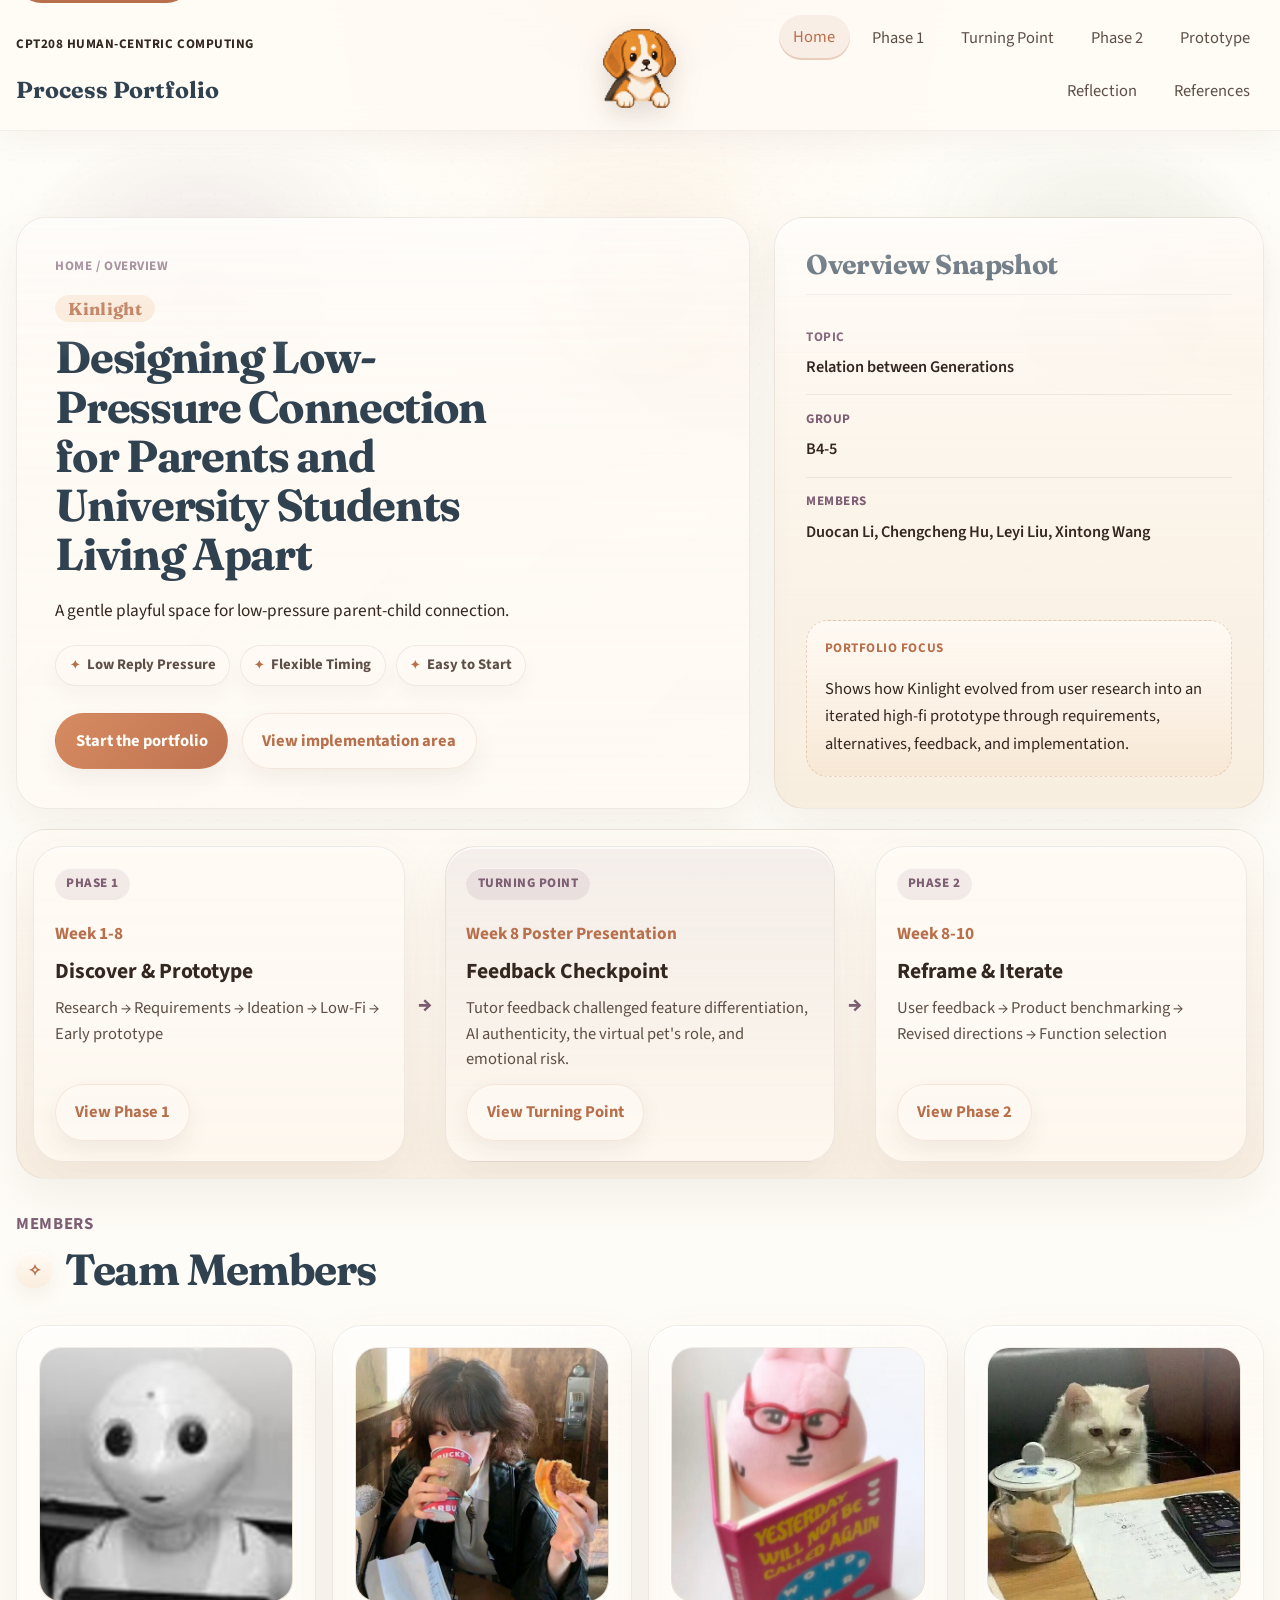
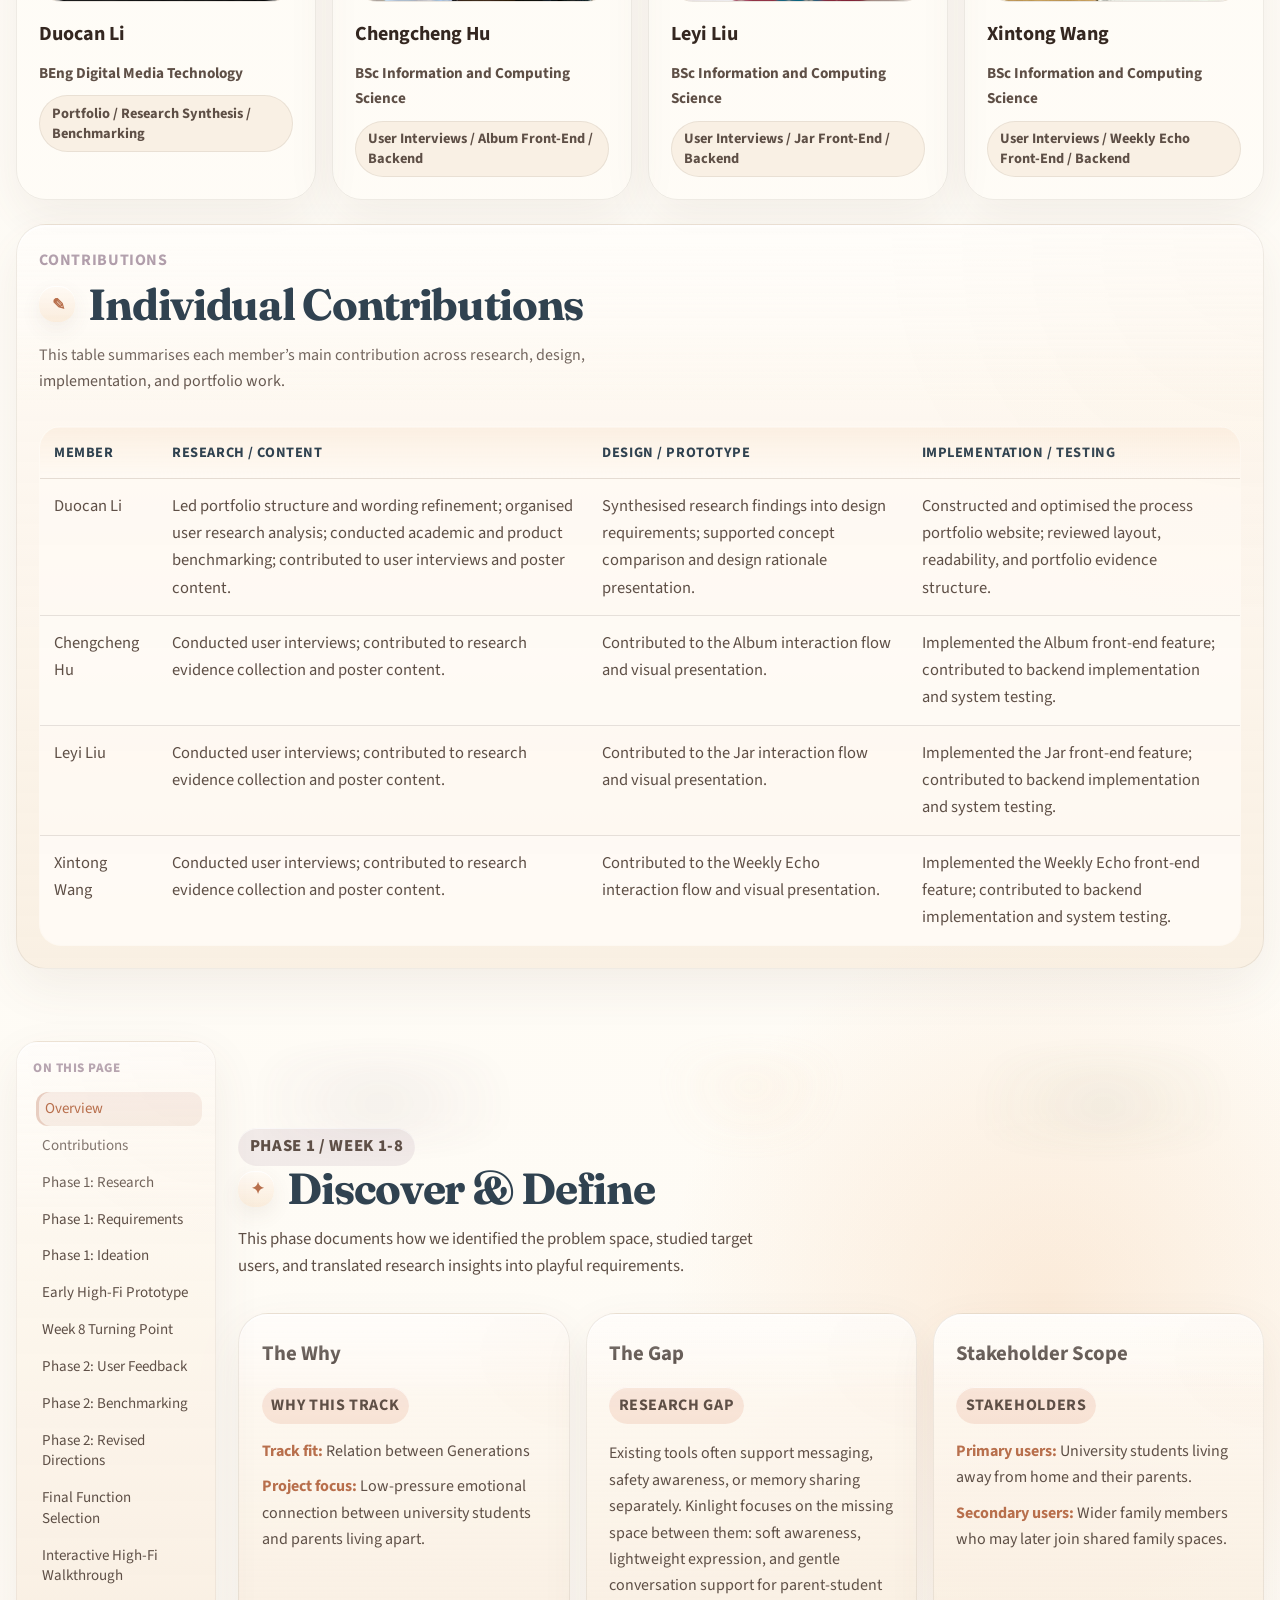
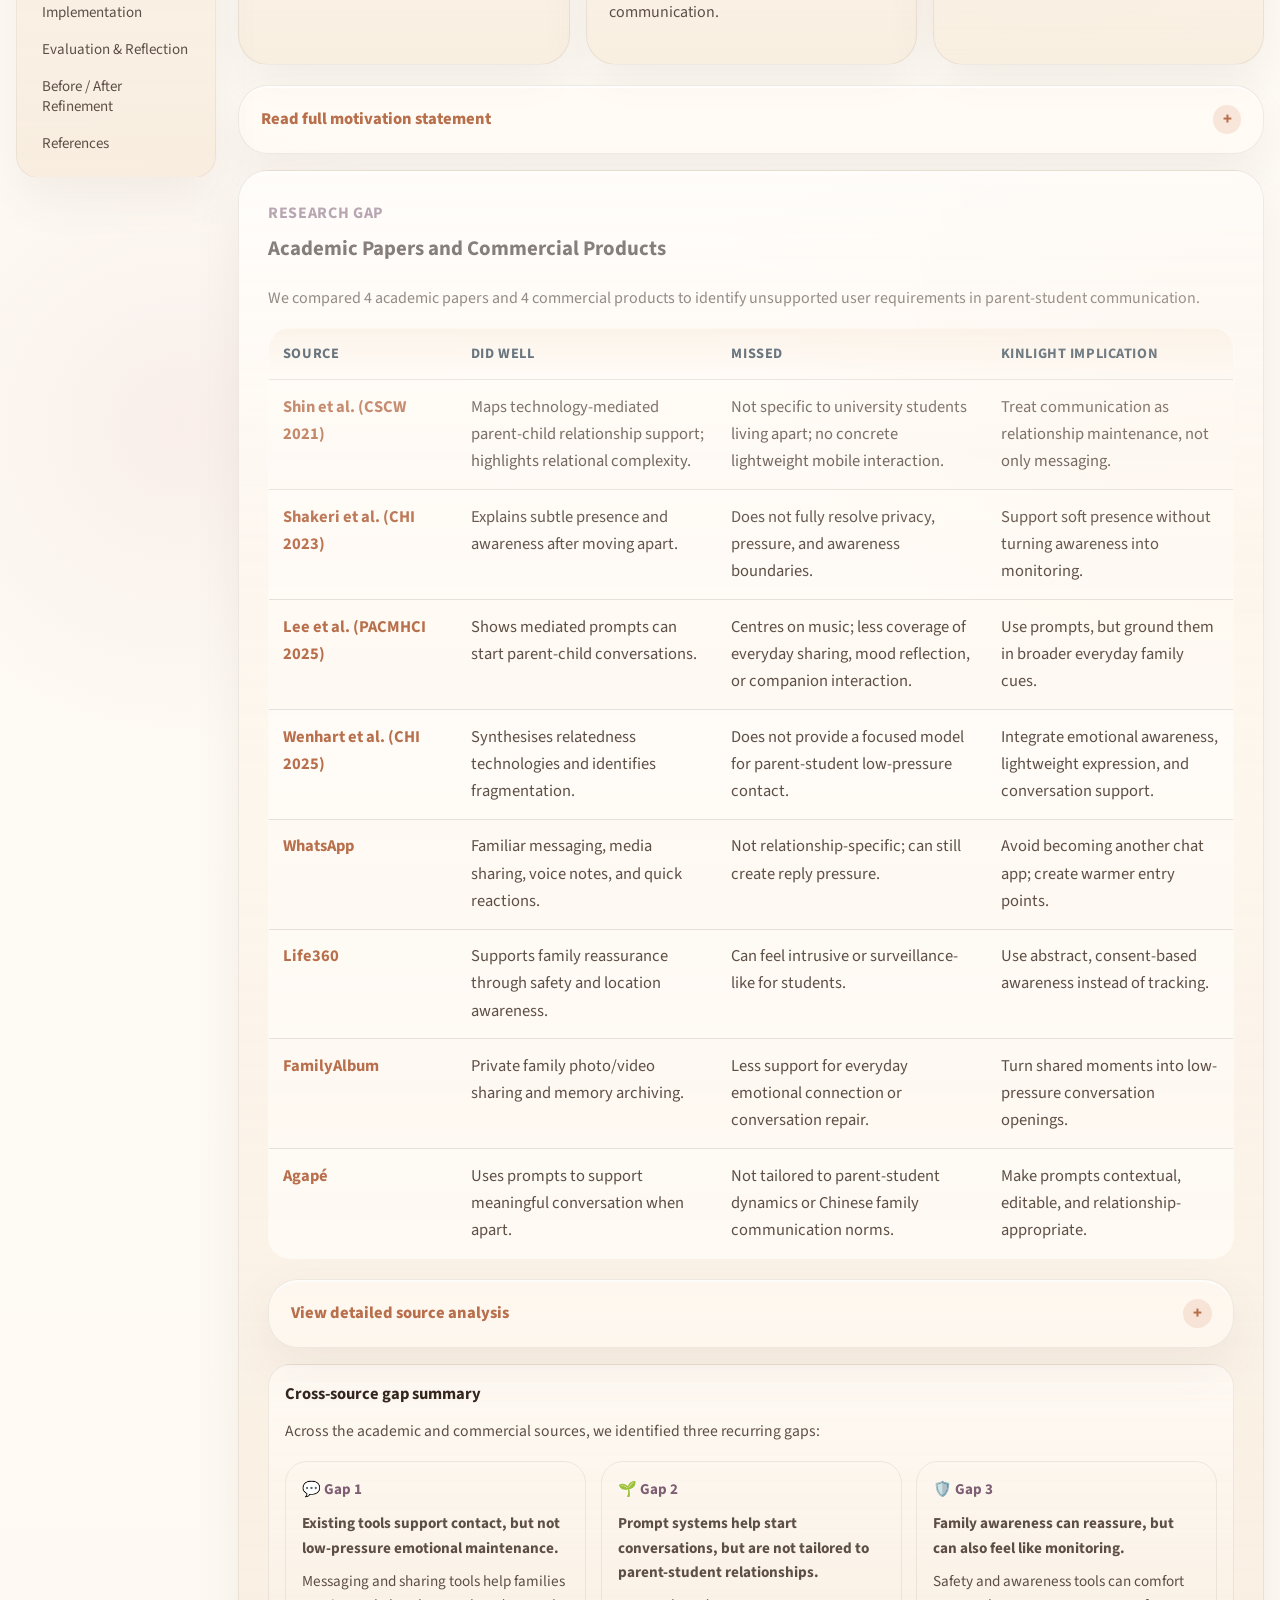
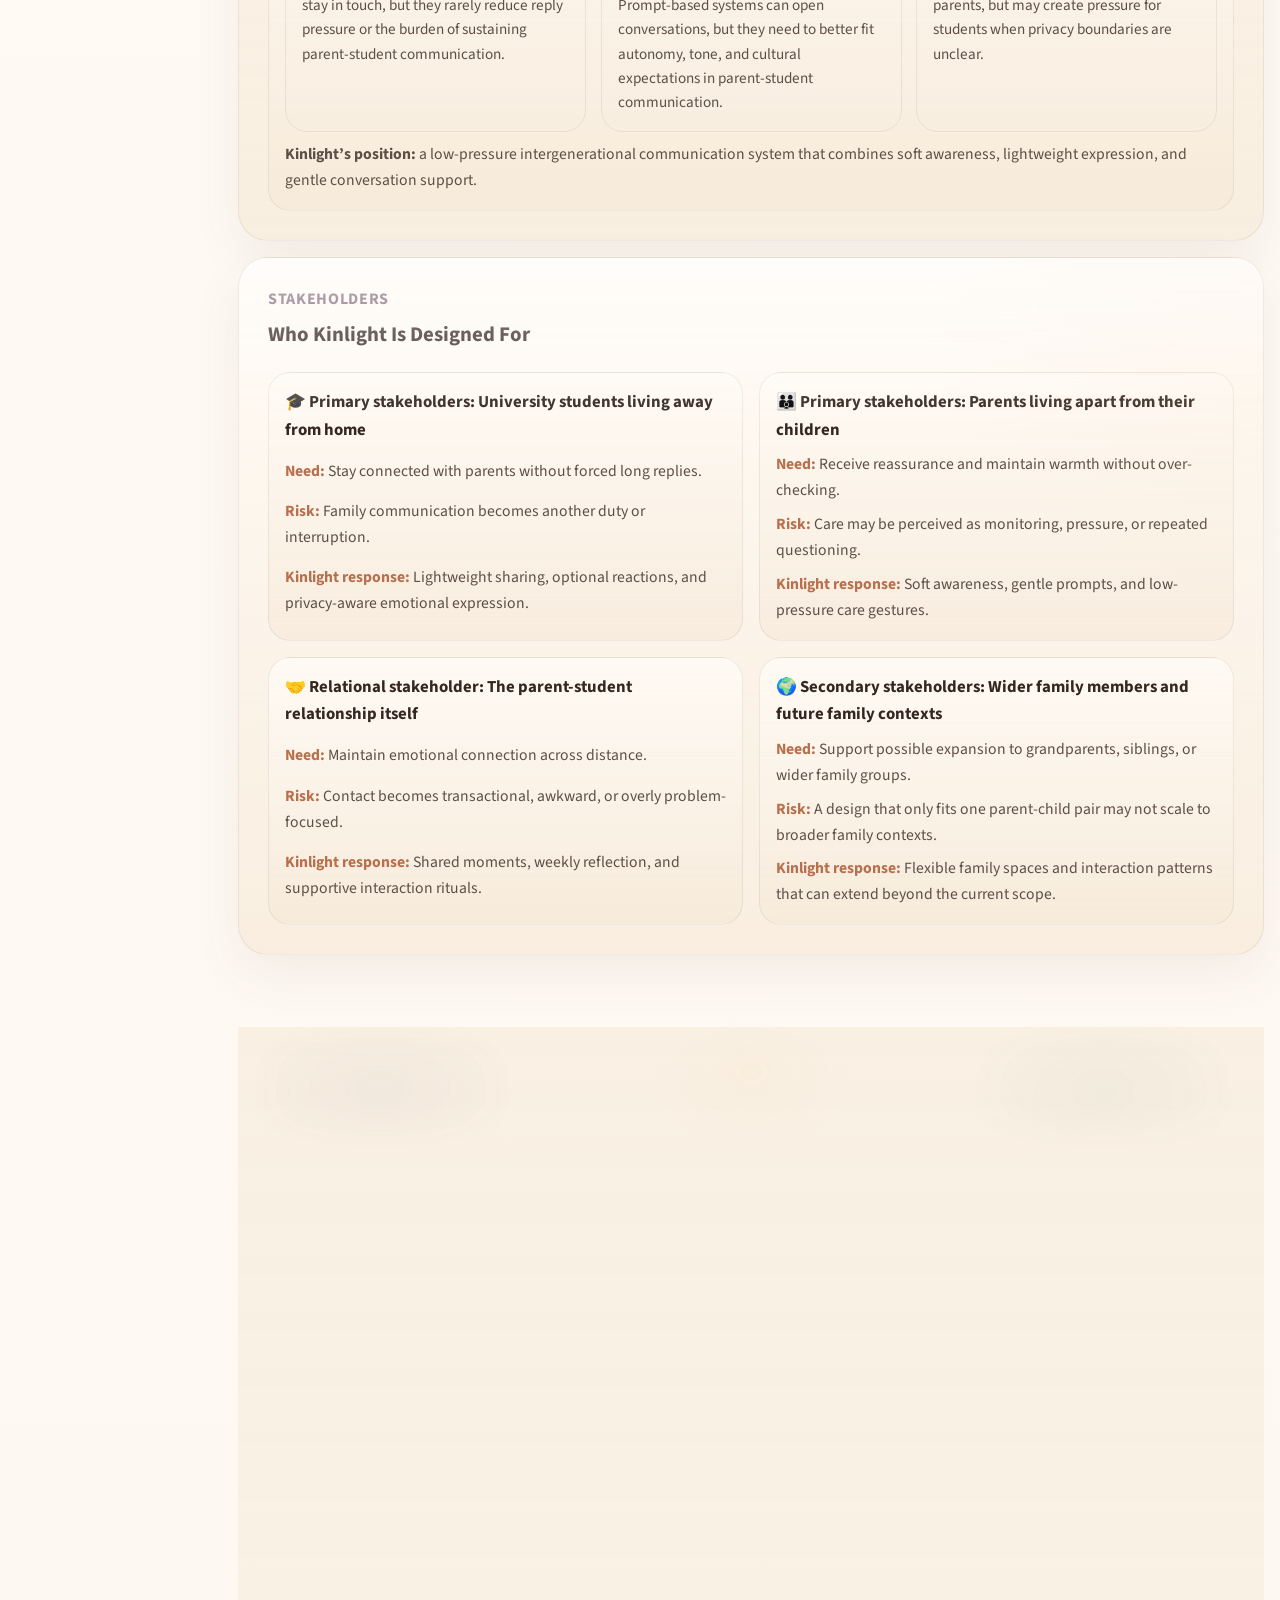
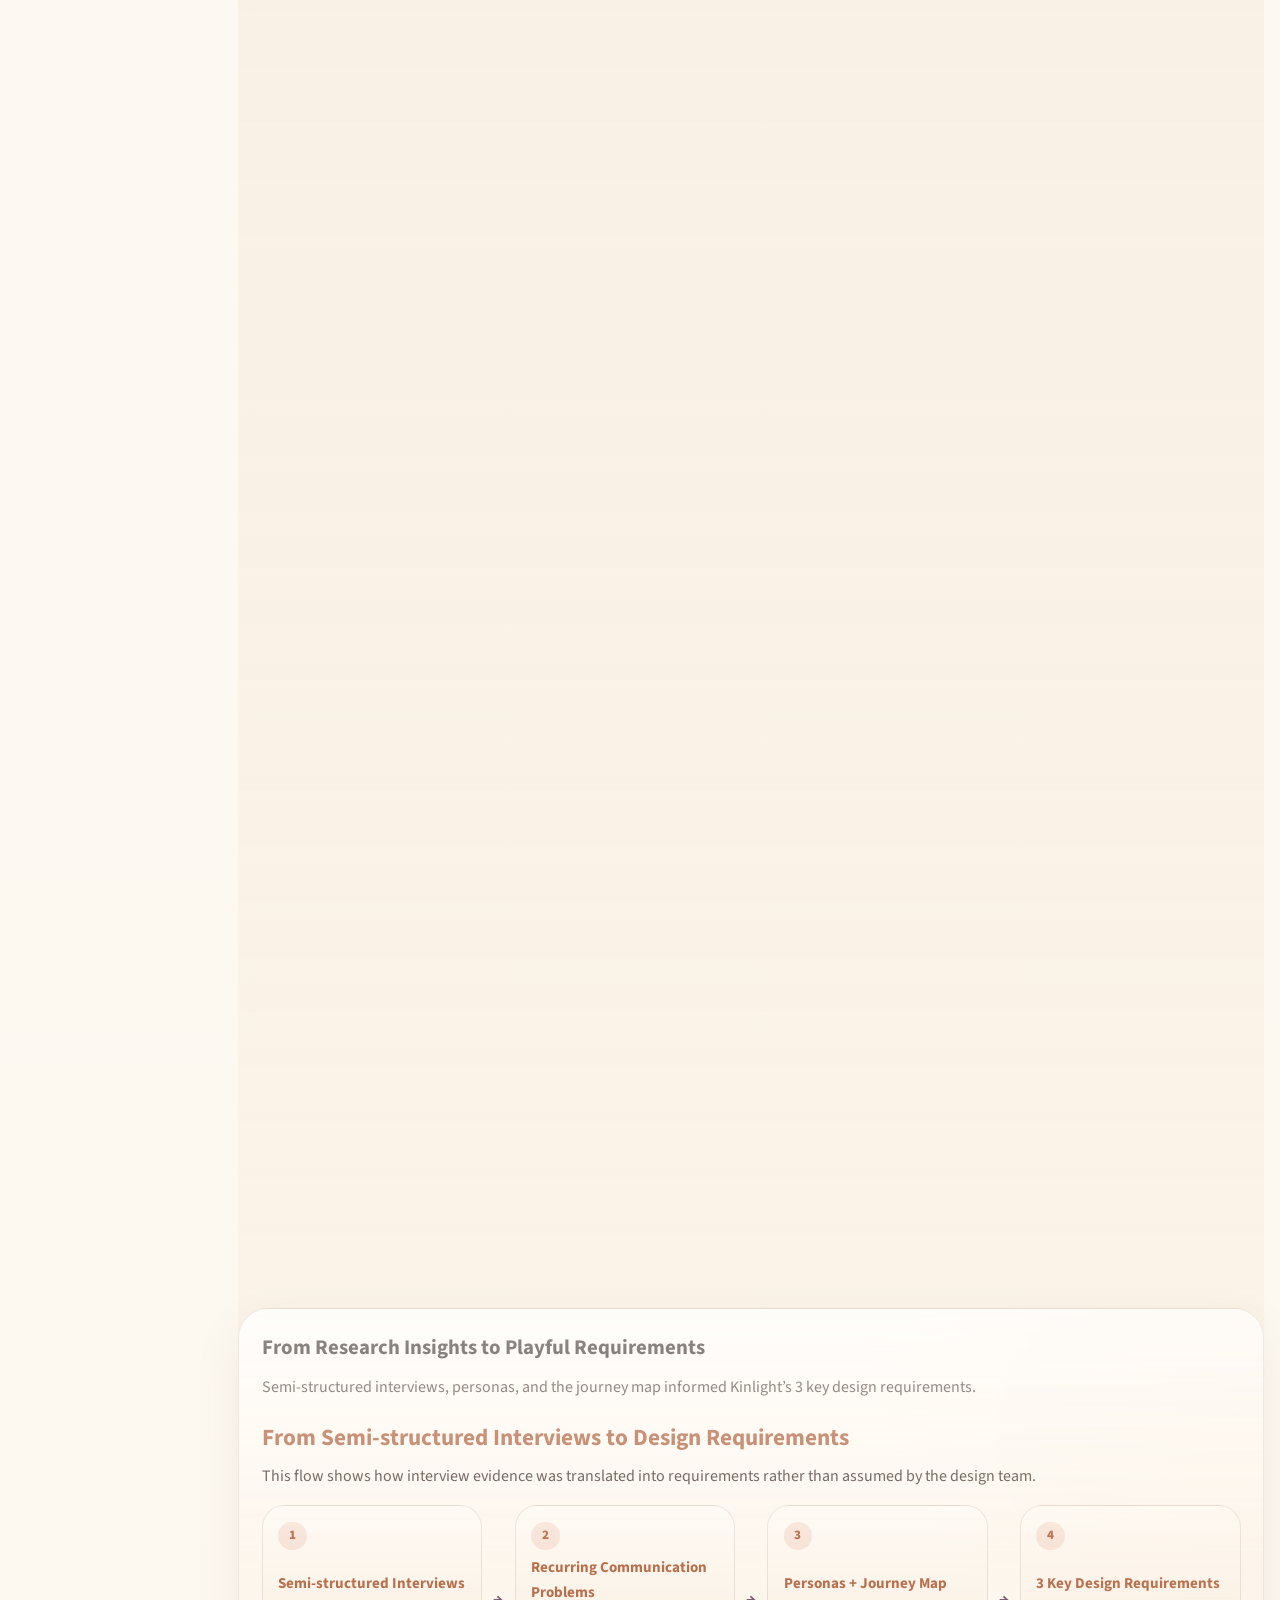
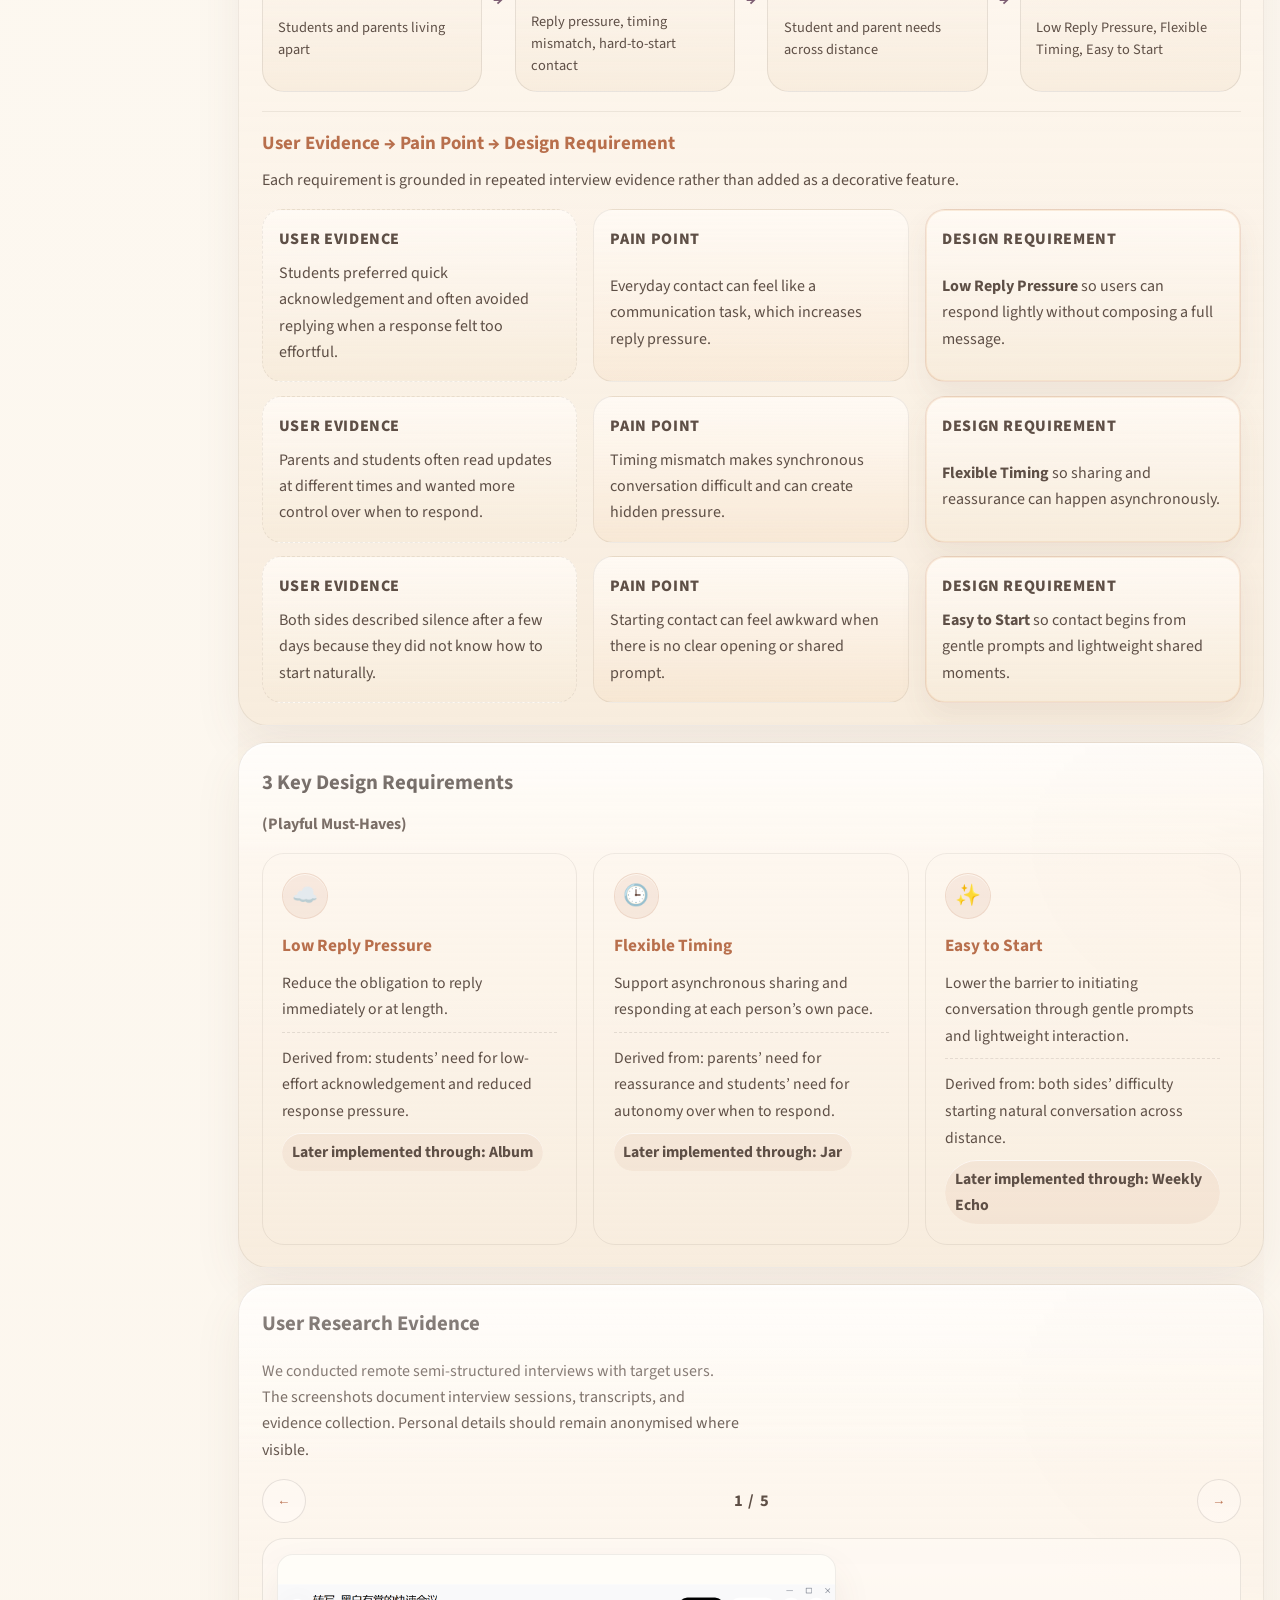
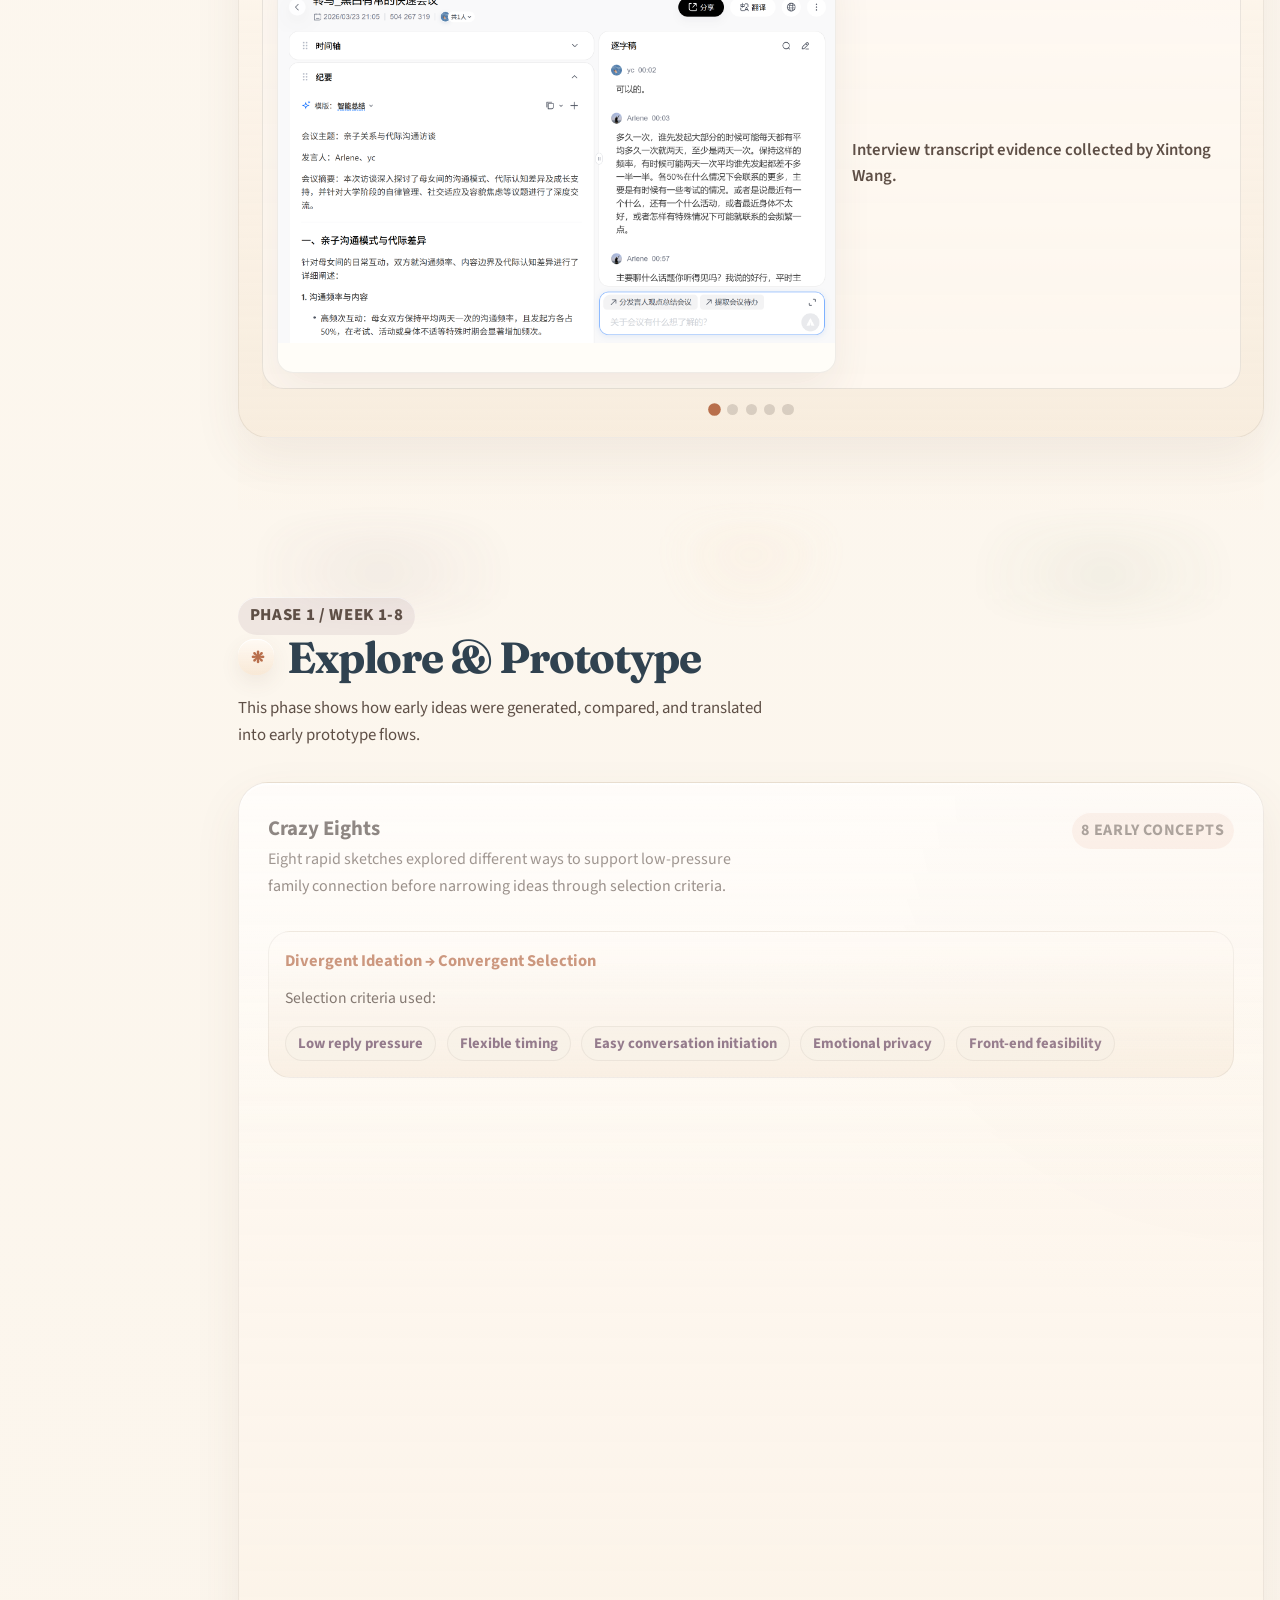
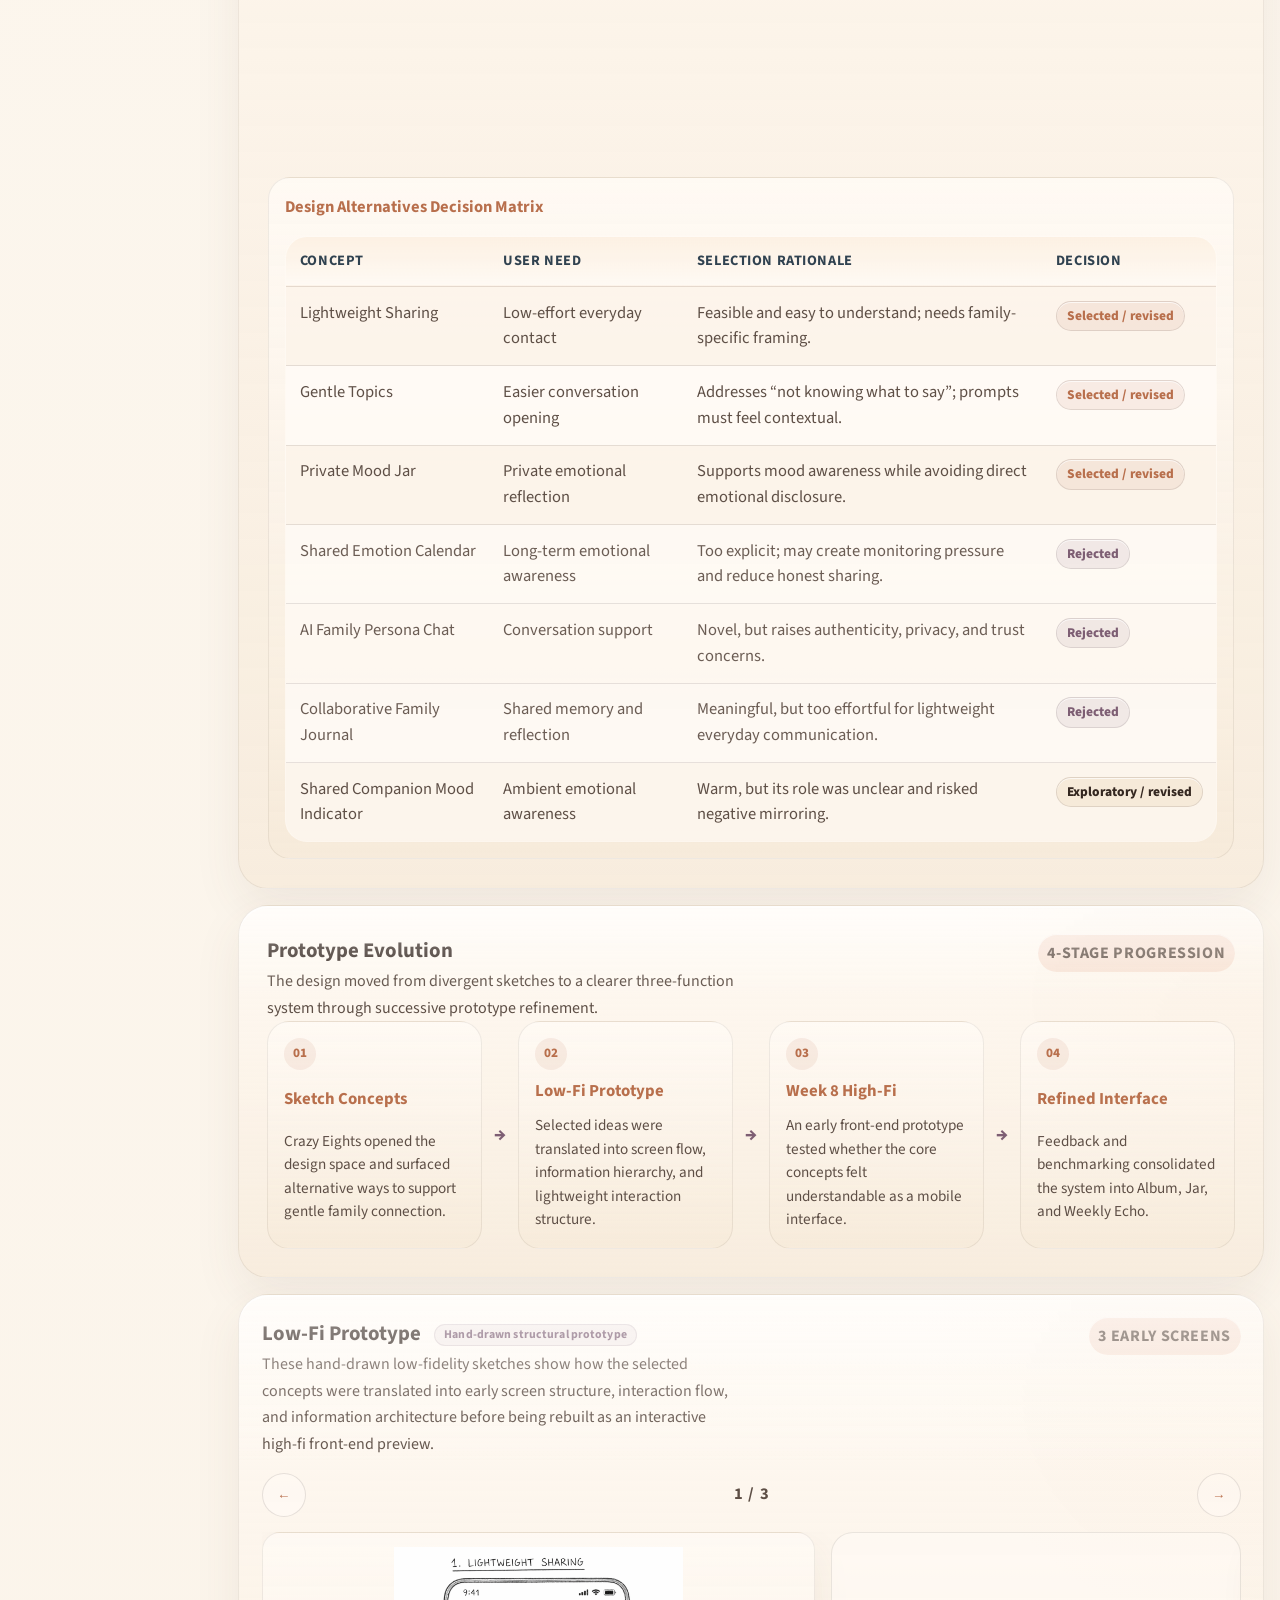
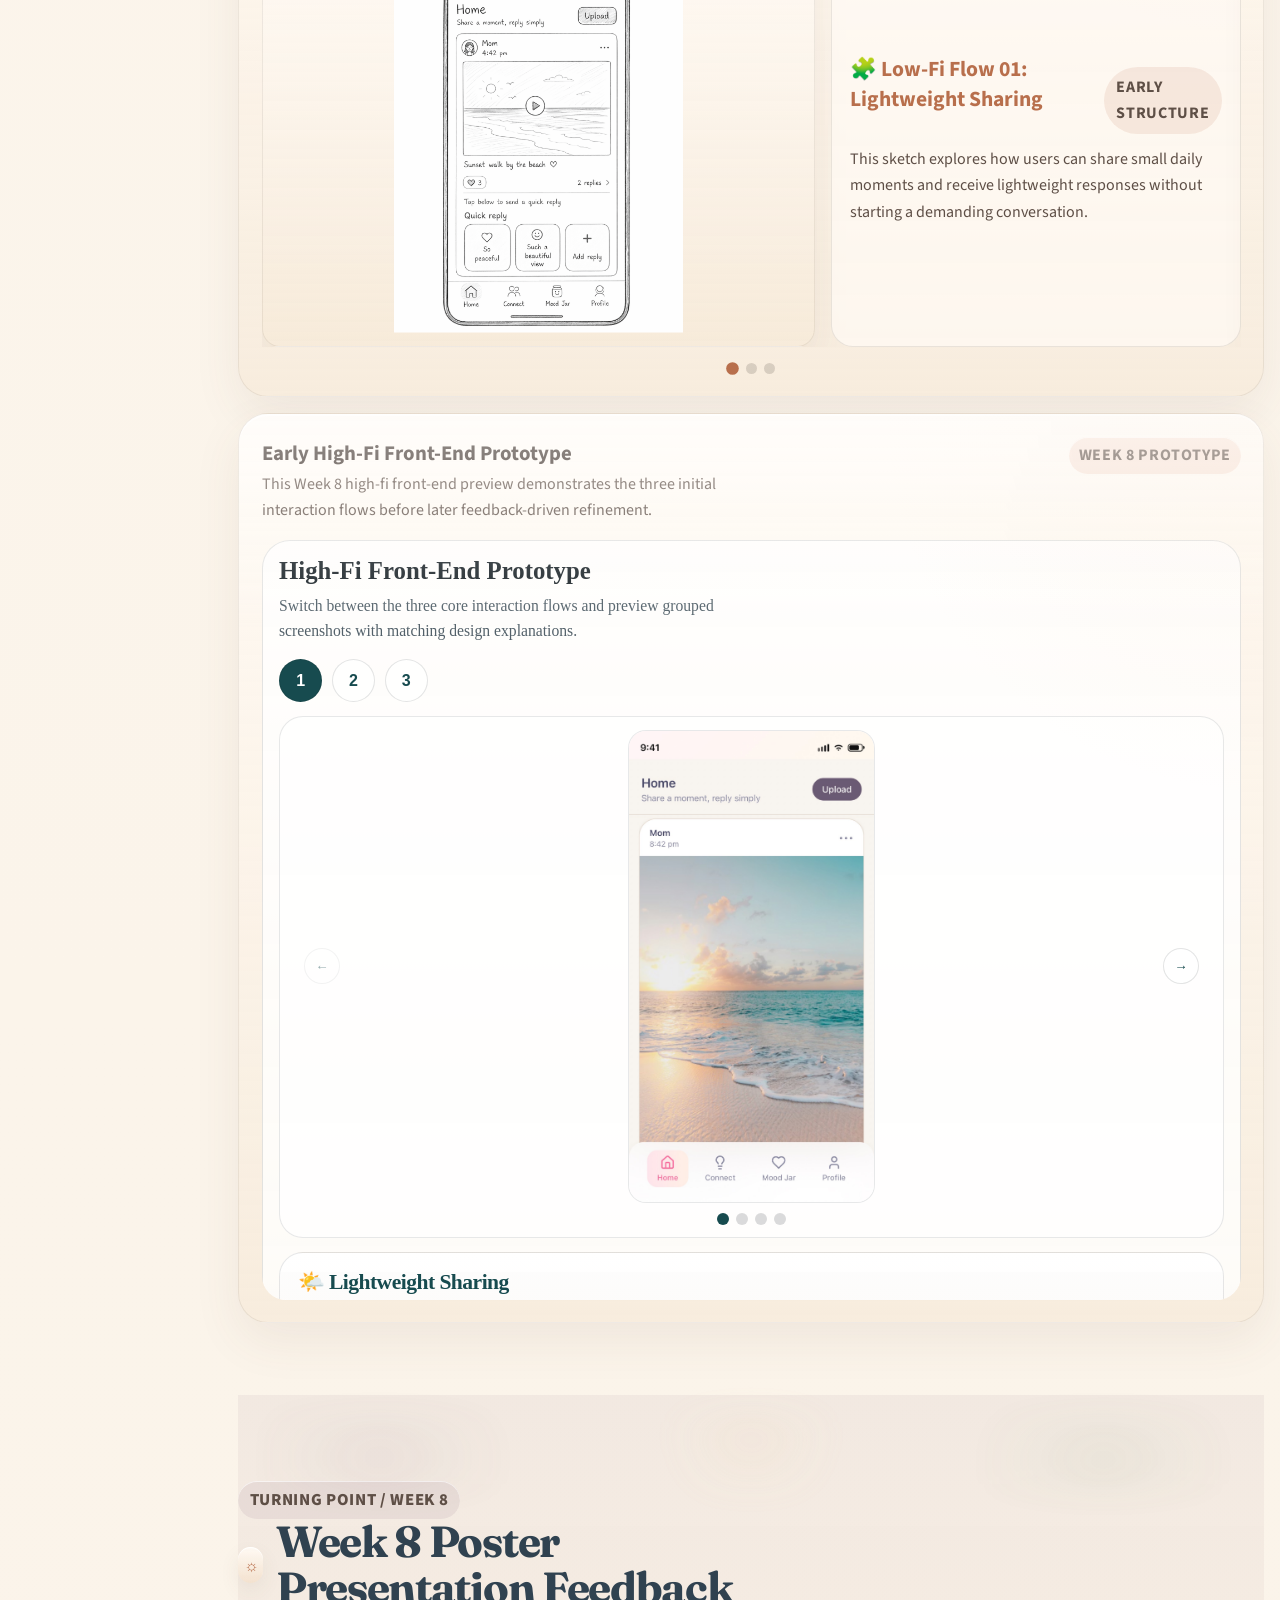
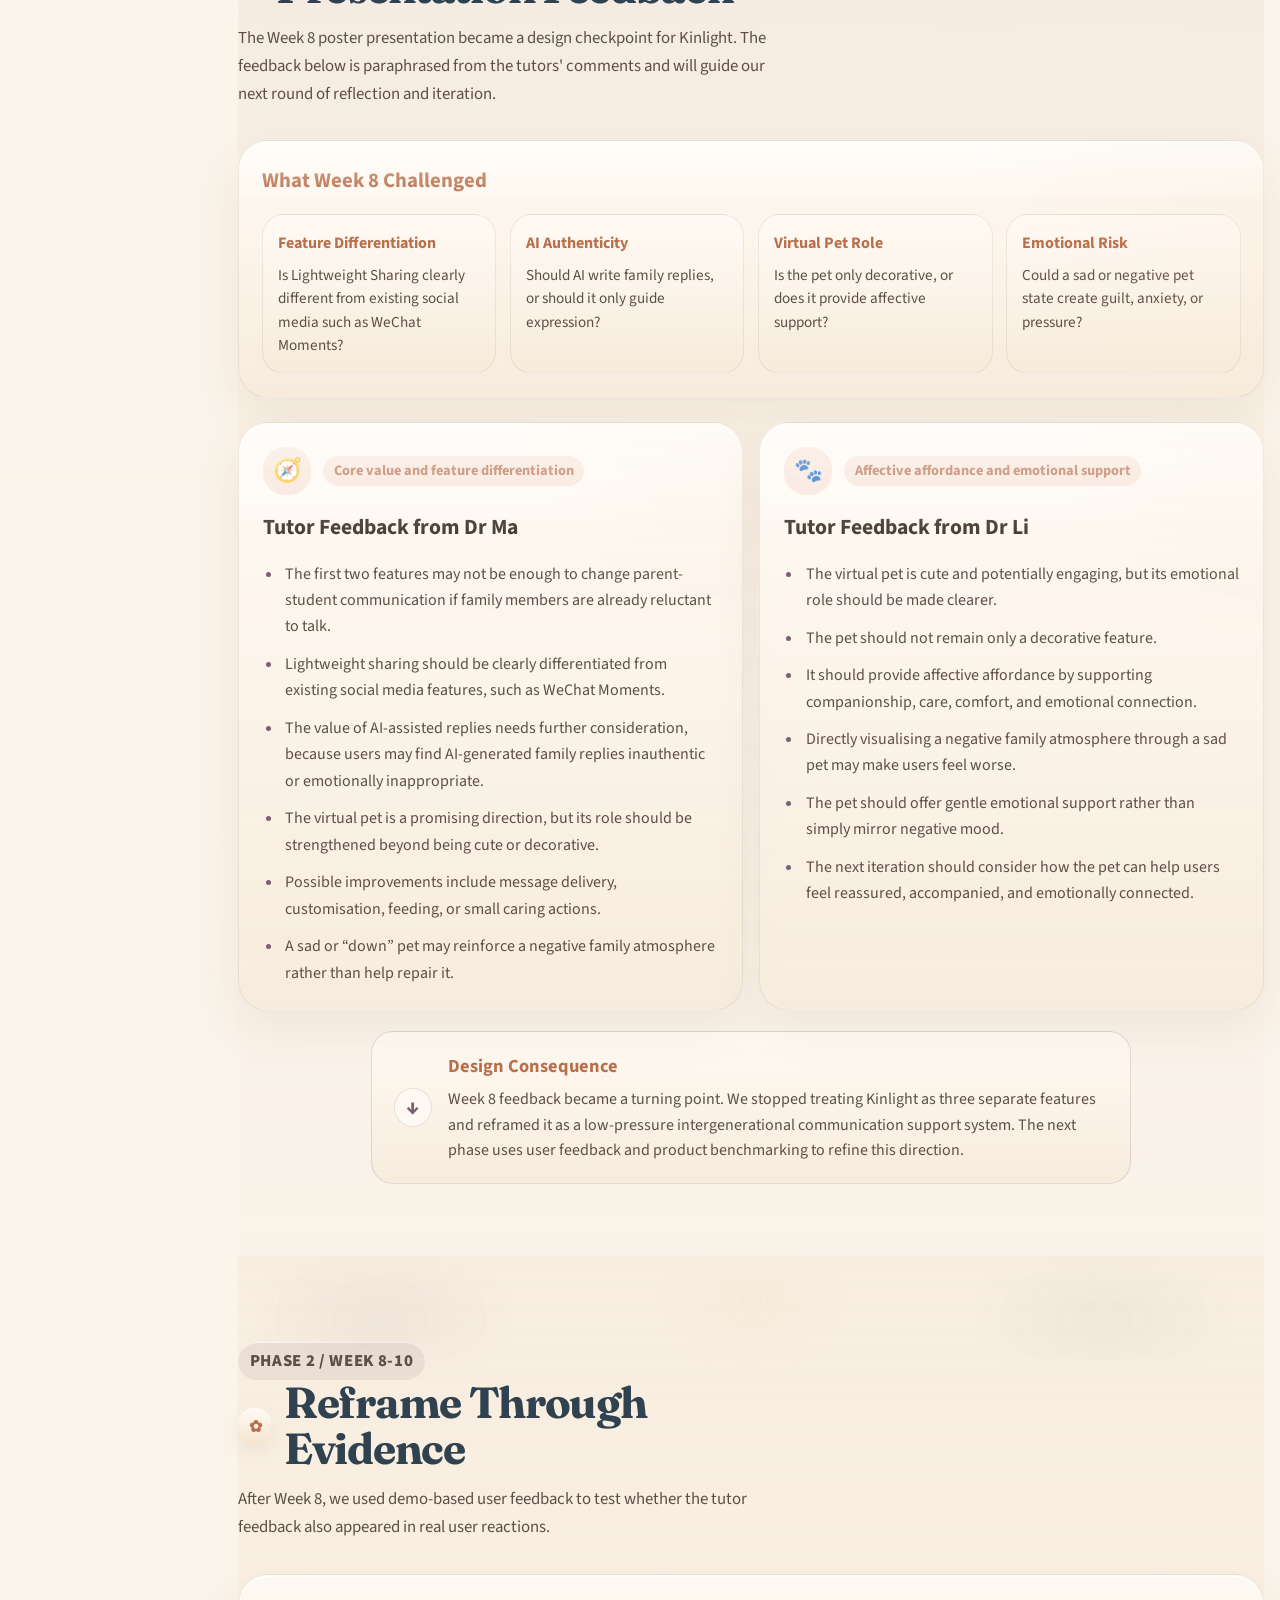
==== commit 87f12913: "贴图" ====
--- a/index.html
+++ b/index.html
@@ -27,8 +27,8 @@
         <p class="eyebrow">CPT208 Human-Centric Computing</p>
         <a class="site-title" href="#home">Process Portfolio</a>
       </div>
-      <div class="corner-pet-companion" aria-hidden="true">
-        <img class="corner-pet-image" src="figure/cat1.png" alt="">
+      <div class="corner-pet-companion" data-pet-companion aria-hidden="true">
+        <img class="corner-pet-image" data-pet-image src="figure/dog1.png" alt="">
       </div>
       <nav class="site-nav" aria-label="Section navigation">
         <a href="#home">Home</a>
--- a/styles.css
+++ b/styles.css
@@ -374,6 +374,24 @@
   filter: drop-shadow(0 6px 12px rgba(74, 51, 38, 0.14));
 }
 
+.corner-pet-companion.is-floating .corner-pet-image {
+  animation: pet-float 560ms ease-out;
+}
+
+@keyframes pet-float {
+  0% {
+    transform: translateY(0) scale(1);
+  }
+
+  45% {
+    transform: translateY(-5px) scale(1.02);
+  }
+
+  100% {
+    transform: translateY(0) scale(1);
+  }
+}
+
 .hero-panel {
   display: flex;
   flex-direction: column;
